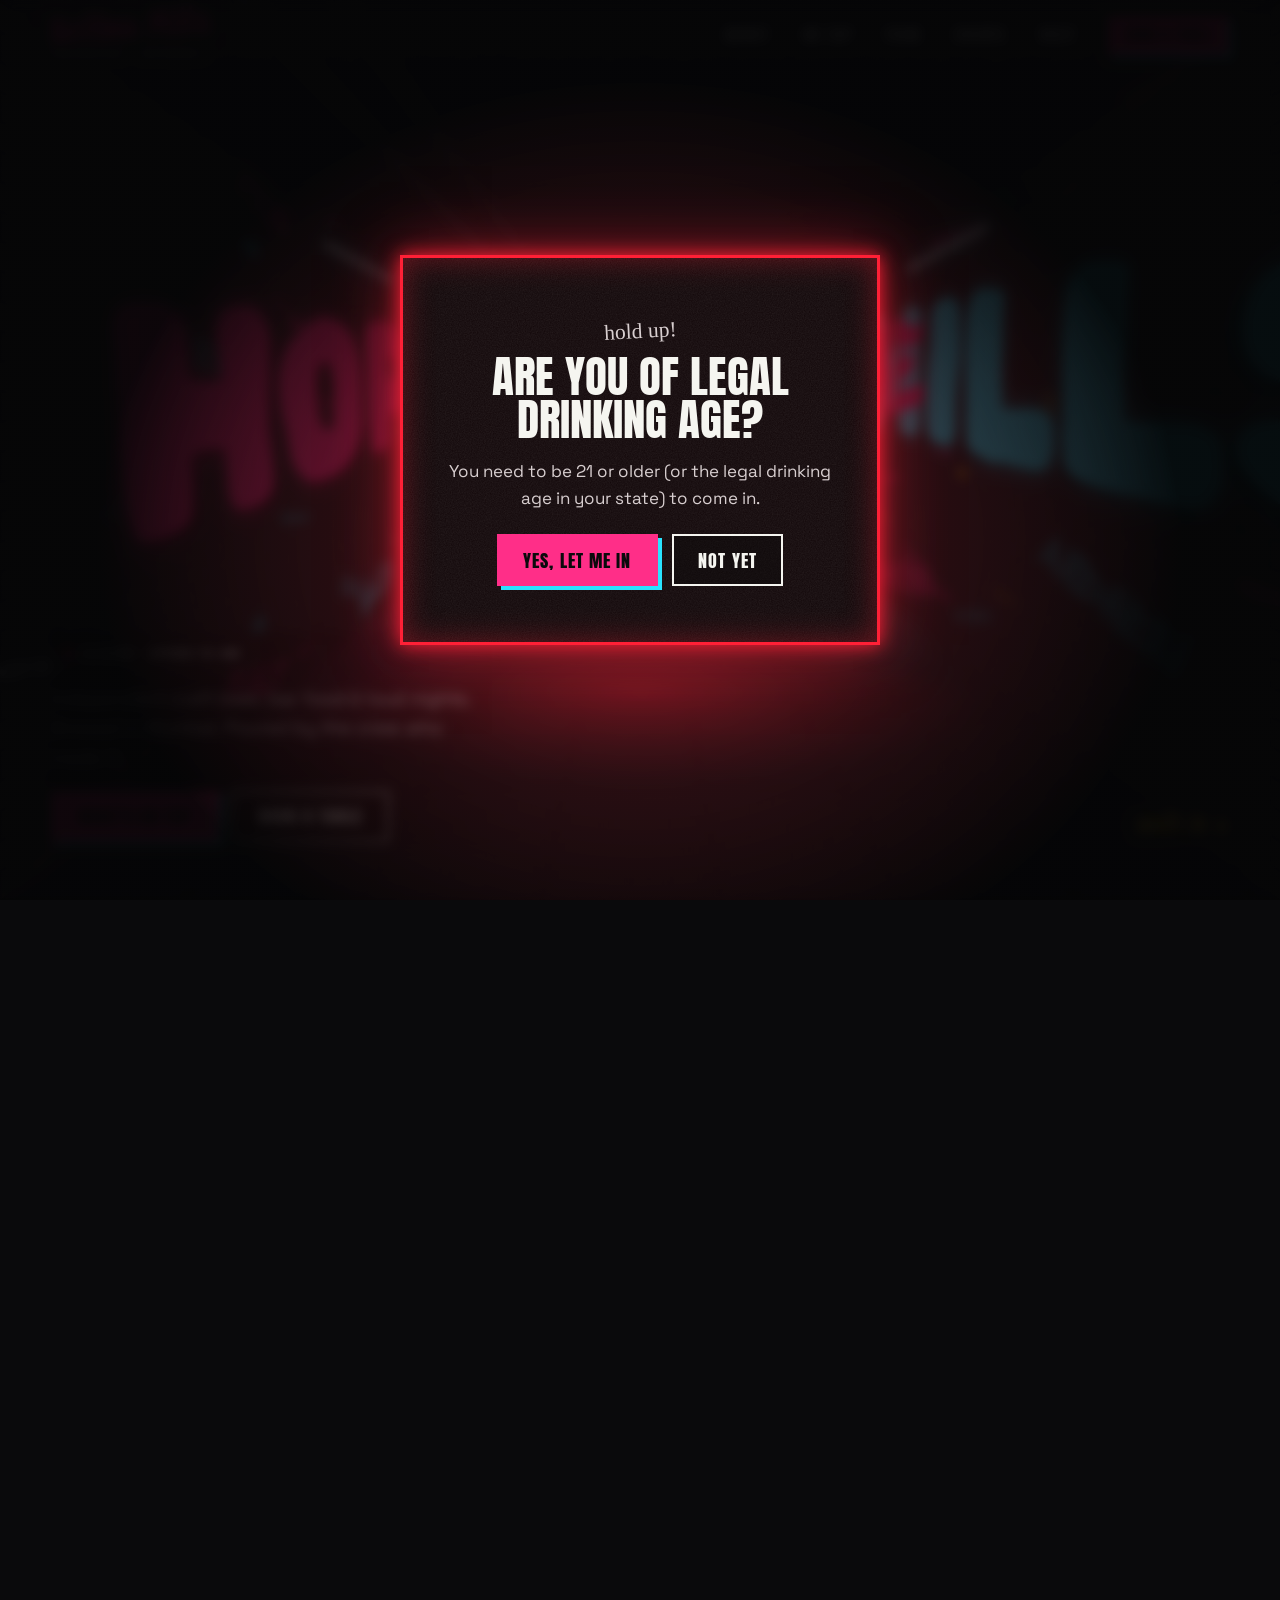
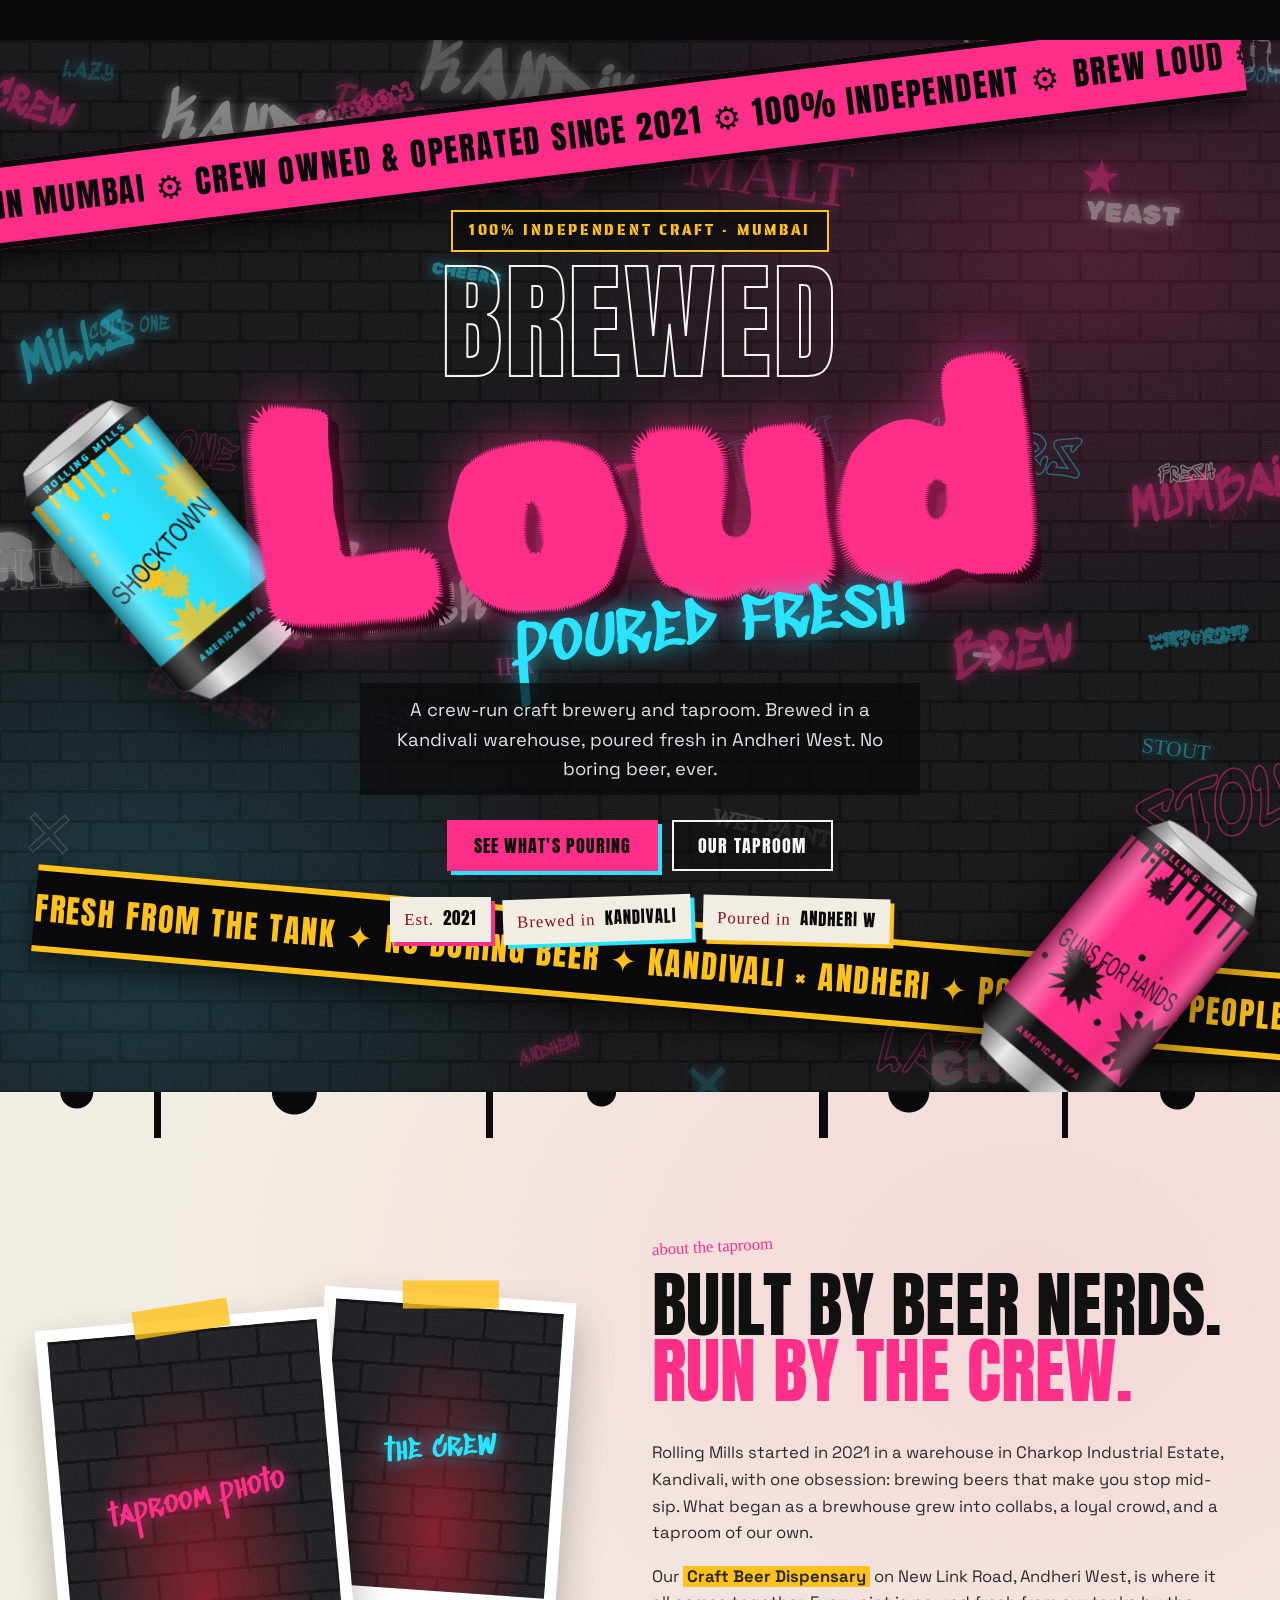
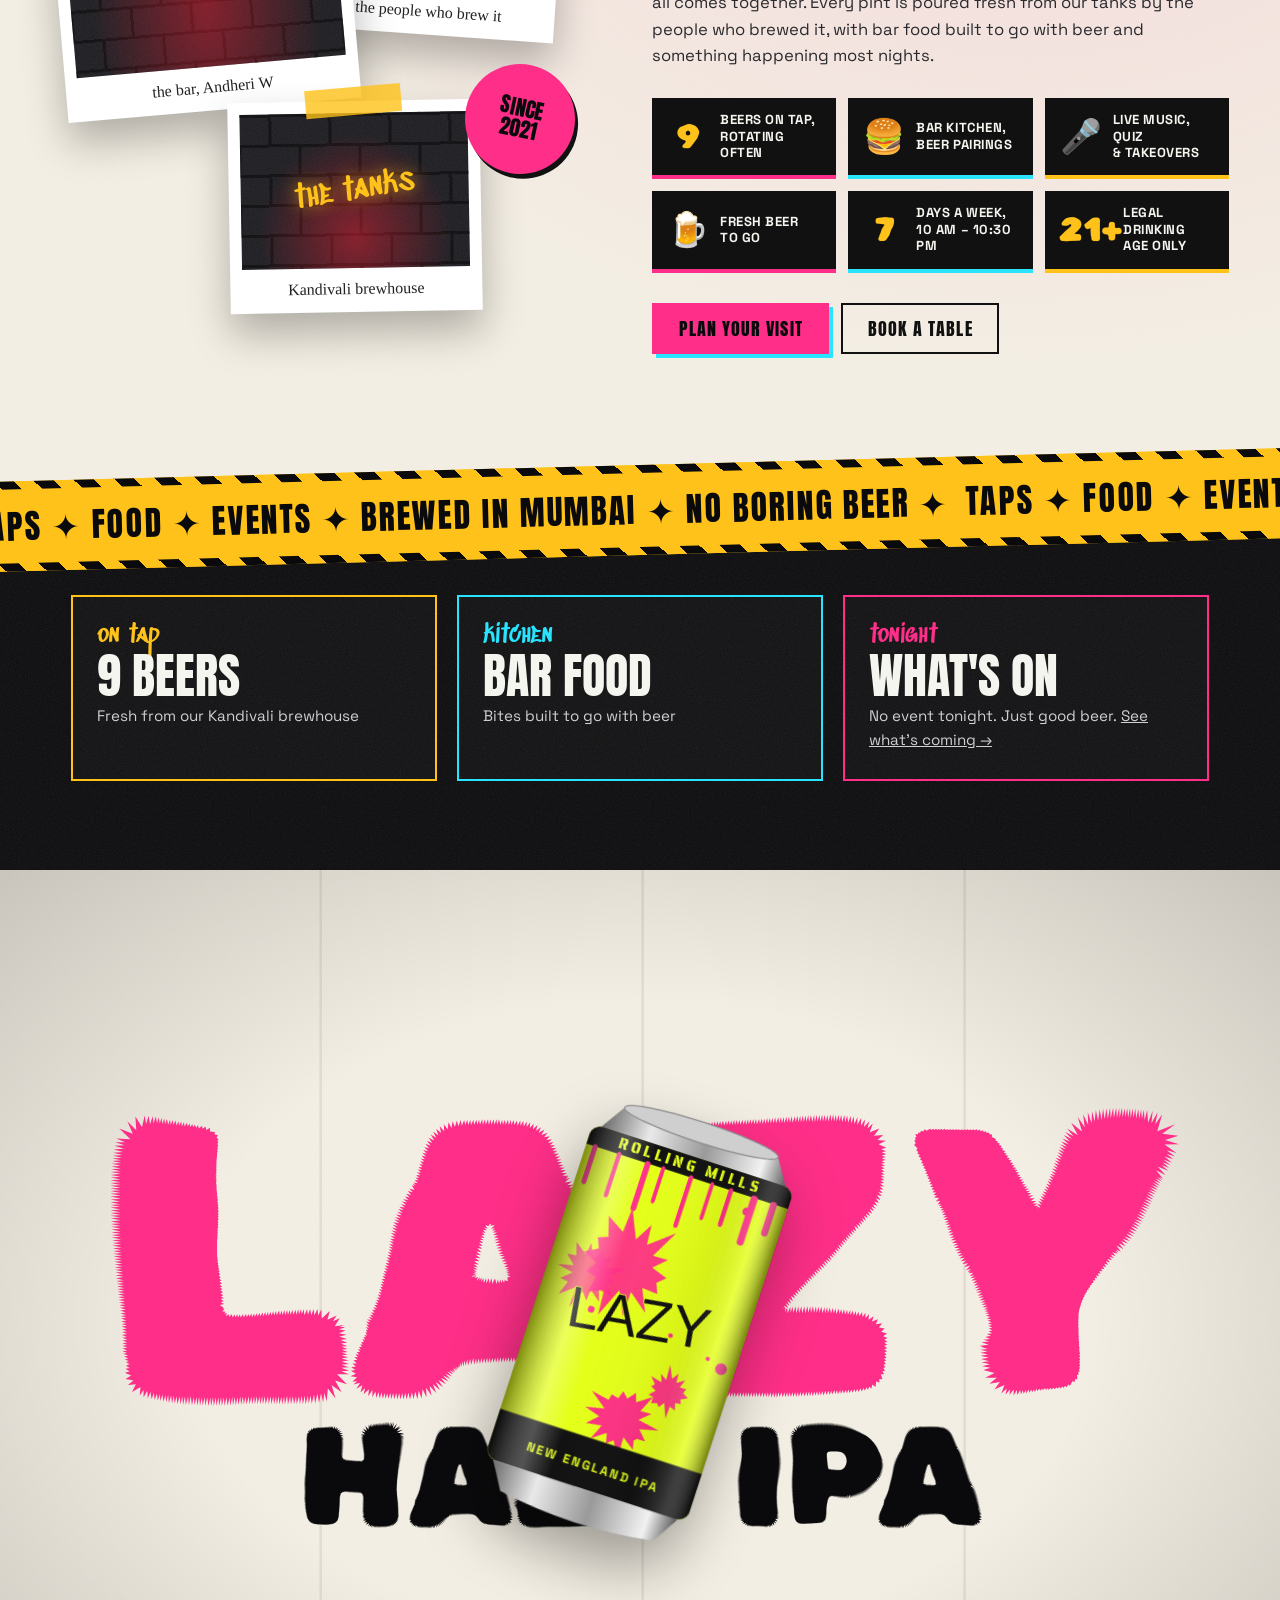
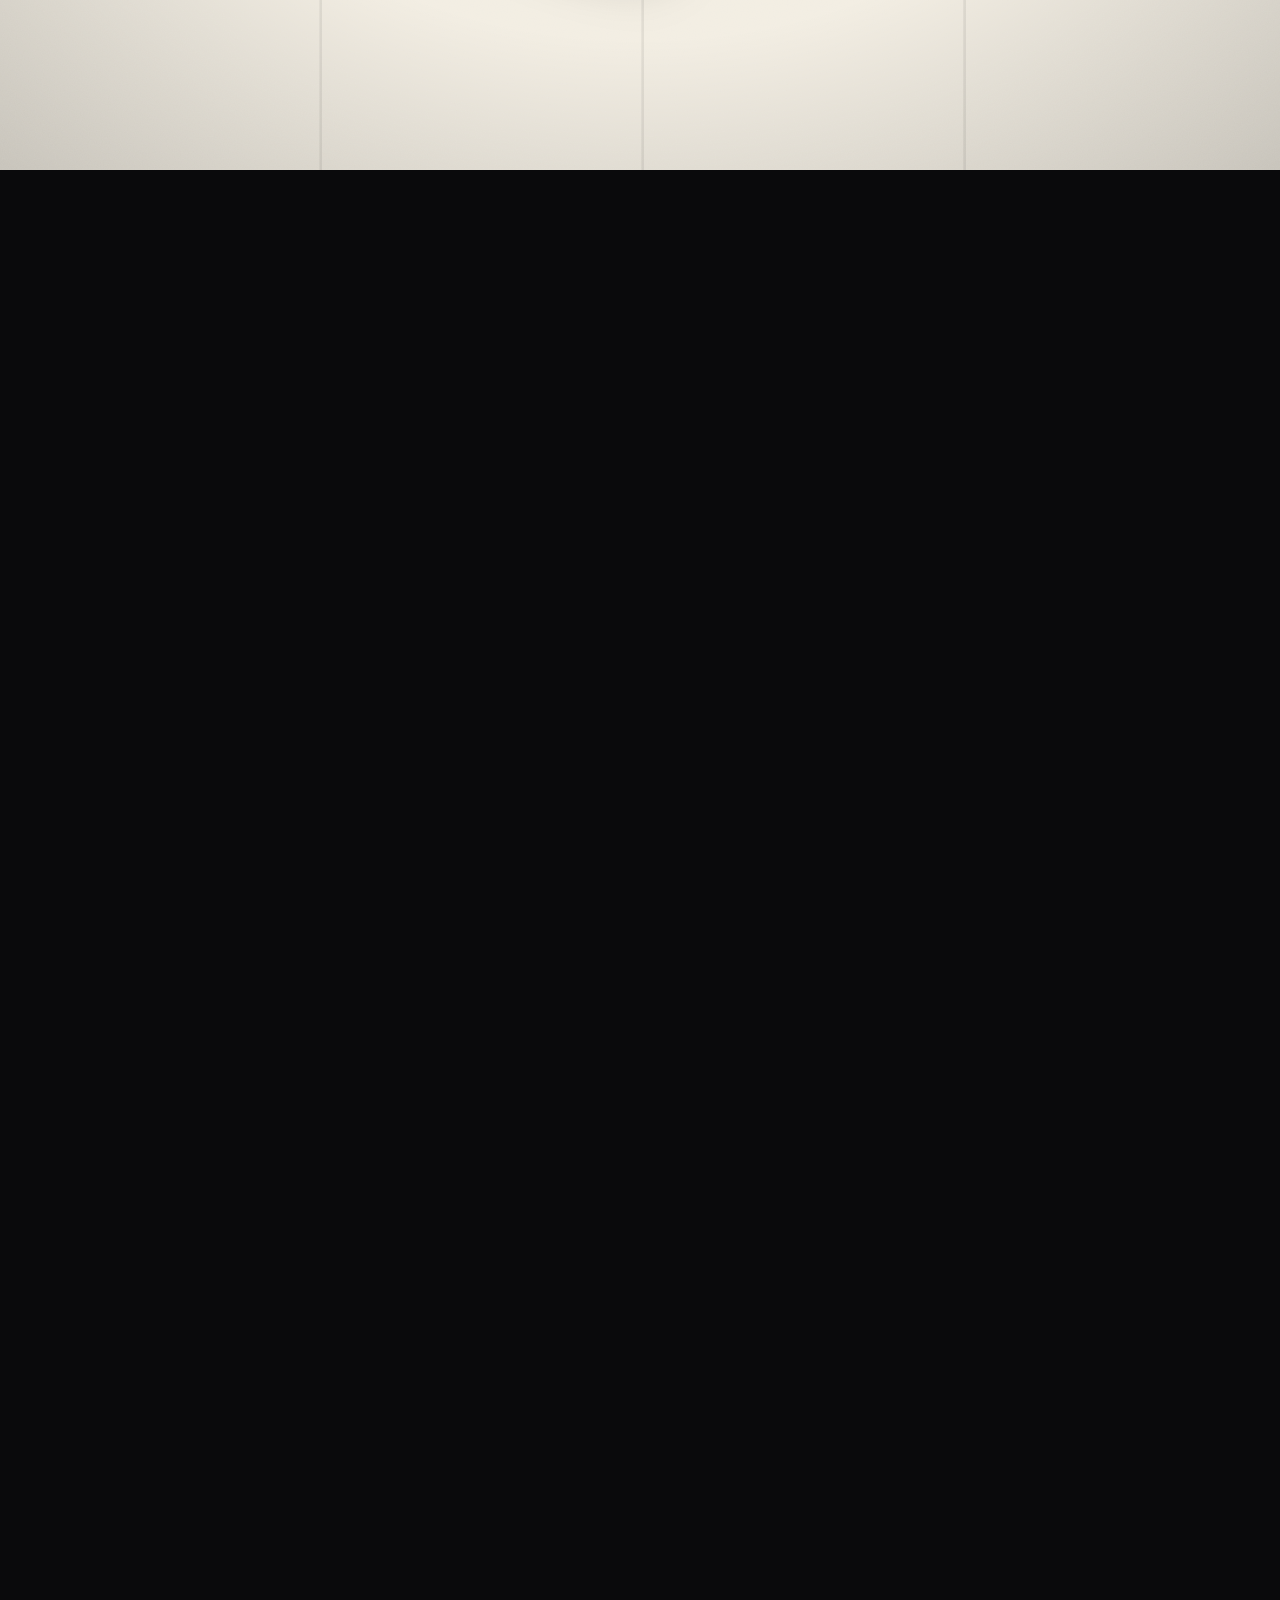
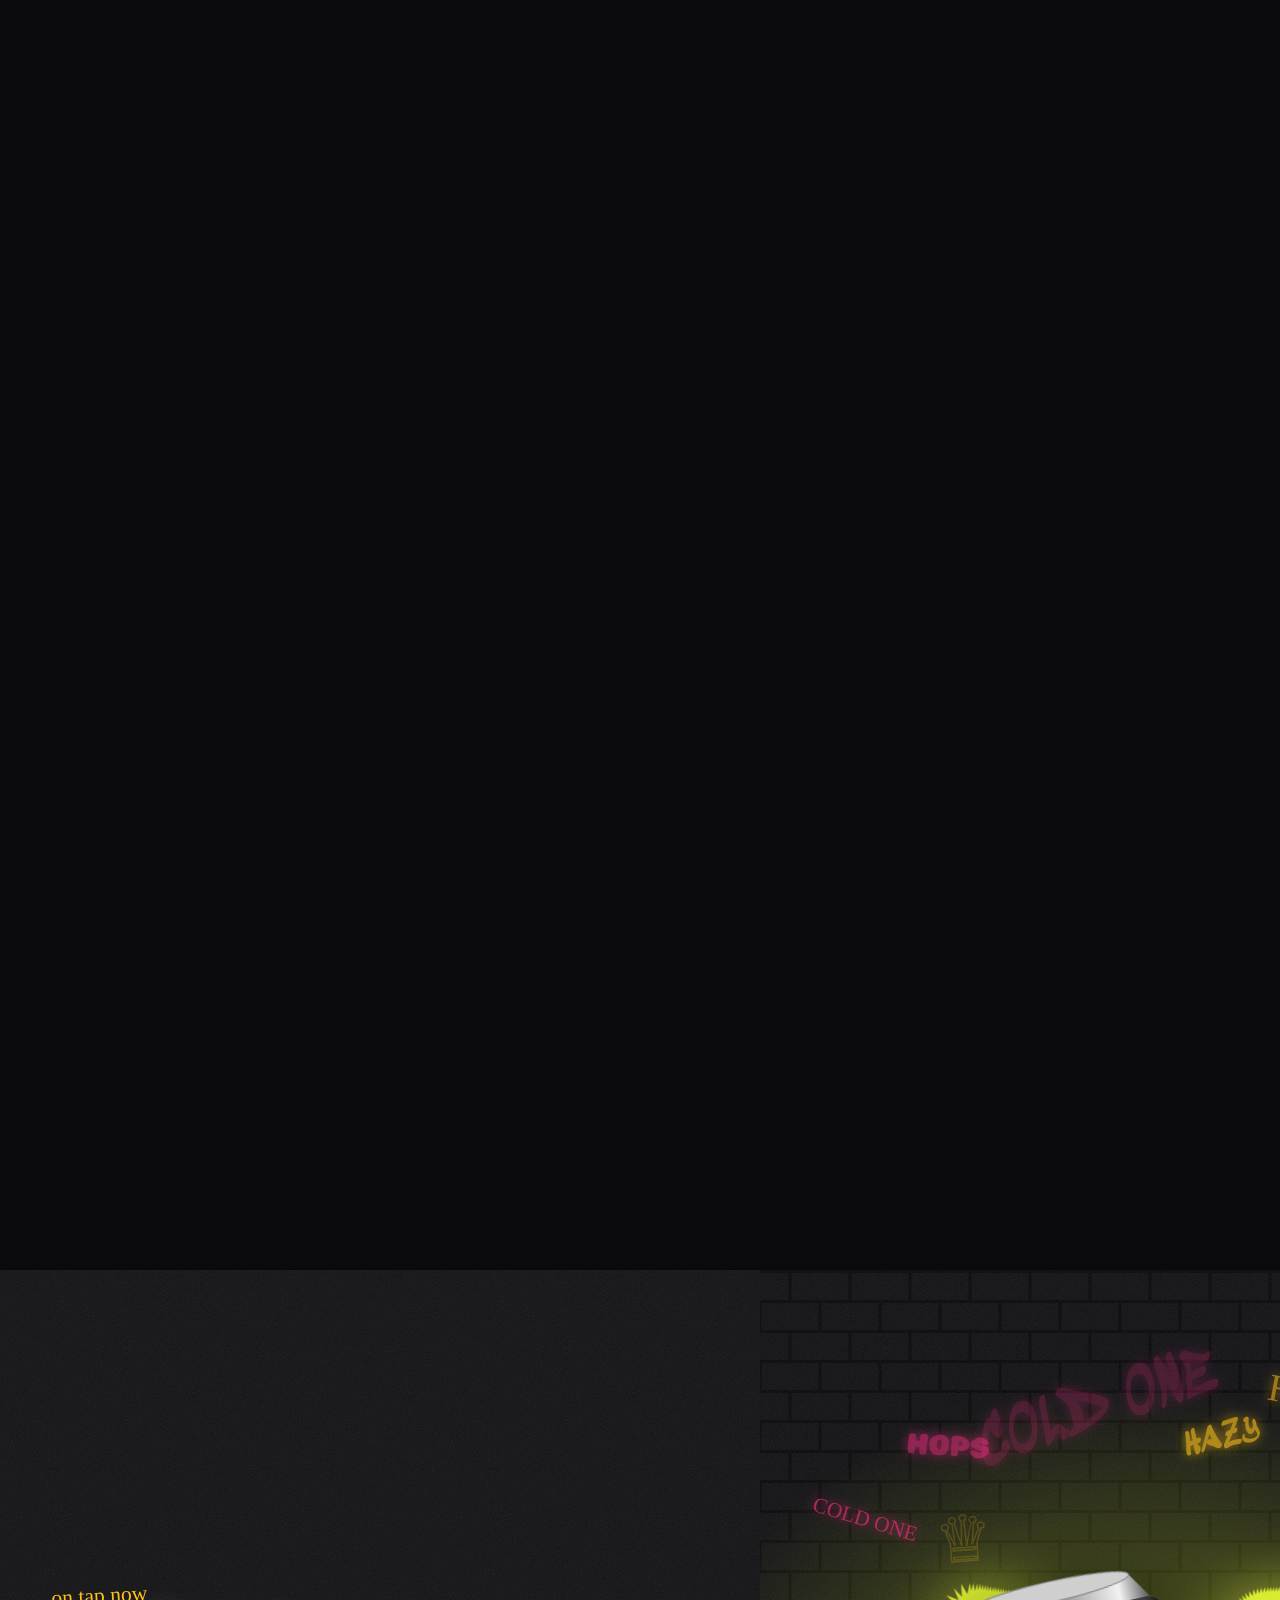
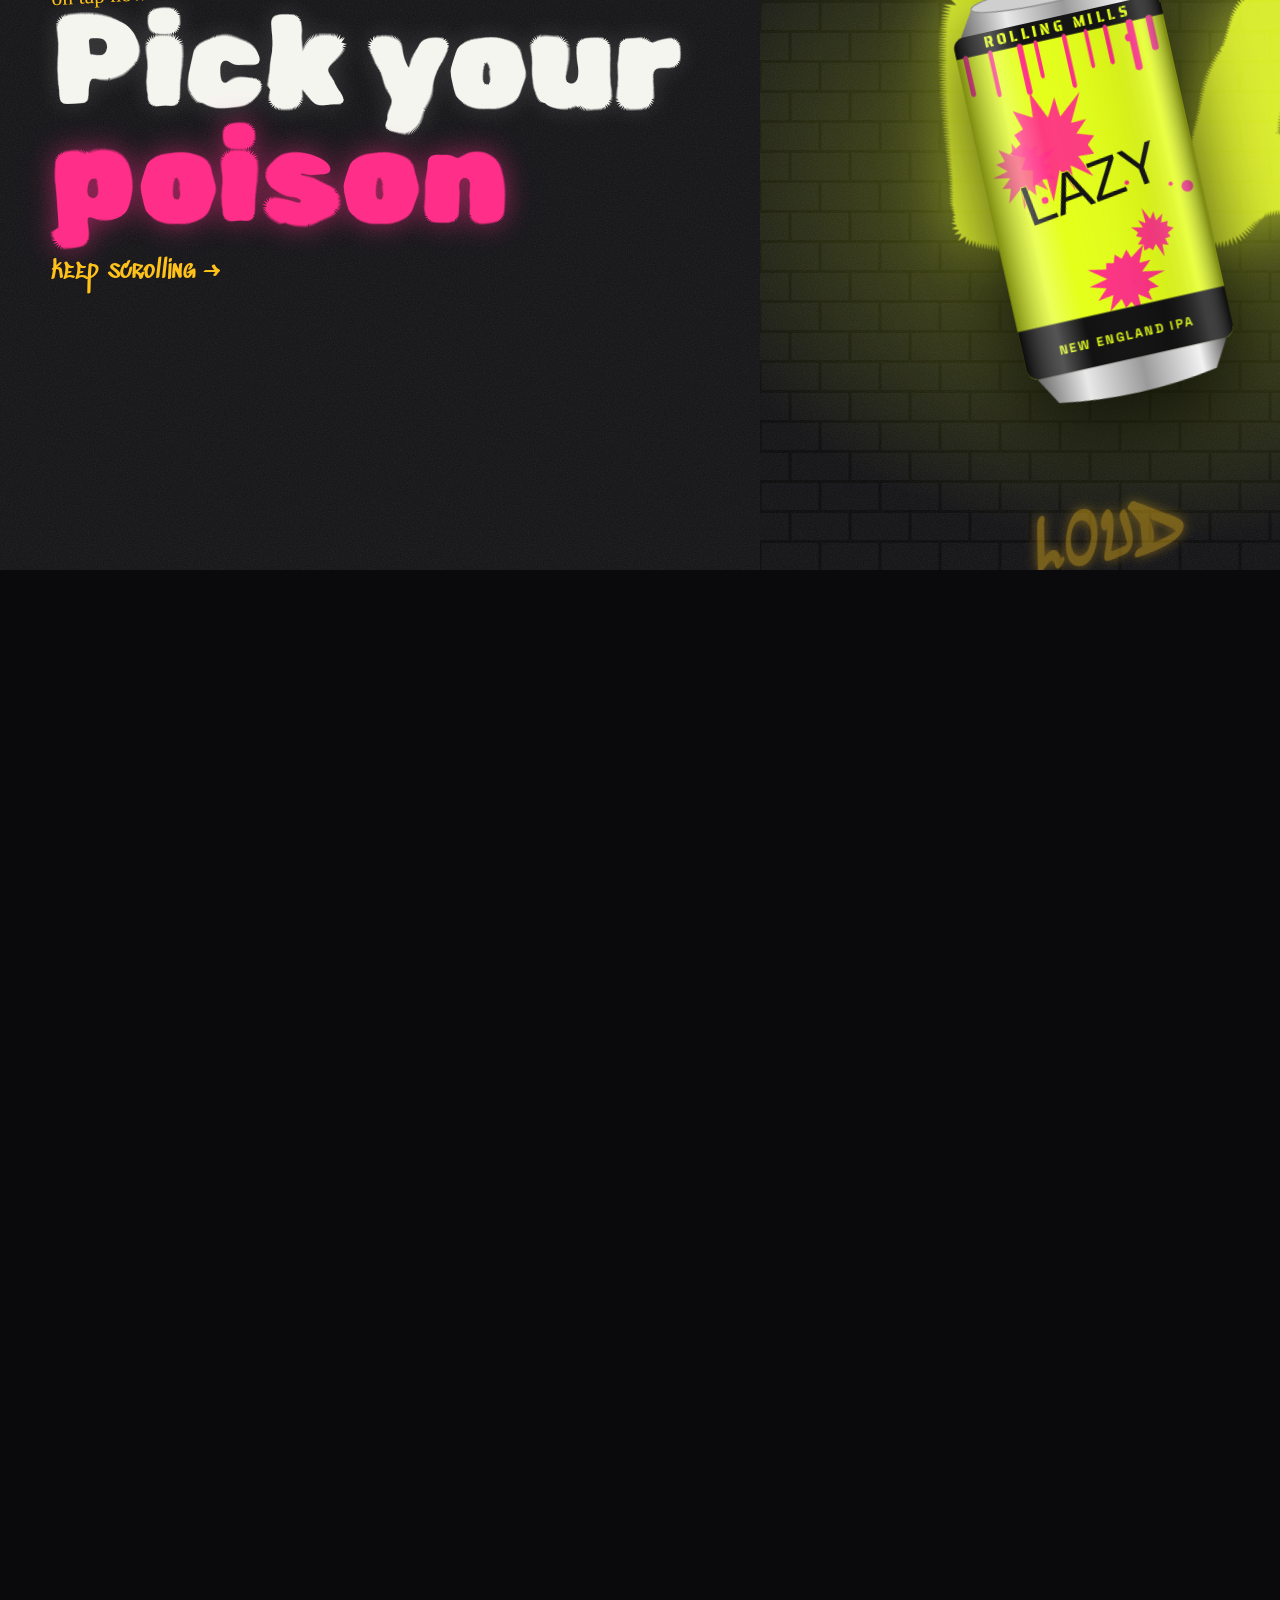
==== index.html @ 671903ab "Add brand hero and About the taproom sections after the alley Brand hero: Brewed LOUD headline spray" ====
<!doctype html>
<html lang="en">
<head>
  <meta charset="utf-8">
  <meta name="viewport" content="width=device-width, initial-scale=1">
  <title>Rolling Mills | Craft Beer Taproom, Food &amp; Events, Mumbai</title>
  <meta name="description" content="Rolling Mills is an independent Mumbai craft brewery and taproom. Fresh beer on tap, bar food, live music, quiz nights and events in Andheri West.">
  <meta name="theme-color" content="#0a0a0c">
  <link rel="preconnect" href="https://fonts.googleapis.com">
  <link rel="preconnect" href="https://fonts.gstatic.com" crossorigin>
  <link href="https://fonts.googleapis.com/css2?family=Anton&family=Permanent+Marker&family=Rubik+Spray+Paint&family=Rubik+Wet+Paint&family=Saira+Stencil+One&family=Sedgwick+Ave+Display&family=Space+Grotesk:wght@400;500;700&display=swap" rel="stylesheet">
  <link rel="stylesheet" href="css/styles.css">
</head>
<body class="is-locked">
  <a href="#taps" class="skip-link">Skip to the beer</a>

  <!-- ================= AGE GATE ================= -->
  <div class="age-gate" id="age-gate" role="dialog" aria-modal="true" aria-labelledby="age-title">
    <div class="age-door">
      <p class="marker">hold up!</p>
      <h2 id="age-title">Are you of legal drinking age?</h2>
      <p>You need to be 21 or older (or the legal drinking age in your state) to come in.</p>
      <div class="age-actions">
        <button class="btn btn-spray" data-age="yes" type="button">Yes, let me in</button>
        <button class="btn btn-ghost" data-age="no" type="button">Not yet</button>
      </div>
      <p class="age-no" hidden>Come back when you're older. We'll keep the tanks cold.</p>
    </div>
  </div>

  <!-- ================= HEADER ================= -->
  <header class="site-header">
    <a href="#top" class="logo" aria-label="Rolling Mills home">
      <span class="logo-tag">Rolling Mills</span>
      <span class="logo-sub">taproom · mumbai</span>
    </a>
    <nav class="site-nav" id="site-nav" aria-label="Main">
      <a href="#about">About</a>
      <a href="#taps">On Tap</a>
      <a href="#food">Food</a>
      <a href="#events">Events</a>
      <a href="#visit">Visit</a>
      <a href="#book" class="btn btn-spray btn-small">Book a table</a>
    </nav>
    <button class="nav-toggle" aria-label="Open menu" aria-expanded="false" aria-controls="site-nav" type="button"><span></span><span></span></button>
  </header>

  <main id="top">

    <!-- ================= HERO: walk down the graffiti alley ================= -->
    <section class="alley" id="hero" aria-label="Welcome">
      <div class="alley-view">
        <div class="alley-room">
          <!-- left wall -->
          <div class="a-plane a-left">
            <div class="wall-tags" data-tags="pink,cyan,white" data-count="60" id="wl"></div>
            <span class="piece piece-l1">HOPS</span>
            <span class="piece piece-l2">RM</span>
            <span class="piece piece-l3">DRINK LOCAL</span>
            <i class="tube tube-1"></i><i class="tube tube-2"></i>
          </div>
          <!-- right wall -->
          <div class="a-plane a-right">
            <div class="wall-tags" data-tags="pink,cyan,gold" data-count="60" id="wr"></div>
            <span class="piece piece-r1">MILLS</span>
            <span class="piece piece-r2">COLD ONE</span>
            <span class="piece piece-r3">★ RM CREW ★</span>
            <i class="tube tube-1"></i><i class="tube tube-2"></i>
          </div>
          <div class="a-plane a-floor"></div>
          <div class="a-plane a-ceiling"><i class="pipe pipe-1"></i><i class="pipe pipe-2"></i></div>
          <!-- hanging red lamps -->
          <div class="a-lamp" style="--z:-450px"></div>
          <div class="a-lamp" style="--z:-1050px"></div>
          <div class="a-lamp" style="--z:-1650px"></div>
          <div class="a-lamp" style="--z:-2250px"></div>
          <!-- back wall with the neon door -->
          <div class="a-plane a-back">
            <span class="back-x back-x1">✕</span><span class="back-x back-x2">✕</span>
            <p class="back-kicker">it's dark in here</p>
            <h1 class="back-title"><span>Rolling</span> <span>Mills</span></h1>
            <div class="door">
              <div class="door-light"></div>
              <div class="door-leaf"><span>RM</span></div>
            </div>
          </div>
        </div>
      </div>
      <div class="alley-flash" aria-hidden="true"></div>

      <div class="alley-ui">
        <p class="status-chip" id="open-status">Taproom · Andheri West</p>
        <p class="alley-lead">Independent craft beer, bar food &amp; loud nights.<br>Brewed in Mumbai. Poured by the crew who made it.</p>
        <div class="alley-actions">
          <a href="#taps" class="btn btn-spray">What's on tap</a>
          <a href="#book" class="btn btn-ghost">Book a table</a>
        </div>
      </div>
      <p class="walk-hint" aria-hidden="true">walk in <span>↓</span></p>
    </section>

    <!-- ================= BRAND HERO ================= -->
    <section class="brand graffiti-wall" id="brand" aria-labelledby="brand-title">
      <div class="wall-tags" data-tags="pink,cyan,white" data-count="44" id="br-tags" aria-hidden="true"></div>

      <div class="brand-tapes" aria-hidden="true">
        <div class="btape btape-a"><div class="btape-track"><span>BREW LOUD ⚙ BORN IN MUMBAI ⚙ CREW OWNED &amp; OPERATED SINCE 2021 ⚙ 100% INDEPENDENT ⚙ </span><span>BREW LOUD ⚙ BORN IN MUMBAI ⚙ CREW OWNED &amp; OPERATED SINCE 2021 ⚙ 100% INDEPENDENT ⚙ </span></div></div>
        <div class="btape btape-b"><div class="btape-track"><span>FRESH FROM THE TANK ✦ NO BORING BEER ✦ KANDIVALI × ANDHERI ✦ POURED BY THE PEOPLE WHO MADE IT ✦ </span><span>FRESH FROM THE TANK ✦ NO BORING BEER ✦ KANDIVALI × ANDHERI ✦ POURED BY THE PEOPLE WHO MADE IT ✦ </span></div></div>
      </div>

      <div class="brand-can brand-can-l" data-can="shocktown" aria-hidden="true"></div>
      <div class="brand-can brand-can-r" data-can="guns" aria-hidden="true"></div>

      <div class="brand-inner">
        <p class="brand-chip">100% independent craft · Mumbai</p>
        <h2 class="brand-title" id="brand-title">
          <span class="bt-1">Brewed</span>
          <span class="bt-2">Loud</span>
          <span class="bt-3">poured fresh</span>
        </h2>
        <p class="brand-lead">A crew-run craft brewery and taproom. Brewed in a Kandivali warehouse, poured fresh in Andheri West. No boring beer, ever.</p>
        <div class="brand-actions">
          <a href="#taps" class="btn btn-spray">See what's pouring</a>
          <a href="#about" class="btn btn-ghost">Our taproom</a>
        </div>
        <ul class="brand-badges">
          <li><b>Est.</b> 2021</li>
          <li><b>Brewed in</b> Kandivali</li>
          <li><b>Poured in</b> Andheri W</li>
        </ul>
      </div>
    </section>

    <!-- ================= ABOUT THE TAPROOM ================= -->
    <section class="about" id="about" aria-labelledby="about-title">
      <div class="about-grid">
        <div class="about-photos" aria-label="Taproom photos">
          <!-- Swap each placeholder for a real photo: put <img src="assets/photos/....jpg" alt="..."> inside the figure -->
          <figure class="snap snap-1"><div class="snap-ph"><span>taproom photo</span></div><figcaption>the bar, Andheri W</figcaption></figure>
          <figure class="snap snap-2"><div class="snap-ph"><span>the crew</span></div><figcaption>the people who brew it</figcaption></figure>
          <figure class="snap snap-3"><div class="snap-ph"><span>the tanks</span></div><figcaption>Kandivali brewhouse</figcaption></figure>
          <span class="about-sticker" aria-hidden="true">since<br>2021</span>
        </div>

        <div class="about-copy">
          <p class="marker">about the taproom</p>
          <h2 class="about-title" id="about-title">Built by beer nerds.<br><span>Run by the crew.</span></h2>
          <p>Rolling Mills started in 2021 in a warehouse in Charkop Industrial Estate, Kandivali, with one obsession: brewing beers that make you stop mid-sip. What began as a brewhouse grew into collabs, a loyal crowd, and a taproom of our own.</p>
          <p>Our <strong>Craft Beer Dispensary</strong> on New Link Road, Andheri West, is where it all comes together. Every pint is poured fresh from our tanks by the people who brewed it, with bar food built to go with beer and something happening most nights.</p>

          <ul class="perks">
            <li><span class="perk-big" id="perk-taps">9</span><span class="perk-txt">beers on tap,<br>rotating often</span></li>
            <li><span class="perk-big">🍔</span><span class="perk-txt">bar kitchen,<br>beer pairings</span></li>
            <li><span class="perk-big">🎤</span><span class="perk-txt">live music, quiz<br>&amp; takeovers</span></li>
            <li><span class="perk-big">🍺</span><span class="perk-txt">fresh beer<br>to go</span></li>
            <li><span class="perk-big">7</span><span class="perk-txt">days a week,<br>10 AM – 10:30 PM</span></li>
            <li><span class="perk-big">21+</span><span class="perk-txt">legal drinking<br>age only</span></li>
          </ul>

          <div class="about-actions">
            <a href="#visit" class="btn btn-spray">Plan your visit</a>
            <a href="#book" class="btn btn-ghost">Book a table</a>
          </div>
        </div>
      </div>
    </section>

    <!-- ================= TONIGHT STRIP ================= -->
    <section class="tonight" aria-label="Tonight at the Mill">
      <div class="tape" aria-hidden="true">
        <div class="tape-track"><span>TAPS ✦ FOOD ✦ EVENTS ✦ BREWED IN MUMBAI ✦ NO BORING BEER ✦ </span><span>TAPS ✦ FOOD ✦ EVENTS ✦ BREWED IN MUMBAI ✦ NO BORING BEER ✦ </span></div>
      </div>
      <div class="tonight-grid">
        <a href="#taps" class="tonight-card t-taps">
          <span class="t-label">on tap</span>
          <span class="t-big"><span id="tap-count">9</span> beers</span>
          <span class="t-small">Fresh from our Kandivali brewhouse</span>
        </a>
        <a href="#food" class="tonight-card t-food">
          <span class="t-label">kitchen</span>
          <span class="t-big">Bar food</span>
          <span class="t-small">Bites built to go with beer</span>
        </a>
        <a href="#events" class="tonight-card t-events">
          <span class="t-label">tonight</span>
          <span class="t-big">What's on</span>
          <span class="t-small" id="tonight-event">Loading…</span>
        </a>
      </div>
    </section>

    <!-- ================= FEATURED BEER (pinned poster) ================= -->
    <section class="feature" id="feature" aria-label="Featured beer: Lazy, a New England IPA">
      <div class="feature-stage">
        <div class="f-title" aria-hidden="true"><span>LAZY</span><span>HAZY IPA</span></div>
        <div class="f-mouth" aria-hidden="true">MOUTHFEEL</div>
        <div class="f-can" data-can="lazy"></div>
        <div class="f-stats">
          <p class="marker">this week's pour</p>
          <h2>Lazy</h2>
          <p class="f-style">New England IPA</p>
          <dl>
            <div><dt>ABV</dt><dd>6.0%</dd></div>
            <div><dt>Hops</dt><dd>Citra · Simcoe · Azacca · El Dorado</dd></div>
          </dl>
          <p>Juicy, hazy and dangerously easy. Dry-hopped hard so you don't have to try hard.</p>
        </div>
        <div class="f-notes" aria-hidden="true">
          <div class="splat splat-a"><span>Juicy<br>mango</span></div>
          <div class="splat splat-b"><span>Pillow<br>soft</span></div>
          <div class="splat splat-c"><span>Tropical<br>haze</span></div>
          <div class="splat splat-d"><span>Low<br>bitter</span></div>
        </div>
      </div>
    </section>

    <!-- ================= ON TAP ================= -->
    <section class="taps" id="taps">
      <!-- sideways beer wall -->
      <div class="beers" id="beers">
        <div class="beers-track" id="beers-track">
          <div class="beers-intro">
            <p class="marker">on tap now</p>
            <h2 class="spray-title">Pick your <em>poison</em></h2>
            <p class="beers-hint">keep scrolling →</p>
          </div>
        </div>
      </div>

      <!-- quick-scan tap list -->
      <div class="tapboard graffiti-wall">
        <div class="wall-tags" data-tags="pink,cyan" data-count="30" id="tb-tags" aria-hidden="true"></div>
        <div class="section-head">
          <p class="marker">the full board</p>
          <h2 class="spray-title">Tap list</h2>
          <p class="section-sub">Everything pouring right now. Ask the bar for tasters, they're free.</p>
        </div>
        <div class="chips" role="group" aria-label="Filter beers by type" data-filter="tap-list">
          <button class="chip is-on" data-value="all" type="button" aria-pressed="true">All</button>
          <button class="chip" data-value="IPA" type="button" aria-pressed="false">IPA</button>
          <button class="chip" data-value="Lager" type="button" aria-pressed="false">Lager</button>
          <button class="chip" data-value="Wheat" type="button" aria-pressed="false">Wheat</button>
          <button class="chip" data-value="Dark" type="button" aria-pressed="false">Dark</button>
        </div>
        <ul class="tap-list" id="tap-list"></ul>
      </div>
    </section>

    <!-- ================= FOOD ================= -->
    <section class="food collage" id="food">
      <div class="collage-bg" aria-hidden="true">
        <span>EAT</span><span>DRINK</span><span>REPEAT</span><span>HOT</span><span>FRESH</span><span>SPICY</span><span>CRUNCH</span><span>DIP IT</span><span>MORE</span><span>FRIES</span><span>BITE</span><span>NOW</span>
      </div>
      <div class="section-head">
        <p class="marker">from the kitchen</p>
        <h2 class="spray-title">Bar <em>food</em></h2>
        <p class="section-sub">Built to go with beer. Every dish comes with a pint we think it goes with.</p>
      </div>
      <div class="food-controls">
        <div class="chips" role="group" aria-label="Filter menu by category" data-filter="food-grid" data-attr="cat">
          <button class="chip is-on" data-value="all" type="button" aria-pressed="true">Everything</button>
          <button class="chip" data-value="Bar Bites" type="button" aria-pressed="false">Bar Bites</button>
          <button class="chip" data-value="Big Plates" type="button" aria-pressed="false">Big Plates</button>
          <button class="chip" data-value="Sweet" type="button" aria-pressed="false">Sweet</button>
        </div>
        <label class="veg-toggle"><input type="checkbox" id="veg-only"><span class="switch"></span>Veg only</label>
      </div>
      <div class="food-grid" id="food-grid"></div>
      <div class="food-cta">
        <a class="btn btn-spray" href="https://airmenus.in/rollingmills/order" target="_blank" rel="noopener">Order online</a>
        <p>Full menu and prices at the bar.</p>
      </div>
    </section>

    <!-- ================= EVENTS ================= -->
    <section class="events neon-door" id="events">
      <div class="wall-tags" data-tags="gold,white" data-count="40" id="ev-tags" aria-hidden="true"></div>
      <div class="section-head">
        <p class="marker">what's on</p>
        <h2 class="spray-title">Events</h2>
        <p class="section-sub">Live music, quiz nights, tap takeovers and the occasional bad idea. RSVP on WhatsApp so we save you a spot.</p>
      </div>
      <div class="chips" role="group" aria-label="Filter events by type" data-filter="event-wall">
        <button class="chip is-on" data-value="all" type="button" aria-pressed="true">All</button>
        <button class="chip" data-value="Music" type="button" aria-pressed="false">Music</button>
        <button class="chip" data-value="Quiz" type="button" aria-pressed="false">Quiz</button>
        <button class="chip" data-value="Comedy" type="button" aria-pressed="false">Comedy</button>
        <button class="chip" data-value="Tap Takeover" type="button" aria-pressed="false">Tap Takeover</button>
        <button class="chip" data-value="Art" type="button" aria-pressed="false">Art</button>
        <button class="chip" data-value="Party" type="button" aria-pressed="false">Party</button>
      </div>
      <div class="event-wall" id="event-wall"></div>

      <aside class="private">
        <div>
          <p class="marker">your party, our warehouse</p>
          <h3>Host your event at the Mill</h3>
          <p>Birthdays, team nights, launches. Kegs, food and the whole room if you want it.</p>
        </div>
        <a class="btn btn-spray" id="private-cta" href="#book">Plan a party</a>
      </aside>
    </section>

    <!-- ================= THE MILL (warehouse) ================= -->
    <section class="mill concrete" id="mill">
      <div class="mill-lamps" aria-hidden="true"><i></i><i></i><i></i></div>
      <div class="mill-inner">
        <p class="marker">why "rolling mills"?</p>
        <h2 class="mill-title stencil">
          <span class="line">A rolling mill</span>
          <span class="line">reshapes steel.</span>
          <span class="line accent">We're here to</span>
          <span class="line accent">reshape beer.</span>
        </h2>
        <div class="mill-cols">
          <p>Rolling Mills is an independent craft brewery in Mumbai, chasing <strong>expressive and provocative</strong> beers. A rolling mill changes the shape of metal. We want to change what India thinks craft beer can be.</p>
          <p>Every drop is brewed in our warehouse in Charkop Industrial Estate, Kandivali, then poured fresh at our taproom in Andheri West. We've even brewed a Mexican lager, <strong>Los Pablos</strong>, with our friends at Simba.</p>
        </div>
        <ul class="mill-facts">
          <li><span class="fact-num">2021</span><span>Fired up the brewhouse</span></li>
          <li><span class="fact-num">100%</span><span>Independent</span></li>
          <li><span class="fact-num">10+</span><span>Styles on rotation</span></li>
        </ul>
      </div>
      <div class="stickers" aria-hidden="true">
        <span class="sticker s1">NO BORING BEER</span>
        <span class="sticker s2">MADE IN MUMBAI</span>
        <span class="sticker s3">HOPS &gt; HYPE</span>
      </div>
    </section>

    <!-- ================= VISIT + BOOK ================= -->
    <section class="visit graffiti-wall" id="visit">
      <div class="wall-tags" data-tags="pink,cyan,white" data-count="30" id="vi-tags" aria-hidden="true"></div>
      <div class="section-head">
        <p class="marker">come thirsty</p>
        <h2 class="spray-title">Find <em>us</em></h2>
      </div>
      <div class="visit-grid">
        <div class="visit-cards">
          <article class="location">
            <span class="loc-num">01 · taproom</span>
            <h3>Craft Beer Dispensary</h3>
            <p>Shop No. 20, Meera Co-Op, New Link Road, Oshiwara, Andheri West, Mumbai 400053</p>
            <p class="hours">Open 7 days · <span class="hours-text">10 AM – 10:30 PM</span></p>
            <div class="loc-actions">
              <a class="btn btn-small btn-spray" href="https://maps.google.com/?q=Rolling+Mills+Craft+Beer+Dispensary+Andheri+West" target="_blank" rel="noopener">Directions</a>
              <a class="btn btn-small btn-ghost" href="tel:+917400407711">Call</a>
            </div>
          </article>
          <article class="location">
            <span class="loc-num">02 · brewery</span>
            <h3>The Brewhouse</h3>
            <p>146-BCD, Govt. Industrial Estate, Charkop Road, Kandivali West, Mumbai 400067</p>
            <p class="hours">Tours on event days only</p>
            <div class="loc-actions">
              <a class="btn btn-small btn-ghost" href="https://maps.google.com/?q=Rolling+Mills+Brewery+Kandivali" target="_blank" rel="noopener">Directions</a>
            </div>
          </article>
        </div>

        <form class="book-form" id="book" aria-labelledby="book-title">
          <p class="marker">save me a stool</p>
          <h3 id="book-title">Book a table</h3>
          <p class="form-note">We'll confirm on WhatsApp. No app, no deposit.</p>
          <div class="field">
            <label for="b-name">Name</label>
            <input id="b-name" name="name" required autocomplete="name">
          </div>
          <div class="field-row">
            <div class="field">
              <label for="b-date">Date</label>
              <input id="b-date" name="date" type="date" required>
            </div>
            <div class="field">
              <label for="b-time">Time</label>
              <select id="b-time" name="time" required></select>
            </div>
          </div>
          <div class="field-row">
            <div class="field">
              <label for="b-guests">Guests</label>
              <div class="stepper">
                <button type="button" data-step="-1" aria-label="Fewer guests">−</button>
                <input id="b-guests" name="guests" type="number" min="1" max="40" value="2" inputmode="numeric">
                <button type="button" data-step="1" aria-label="More guests">+</button>
              </div>
            </div>
            <div class="field">
              <label for="b-occasion">Occasion</label>
              <select id="b-occasion" name="occasion">
                <option value="">Just drinks</option>
                <option>Birthday</option>
                <option>Date night</option>
                <option>Team outing</option>
                <option>Private party</option>
                <option>Event night</option>
              </select>
            </div>
          </div>
          <button class="btn btn-spray btn-full" type="submit">Book on WhatsApp</button>
          <p class="form-status" id="book-status" role="status"></p>
        </form>
      </div>
    </section>

    <!-- ================= SPRAY WALL + INSTAGRAM ================= -->
    <section class="tagwall" id="tag" aria-label="Leave your tag">
      <div class="tagwall-head">
        <p class="marker">your turn</p>
        <h2 class="spray-title">Leave your <em>tag</em></h2>
        <p class="section-sub">Grab a can and spray the wall. Drag with your mouse or finger.</p>
      </div>
      <div class="tagwall-board">
        <canvas id="spray-canvas" aria-label="Spray paint canvas"></canvas>
        <div class="spray-tools" role="group" aria-label="Spray colours">
          <button class="can-btn is-on" style="--c:#ff2e88" data-color="#ff2e88" aria-label="Pink" type="button"></button>
          <button class="can-btn" style="--c:#29e3ff" data-color="#29e3ff" aria-label="Cyan" type="button"></button>
          <button class="can-btn" style="--c:#ffc21a" data-color="#ffc21a" aria-label="Gold" type="button"></button>
          <button class="can-btn" style="--c:#f5f5f0" data-color="#f5f5f0" aria-label="White" type="button"></button>
          <button class="tool-btn" id="spray-clear" type="button">Buff it</button>
          <button class="tool-btn" id="spray-save" type="button">Save ↓</button>
        </div>
      </div>
      <a href="https://www.instagram.com/rollingmillsbrewery" target="_blank" rel="noopener" class="ig-link">
        <span class="marker">post it & tag us</span>
        <span class="ig-handle">@rollingmillsbrewery</span>
      </a>
    </section>
  </main>

  <footer class="site-footer">
    <div class="footer-inner">
      <p class="footer-logo">Rolling Mills</p>
      <div class="footer-cols">
        <div>
          <h4>Taproom</h4>
          <p>Shop No. 20, Meera Co-Op, New Link Rd, Oshiwara, Andheri West, Mumbai 400053</p>
          <p>Open daily · 10 AM – 10:30 PM</p>
        </div>
        <div>
          <h4>Explore</h4>
          <a href="#taps">On tap</a><a href="#food">Food</a><a href="#events">Events</a><a href="#book">Book a table</a>
        </div>
        <div>
          <h4>Say hi</h4>
          <a href="tel:+917400407711">+91 74004 07711</a>
          <a href="https://www.instagram.com/rollingmillsbrewery" target="_blank" rel="noopener">Instagram</a>
          <a href="https://airmenus.in/rollingmills/order" target="_blank" rel="noopener">Order online</a>
        </div>
      </div>
      <p class="small">Please drink responsibly. Sale and consumption of alcohol is only for persons of legal drinking age. Don't drink and drive.</p>
      <p class="small">© <span id="year"></span> Rolling Mills Brewery LLP</p>
    </div>
  </footer>

  <!-- mobile quick-action bar -->
  <nav class="action-bar" aria-label="Quick actions">
    <a href="#taps"><span>🍺</span>Taps</a>
    <a href="#food"><span>🍔</span>Food</a>
    <a href="#events"><span>🎤</span>Events</a>
    <a href="#book" class="ab-book"><span>📅</span>Book</a>
  </nav>

  <script src="js/vendor/gsap.min.js"></script>
  <script src="js/vendor/ScrollTrigger.min.js"></script>
  <script src="js/data.js"></script>
  <script src="js/render.js"></script>
  <script src="js/main.js"></script>
  <script src="js/scroll.js"></script>
</body>
</html>
---- css/styles.css ----
/* =========================================================
   ROLLING MILLS TAPROOM: 80% graffiti / 20% warehouse
   ========================================================= */
:root {
  --black: #0a0a0c;
  --wall: #121215;
  --wall-2: #1b1b20;
  --concrete: #3a3a3f;
  --paper: #f2ede2;
  --white: #f5f5f0;
  --grey: #9a9aa2;

  --pink: #ff2e88;
  --cyan: #29e3ff;
  --gold: #ffc21a;
  --red: #ff2036;
  --lime: #e4ff1a;

  --f-spray: "Rubik Spray Paint", "Anton", Impact, sans-serif;
  --f-tag: "Sedgwick Ave Display", "Permanent Marker", cursive;
  --f-marker: "Permanent Marker", "Comic Sans MS", cursive;
  --f-drip: "Rubik Wet Paint", "Anton", Impact, sans-serif;
  --f-huge: "Anton", Impact, "Arial Narrow", sans-serif;
  --f-stencil: "Saira Stencil One", Impact, sans-serif;
  --f-body: "Space Grotesk", system-ui, sans-serif;

  --gutter: clamp(16px, 4vw, 56px);
  --max: 1240px;

  --noise: url("data:image/svg+xml,%3Csvg xmlns='http://www.w3.org/2000/svg' width='220' height='220'%3E%3Cfilter id='n'%3E%3CfeTurbulence type='fractalNoise' baseFrequency='.85' numOctaves='3' stitchTiles='stitch'/%3E%3CfeColorMatrix values='0 0 0 0 1 0 0 0 0 1 0 0 0 0 1 0 0 0 .08 0'/%3E%3C/filter%3E%3Crect width='100%25' height='100%25' filter='url(%23n)'/%3E%3C/svg%3E");
  --bricks: url("data:image/svg+xml,%3Csvg xmlns='http://www.w3.org/2000/svg' width='120' height='60'%3E%3Cg fill='none' stroke='%23000' stroke-opacity='.55' stroke-width='3'%3E%3Cpath d='M0 1.5h120M0 31.5h120M30 0v30M90 0v30M0 30v30M60 30v30M120 30v30'/%3E%3C/g%3E%3C/svg%3E");
  --halftone: radial-gradient(circle, rgba(0,0,0,.28) 1.2px, transparent 1.6px) 0 0 / 7px 7px;
}

*, *::before, *::after { box-sizing: border-box; }
html { -webkit-text-size-adjust: 100%; scroll-padding-top: 70px; }
body {
  margin: 0;
  font-family: var(--f-body);
  font-size: 17px;
  line-height: 1.6;
  color: var(--white);
  background: var(--black);
}
body.is-locked { overflow: hidden; }
main { overflow-x: clip; }
a { color: inherit; }
h1, h2, h3, h4 { margin: 0; font-weight: 400; line-height: .95; }
p { margin: 0 0 1em; }
img, svg { display: block; max-width: 100%; }
button { font: inherit; }
.is-hidden { display: none !important; }

.skip-link { position: absolute; left: -999px; top: 8px; z-index: 300; background: var(--gold); color: var(--black); padding: 8px 14px; }
.skip-link:focus { left: 8px; }
:focus-visible { outline: 3px dashed var(--cyan); outline-offset: 4px; }

/* ---------- surfaces ---------- */
.graffiti-wall {
  position: relative;
  background-color: var(--wall);
  background-image:
    radial-gradient(ellipse 60% 50% at 85% 20%, rgba(255,46,136,.22), transparent 70%),
    radial-gradient(ellipse 50% 50% at 10% 85%, rgba(41,227,255,.16), transparent 70%),
    var(--noise), var(--bricks);
}
.wall-tags, .panel-tags { position: absolute; inset: 0; overflow: hidden; pointer-events: none; z-index: 0; }
.wall-tags span, .panel-tags span { position: absolute; white-space: nowrap; line-height: 1; text-shadow: 0 0 12px currentColor; }
.wall-tags span[style*="transparent"], .panel-tags span[style*="transparent"] { text-shadow: none; }

/* ---------- type ---------- */
.marker {
  display: inline-block;
  font-family: var(--f-marker);
  font-size: clamp(1.05rem, 1.8vw, 1.35rem);
  color: var(--gold);
  transform: rotate(-3deg);
  margin-bottom: .3em;
}
.spray-title {
  font-family: var(--f-spray);
  font-size: clamp(3rem, 10vw, 8.5rem);
  line-height: .9;
  color: var(--white);
  text-shadow: 0 0 24px rgba(255,255,255,.15);
}
.spray-title em { font-style: normal; color: var(--pink); text-shadow: 0 0 28px rgba(255,46,136,.55); }
.stencil { font-family: var(--f-stencil); text-transform: uppercase; }
.section-head { position: relative; z-index: 2; max-width: var(--max); margin: 0 auto 32px; }
.section-sub { max-width: 560px; color: #cfcfd4; margin-top: .8em; }

/* ---------- buttons ---------- */
.btn {
  display: inline-block;
  font-family: var(--f-huge);
  font-size: 1.1rem;
  letter-spacing: .06em;
  text-transform: uppercase;
  text-decoration: none;
  line-height: 1.1;
  padding: .8em 1.4em;
  border: 2px solid transparent;
  cursor: pointer;
  transition: transform .15s, box-shadow .15s, background .15s, color .15s;
}
.btn-spray { background: var(--pink); color: var(--black); box-shadow: 4px 4px 0 var(--cyan); }
.btn-spray:hover { transform: translate(-2px,-2px); box-shadow: 7px 7px 0 var(--cyan); }
.btn-ghost { background: rgba(10,10,12,.4); color: var(--white); border-color: var(--white); }
.btn-ghost:hover { background: var(--white); color: var(--black); }
.btn-small { font-size: .95rem; padding: .6em 1em; }
.btn-full { width: 100%; }

/* ---------- filter chips ---------- */
.chips { position: relative; z-index: 2; display: flex; flex-wrap: wrap; gap: 10px; max-width: var(--max); margin: 0 auto 28px; }
.chip {
  font-family: var(--f-huge); letter-spacing: .06em; text-transform: uppercase; font-size: .95rem;
  padding: .5em 1.1em; border-radius: 999px; cursor: pointer;
  background: rgba(10,10,12,.55); color: var(--white); border: 2px solid rgba(245,245,240,.5);
  transition: background .15s, color .15s, border-color .15s;
}
.chip:hover { border-color: var(--white); }
.chip.is-on { background: var(--gold); color: var(--black); border-color: var(--gold); }

/* =========================================================
   AGE GATE (a red neon door)
   ========================================================= */
.age-gate {
  position: fixed; inset: 0; z-index: 200;
  display: grid; place-items: center; padding: 16px;
  background: radial-gradient(ellipse at 50% 60%, rgba(255,32,54,.25), rgba(5,5,6,.96) 60%);
  backdrop-filter: blur(6px);
}
.age-gate.hidden { display: none; }
.age-door {
  max-width: 480px; width: 100%; text-align: center;
  padding: clamp(32px, 6vw, 56px) clamp(22px, 5vw, 44px);
  background: #120709 var(--noise);
  border: 3px solid var(--red);
  box-shadow: 0 0 18px var(--red), 0 0 60px rgba(255,32,54,.5), inset 0 0 30px rgba(255,32,54,.35);
}
.age-door h2 { font-family: var(--f-huge); font-size: clamp(2rem, 6vw, 2.8rem); text-transform: uppercase; margin-bottom: .4em; }
.age-door p { color: #d8cfd0; }
.age-actions { display: flex; gap: 14px; justify-content: center; flex-wrap: wrap; margin-top: 22px; }
.age-no { margin-top: 18px; font-family: var(--f-marker); color: var(--gold) !important; }

/* =========================================================
   HEADER
   ========================================================= */
.site-header {
  position: fixed; inset: 0 0 auto; z-index: 100;
  display: flex; align-items: center; justify-content: space-between;
  padding: 12px var(--gutter);
  transition: background .3s, padding .3s;
}
.site-header.scrolled { background: rgba(10,10,12,.85); backdrop-filter: blur(10px); padding-top: 6px; padding-bottom: 6px; }
.logo { text-decoration: none; display: flex; flex-direction: column; line-height: 1; }
.logo-tag { font-family: var(--f-tag); font-size: clamp(1.6rem, 3vw, 2.1rem); color: var(--pink); text-shadow: 0 0 14px rgba(255,46,136,.6); transform: rotate(-4deg); }
.logo-sub { font-family: var(--f-stencil); font-size: .7rem; letter-spacing: .25em; color: var(--grey); text-transform: uppercase; margin-top: 2px; }
.site-nav { display: flex; gap: clamp(14px, 2.6vw, 32px); align-items: center; }
.site-nav a:not(.btn) { font-family: var(--f-huge); letter-spacing: .08em; text-transform: uppercase; text-decoration: none; position: relative; }
.site-nav a:not(.btn)::after {
  content: ""; position: absolute; left: -4px; right: -4px; bottom: 1px; height: 8px;
  background: var(--pink); z-index: -1; transform: scaleX(0); transform-origin: left; transition: transform .25s;
}
.site-nav a:not(.btn):hover::after { transform: scaleX(1); }
.nav-toggle { display: none; background: none; border: 0; padding: 10px; cursor: pointer; }
.nav-toggle span { display: block; width: 28px; height: 3px; background: var(--white); margin: 6px 0; transition: transform .25s; }
.nav-toggle[aria-expanded="true"] span:first-child { transform: translateY(4.5px) rotate(45deg); }
.nav-toggle[aria-expanded="true"] span:last-child { transform: translateY(-4.5px) rotate(-45deg); }

/* =========================================================
   HERO: 3D graffiti alley
   ========================================================= */
.alley { position: relative; height: 100vh; height: 100svh; overflow: hidden; background: #050506; }
.alley-view { position: absolute; inset: 0; perspective: 600px; perspective-origin: 50% 46%; overflow: hidden; }
.alley-room {
  --w: 100vw; --h: 100vh; --d: 2800px;
  position: absolute; left: 50%; top: 50%; width: 0; height: 0;
  transform-style: preserve-3d;
}
.a-plane { position: absolute; left: 0; top: 0; overflow: hidden; }

.a-left, .a-right {
  width: var(--d); height: var(--h);
  margin: calc(var(--h) / -2) 0 0 calc(var(--d) / -2);
  background-color: #17171b;
  background-image: var(--noise), var(--bricks);
}
.a-left  { transform: translateX(calc(var(--w) / -2)) translateZ(calc(var(--d) / -2)) rotateY(90deg); }
.a-right { transform: translateX(calc(var(--w) /  2)) translateZ(calc(var(--d) / -2)) rotateY(-90deg); }
/* fade into darkness toward the far end */
.a-left::after, .a-right::after { content: ""; position: absolute; inset: 0; pointer-events: none; z-index: 3; }
.a-left::after  { background: linear-gradient(90deg, rgba(0,0,0,.15), rgba(0,0,0,.35) 40%, rgba(0,0,0,.85)); }
.a-right::after { background: linear-gradient(270deg, rgba(0,0,0,.15), rgba(0,0,0,.35) 40%, rgba(0,0,0,.85)); }

.a-floor, .a-ceiling { width: var(--w); height: var(--d); margin: calc(var(--d) / -2) 0 0 calc(var(--w) / -2); }
.a-floor {
  transform: translateY(calc(var(--h) / 2)) translateZ(calc(var(--d) / -2)) rotateX(90deg);
  background-color: #0d0d10;
  background-image:
    radial-gradient(ellipse 45% 260px at 50% 2350px, rgba(255,32,54,.45), transparent),
    radial-gradient(ellipse 45% 260px at 50% 1750px, rgba(255,32,54,.4), transparent),
    radial-gradient(ellipse 45% 260px at 50% 1150px, rgba(255,32,54,.35), transparent),
    radial-gradient(ellipse 45% 260px at 50% 550px, rgba(255,32,54,.3), transparent),
    radial-gradient(ellipse 18% 700px at 12% 70%, rgba(255,46,136,.22), transparent),
    radial-gradient(ellipse 18% 700px at 88% 60%, rgba(41,227,255,.18), transparent),
    linear-gradient(180deg, #000 0%, transparent 35%),
    var(--noise),
    repeating-linear-gradient(0deg, rgba(0,0,0,.6) 0 3px, transparent 3px 180px),
    repeating-linear-gradient(90deg, rgba(0,0,0,.6) 0 3px, transparent 3px 180px);
}
.a-ceiling {
  transform: translateY(calc(var(--h) / -2)) translateZ(calc(var(--d) / -2)) rotateX(-90deg);
  background: linear-gradient(0deg, #000 0%, #121216 60%, #18181c 100%);
}
.pipe { position: absolute; top: 0; bottom: 0; width: 26px; background: linear-gradient(90deg, #0a0a0a, #3a3a40 40%, #111); }
.pipe-1 { left: 18%; } .pipe-2 { left: 26%; width: 14px; }

.a-back {
  width: var(--w); height: var(--h);
  margin: calc(var(--h) / -2) 0 0 calc(var(--w) / -2);
  transform: translateZ(calc(var(--d) * -1));
  background-color: #141012;
  background-image:
    radial-gradient(ellipse 30% 45% at 50% 78%, rgba(255,32,54,.55), transparent 70%),
    var(--noise), var(--bricks);
  display: flex; flex-direction: column; align-items: center; justify-content: flex-end;
}
.back-kicker { position: relative; z-index: 2; font-family: var(--f-huge); text-transform: uppercase; letter-spacing: .1em; font-size: calc(var(--w) * .06); line-height: 1; color: transparent; -webkit-text-stroke: 3px var(--gold); margin: 0 0 calc(var(--w) * .03); }
.back-title {
  position: relative; z-index: 2;
  font-family: var(--f-tag); font-size: calc(var(--w) * .17); line-height: .85;
  color: var(--white); text-shadow: 0 0 30px rgba(255,255,255,.45), 8px 8px 0 var(--pink);
  transform: rotate(-5deg); margin: 0 0 .05em; white-space: nowrap;
}
.back-title span:last-child { color: var(--pink); text-shadow: 0 0 40px rgba(255,46,136,.9), 8px 8px 0 #000; }
.back-x { position: absolute; z-index: 2; bottom: 18%; font-size: calc(var(--w) * .12); color: var(--gold); opacity: .55; font-family: var(--f-marker); line-height: 1; }
.back-x1 { left: 12%; transform: rotate(-12deg); } .back-x2 { right: 12%; color: var(--white); transform: rotate(8deg); }
.door {
  position: relative; z-index: 1;
  width: 24%; height: 46%;
  border: calc(var(--w) * .008) solid #2a0508;
  box-shadow: 0 0 0 3px var(--red), 0 0 30px var(--red), 0 0 90px rgba(255,32,54,.8), inset 0 0 40px rgba(255,32,54,.6);
  perspective: 900px;
  margin-bottom: 0;
}
.door-light { position: absolute; inset: 0; background: radial-gradient(ellipse at 50% 60%, #fff 0%, #ff8a95 25%, var(--red) 55%, #3a0006 100%); }
.door-leaf {
  position: absolute; inset: 0; transform-origin: left center;
  background: linear-gradient(90deg, #0c0c0e, #19191d 50%, #0c0c0e), var(--noise);
  display: grid; place-items: center;
  box-shadow: inset 0 0 0 3px #000;
}
.door-leaf span { font-family: var(--f-tag); font-size: calc(var(--w) * .07); color: var(--gold); text-shadow: 0 0 20px rgba(255,194,26,.7); transform: rotate(-10deg); }

/* graffiti pieces on the side walls (wall coordinates: 0% = near you on the left wall, far on the right wall) */
.piece { position: absolute; z-index: 2; white-space: nowrap; line-height: .85; }
.piece-l1 { left: 4%;  top: 20%; font-family: var(--f-spray); font-size: calc(var(--h) * .5); color: var(--pink); text-shadow: 0 0 40px rgba(255,46,136,.7), 10px 10px 0 #000; transform: rotate(-6deg); }
.piece-l2 { left: 36%; top: 12%; font-family: var(--f-tag); font-size: calc(var(--h) * .6); color: transparent; -webkit-text-stroke: 6px var(--cyan); filter: drop-shadow(0 0 16px var(--cyan)); }
.piece-l3 { left: 58%; top: 34%; font-family: var(--f-tag); font-size: calc(var(--h) * .28); color: var(--white); text-shadow: 0 0 20px rgba(255,255,255,.4); transform: rotate(-4deg); }
.piece-r1 { left: 60%; top: 18%; font-family: var(--f-spray); font-size: calc(var(--h) * .48); color: var(--cyan); text-shadow: 0 0 40px rgba(41,227,255,.7), -10px 10px 0 #000; transform: rotate(4deg); }
.piece-r2 { left: 28%; top: 26%; font-family: var(--f-tag); font-size: calc(var(--h) * .34); color: var(--pink); text-shadow: 0 0 24px rgba(255,46,136,.7); transform: rotate(-5deg); }
.piece-r3 { left: 4%;  top: 40%; font-family: var(--f-marker); font-size: calc(var(--h) * .16); color: var(--gold); transform: rotate(3deg); }
.tube { position: absolute; z-index: 2; top: 7%; height: 10px; width: 340px; background: #eaffff; border-radius: 6px; box-shadow: 0 0 12px #bff8ff, 0 0 40px rgba(41,227,255,.8), 0 0 120px rgba(41,227,255,.5); }
.tube-1 { left: 22%; } .tube-2 { left: 70%; }

/* red pendant lamps hanging along the alley */
.a-lamp {
  position: absolute; left: 0; top: 0;
  width: 240px; height: 54px; margin-left: -120px;
  transform: translateY(calc(var(--h) / -2 + var(--h) * .16)) translateZ(var(--z));
  background: linear-gradient(180deg, #050505, #1a1a1d 70%, #050505);
  clip-path: polygon(16% 0, 84% 0, 100% 78%, 100% 100%, 0 100%, 0 78%);
}
.a-lamp::before {
  content: ""; position: absolute; left: 0; right: 0; bottom: 0; height: 14px;
  background: var(--red); box-shadow: 0 0 20px var(--red);
  border-radius: 50%;
}
.a-lamp::after {
  content: ""; position: absolute; left: 50%; top: -400px; width: 3px; height: 400px; margin-left: -1px; background: #000;
}

.alley::after { content: ""; position: absolute; inset: 0; z-index: 7; pointer-events: none; background: var(--black); opacity: var(--fade, 0); }
.alley-flash { position: absolute; inset: 0; z-index: 5; pointer-events: none; opacity: 0; background: radial-gradient(ellipse at center, #ffd0d4 0%, var(--red) 35%, #300006 80%); }

.alley-ui {
  position: absolute; z-index: 6; left: var(--gutter); bottom: clamp(24px, 6vh, 64px);
  max-width: 460px;
  background: linear-gradient(90deg, rgba(5,5,6,.75), rgba(5,5,6,0));
  padding: 4px 24px 4px 0;
}
.status-chip {
  display: inline-flex; align-items: center; gap: 8px;
  font-weight: 700; font-size: .82rem; letter-spacing: .08em; text-transform: uppercase;
  padding: 6px 12px; border: 1px solid rgba(245,245,240,.35); border-radius: 999px; background: rgba(10,10,12,.6);
}
.status-chip::before { content: ""; width: 9px; height: 9px; border-radius: 50%; background: var(--grey); }
.status-chip.open::before { background: #34ff8a; box-shadow: 0 0 10px #34ff8a; }
.status-chip.closed::before { background: var(--red); }
.alley-lead { font-size: clamp(1rem, 1.6vw, 1.15rem); color: #e2e2e6; }
.alley-actions { display: flex; gap: 12px; flex-wrap: wrap; }
.walk-hint {
  position: absolute; z-index: 6; right: var(--gutter); bottom: clamp(24px, 6vh, 64px); margin: 0;
  font-family: var(--f-tag); font-size: 1.6rem; color: var(--gold); text-shadow: 0 0 14px rgba(255,194,26,.6);
}
.walk-hint span { display: inline-block; animation: bob 1.4s ease-in-out infinite; }
@keyframes bob { 50% { transform: translateY(8px); } }

/* =========================================================
   BRAND HERO (after the alley)
   ========================================================= */
.brand {
  position: relative; min-height: 100vh; min-height: 100svh; overflow: hidden;
  display: grid; place-items: center;
  padding: 170px var(--gutter) 150px;
}
.brand .wall-tags { opacity: .75; }
.brand-tapes { position: absolute; inset: 0; z-index: 1; pointer-events: none; }
.btape {
  position: absolute; left: -10%; width: 120%; padding: 12px 0; overflow: hidden;
  border-top: 6px solid; border-bottom: 6px solid;
  box-shadow: 0 14px 30px rgba(0,0,0,.55);
}
.btape-a { top: 6%; background: var(--pink); color: var(--black); border-color: var(--black); transform: rotate(-7deg); }
.btape-b { top: auto; bottom: 7%; background: var(--black); color: var(--gold); border-color: var(--gold); transform: rotate(5deg); }
.btape-track { display: flex; width: max-content; animation: marquee 30s linear infinite; }
.btape-b .btape-track { animation-direction: reverse; animation-duration: 34s; }
.btape span { font-family: var(--f-huge); font-size: clamp(1.2rem, 2.6vw, 2rem); letter-spacing: .06em; white-space: nowrap; padding-right: .4em; }

.brand-can { position: absolute; z-index: 2; width: clamp(110px, 13vw, 190px); filter: drop-shadow(0 30px 40px rgba(0,0,0,.7)); }
.brand-can-l { left: 6%; top: 20%; transform: rotate(-18deg); }
.brand-can-r { right: 6%; bottom: 12%; transform: rotate(16deg); }

.brand-inner {
  position: relative; z-index: 3; text-align: center; max-width: 900px;
  display: flex; flex-direction: column; align-items: center;
}
.brand-chip {
  font-family: var(--f-stencil); text-transform: uppercase; letter-spacing: .2em; font-size: .85rem;
  padding: 8px 16px; border: 2px solid var(--gold); color: var(--gold); background: rgba(10,10,12,.7);
  margin-bottom: 18px;
}
.brand-title { display: flex; flex-direction: column; align-items: center; line-height: .82; margin-bottom: 22px; }
.bt-1 { font-family: var(--f-huge); text-transform: uppercase; font-size: clamp(3rem, 10vw, 8rem); color: transparent; -webkit-text-stroke: 2px var(--white); letter-spacing: .02em; }
.bt-2 {
  font-family: var(--f-spray); font-size: clamp(6rem, 24vw, 19rem); color: var(--pink); line-height: .78;
  text-shadow: 0 0 50px rgba(255,46,136,.6), 10px 10px 0 #000;
  transform: rotate(-4deg);
}
.bt-3 { font-family: var(--f-tag); font-size: clamp(2.2rem, 6vw, 4.6rem); color: var(--cyan); text-shadow: 0 0 22px rgba(41,227,255,.7); transform: rotate(-6deg) translateX(18%); margin-top: -.15em; }
.brand-lead {
  max-width: 560px; font-size: clamp(1rem, 1.6vw, 1.15rem); color: #e2e2e6;
  background: rgba(10,10,12,.72); padding: 12px 18px;
}
.brand-actions { display: flex; gap: 14px; flex-wrap: wrap; justify-content: center; margin: 6px 0 26px; }
.brand-badges { list-style: none; margin: 0; padding: 0; display: flex; gap: 12px; flex-wrap: wrap; justify-content: center; }
.brand-badges li {
  font-family: var(--f-huge); text-transform: uppercase; letter-spacing: .06em; font-size: 1.05rem;
  padding: 8px 14px; background: var(--paper); color: var(--black); box-shadow: 4px 4px 0 var(--pink);
}
.brand-badges li:nth-child(2) { transform: rotate(-2deg); box-shadow: 4px 4px 0 var(--cyan); }
.brand-badges li:nth-child(3) { transform: rotate(1.5deg); box-shadow: 4px 4px 0 var(--gold); }
.brand-badges b { font-family: var(--f-marker); font-weight: 400; text-transform: none; color: #8a1020; margin-right: 4px; }

/* =========================================================
   ABOUT THE TAPROOM
   ========================================================= */
.about {
  position: relative; overflow: hidden;
  padding: clamp(90px, 11vw, 150px) var(--gutter);
  background-color: var(--paper);
  background-image: var(--noise), radial-gradient(ellipse at 80% 20%, rgba(255,46,136,.12), transparent 60%);
  color: #111;
}
/* torn top edge + spray drips coming off the dark section above */
.about::before {
  content: ""; position: absolute; left: 0; right: 0; top: 0; height: 60px;
  background:
    radial-gradient(circle at 6% 0, var(--black) 16px, transparent 17px),
    radial-gradient(circle at 23% 0, var(--black) 22px, transparent 23px),
    radial-gradient(circle at 47% 0, var(--black) 14px, transparent 15px),
    radial-gradient(circle at 71% 0, var(--black) 20px, transparent 21px),
    radial-gradient(circle at 92% 0, var(--black) 17px, transparent 18px),
    linear-gradient(90deg, transparent 12%, var(--black) 12% 12.6%, transparent 12.6% 38%, var(--black) 38% 38.5%, transparent 38.5% 64%, var(--black) 64% 64.7%, transparent 64.7% 83%, var(--black) 83% 83.4%, transparent 83.4%) 0 0 / 100% 46px no-repeat;
}
.about-grid { max-width: var(--max); margin: 0 auto; display: grid; grid-template-columns: 1fr 1.1fr; gap: clamp(36px, 6vw, 80px); align-items: center; }

.about-photos { position: relative; height: clamp(420px, 48vw, 600px); }
.snap {
  position: absolute; margin: 0; background: #fff; padding: 12px 12px 44px;
  box-shadow: 0 20px 40px rgba(0,0,0,.28);
}
.snap::before { content: ""; position: absolute; top: -14px; left: 50%; width: 96px; height: 28px; margin-left: -48px; background: rgba(255,194,26,.8); transform: rotate(-4deg); z-index: 2; }
.snap img, .snap-ph { display: block; width: 100%; aspect-ratio: 4 / 5; object-fit: cover; }
.snap-ph {
  display: grid; place-items: center;
  background: #1b1b20 var(--bricks);
  background-image: radial-gradient(ellipse at 50% 80%, rgba(255,32,54,.45), transparent 60%), var(--noise), var(--bricks);
}
.snap-ph span { font-family: var(--f-tag); font-size: clamp(1.4rem, 2.6vw, 2rem); color: var(--pink); text-shadow: 0 0 16px rgba(255,46,136,.7); transform: rotate(-8deg); text-align: center; padding: 0 10px; }
.snap figcaption { position: absolute; left: 0; right: 0; bottom: 10px; text-align: center; font-family: var(--f-marker); font-size: 1rem; color: #222; }
.snap-1 { width: 56%; left: 0; top: 4%; transform: rotate(-5deg); z-index: 2; }
.snap-2 { width: 48%; right: 2%; top: 0; transform: rotate(4deg); z-index: 1; }
.snap-2 .snap-ph span { color: var(--cyan); text-shadow: 0 0 16px rgba(41,227,255,.7); }
.snap-3 { width: 48%; left: 34%; bottom: -3%; transform: rotate(-1deg); z-index: 3; }
.snap-3 .snap-ph { aspect-ratio: 5 / 3.4; }
.snap-3 .snap-ph span { color: var(--gold); text-shadow: 0 0 16px rgba(255,194,26,.7); }
.about-sticker {
  position: absolute; z-index: 4; right: 0; bottom: 20%;
  width: 110px; height: 110px; border-radius: 50%; display: grid; place-items: center; text-align: center;
  background: var(--pink); color: var(--black); font-family: var(--f-huge); text-transform: uppercase; font-size: 1.3rem; line-height: 1;
  transform: rotate(12deg); box-shadow: 4px 4px 0 #111;
}

.about-copy .marker { color: var(--pink); }
.about-title { font-family: var(--f-huge); text-transform: uppercase; font-size: clamp(2.6rem, 5.6vw, 4.8rem); line-height: .92; margin: .1em 0 .5em; }
.about-title span { color: var(--pink); }
.about-copy > p { color: #2b2b2f; font-size: 1.04rem; }
.about-copy strong { background: var(--gold); padding: 0 4px; }
.perks { list-style: none; padding: 0; margin: 28px 0 30px; display: grid; grid-template-columns: repeat(3, 1fr); gap: 12px; }
.perks li {
  display: flex; align-items: center; gap: 10px;
  background: #111; color: var(--white); padding: 14px 14px;
  border-bottom: 4px solid var(--pink);
}
.perks li:nth-child(3n+2) { border-color: var(--cyan); }
.perks li:nth-child(3n) { border-color: var(--gold); }
.perk-big { font-family: var(--f-spray); font-size: 2.1rem; line-height: 1; min-width: 44px; text-align: center; color: var(--gold); }
.perk-txt { font-size: .82rem; line-height: 1.25; text-transform: uppercase; letter-spacing: .04em; font-weight: 700; }
.about-actions { display: flex; gap: 12px; flex-wrap: wrap; }
.about .btn-ghost { color: #111; border-color: #111; background: transparent; }
.about .btn-ghost:hover { background: #111; color: var(--paper); }

/* =========================================================
   TONIGHT STRIP
   ========================================================= */
.tonight { position: relative; background: var(--black) var(--noise); padding: 0 0 clamp(50px, 7vw, 90px); }
.tape {
  position: relative; z-index: 5;
  margin: 0 -2vw; padding: 10px 0;
  background: var(--gold); color: var(--black);
  border-top: 8px solid; border-bottom: 8px solid;
  border-image: repeating-linear-gradient(45deg, var(--black) 0 14px, var(--gold) 14px 28px) 8;
  transform: rotate(-1.5deg) translateY(-30px);
  overflow: hidden;
}
.tape-track { display: flex; width: max-content; animation: marquee 24s linear infinite; }
.tape span { font-family: var(--f-huge); font-size: clamp(1.3rem, 3vw, 2.1rem); letter-spacing: .05em; white-space: nowrap; padding-right: .5em; }
@keyframes marquee { to { transform: translateX(-50%); } }
.tonight-grid { max-width: var(--max); margin: 10px auto 0; padding: 0 var(--gutter); display: grid; grid-template-columns: repeat(3, 1fr); gap: 20px; }
.tonight-card {
  position: relative; display: flex; flex-direction: column; gap: 4px;
  padding: 26px 24px; text-decoration: none; overflow: hidden;
  border: 2px solid currentColor; background: rgba(255,255,255,.02);
  transition: transform .2s, box-shadow .2s;
}
.tonight-card:hover { transform: translateY(-4px) rotate(-.6deg); box-shadow: 0 0 0 2px currentColor, 0 0 40px -6px currentColor; }
.t-taps { color: var(--gold); } .t-food { color: var(--cyan); } .t-events { color: var(--pink); }
.t-label { font-family: var(--f-tag); font-size: 1.6rem; line-height: 1; }
.t-big { font-family: var(--f-huge); font-size: clamp(2rem, 4vw, 3rem); text-transform: uppercase; color: var(--white); line-height: 1; }
.t-small { color: #cfcfd4; font-size: .95rem; }
.t-small a { color: currentColor; }

/* =========================================================
   FEATURE: pink drippy wheat-paste poster
   ========================================================= */
.feature {
  position: relative; height: 100vh; height: 100svh; overflow: hidden;
  background-color: var(--paper);
  background-image: var(--noise), radial-gradient(ellipse at center, transparent 50%, rgba(0,0,0,.18));
  color: var(--black);
}
.feature::before {
  content: ""; position: absolute; inset: 0;
  background: repeating-linear-gradient(90deg, transparent 0 24.9%, rgba(0,0,0,.07) 25% 25.15%);
}
.feature-stage { position: relative; height: 100%; display: grid; place-items: center; }
.f-title {
  position: absolute; top: 50%; left: 50%; transform: translate(-50%, -50%);
  display: flex; flex-direction: column; align-items: center; text-align: center; white-space: nowrap;
  font-family: var(--f-spray); color: var(--pink); line-height: .82;
}
.f-title span:first-child { font-size: clamp(7rem, 30vw, 26rem); }
.f-title span:last-child { font-size: clamp(3rem, 11vw, 9rem); color: var(--black); }
.f-mouth {
  position: absolute; top: 50%; left: 0; transform: translate(100vw, -50%);
  font-family: var(--f-huge); font-size: clamp(7rem, 26vw, 24rem); color: var(--black); white-space: nowrap; line-height: .8;
}
.f-can { position: relative; z-index: 3; width: clamp(140px, 18vw, 250px); transform: rotate(18deg); filter: drop-shadow(0 30px 30px rgba(0,0,0,.35)); }
.f-stats {
  position: absolute; z-index: 4; right: var(--gutter); top: 50%; transform: translateY(-50%);
  width: min(330px, 86vw);
  background: var(--paper); border: 3px solid var(--black);
  padding: 22px 24px; box-shadow: 8px 8px 0 var(--pink);
  opacity: 0;
}
.f-stats .marker { color: var(--pink); }
.f-stats h2 { font-family: var(--f-huge); font-size: 3.4rem; text-transform: uppercase; }
.f-style { font-weight: 700; text-transform: uppercase; letter-spacing: .12em; font-size: .85rem; margin: .4em 0 1em; }
.f-stats dl { margin: 0 0 1em; display: grid; gap: 8px; }
.f-stats dl div { display: grid; grid-template-columns: 60px 1fr; border-top: 2px solid var(--black); padding-top: 6px; }
.f-stats dt { font-family: var(--f-huge); letter-spacing: .06em; }
.f-stats dd { margin: 0; font-size: .9rem; }
.f-stats p:last-child { margin: 0; font-size: .92rem; }
.f-notes { position: absolute; inset: 0; z-index: 4; pointer-events: none; }
.splat {
  position: absolute; width: clamp(110px, 13vw, 170px); aspect-ratio: 1;
  display: grid; place-items: center; text-align: center;
  font-family: var(--f-marker); font-size: clamp(.9rem, 1.4vw, 1.2rem); line-height: 1.1;
  clip-path: polygon(50% 0%, 58% 18%, 74% 4%, 72% 24%, 94% 16%, 82% 36%, 100% 44%, 82% 54%, 96% 72%, 74% 70%, 78% 94%, 60% 80%, 50% 100%, 40% 80%, 22% 96%, 26% 72%, 4% 76%, 18% 56%, 0% 46%, 18% 36%, 6% 16%, 28% 24%, 26% 2%, 42% 18%);
  transform: scale(0) rotate(-30deg);
}
.splat span { transform: rotate(-6deg); }
.splat-a { background: var(--black); color: var(--gold); left: 14%; top: 18%; }
.splat-b { background: var(--pink); color: var(--black); left: 22%; bottom: 14%; }
.splat-c { background: var(--cyan); color: var(--black); right: 18%; top: 14%; }
.splat-d { background: var(--black); color: var(--white); right: 12%; bottom: 18%; }

/* =========================================================
   ON TAP: sideways beer wall
   ========================================================= */
.beers { position: relative; overflow: hidden; background: var(--black); }
.beers-track { display: flex; width: max-content; }
.beers-intro {
  position: relative;
  flex: 0 0 min(70vw, 760px); height: 100vh; height: 100svh;
  display: flex; flex-direction: column; justify-content: center;
  padding: 100px var(--gutter) 60px;
  background: var(--wall) var(--noise);
}
.beers-hint { font-family: var(--f-tag); color: var(--gold); font-size: 1.6rem; margin-top: .6em; }
.beer-panel {
  position: relative; flex: 0 0 100vw; height: 100vh; height: 100svh; overflow: hidden;
  display: grid; grid-template-columns: 1fr 1fr; align-items: center; gap: 4vw;
  padding: 110px var(--gutter) 60px;
  background-color: #111114;
  background-image:
    radial-gradient(ellipse 55% 60% at 30% 55%, color-mix(in srgb, var(--hl) 38%, transparent), transparent 70%),
    var(--noise), var(--bricks);
}
.beer-bigword {
  position: absolute; left: 50%; top: 50%; transform: translate(-50%, -50%); z-index: 1;
  font-family: var(--f-spray); font-size: clamp(8rem, 28vw, 26rem); line-height: .8;
  color: var(--hl); opacity: .9; white-space: nowrap;
  text-shadow: 0 0 60px color-mix(in srgb, var(--hl) 60%, transparent);
  mix-blend-mode: screen;
}
.beer-can { position: relative; z-index: 2; justify-self: center; width: clamp(130px, 18vw, 250px); transform: rotate(-10deg); filter: drop-shadow(0 30px 40px rgba(0,0,0,.7)); }
.beer-info {
  position: relative; z-index: 2; max-width: 440px;
  background: rgba(8,8,10,.88); color: var(--white);
  padding: 28px; border-left: 8px solid var(--hl);
  transform: rotate(1.5deg);
}
.beer-num { font-family: var(--f-tag); color: var(--hl); font-size: 1.5rem; }
.beer-info h3 { font-family: var(--f-huge); font-size: clamp(2.6rem, 6vw, 4.6rem); text-transform: uppercase; margin: .1em 0; }
.beer-style { font-weight: 700; text-transform: uppercase; letter-spacing: .12em; font-size: .85rem; color: var(--hl); }
.beer-info p:last-child { margin: 0; }

/* ---------- full tap list ---------- */
.tapboard { padding: clamp(80px, 10vw, 130px) var(--gutter); }
.tap-list { position: relative; z-index: 2; list-style: none; margin: 0 auto; padding: 0; max-width: var(--max); display: grid; grid-template-columns: 1fr 1fr; gap: 14px; }
.tap-row {
  display: grid; grid-template-columns: 34px 46px 1fr auto; gap: 16px; align-items: center;
  padding: 16px 18px; background: rgba(8,8,10,.82); border: 1px solid rgba(255,255,255,.08); border-left: 6px solid var(--hl);
  transition: transform .2s, box-shadow .2s;
}
.tap-row:hover { transform: translateX(4px); box-shadow: 0 0 30px -8px var(--hl); }
.tap-no { font-family: var(--f-tag); color: var(--hl); font-size: 1.5rem; }
.tap-can { width: 46px; }
.tap-main h3 { font-family: var(--f-huge); text-transform: uppercase; font-size: 1.6rem; letter-spacing: .02em; }
.tap-style { font-size: .82rem; text-transform: uppercase; letter-spacing: .1em; color: var(--hl); font-weight: 700; margin: .3em 0 .3em; }
.abv { color: var(--white); background: rgba(255,255,255,.12); padding: 1px 6px; margin-left: 4px; }
.tap-notes { font-size: .9rem; color: #c9c9cf; margin: 0; }
.tap-pair { font-size: .8rem; text-align: right; max-width: 120px; margin: 0; color: var(--white); }
.tap-pair span { display: block; font-family: var(--f-marker); color: var(--gold); }

/* =========================================================
   FOOD: poster collage
   ========================================================= */
.food { position: relative; padding: clamp(80px, 10vw, 130px) var(--gutter); background: #0d0d0f; overflow: hidden; }
.collage-bg {
  position: absolute; inset: -40px; z-index: 0; pointer-events: none;
  display: grid; grid-template-columns: repeat(6, 1fr); grid-auto-rows: 240px; gap: 8px;
  opacity: .22; filter: grayscale(.2);
}
.collage-bg span {
  display: grid; place-items: center; overflow: hidden;
  font-family: var(--f-huge); font-size: 4rem; letter-spacing: -.02em; line-height: .9; text-align: center;
  background: #1e1e22 var(--noise); color: var(--white);
}
.collage-bg span:nth-child(3n+1) { background-color: #7a0c16; color: var(--gold); transform: rotate(-2deg); }
.collage-bg span:nth-child(4n+2) { background-color: var(--gold); color: #111; font-family: var(--f-stencil); }
.collage-bg span:nth-child(5n) { background-color: #1f3a6b; color: var(--white); font-family: var(--f-spray); }
.collage-bg span:nth-child(7n+3) { background-color: var(--paper); color: #111; transform: rotate(2deg); }
.collage-bg span:nth-child(2n) { grid-row: span 2; font-size: 6rem; writing-mode: vertical-rl; }
.food .section-head, .food-controls, .food-grid, .food-cta { position: relative; z-index: 2; }
.food-controls { max-width: var(--max); margin: 0 auto 28px; display: flex; justify-content: space-between; align-items: center; flex-wrap: wrap; gap: 14px; }
.food-controls .chips { margin: 0; }
.veg-toggle { display: inline-flex; align-items: center; gap: 10px; font-family: var(--f-huge); text-transform: uppercase; letter-spacing: .06em; cursor: pointer; }
.veg-toggle input { position: absolute; opacity: 0; }
.switch { width: 48px; height: 26px; border-radius: 99px; background: #333; position: relative; transition: background .2s; border: 2px solid #555; }
.switch::after { content: ""; position: absolute; left: 3px; top: 3px; width: 16px; height: 16px; border-radius: 50%; background: var(--white); transition: transform .2s; }
.veg-toggle input:checked + .switch { background: #1aa34a; border-color: #1aa34a; }
.veg-toggle input:checked + .switch::after { transform: translateX(22px); }
.veg-toggle input:focus-visible + .switch { outline: 3px dashed var(--cyan); outline-offset: 3px; }

.food-grid { max-width: var(--max); margin: 0 auto; display: grid; grid-template-columns: repeat(3, 1fr); gap: 26px; }
.poster {
  position: relative; padding: 26px 24px 22px; min-height: 260px;
  display: flex; flex-direction: column;
  box-shadow: 0 18px 40px rgba(0,0,0,.5);
  transition: transform .25s;
}
.poster::before { /* tape */
  content: ""; position: absolute; top: -12px; left: 50%; width: 90px; height: 26px; margin-left: -45px;
  background: rgba(245,245,240,.65); transform: rotate(-3deg);
}
.poster::after { content: ""; position: absolute; inset: 0; background: var(--noise); pointer-events: none; }
.food-card:nth-child(3n+1) { transform: rotate(-1.2deg); }
.food-card:nth-child(3n+2) { transform: rotate(.8deg); }
.food-card:nth-child(3n) { transform: rotate(-.4deg); }
.food-card:hover { transform: rotate(0) scale(1.03); z-index: 3; }
.poster-kicker { font-family: var(--f-stencil); font-size: .78rem; letter-spacing: .2em; text-transform: uppercase; opacity: .8; }
.poster h3 { font-family: var(--f-huge); font-size: clamp(1.9rem, 2.6vw, 2.4rem); text-transform: uppercase; margin: .25em 0 .35em; }
.poster p { font-size: .95rem; }
.food-foot { margin-top: auto; display: flex; justify-content: space-between; align-items: center; gap: 10px; font-size: .85rem; font-weight: 700; }
.diet { display: inline-flex; align-items: center; gap: 6px; text-transform: uppercase; letter-spacing: .08em; }
.diet i { width: 16px; height: 16px; border: 2px solid currentColor; display: grid; place-items: center; background: #fff; }
.diet i::after { content: ""; width: 8px; height: 8px; border-radius: 50%; }
.diet.veg i { border-color: #138a36; } .diet.veg i::after { background: #138a36; }
.diet.nonveg i { border-color: #b3261e; } .diet.nonveg i::after { background: #b3261e; }
.pairs { font-family: var(--f-marker); font-weight: 400; font-size: 1rem; }
.p-red   { background: #c8102e; color: var(--paper); }
.p-gold  { background: var(--gold); color: #111; }
.p-cyan  { background: var(--cyan); color: #111; }
.p-paper { background: var(--paper); color: #111; }
.p-pink  { background: var(--pink); color: #111; }
.p-black { background: #111 var(--noise); color: var(--white); border: 2px solid #333; }
.p-gold, .p-cyan, .p-paper { background-image: var(--halftone); }
.food-cta { max-width: var(--max); margin: 40px auto 0; display: flex; align-items: center; gap: 20px; flex-wrap: wrap; }
.food-cta p { margin: 0; color: #cfcfd4; }

/* =========================================================
   EVENTS: red neon door wall
   ========================================================= */
.neon-door {
  position: relative; padding: clamp(80px, 10vw, 130px) var(--gutter);
  background-color: #0b0708;
  background-image:
    radial-gradient(ellipse 40% 60% at 50% 0%, rgba(255,32,54,.35), transparent 70%),
    linear-gradient(0deg, rgba(120,0,10,.45), transparent 30%),
    var(--noise),
    repeating-linear-gradient(90deg, rgba(0,0,0,.35) 0 2px, transparent 2px 70px);
  overflow: hidden;
}
.neon-door .spray-title { text-shadow: 0 0 30px rgba(255,32,54,.8); }
.event-wall { position: relative; z-index: 2; max-width: var(--max); margin: 0 auto; display: grid; grid-template-columns: 1fr 1fr; gap: 24px; }
.gig {
  display: grid; grid-template-columns: 110px 1fr;
  background: var(--paper); color: #111;
  box-shadow: 0 20px 40px rgba(0,0,0,.6);
  position: relative;
}
.gig:nth-child(odd) { transform: rotate(-.8deg); }
.gig:nth-child(even) { transform: rotate(.7deg); }
.gig-date { display: flex; flex-direction: column; align-items: center; justify-content: center; padding: 16px 8px; text-align: center; line-height: 1; }
.gig-dow { font-family: var(--f-marker); font-size: 1.1rem; }
.gig-day { font-family: var(--f-huge); font-size: 3.6rem; }
.gig-mon { font-family: var(--f-stencil); letter-spacing: .2em; text-transform: uppercase; }
.g-red .gig-date { background: var(--red); color: var(--paper); }
.g-gold .gig-date { background: var(--gold); color: #111; }
.g-white .gig-date { background: #111; color: var(--white); }
.g-pink .gig-date { background: var(--pink); color: #111; }
.gig-body { padding: 18px 22px 20px; background-image: var(--noise); }
.gig-type { font-family: var(--f-stencil); font-size: .75rem; letter-spacing: .2em; text-transform: uppercase; color: #8a1020; }
.gig h3 { font-family: var(--f-huge); text-transform: uppercase; font-size: clamp(1.7rem, 2.6vw, 2.2rem); margin: .2em 0 .2em; }
.gig-time { font-weight: 700; margin-bottom: .4em; }
.gig-body p:not(.gig-time) { font-size: .93rem; }
.gig-actions { display: flex; gap: 10px; flex-wrap: wrap; }
.gig .btn-ghost { color: #111; border-color: #111; background: transparent; }
.gig .btn-ghost:hover { background: #111; color: var(--paper); }
.empty { color: #cfcfd4; }
.private {
  position: relative; z-index: 2; max-width: var(--max); margin: 50px auto 0;
  display: flex; justify-content: space-between; align-items: center; gap: 24px; flex-wrap: wrap;
  padding: 28px 32px; border: 3px solid var(--red);
  box-shadow: 0 0 20px rgba(255,32,54,.6), inset 0 0 30px rgba(255,32,54,.25);
  background: rgba(10,4,5,.8);
}
.private h3 { font-family: var(--f-huge); font-size: clamp(1.8rem, 3.5vw, 2.6rem); text-transform: uppercase; margin-bottom: .3em; }
.private p { margin: 0; color: #d8cfd0; }

/* =========================================================
   THE MILL: concrete warehouse corridor with red lamps
   ========================================================= */
.concrete {
  position: relative; overflow: hidden;
  background-color: #2a2a2e;
  background-image:
    radial-gradient(ellipse 25% 45% at 20% 0%, rgba(255,32,54,.35), transparent 70%),
    radial-gradient(ellipse 25% 45% at 50% 0%, rgba(255,32,54,.35), transparent 70%),
    radial-gradient(ellipse 25% 45% at 80% 0%, rgba(255,32,54,.35), transparent 70%),
    linear-gradient(180deg, rgba(0,0,0,.2), rgba(0,0,0,.75)),
    var(--noise),
    linear-gradient(90deg, rgba(0,0,0,.45) 2px, transparent 2px) 0 0 / 260px 130px,
    linear-gradient(0deg, rgba(0,0,0,.45) 2px, transparent 2px) 0 0 / 260px 130px;
}
.mill { padding: clamp(130px, 15vw, 200px) var(--gutter) clamp(90px, 10vw, 140px); }
.mill-lamps { position: absolute; inset: 0 0 auto; height: 120px; pointer-events: none; }
.mill-lamps i {
  position: absolute; top: 40px; width: 150px; height: 36px; margin-left: -75px;
  background: linear-gradient(180deg, #050505, #1a1a1d);
  clip-path: polygon(16% 0, 84% 0, 100% 78%, 100% 100%, 0 100%, 0 78%);
}
.mill-lamps i::after { content: ""; position: absolute; left: 0; right: 0; bottom: 0; height: 9px; background: var(--red); box-shadow: 0 0 20px var(--red); border-radius: 50%; }
.mill-lamps i:nth-child(1) { left: 20%; } .mill-lamps i:nth-child(2) { left: 50%; } .mill-lamps i:nth-child(3) { left: 80%; }
.mill-inner { position: relative; z-index: 2; max-width: 1100px; margin: 0 auto; }
.mill .marker { color: var(--red); text-shadow: 0 0 12px rgba(255,32,54,.5); }
.mill-title { font-size: clamp(2.6rem, 8vw, 7rem); line-height: .95; margin: .2em 0 .6em; color: #e4e4e8; }
.mill-title .line { display: block; }
.mill-title .accent { color: var(--red); text-shadow: 0 0 30px rgba(255,32,54,.6); }
.mill-cols { display: grid; grid-template-columns: 1fr 1fr; gap: 40px; max-width: 900px; color: #d6d6da; }
.mill-cols strong { color: var(--gold); }
.mill-facts { list-style: none; padding: 0; margin: 60px 0 0; display: grid; grid-template-columns: repeat(3, 1fr); gap: 20px; }
.mill-facts li { border-top: 4px solid var(--red); padding-top: 14px; }
.fact-num { display: block; font-family: var(--f-stencil); font-size: clamp(2.6rem, 6vw, 4.6rem); line-height: 1; }
.mill-facts li span:last-child { font-family: var(--f-marker); color: var(--gold); }
.stickers { position: absolute; inset: 0; pointer-events: none; z-index: 1; }
.sticker { position: absolute; font-family: var(--f-huge); font-size: clamp(.9rem, 1.5vw, 1.2rem); padding: 10px 16px; letter-spacing: .08em; box-shadow: 3px 3px 0 rgba(0,0,0,.4); }
.s1 { background: var(--pink); color: var(--black); right: 5%; top: 22%; transform: rotate(8deg); }
.s2 { background: var(--paper); color: var(--black); right: 4%; bottom: 6%; transform: rotate(-6deg); border-radius: 50px; }
.s3 { background: var(--cyan); color: var(--black); left: 4%; bottom: 5%; transform: rotate(-4deg); }

/* =========================================================
   VISIT + BOOKING
   ========================================================= */
.visit { padding: clamp(80px, 10vw, 130px) var(--gutter); overflow: hidden; }
.visit-grid { position: relative; z-index: 2; max-width: var(--max); margin: 0 auto; display: grid; grid-template-columns: 1fr 1fr; gap: 32px; align-items: start; }
.visit-cards { display: grid; gap: 24px; }
.location { position: relative; background: rgba(8,8,10,.88); border: 2px solid rgba(255,255,255,.15); padding: 26px; }
.location:first-child { border-color: var(--pink); box-shadow: 0 0 24px -6px var(--pink); }
.loc-num { font-family: var(--f-tag); color: var(--pink); font-size: 1.4rem; }
.location h3 { font-family: var(--f-huge); font-size: 2rem; text-transform: uppercase; margin: .15em 0 .4em; }
.location p { color: #d2d2d7; }
.hours { font-weight: 700; color: var(--white) !important; }
.loc-actions { display: flex; gap: 12px; flex-wrap: wrap; }

.book-form {
  background: var(--paper) var(--noise); color: #111;
  padding: clamp(24px, 4vw, 36px); position: relative;
  box-shadow: 10px 10px 0 var(--cyan);
  transform: rotate(.6deg);
}
.book-form::before { content: ""; position: absolute; top: -14px; left: 30%; width: 110px; height: 28px; background: rgba(255,194,26,.85); transform: rotate(-4deg); }
.book-form .marker { color: var(--pink); }
.book-form h3 { font-family: var(--f-huge); font-size: clamp(2.2rem, 4vw, 3rem); text-transform: uppercase; }
.form-note { font-size: .9rem; color: #444; margin: .4em 0 1.2em; }
.field { display: flex; flex-direction: column; margin-bottom: 16px; flex: 1; min-width: 0; }
.field-row { display: flex; gap: 14px; }
.field label { font-family: var(--f-huge); letter-spacing: .06em; text-transform: uppercase; font-size: .9rem; margin-bottom: 6px; }
.field input, .field select {
  font: inherit; font-size: 16px; padding: 11px 12px; border: 2px solid #111; background: #fff; color: #111; border-radius: 0; width: 100%;
}
.field input:focus, .field select:focus { outline: none; box-shadow: 4px 4px 0 var(--pink); }
.field.invalid input, .field.invalid select { border-color: #c8102e; }
.stepper { display: flex; }
.stepper button { width: 44px; border: 2px solid #111; background: #111; color: var(--paper); font-size: 1.3rem; cursor: pointer; }
.stepper input { text-align: center; border-left: 0; border-right: 0; -moz-appearance: textfield; }
.stepper input::-webkit-inner-spin-button { -webkit-appearance: none; }
.form-status { margin: 12px 0 0; font-weight: 700; min-height: 1.4em; }
.form-status.error { color: #c8102e; }
.form-status.ok { color: #138a36; }

/* =========================================================
   SPRAY WALL + INSTAGRAM
   ========================================================= */
.tagwall { position: relative; padding: clamp(80px, 10vw, 130px) var(--gutter) clamp(60px, 8vw, 100px); background: var(--black); text-align: center; }
.tagwall-head { max-width: var(--max); margin: 0 auto 28px; }
.tagwall-head .section-sub { margin-left: auto; margin-right: auto; }
.tagwall-board {
  position: relative; max-width: var(--max); margin: 0 auto; height: clamp(320px, 55vh, 520px);
  background-color: #18181c;
  background-image: radial-gradient(ellipse at 50% 0%, rgba(255,255,255,.08), transparent 60%), var(--noise), var(--bricks);
  border: 2px solid #2a2a30; overflow: hidden;
  cursor: crosshair;
}
#spray-canvas { position: absolute; inset: 0; width: 100%; height: 100%; touch-action: none; }
.spray-tools {
  position: absolute; left: 50%; bottom: 14px; transform: translateX(-50%);
  display: flex; gap: 10px; align-items: center;
  background: rgba(8,8,10,.85); padding: 8px 12px; border-radius: 999px; border: 1px solid #333;
}
.can-btn { width: 30px; height: 30px; border-radius: 50%; border: 3px solid #111; background: var(--c); cursor: pointer; box-shadow: 0 0 0 2px transparent; }
.can-btn.is-on { box-shadow: 0 0 0 2px var(--white), 0 0 14px var(--c); }
.tool-btn { white-space: nowrap; background: none; border: 0; color: var(--white); font-family: var(--f-huge); text-transform: uppercase; letter-spacing: .06em; cursor: pointer; padding: 4px 8px; }
.tool-btn:hover { color: var(--gold); }
.ig-link { display: inline-block; margin-top: 50px; text-decoration: none; }
.ig-handle {
  display: block; font-family: var(--f-drip); font-size: clamp(1.7rem, 7vw, 6.5rem); line-height: 1;
  color: var(--pink); text-shadow: 0 0 30px rgba(255,46,136,.5); word-break: break-word; transition: color .2s;
}
.ig-link:hover .ig-handle { color: var(--cyan); }

/* =========================================================
   FOOTER + MOBILE ACTION BAR
   ========================================================= */
.site-footer { background: #050506; padding: 60px var(--gutter) 40px; border-top: 6px solid var(--pink); }
.footer-inner { max-width: var(--max); margin: 0 auto; }
.footer-logo { font-family: var(--f-tag); font-size: clamp(3rem, 9vw, 6rem); color: var(--pink); text-shadow: 0 0 24px rgba(255,46,136,.5); line-height: 1; margin-bottom: .3em; transform: rotate(-2deg); display: inline-block; }
.footer-cols { display: grid; grid-template-columns: 2fr 1fr 1fr; gap: 32px; margin-bottom: 30px; }
.footer-cols h4 { font-family: var(--f-huge); text-transform: uppercase; letter-spacing: .08em; color: var(--gold); margin-bottom: .6em; }
.footer-cols p { color: #bdbdc3; font-size: .95rem; }
.footer-cols a { display: block; text-decoration: none; color: #bdbdc3; margin-bottom: 6px; }
.footer-cols a:hover { color: var(--white); }
.small { font-size: .8rem; color: #85858c; max-width: 640px; }

.action-bar { display: none; }

/* =========================================================
   RESPONSIVE
   ========================================================= */
@media (max-width: 980px) {
  .about-grid { grid-template-columns: 1fr; }
  .about-photos { max-width: 520px; width: 100%; margin: 0 auto; height: clamp(380px, 90vw, 520px); }
  .perks { grid-template-columns: repeat(2, 1fr); }
  .tap-list, .event-wall { grid-template-columns: 1fr; }
  .food-grid { grid-template-columns: 1fr 1fr; }
  .visit-grid { grid-template-columns: 1fr; }
  .mill-cols { grid-template-columns: 1fr; gap: 0; }
  .footer-cols { grid-template-columns: 1fr 1fr; }
  .f-stats { top: auto; bottom: 4%; left: 0; right: 0; margin: 0 auto; transform: none; padding: 16px 18px; }
  .f-stats h2 { font-size: 2.4rem; }
  .f-stats dl, .f-stats p:last-child { display: none; }
  .f-can { margin-top: -22vh; }
}

@media (max-width: 720px) {
  .brand { padding-top: 130px; padding-bottom: 110px; }
  .brand-can { width: 86px; }
  .brand-can-l { left: -10px; top: 12%; }
  .brand-can-r { right: -10px; bottom: 6%; }
  .btape-a { top: 8%; } .btape-b { bottom: 3%; }
  .bt-1 { -webkit-text-stroke-width: 1.5px; }
  .perks li { padding: 12px 10px; }
  .perk-big { font-size: 1.7rem; min-width: 36px; }
  body { font-size: 16px; padding-bottom: 64px; }
  .nav-toggle { display: block; position: relative; z-index: 2; }
  /* sized to the viewport explicitly: the header's backdrop-filter makes it the containing block */
  .site-nav {
    position: fixed; top: 0; left: 0; width: 100vw; height: 100vh; height: 100dvh;
    flex-direction: column; justify-content: center; gap: 26px;
    background: var(--wall); background-image: var(--noise), var(--bricks);
    transform: translateY(-100%); visibility: hidden;
    transition: transform .35s ease, visibility 0s .35s;
  }
  .site-nav.open { transform: none; visibility: visible; transition: transform .35s ease; }
  .site-nav a:not(.btn) { font-size: 2.6rem; }

  .alley-ui { right: var(--gutter); max-width: none; bottom: 88px; background: linear-gradient(0deg, rgba(5,5,6,.85), rgba(5,5,6,0)); padding: 20px 0 0; }
  .walk-hint { display: none; }
  .alley-lead br { display: none; }

  .tonight-grid { grid-template-columns: 1fr; gap: 14px; }
  .tonight-card { padding: 18px 20px; }

  .beers-intro { flex-basis: 100vw; }
  .beer-panel { grid-template-columns: 1fr; align-content: center; gap: 24px; padding-top: 130px; }
  .beer-can { width: 120px; }
  .beer-info { padding: 20px; }

  .tap-row { grid-template-columns: 38px 1fr; grid-template-areas: "can main" "can pair"; gap: 4px 14px; }
  .tap-no { display: none; }
  .tap-can { grid-area: can; width: 38px; }
  .tap-main { grid-area: main; }
  .tap-pair { grid-area: pair; text-align: left; max-width: none; }
  .tap-pair span { display: inline; margin-right: 6px; }

  .food-grid { grid-template-columns: 1fr; }
  .poster { min-height: 0; }
  .gig { grid-template-columns: 84px 1fr; }
  .gig-day { font-size: 2.8rem; }

  .splat-a { left: 4%; top: 14%; }
  .splat-c { right: 4%; top: 12%; }
  .splat-b { left: 4%; bottom: 30%; }
  .splat-d { right: 4%; bottom: 30%; }

  .mill-facts { grid-template-columns: 1fr; }
  .field-row { flex-direction: column; gap: 0; }
  .footer-cols { grid-template-columns: 1fr; }
  .spray-tools { gap: 6px; padding: 6px 10px; }
  .tool-btn { font-size: .85rem; padding: 4px; }

  .action-bar {
    display: grid; grid-template-columns: repeat(4, 1fr);
    position: fixed; left: 0; right: 0; bottom: 0; z-index: 90;
    background: rgba(8,8,10,.94); backdrop-filter: blur(8px);
    border-top: 2px solid var(--pink);
    padding-bottom: env(safe-area-inset-bottom);
  }
  .action-bar a { display: flex; flex-direction: column; align-items: center; padding: 8px 0 9px; font-family: var(--f-huge); text-transform: uppercase; letter-spacing: .06em; font-size: .8rem; text-decoration: none; }
  .action-bar span { font-size: 1.15rem; line-height: 1.2; }
  .action-bar .ab-book { background: var(--pink); color: var(--black); }
  body.is-locked .action-bar { display: none; }
}

@media (prefers-reduced-motion: reduce) {
  *, *::before, *::after { animation: none !important; transition: none !important; }
  .f-stats { opacity: 1; }
  .splat { transform: none; }
}
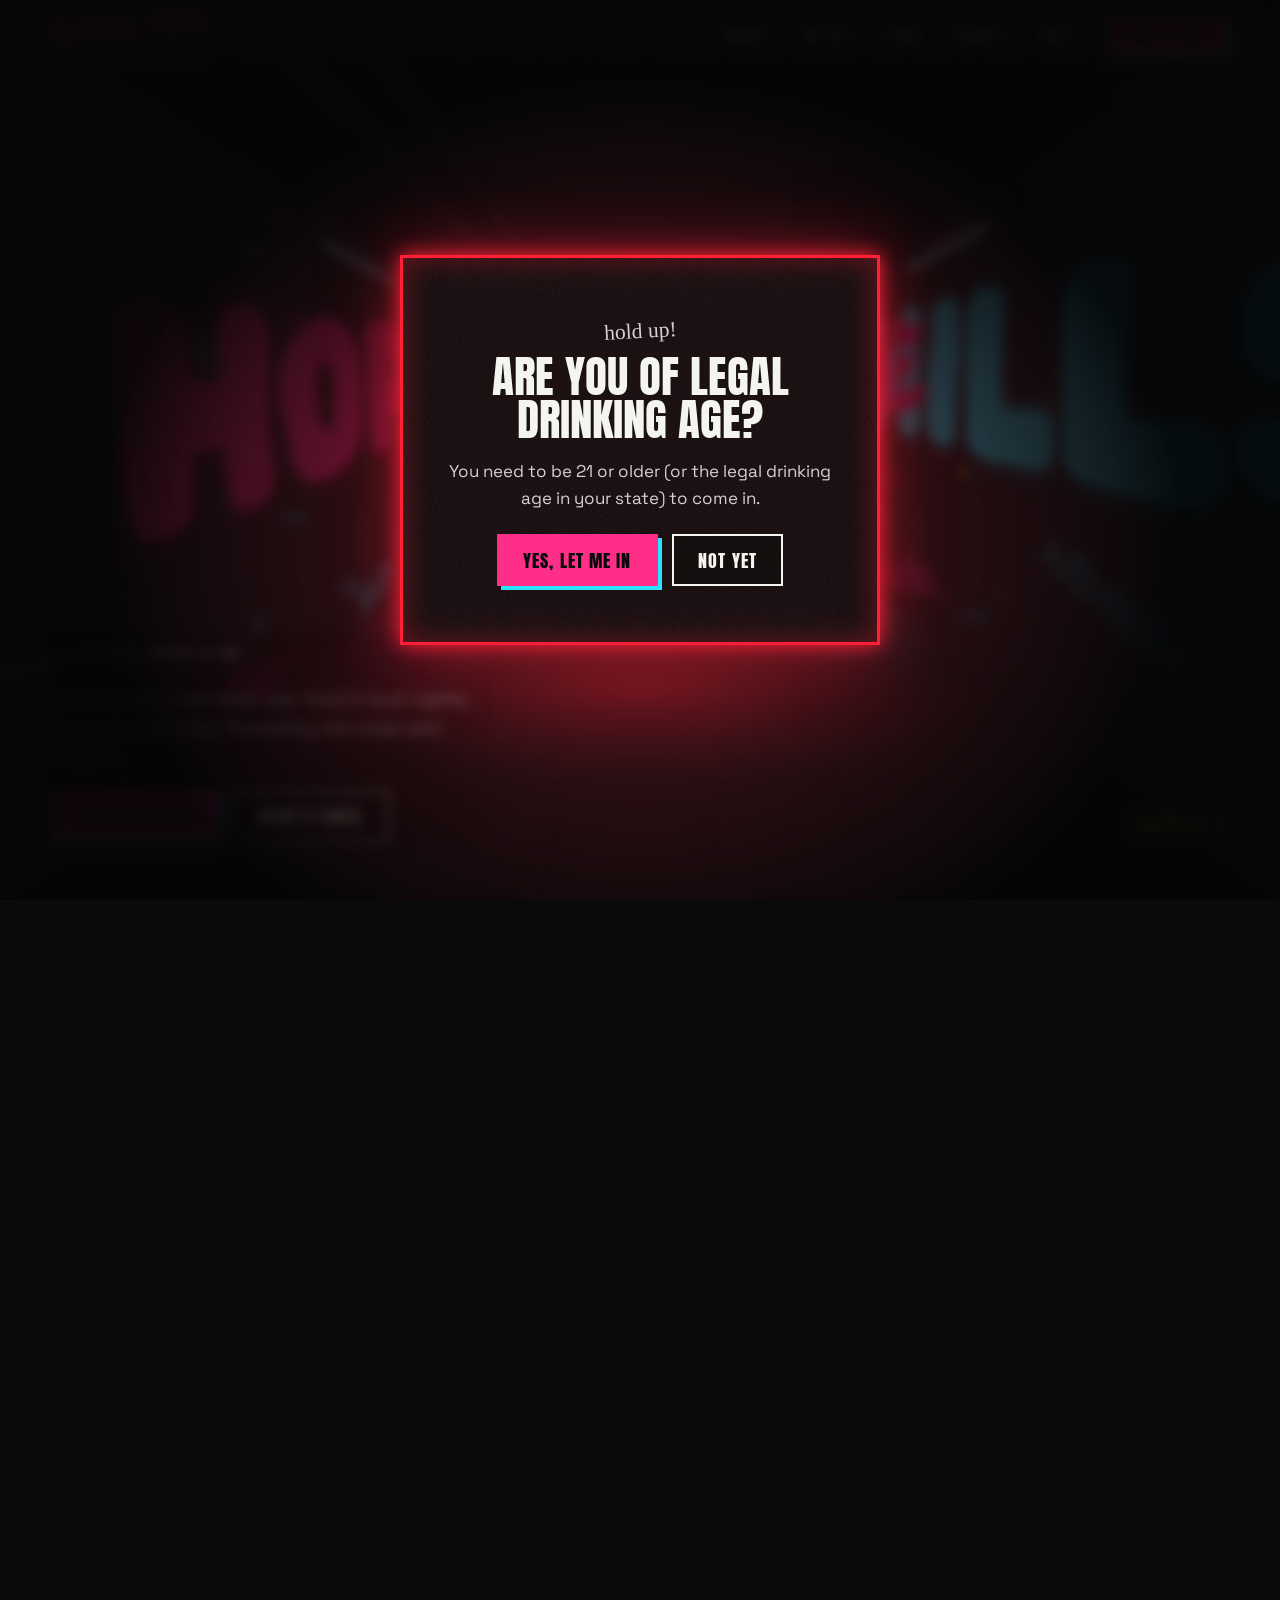
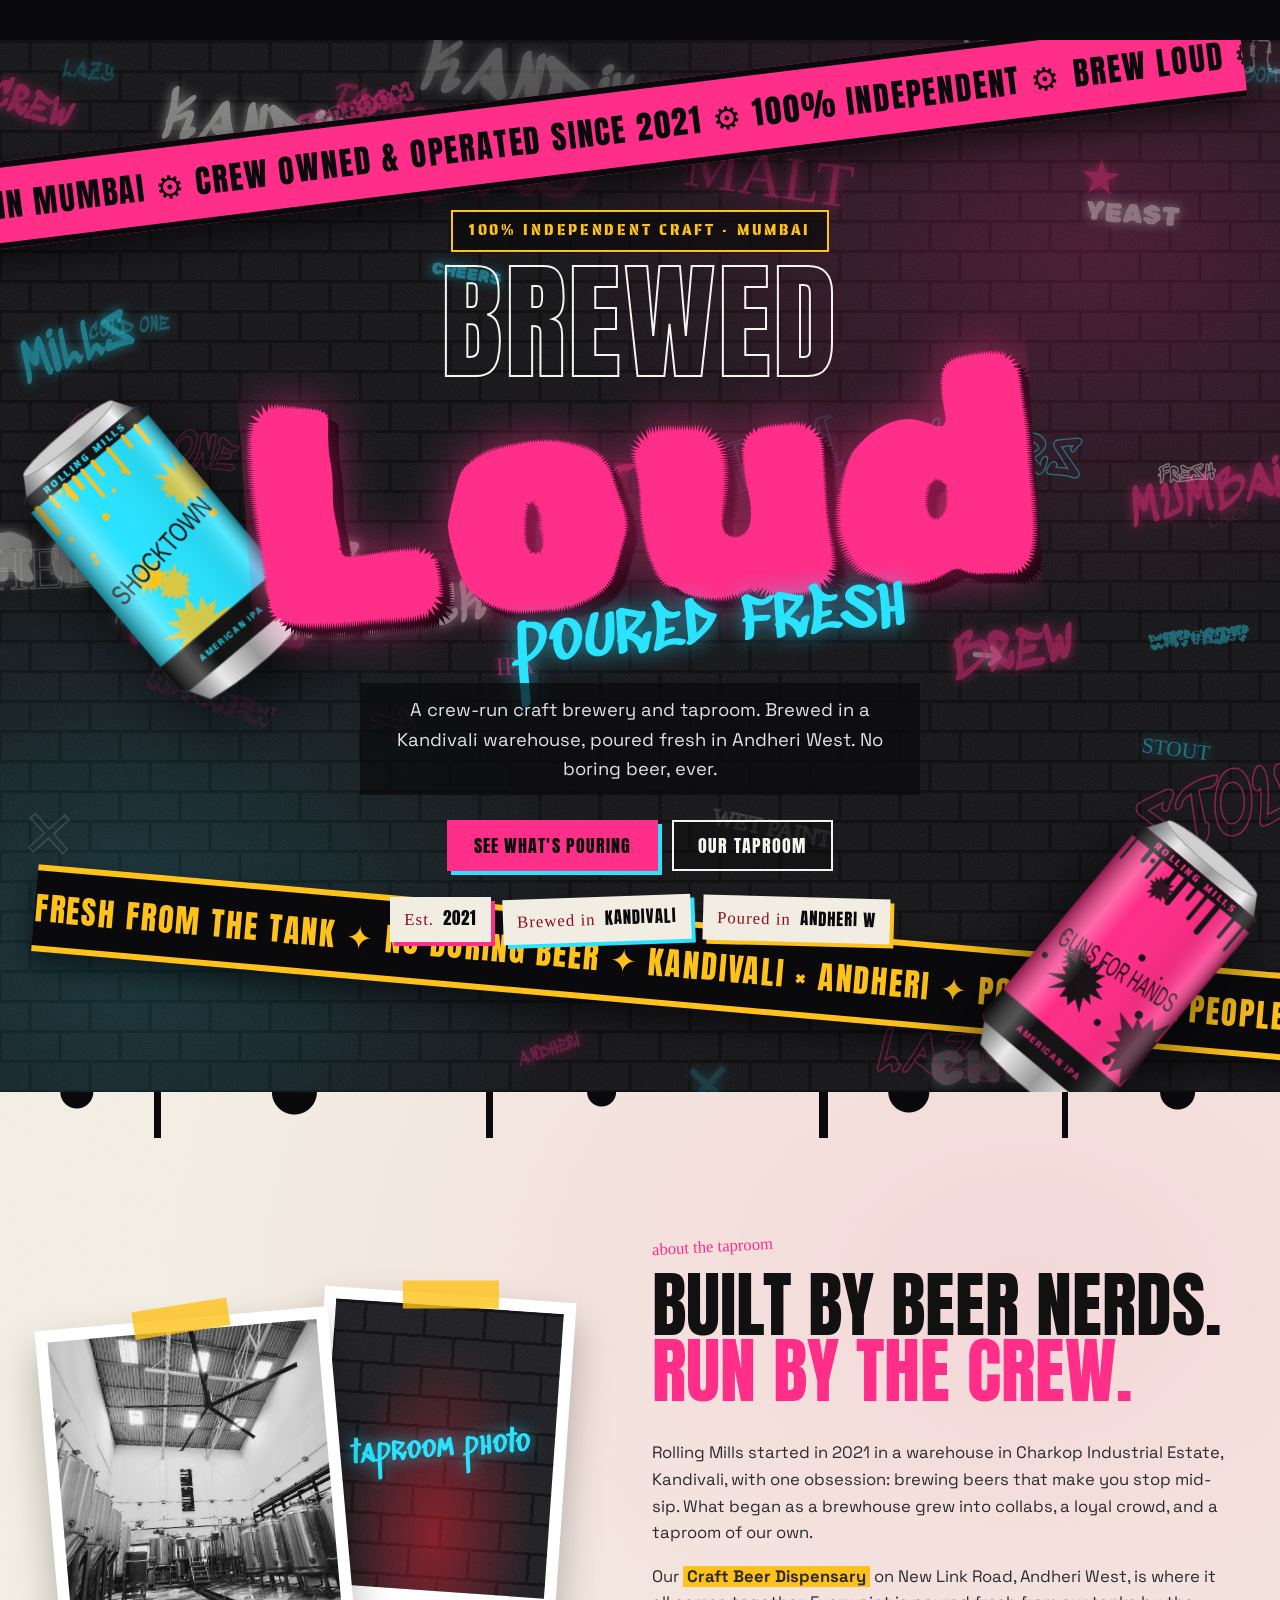
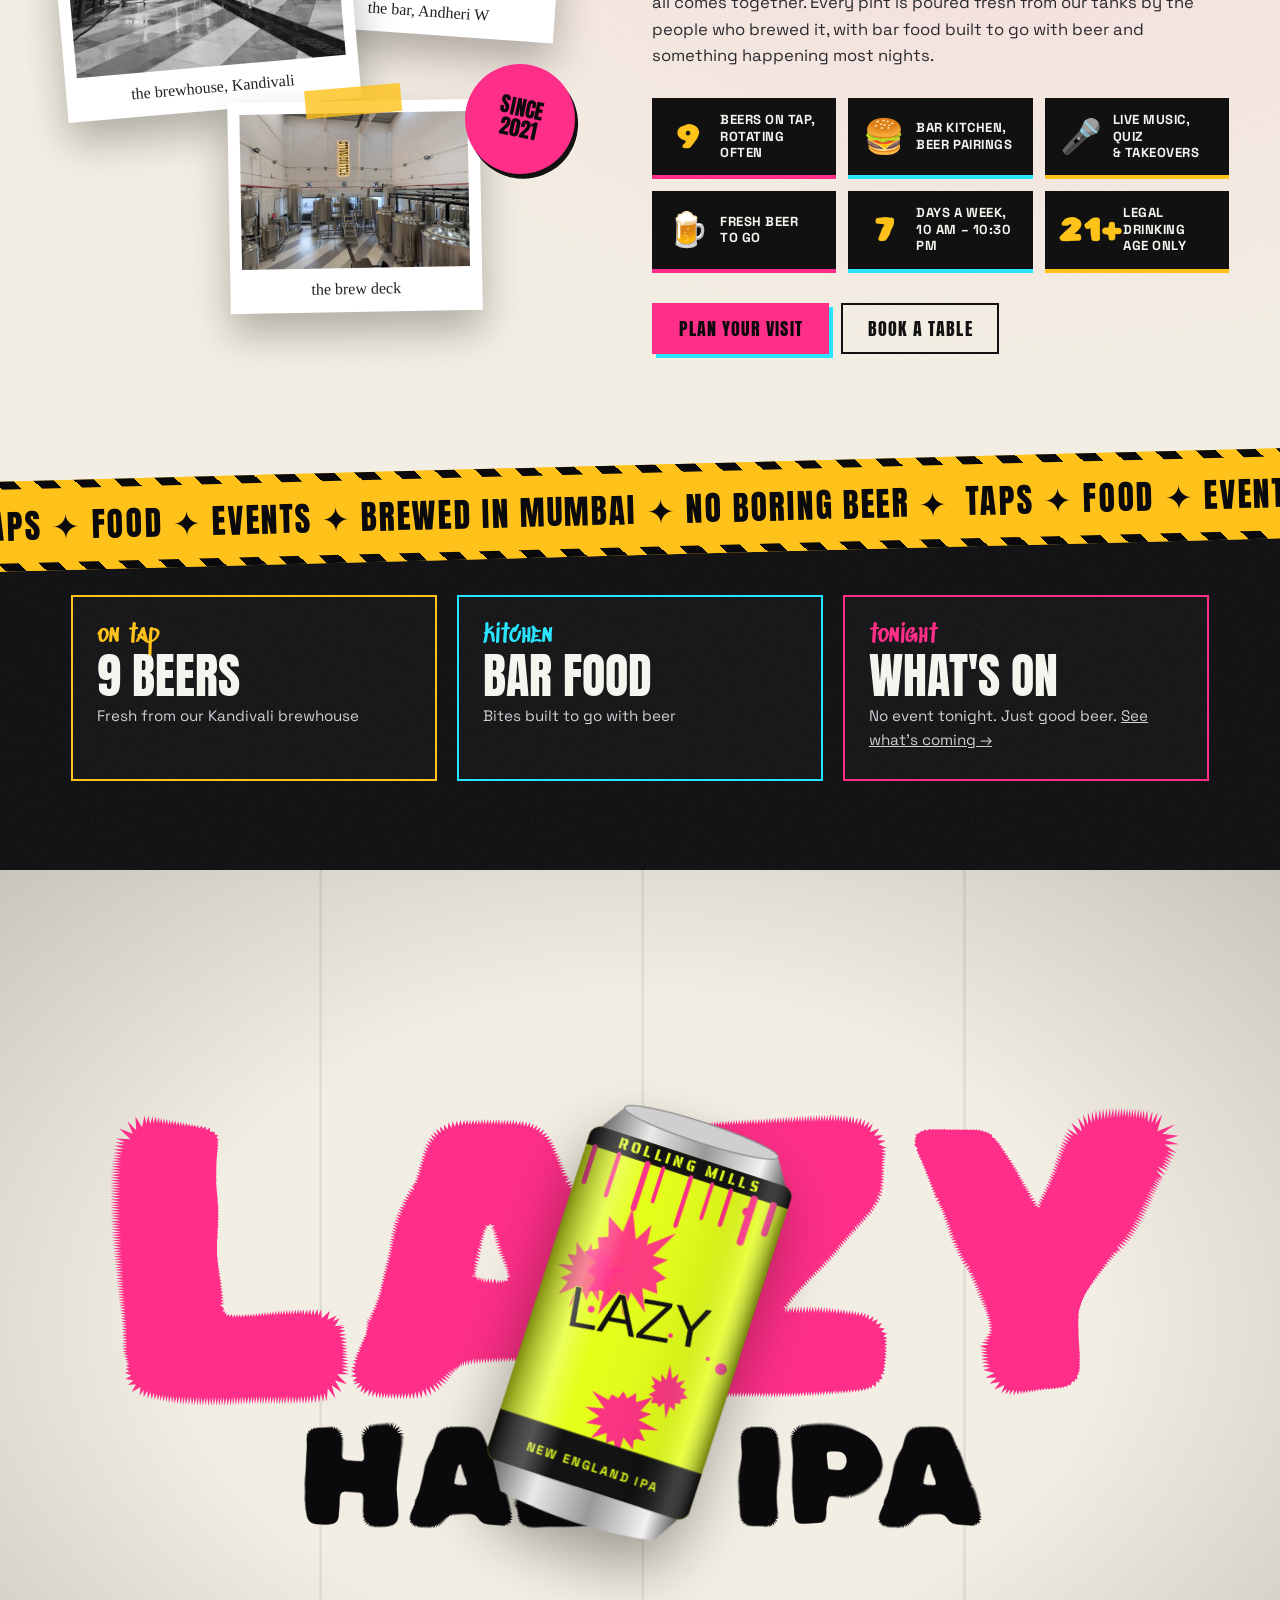
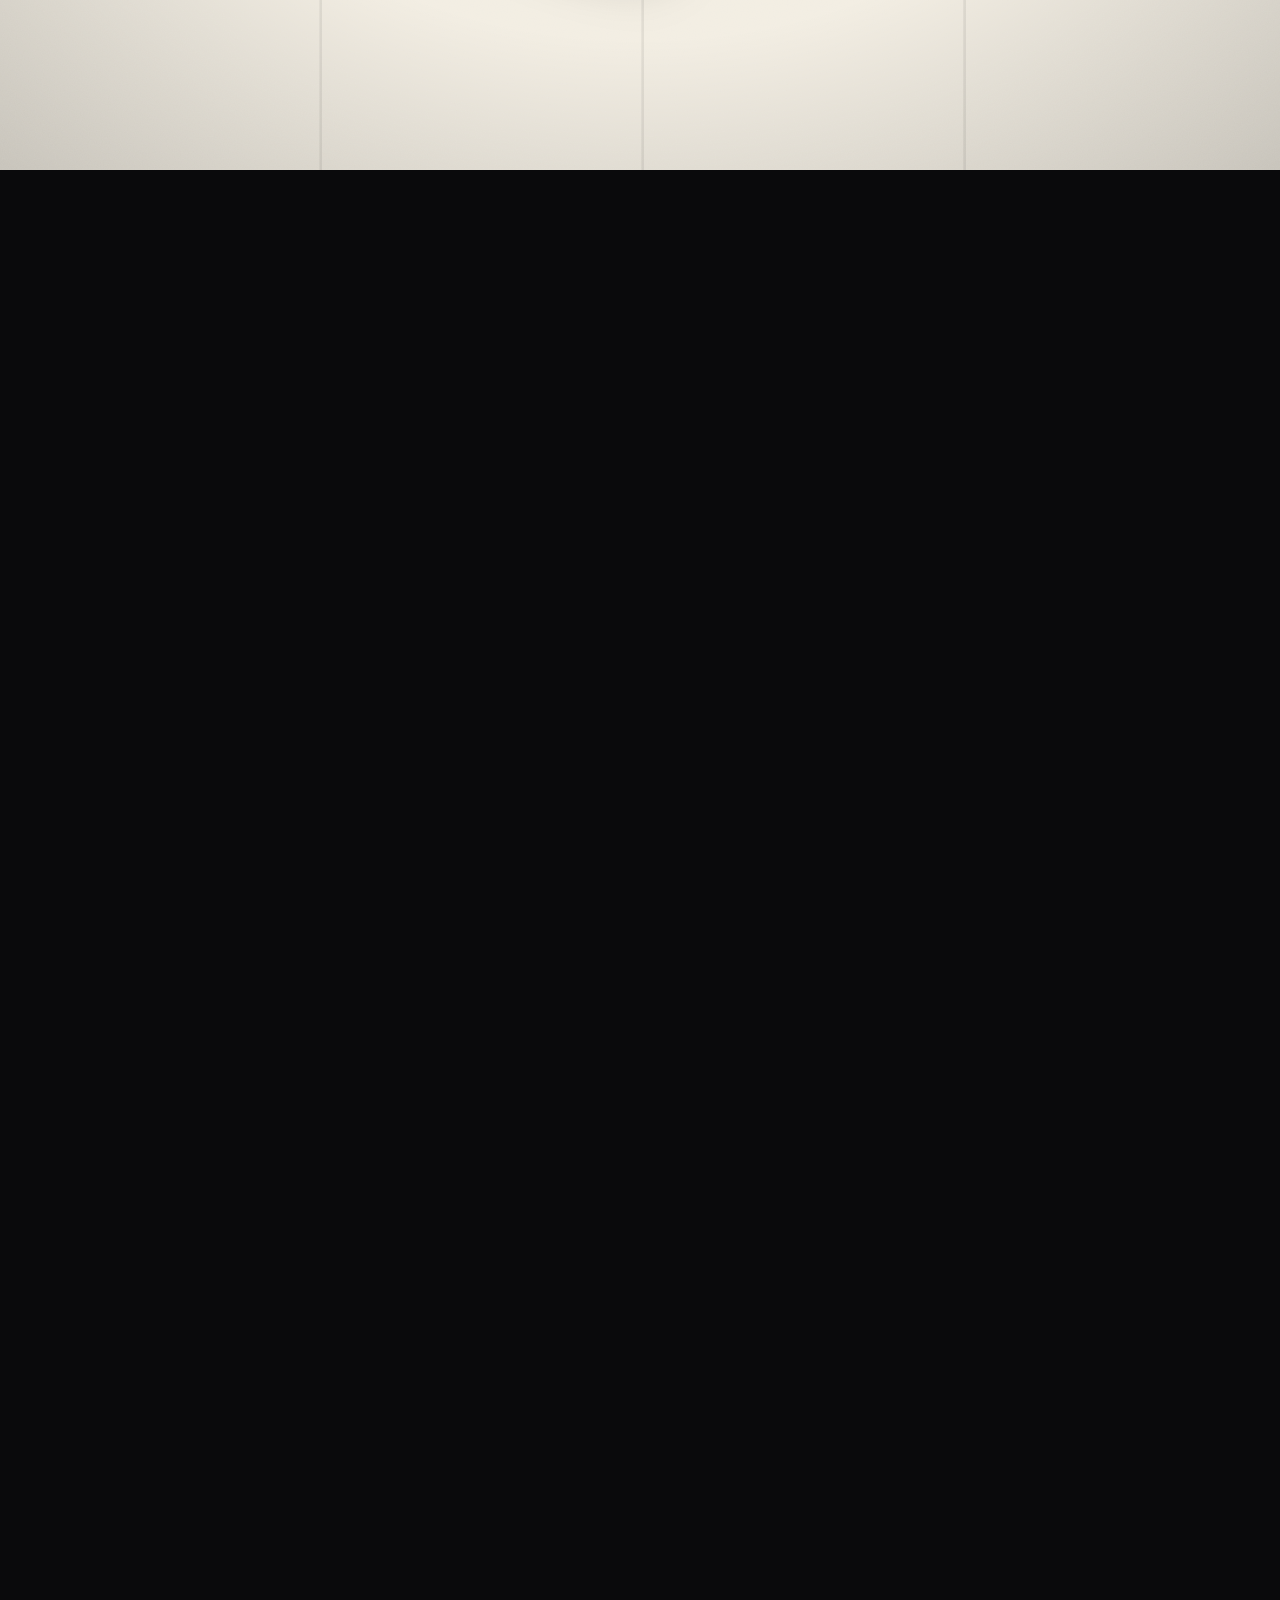
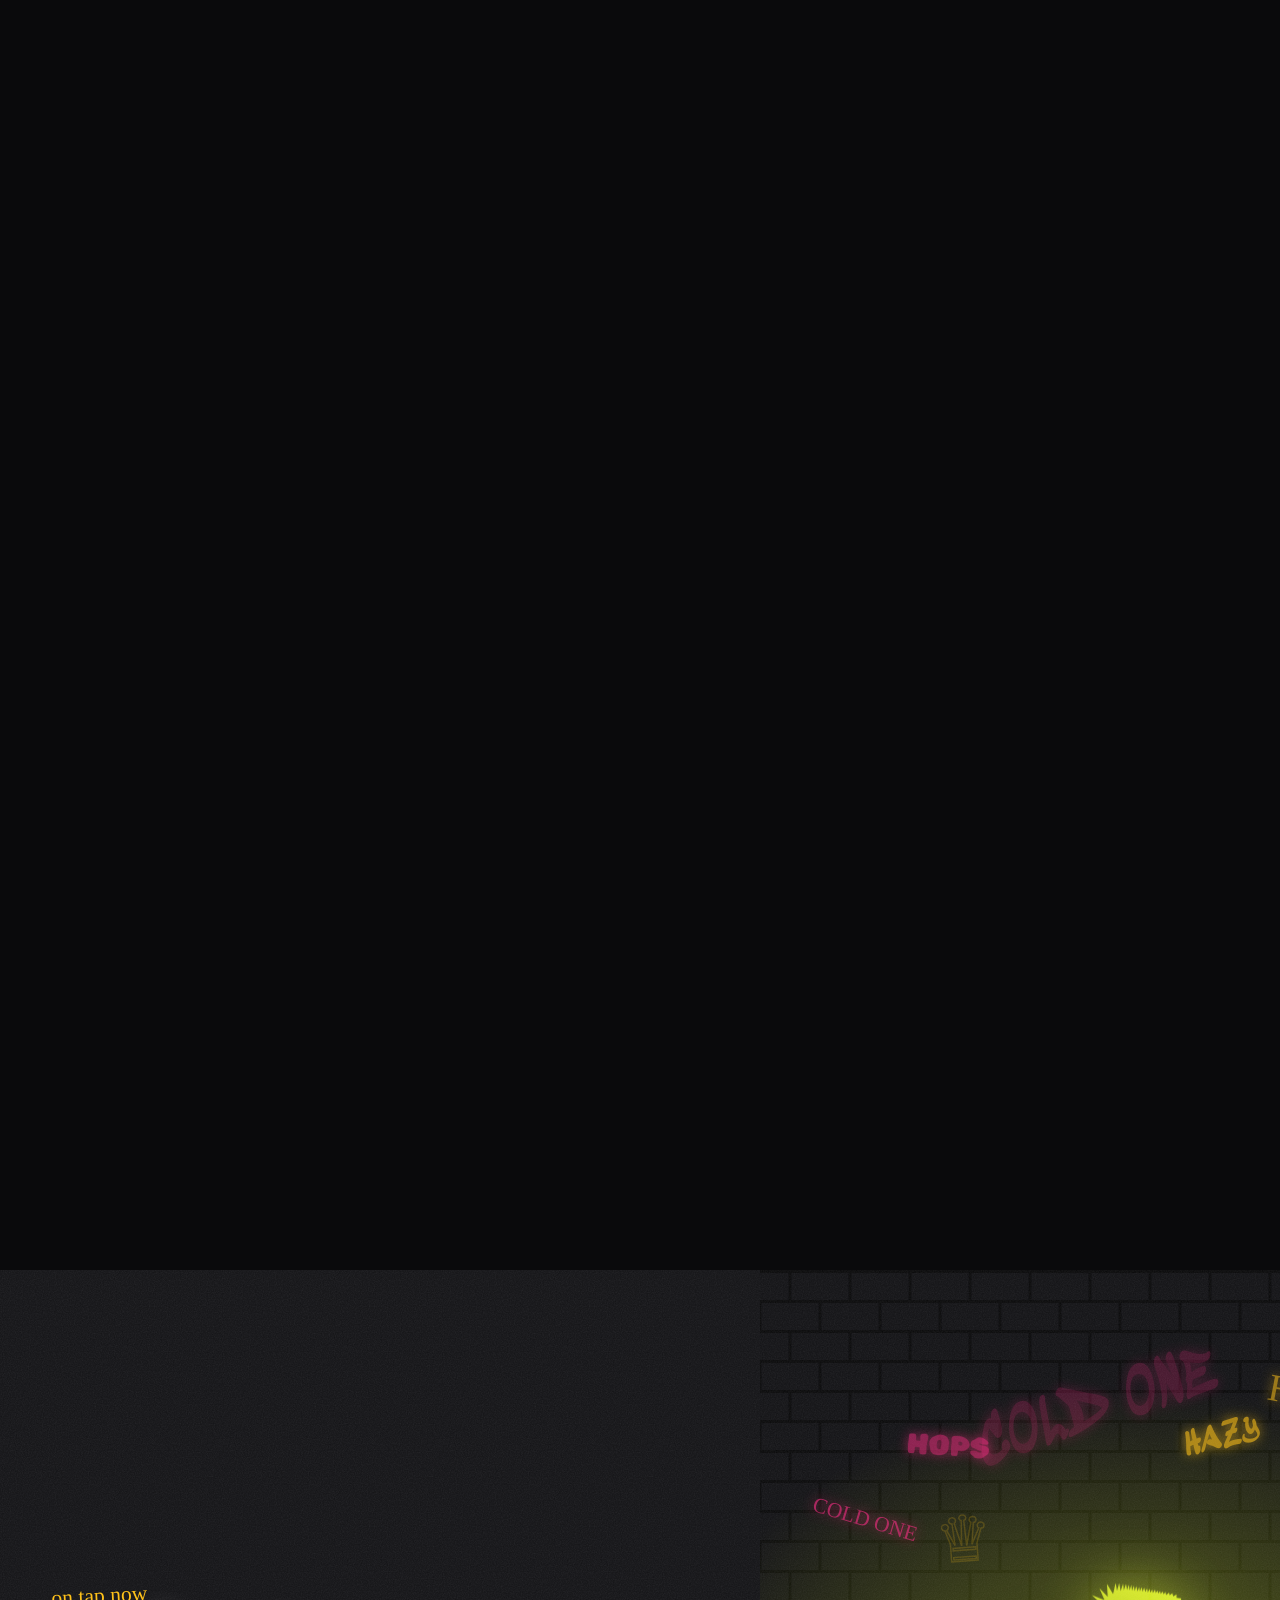
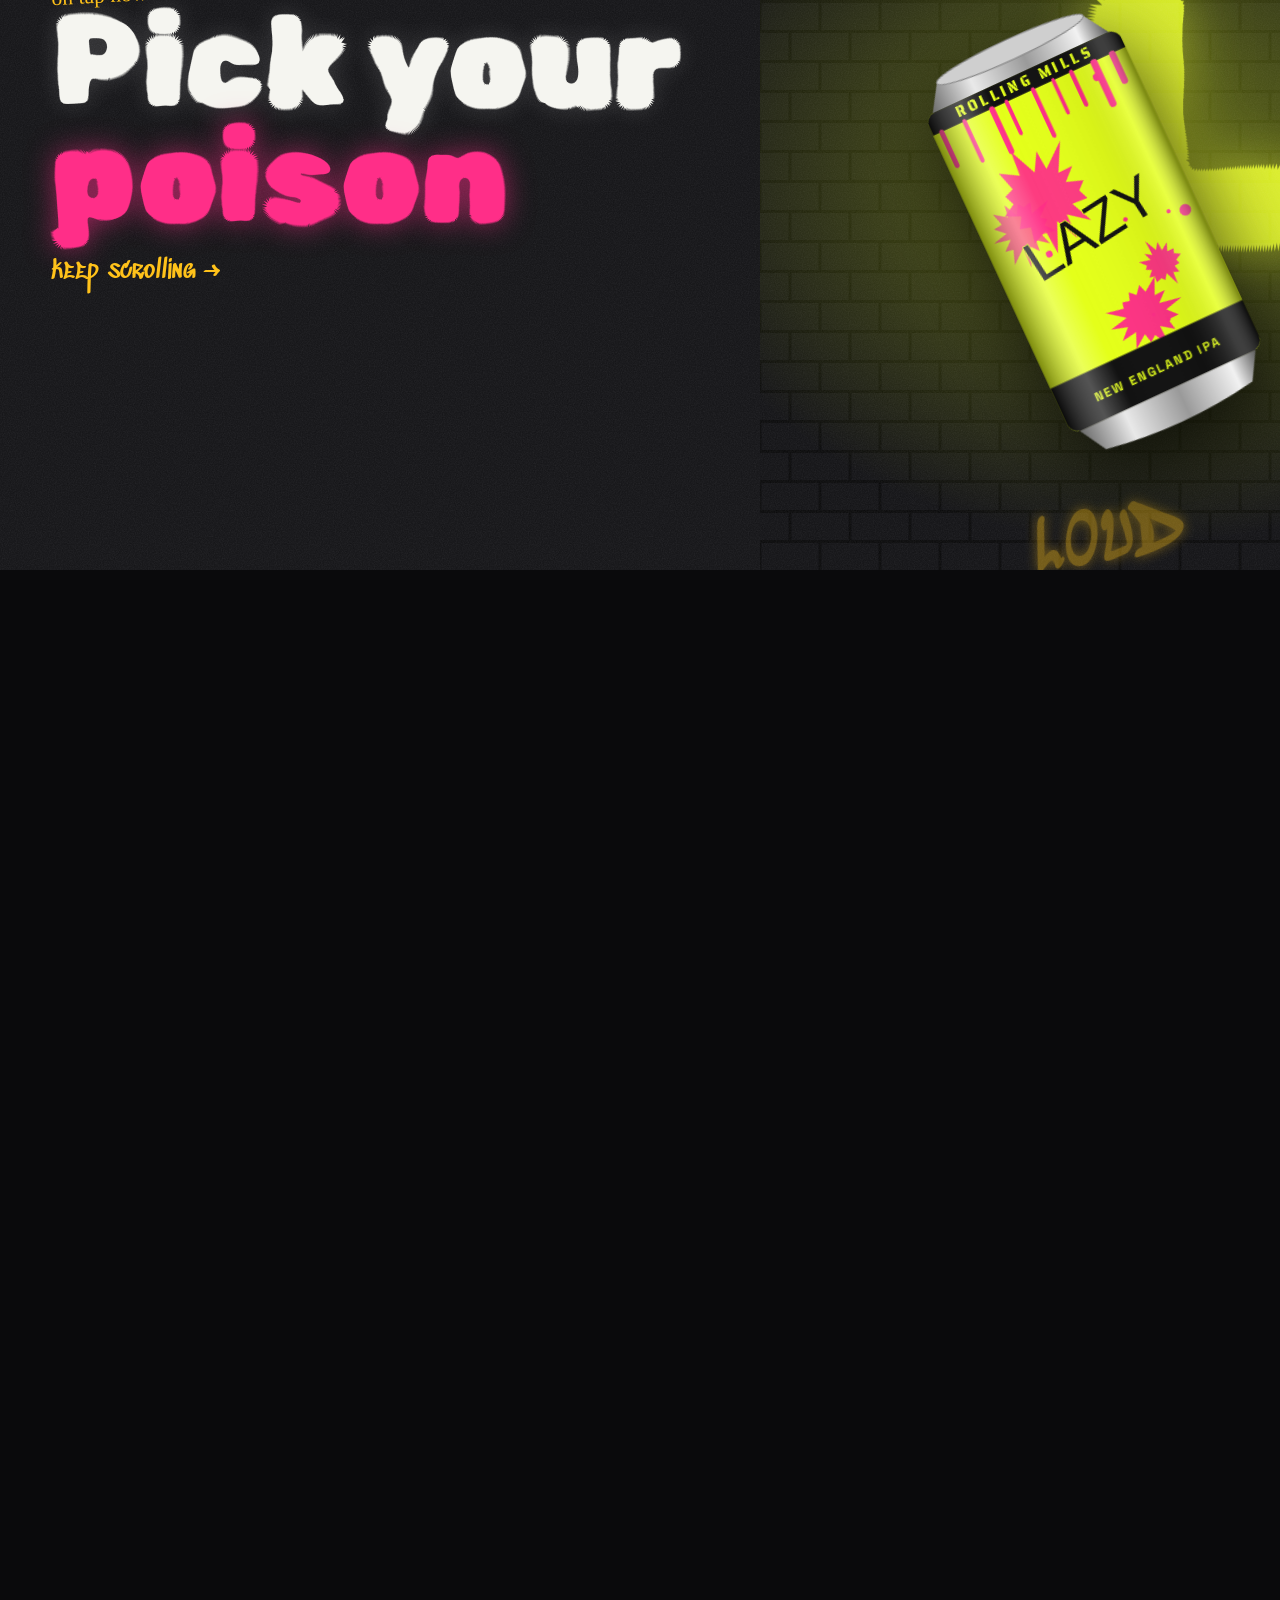
==== commit e43cea85: "Use real brewhouse photos in About collage and The Mill backdrop Adds two brewhouse photos (assets/p" ====
--- a/index.html
+++ b/index.html
@@ -136,9 +136,9 @@
       <div class="about-grid">
         <div class="about-photos" aria-label="Taproom photos">
           <!-- Swap each placeholder for a real photo: put <img src="assets/photos/....jpg" alt="..."> inside the figure -->
-          <figure class="snap snap-1"><div class="snap-ph"><span>taproom photo</span></div><figcaption>the bar, Andheri W</figcaption></figure>
-          <figure class="snap snap-2"><div class="snap-ph"><span>the crew</span></div><figcaption>the people who brew it</figcaption></figure>
-          <figure class="snap snap-3"><div class="snap-ph"><span>the tanks</span></div><figcaption>Kandivali brewhouse</figcaption></figure>
+          <figure class="snap snap-1"><img src="assets/photos/brewhouse-bw.webp" alt="Stainless steel fermentation tanks lining the Rolling Mills brewhouse in Kandivali" width="737" height="697" loading="lazy"><figcaption>the brewhouse, Kandivali</figcaption></figure>
+          <figure class="snap snap-2"><div class="snap-ph"><span>taproom photo</span></div><figcaption>the bar, Andheri W</figcaption></figure>
+          <figure class="snap snap-3"><img src="assets/photos/brewhouse-wide.webp" alt="The Rolling Mills brewhouse with its backlit gold logo above the brewing tanks" width="1632" height="726" loading="lazy"><figcaption>the brew deck</figcaption></figure>
           <span class="about-sticker" aria-hidden="true">since<br>2021</span>
         </div>
 
--- a/css/styles.css
+++ b/css/styles.css
@@ -707,6 +707,19 @@
     linear-gradient(90deg, rgba(0,0,0,.45) 2px, transparent 2px) 0 0 / 260px 130px,
     linear-gradient(0deg, rgba(0,0,0,.45) 2px, transparent 2px) 0 0 / 260px 130px;
 }
+.mill.concrete {
+  background:
+    radial-gradient(ellipse 25% 45% at 20% 0%, rgba(255,32,54,.4), transparent 70%),
+    radial-gradient(ellipse 25% 45% at 50% 0%, rgba(255,32,54,.4), transparent 70%),
+    radial-gradient(ellipse 25% 45% at 80% 0%, rgba(255,32,54,.4), transparent 70%),
+    linear-gradient(90deg, rgba(10,10,12,.93) 0%, rgba(10,10,12,.82) 45%, rgba(10,10,12,.5) 100%),
+    linear-gradient(0deg, rgba(120,0,10,.35), transparent 50%),
+    var(--noise),
+    url("../assets/photos/brewhouse-bw.webp") 70% center / cover no-repeat,
+    #2a2a2e;
+}
+.snap img { height: auto; filter: contrast(1.05); }
+.snap-3 img { aspect-ratio: 5 / 3.4; object-position: 50% 60%; }
 .mill { padding: clamp(130px, 15vw, 200px) var(--gutter) clamp(90px, 10vw, 140px); }
 .mill-lamps { position: absolute; inset: 0 0 auto; height: 120px; pointer-events: none; }
 .mill-lamps i {
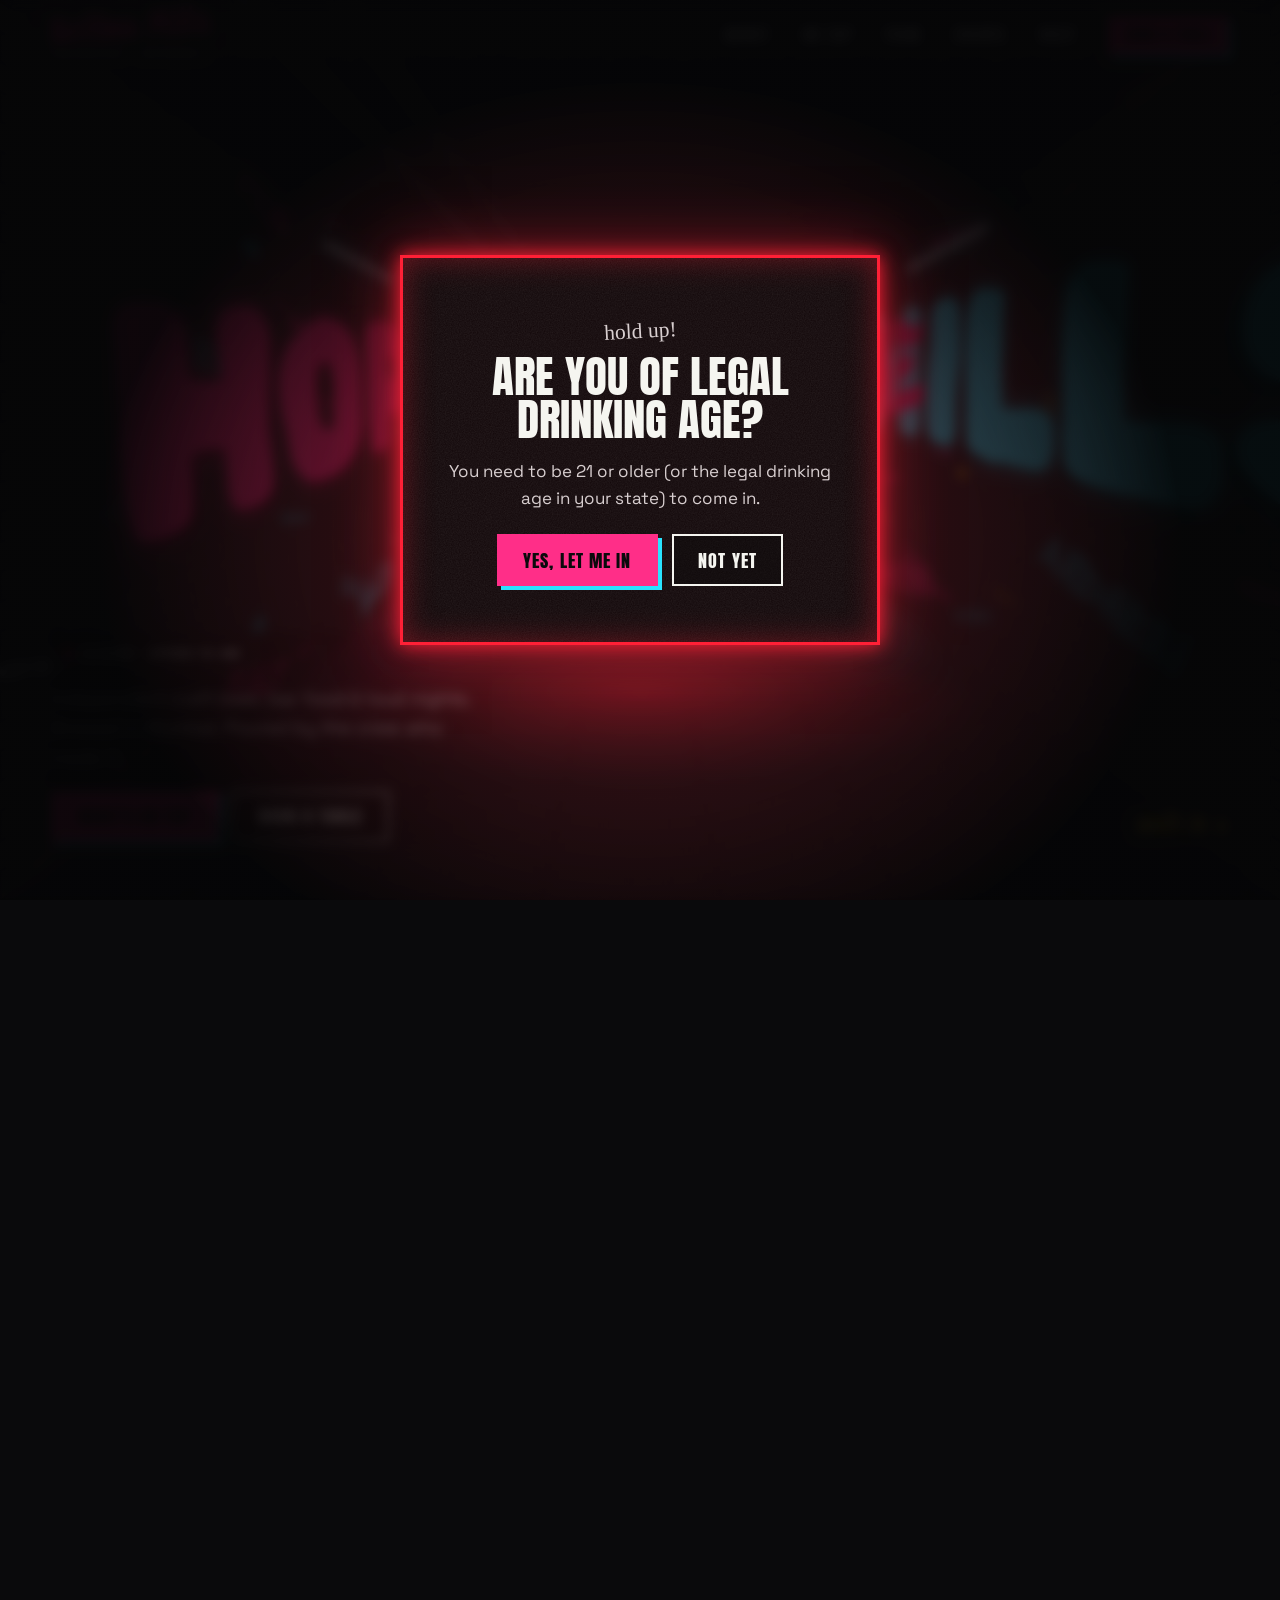
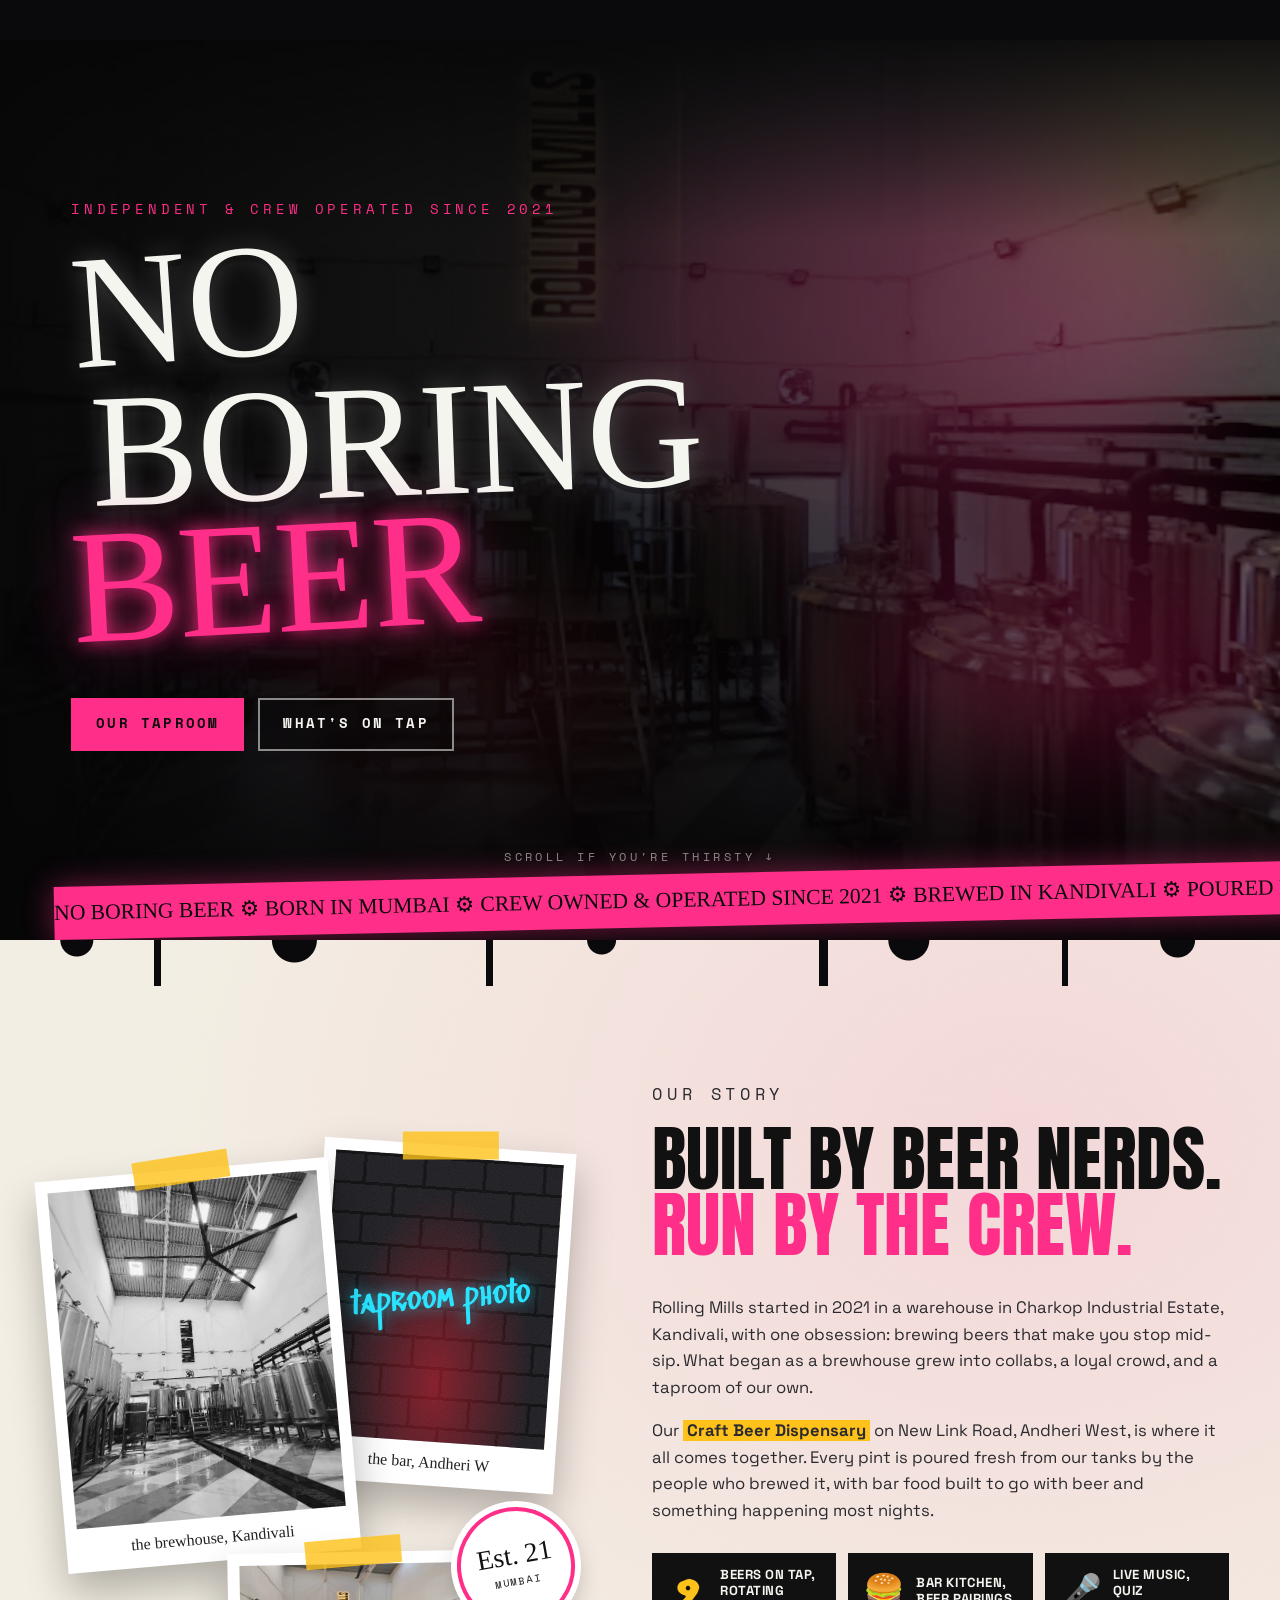
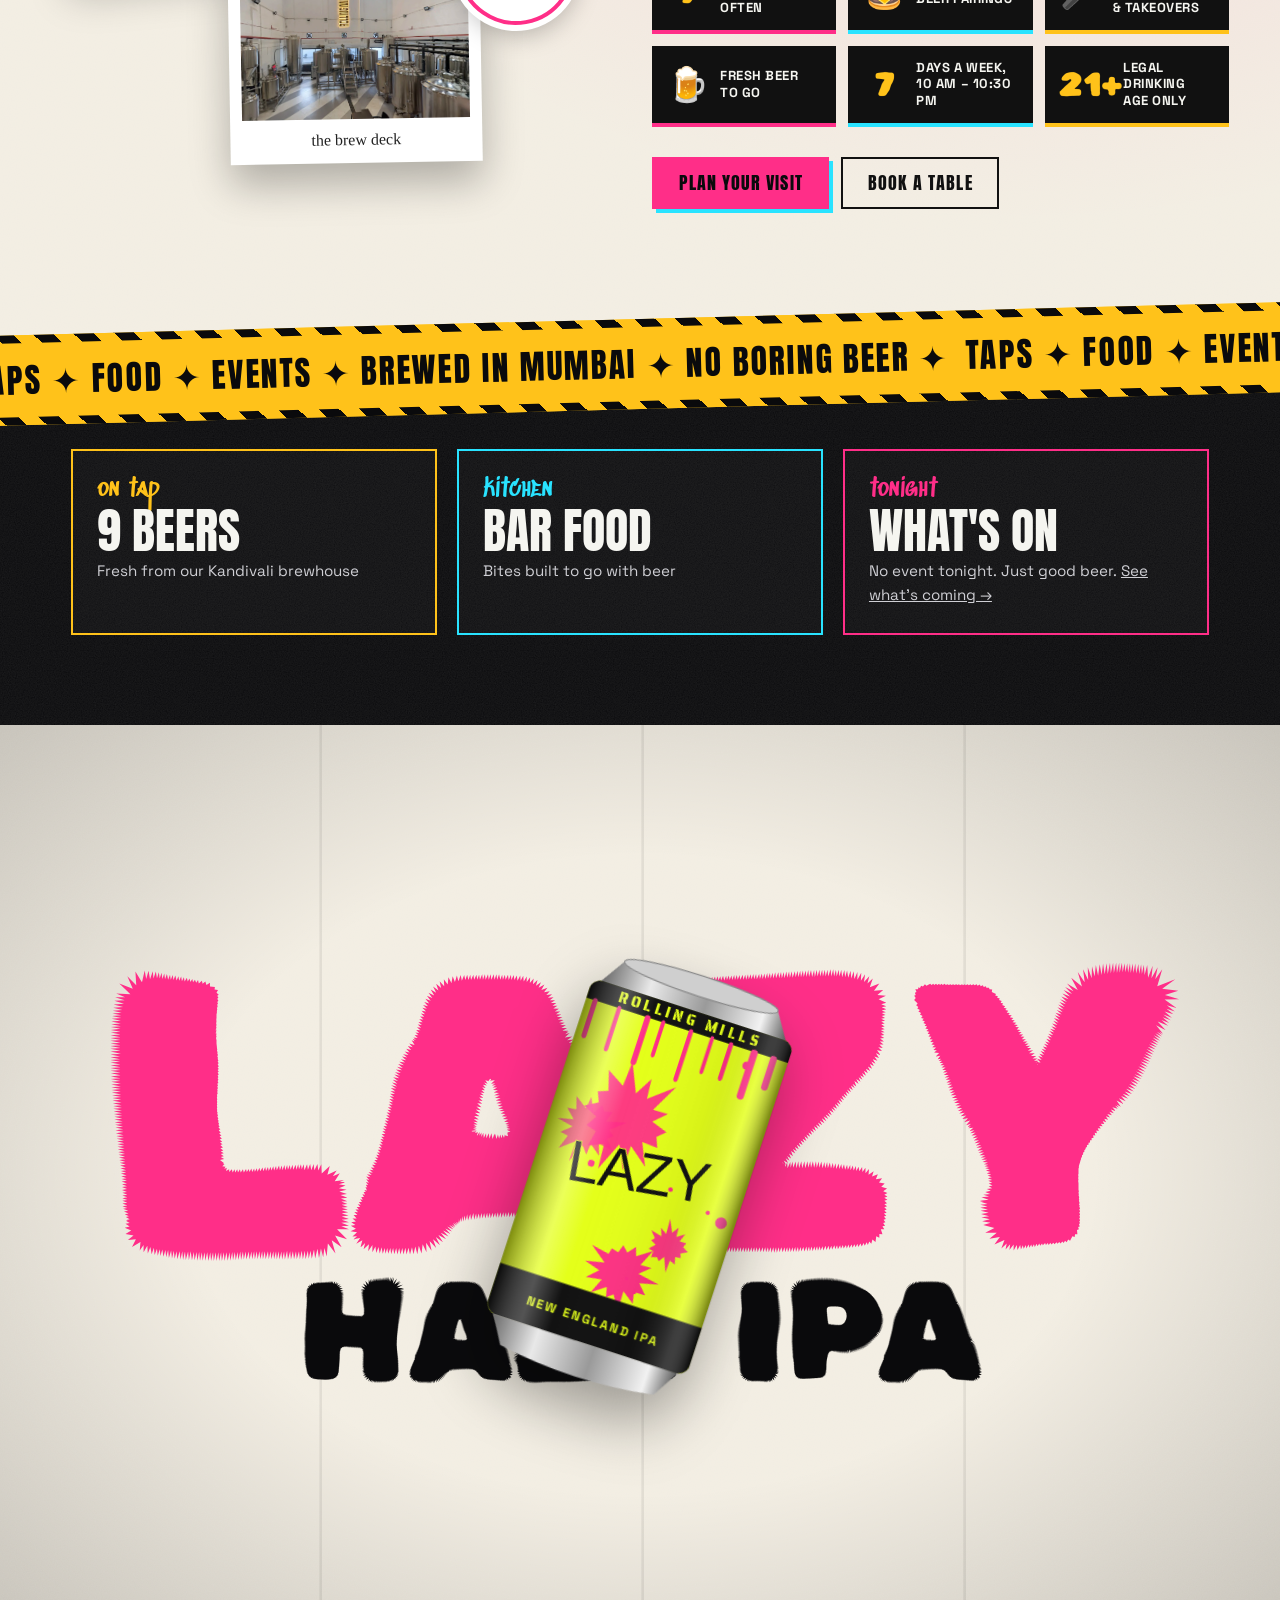
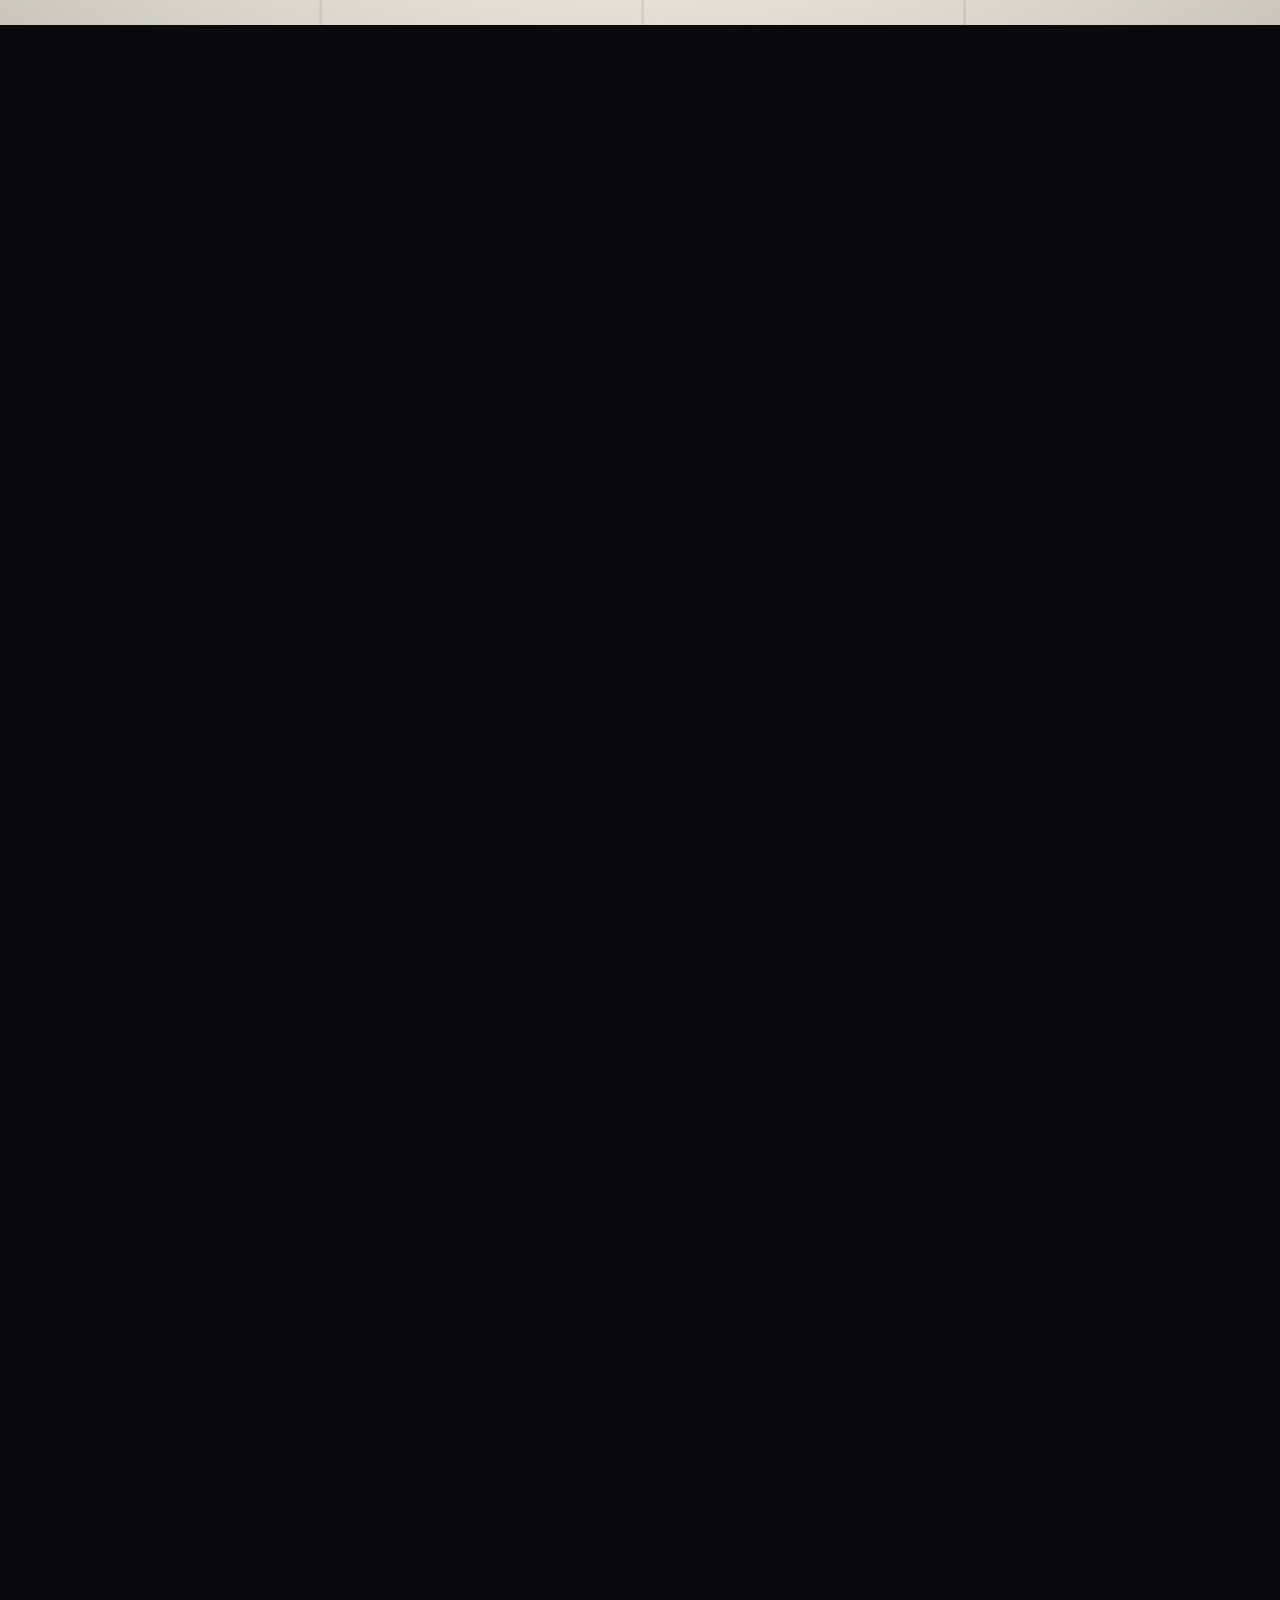
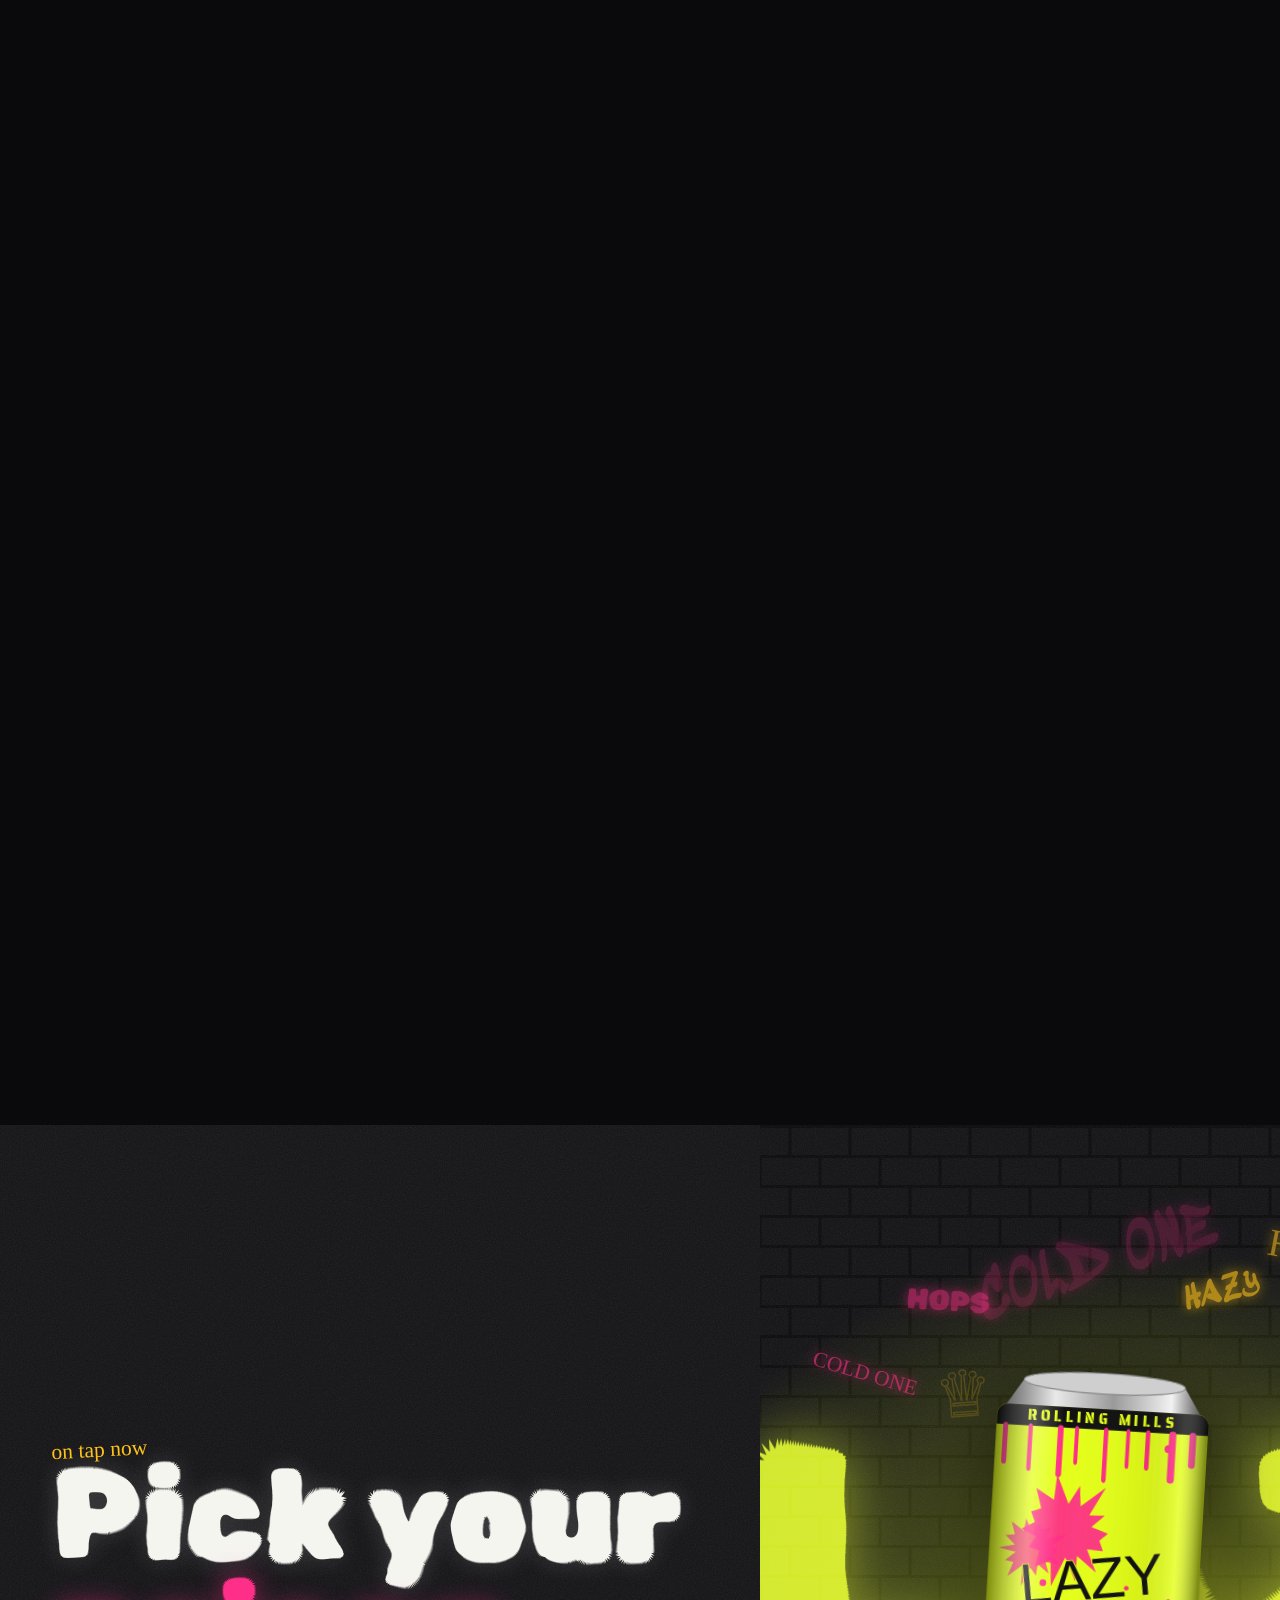
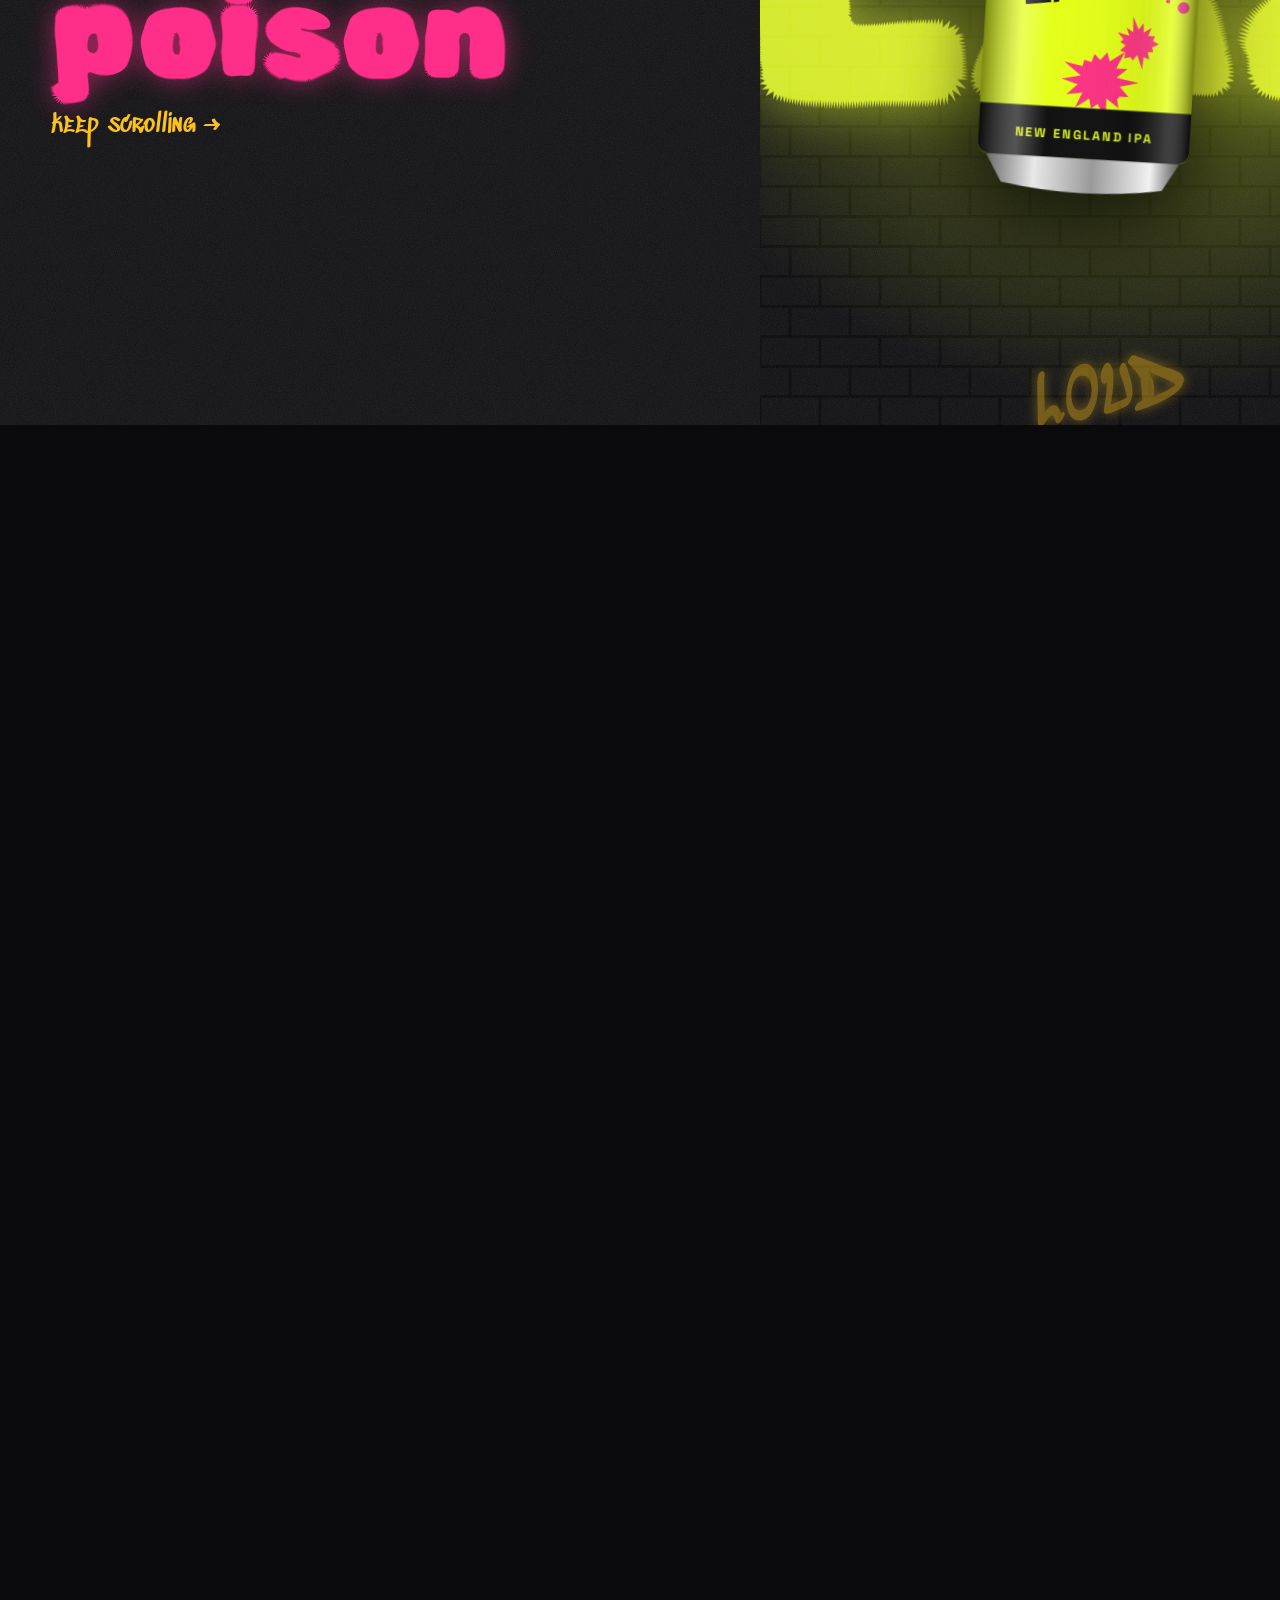
==== commit 824d7eac: "Rebuild brand hero in the style of the reference video Full-screen darkened brewhouse photo with dri" ====
--- a/index.html
+++ b/index.html
@@ -8,7 +8,7 @@
   <meta name="theme-color" content="#0a0a0c">
   <link rel="preconnect" href="https://fonts.googleapis.com">
   <link rel="preconnect" href="https://fonts.gstatic.com" crossorigin>
-  <link href="https://fonts.googleapis.com/css2?family=Anton&family=Permanent+Marker&family=Rubik+Spray+Paint&family=Rubik+Wet+Paint&family=Saira+Stencil+One&family=Sedgwick+Ave+Display&family=Space+Grotesk:wght@400;500;700&display=swap" rel="stylesheet">
+  <link href="https://fonts.googleapis.com/css2?family=Anton&family=Permanent+Marker&family=Rubik+Spray+Paint&family=Rubik+Wet+Paint&family=Saira+Stencil+One&family=Sedgwick+Ave+Display&family=Space+Grotesk:wght@400;500;700&family=Space+Mono:wght@400;700&display=swap" rel="stylesheet">
   <link rel="stylesheet" href="css/styles.css">
 </head>
 <body class="is-locked">
@@ -42,6 +42,7 @@
       <a href="#visit">Visit</a>
       <a href="#book" class="btn btn-spray btn-small">Book a table</a>
     </nav>
+    <span class="scroll-progress" aria-hidden="true"></span>
     <button class="nav-toggle" aria-label="Open menu" aria-expanded="false" aria-controls="site-nav" type="button"><span></span><span></span></button>
   </header>
 
@@ -99,35 +100,28 @@
       <p class="walk-hint" aria-hidden="true">walk in <span>↓</span></p>
     </section>
 
-    <!-- ================= BRAND HERO ================= -->
-    <section class="brand graffiti-wall" id="brand" aria-labelledby="brand-title">
-      <div class="wall-tags" data-tags="pink,cyan,white" data-count="44" id="br-tags" aria-hidden="true"></div>
-
-      <div class="brand-tapes" aria-hidden="true">
-        <div class="btape btape-a"><div class="btape-track"><span>BREW LOUD ⚙ BORN IN MUMBAI ⚙ CREW OWNED &amp; OPERATED SINCE 2021 ⚙ 100% INDEPENDENT ⚙ </span><span>BREW LOUD ⚙ BORN IN MUMBAI ⚙ CREW OWNED &amp; OPERATED SINCE 2021 ⚙ 100% INDEPENDENT ⚙ </span></div></div>
-        <div class="btape btape-b"><div class="btape-track"><span>FRESH FROM THE TANK ✦ NO BORING BEER ✦ KANDIVALI × ANDHERI ✦ POURED BY THE PEOPLE WHO MADE IT ✦ </span><span>FRESH FROM THE TANK ✦ NO BORING BEER ✦ KANDIVALI × ANDHERI ✦ POURED BY THE PEOPLE WHO MADE IT ✦ </span></div></div>
-      </div>
-
-      <div class="brand-can brand-can-l" data-can="shocktown" aria-hidden="true"></div>
-      <div class="brand-can brand-can-r" data-can="guns" aria-hidden="true"></div>
-
-      <div class="brand-inner">
-        <p class="brand-chip">100% independent craft · Mumbai</p>
-        <h2 class="brand-title" id="brand-title">
-          <span class="bt-1">Brewed</span>
-          <span class="bt-2">Loud</span>
-          <span class="bt-3">poured fresh</span>
+    <!-- ================= BRAND HERO (taproom) ================= -->
+    <section class="th" id="brand" aria-labelledby="th-title">
+      <div class="th-bg" aria-hidden="true"><img src="assets/photos/brewhouse-wide.webp" alt=""></div>
+      <div class="th-smoke" aria-hidden="true"><i></i><i></i><i></i><i></i></div>
+      <div class="th-shade" aria-hidden="true"></div>
+
+      <div class="th-inner">
+        <p class="th-kicker" data-scramble>Independent &amp; crew operated since 2021</p>
+        <h2 class="th-title" id="th-title">
+          <span class="th-line th-l1">No</span>
+          <span class="th-line th-l2">Boring</span>
+          <span class="th-line th-l3">Beer</span>
         </h2>
-        <p class="brand-lead">A crew-run craft brewery and taproom. Brewed in a Kandivali warehouse, poured fresh in Andheri West. No boring beer, ever.</p>
-        <div class="brand-actions">
-          <a href="#taps" class="btn btn-spray">See what's pouring</a>
-          <a href="#about" class="btn btn-ghost">Our taproom</a>
-        </div>
-        <ul class="brand-badges">
-          <li><b>Est.</b> 2021</li>
-          <li><b>Brewed in</b> Kandivali</li>
-          <li><b>Poured in</b> Andheri W</li>
-        </ul>
+        <div class="th-actions">
+          <a class="th-btn th-btn-fill" href="#about">Our taproom</a>
+          <a class="th-btn th-btn-line" href="#taps">What's on tap</a>
+        </div>
+      </div>
+
+      <p class="th-scroll" aria-hidden="true">scroll if you're thirsty ↓</p>
+      <div class="th-ticker" aria-hidden="true">
+        <div class="th-track"><span>No boring beer ⚙ Born in Mumbai ⚙ Crew owned &amp; operated since 2021 ⚙ Brewed in Kandivali ⚙ Poured in Andheri ⚙ </span><span>No boring beer ⚙ Born in Mumbai ⚙ Crew owned &amp; operated since 2021 ⚙ Brewed in Kandivali ⚙ Poured in Andheri ⚙ </span></div>
       </div>
     </section>
 
@@ -139,11 +133,11 @@
           <figure class="snap snap-1"><img src="assets/photos/brewhouse-bw.webp" alt="Stainless steel fermentation tanks lining the Rolling Mills brewhouse in Kandivali" width="737" height="697" loading="lazy"><figcaption>the brewhouse, Kandivali</figcaption></figure>
           <figure class="snap snap-2"><div class="snap-ph"><span>taproom photo</span></div><figcaption>the bar, Andheri W</figcaption></figure>
           <figure class="snap snap-3"><img src="assets/photos/brewhouse-wide.webp" alt="The Rolling Mills brewhouse with its backlit gold logo above the brewing tanks" width="1632" height="726" loading="lazy"><figcaption>the brew deck</figcaption></figure>
-          <span class="about-sticker" aria-hidden="true">since<br>2021</span>
+          <span class="about-sticker" aria-hidden="true"><b>Est. 21</b><small>Mumbai</small></span>
         </div>
 
         <div class="about-copy">
-          <p class="marker">about the taproom</p>
+          <p class="about-kicker" data-scramble>Our story</p>
           <h2 class="about-title" id="about-title">Built by beer nerds.<br><span>Run by the crew.</span></h2>
           <p>Rolling Mills started in 2021 in a warehouse in Charkop Industrial Estate, Kandivali, with one obsession: brewing beers that make you stop mid-sip. What began as a brewhouse grew into collabs, a loyal crowd, and a taproom of our own.</p>
           <p>Our <strong>Craft Beer Dispensary</strong> on New Link Road, Andheri West, is where it all comes together. Every pint is poured fresh from our tanks by the people who brewed it, with bar food built to go with beer and something happening most nights.</p>
--- a/css/styles.css
+++ b/css/styles.css
@@ -308,60 +308,72 @@
 @keyframes bob { 50% { transform: translateY(8px); } }
 
 /* =========================================================
-   BRAND HERO (after the alley)
-   ========================================================= */
-.brand {
-  position: relative; min-height: 100vh; min-height: 100svh; overflow: hidden;
-  display: grid; place-items: center;
-  padding: 170px var(--gutter) 150px;
-}
-.brand .wall-tags { opacity: .75; }
-.brand-tapes { position: absolute; inset: 0; z-index: 1; pointer-events: none; }
-.btape {
-  position: absolute; left: -10%; width: 120%; padding: 12px 0; overflow: hidden;
-  border-top: 6px solid; border-bottom: 6px solid;
-  box-shadow: 0 14px 30px rgba(0,0,0,.55);
-}
-.btape-a { top: 6%; background: var(--pink); color: var(--black); border-color: var(--black); transform: rotate(-7deg); }
-.btape-b { top: auto; bottom: 7%; background: var(--black); color: var(--gold); border-color: var(--gold); transform: rotate(5deg); }
-.btape-track { display: flex; width: max-content; animation: marquee 30s linear infinite; }
-.btape-b .btape-track { animation-direction: reverse; animation-duration: 34s; }
-.btape span { font-family: var(--f-huge); font-size: clamp(1.2rem, 2.6vw, 2rem); letter-spacing: .06em; white-space: nowrap; padding-right: .4em; }
-
-.brand-can { position: absolute; z-index: 2; width: clamp(110px, 13vw, 190px); filter: drop-shadow(0 30px 40px rgba(0,0,0,.7)); }
-.brand-can-l { left: 6%; top: 20%; transform: rotate(-18deg); }
-.brand-can-r { right: 6%; bottom: 12%; transform: rotate(16deg); }
-
-.brand-inner {
-  position: relative; z-index: 3; text-align: center; max-width: 900px;
-  display: flex; flex-direction: column; align-items: center;
-}
-.brand-chip {
-  font-family: var(--f-stencil); text-transform: uppercase; letter-spacing: .2em; font-size: .85rem;
-  padding: 8px 16px; border: 2px solid var(--gold); color: var(--gold); background: rgba(10,10,12,.7);
-  margin-bottom: 18px;
-}
-.brand-title { display: flex; flex-direction: column; align-items: center; line-height: .82; margin-bottom: 22px; }
-.bt-1 { font-family: var(--f-huge); text-transform: uppercase; font-size: clamp(3rem, 10vw, 8rem); color: transparent; -webkit-text-stroke: 2px var(--white); letter-spacing: .02em; }
-.bt-2 {
-  font-family: var(--f-spray); font-size: clamp(6rem, 24vw, 19rem); color: var(--pink); line-height: .78;
-  text-shadow: 0 0 50px rgba(255,46,136,.6), 10px 10px 0 #000;
-  transform: rotate(-4deg);
-}
-.bt-3 { font-family: var(--f-tag); font-size: clamp(2.2rem, 6vw, 4.6rem); color: var(--cyan); text-shadow: 0 0 22px rgba(41,227,255,.7); transform: rotate(-6deg) translateX(18%); margin-top: -.15em; }
-.brand-lead {
-  max-width: 560px; font-size: clamp(1rem, 1.6vw, 1.15rem); color: #e2e2e6;
-  background: rgba(10,10,12,.72); padding: 12px 18px;
-}
-.brand-actions { display: flex; gap: 14px; flex-wrap: wrap; justify-content: center; margin: 6px 0 26px; }
-.brand-badges { list-style: none; margin: 0; padding: 0; display: flex; gap: 12px; flex-wrap: wrap; justify-content: center; }
-.brand-badges li {
-  font-family: var(--f-huge); text-transform: uppercase; letter-spacing: .06em; font-size: 1.05rem;
-  padding: 8px 14px; background: var(--paper); color: var(--black); box-shadow: 4px 4px 0 var(--pink);
-}
-.brand-badges li:nth-child(2) { transform: rotate(-2deg); box-shadow: 4px 4px 0 var(--cyan); }
-.brand-badges li:nth-child(3) { transform: rotate(1.5deg); box-shadow: 4px 4px 0 var(--gold); }
-.brand-badges b { font-family: var(--f-marker); font-weight: 400; text-transform: none; color: #8a1020; margin-right: 4px; }
+   BRAND HERO: dark taproom photo, brush headline, ticker
+   ========================================================= */
+.th {
+  position: relative; height: 100vh; height: 100svh; min-height: 620px; overflow: hidden;
+  display: flex; align-items: center; background: #060607;
+}
+.th-bg { position: absolute; inset: -6% 0; }
+.th-bg img { width: 100%; height: 100%; object-fit: cover; object-position: 50% 40%; filter: grayscale(.4) brightness(.42) contrast(1.15); }
+.th-shade {
+  position: absolute; inset: 0; z-index: 1;
+  background:
+    linear-gradient(90deg, rgba(6,6,7,.95) 0%, rgba(6,6,7,.7) 42%, rgba(6,6,7,.15) 100%),
+    linear-gradient(0deg, #060607 0%, transparent 28%),
+    linear-gradient(180deg, rgba(6,6,7,.8) 0%, transparent 22%);
+}
+/* coloured smoke drifting over the photo */
+.th-smoke { position: absolute; inset: 0; z-index: 1; mix-blend-mode: screen; pointer-events: none; }
+.th-smoke i { position: absolute; border-radius: 50%; filter: blur(70px); opacity: .45; animation: smoke 14s ease-in-out infinite alternate; }
+.th-smoke i:nth-child(1) { width: 50vw; height: 40vh; left: 45%; top: 10%; background: var(--pink); }
+.th-smoke i:nth-child(2) { width: 36vw; height: 36vh; left: 65%; top: 50%; background: #b0124f; animation-duration: 18s; }
+.th-smoke i:nth-child(3) { width: 30vw; height: 30vh; left: 20%; top: 60%; background: var(--red); opacity: .25; animation-duration: 22s; }
+.th-smoke i:nth-child(4) { width: 26vw; height: 26vh; left: 80%; top: 0%; background: var(--gold); opacity: .18; animation-duration: 16s; }
+@keyframes smoke { 0% { transform: translate(0, 0) scale(1); } 50% { transform: translate(-6vw, 4vh) scale(1.2); } 100% { transform: translate(4vw, -5vh) scale(.9); } }
+
+.th-inner { position: relative; z-index: 3; width: 100%; max-width: var(--max); margin: 0 auto; padding: 100px var(--gutter) 130px; }
+.th-kicker, .about-kicker {
+  font-family: "Space Mono", ui-monospace, monospace; text-transform: uppercase; letter-spacing: .28em;
+  font-size: clamp(.7rem, 1.1vw, .85rem); color: var(--pink); margin-bottom: 1.2em;
+}
+.th-title {
+  display: flex; flex-direction: column; align-items: flex-start;
+  font-family: var(--f-marker); text-transform: uppercase;
+  font-size: clamp(3.6rem, min(14vw, 18vh), 12rem); line-height: .84; letter-spacing: -.01em;
+  color: var(--white); margin-bottom: .32em;
+}
+.th-line { display: block; text-shadow: 0 0 26px rgba(255,255,255,.25), 0 6px 0 rgba(0,0,0,.4); }
+.th-l1 { transform: rotate(-4deg); }
+.th-l2 { transform: rotate(-2deg) translateX(.12em); }
+.th-l3 { color: var(--pink); transform: rotate(-3deg); text-shadow: 0 0 18px rgba(255,46,136,.95), 0 0 60px rgba(255,46,136,.6), 0 6px 0 rgba(0,0,0,.4); }
+.th-actions { display: flex; gap: 14px; flex-wrap: wrap; }
+.th-btn {
+  font-family: "Space Mono", ui-monospace, monospace; font-weight: 700; text-transform: uppercase; letter-spacing: .16em; font-size: .85rem;
+  text-decoration: none; padding: 1em 1.7em; border: 2px solid transparent; transition: background .2s, color .2s, box-shadow .2s;
+}
+.th-btn-fill { background: var(--pink); color: var(--black); }
+.th-btn-fill:hover { box-shadow: 0 0 24px rgba(255,46,136,.8); }
+.th-btn-line { border-color: rgba(245,245,240,.55); color: var(--white); background: rgba(6,6,7,.4); }
+.th-btn-line:hover { background: var(--white); color: var(--black); }
+.th-scroll {
+  position: absolute; z-index: 3; left: 0; right: 0; bottom: 74px; text-align: center; margin: 0;
+  font-family: "Space Mono", ui-monospace, monospace; font-size: .72rem; letter-spacing: .3em; text-transform: uppercase; color: rgba(245,245,240,.55);
+}
+.th-ticker {
+  position: absolute; z-index: 4; left: -2%; right: -2%; bottom: 14px;
+  background: var(--pink); color: var(--black); padding: 9px 0; overflow: hidden;
+  transform: rotate(-1.2deg); box-shadow: 0 0 30px rgba(255,46,136,.45);
+}
+.th-track { display: flex; width: max-content; animation: marquee 28s linear infinite; }
+.th-track span { font-family: var(--f-marker); text-transform: uppercase; font-size: clamp(1rem, 1.8vw, 1.35rem); white-space: nowrap; padding-right: .5em; }
+
+/* header scroll progress line */
+.scroll-progress {
+  position: absolute; left: 0; bottom: 0; height: 3px; width: 100%;
+  background: var(--pink); box-shadow: 0 0 10px var(--pink);
+  transform: scaleX(var(--p, 0)); transform-origin: left; pointer-events: none;
+}
 
 /* =========================================================
    ABOUT THE TAPROOM
@@ -408,14 +420,19 @@
 .snap-3 .snap-ph span { color: var(--gold); text-shadow: 0 0 16px rgba(255,194,26,.7); }
 .about-sticker {
   position: absolute; z-index: 4; right: 0; bottom: 20%;
-  width: 110px; height: 110px; border-radius: 50%; display: grid; place-items: center; text-align: center;
-  background: var(--pink); color: var(--black); font-family: var(--f-huge); text-transform: uppercase; font-size: 1.3rem; line-height: 1;
-  transform: rotate(12deg); box-shadow: 4px 4px 0 #111;
-}
+  width: 118px; height: 118px; border-radius: 50%;
+  display: flex; flex-direction: column; align-items: center; justify-content: center; text-align: center;
+  background: #fff; color: #111; border: 4px solid var(--pink);
+  box-shadow: 0 0 0 6px #fff, 0 10px 24px rgba(0,0,0,.25);
+  transform: rotate(-10deg);
+}
+.about-sticker b { font-family: var(--f-marker); font-weight: 400; font-size: 1.7rem; line-height: 1; }
+.about-sticker small { font-family: "Space Mono", monospace; font-size: .62rem; letter-spacing: .2em; text-transform: uppercase; margin-top: 4px; }
 
 .about-copy .marker { color: var(--pink); }
 .about-title { font-family: var(--f-huge); text-transform: uppercase; font-size: clamp(2.6rem, 5.6vw, 4.8rem); line-height: .92; margin: .1em 0 .5em; }
 .about-title span { color: var(--pink); }
+.about-title .word { display: inline-block; color: inherit; }
 .about-copy > p { color: #2b2b2f; font-size: 1.04rem; }
 .about-copy strong { background: var(--gold); padding: 0 4px; }
 .perks { list-style: none; padding: 0; margin: 28px 0 30px; display: grid; grid-template-columns: repeat(3, 1fr); gap: 12px; }
@@ -850,12 +867,12 @@
 }
 
 @media (max-width: 720px) {
-  .brand { padding-top: 130px; padding-bottom: 110px; }
-  .brand-can { width: 86px; }
-  .brand-can-l { left: -10px; top: 12%; }
-  .brand-can-r { right: -10px; bottom: 6%; }
-  .btape-a { top: 8%; } .btape-b { bottom: 3%; }
-  .bt-1 { -webkit-text-stroke-width: 1.5px; }
+  .th-inner { padding-top: 80px; padding-bottom: 190px; }
+  .th-shade { background: linear-gradient(0deg, #060607 0%, rgba(6,6,7,.6) 40%, rgba(6,6,7,.35) 100%); }
+  .th-bg img { filter: grayscale(.3) brightness(.55) contrast(1.1); object-position: 45% 40%; }
+  .th-title { font-size: clamp(3.6rem, 19vw, 6rem); }
+  .th-scroll { bottom: 132px; }
+  .th-ticker { bottom: 78px; }
   .perks li { padding: 12px 10px; }
   .perk-big { font-size: 1.7rem; min-width: 36px; }
   body { font-size: 16px; padding-bottom: 64px; }
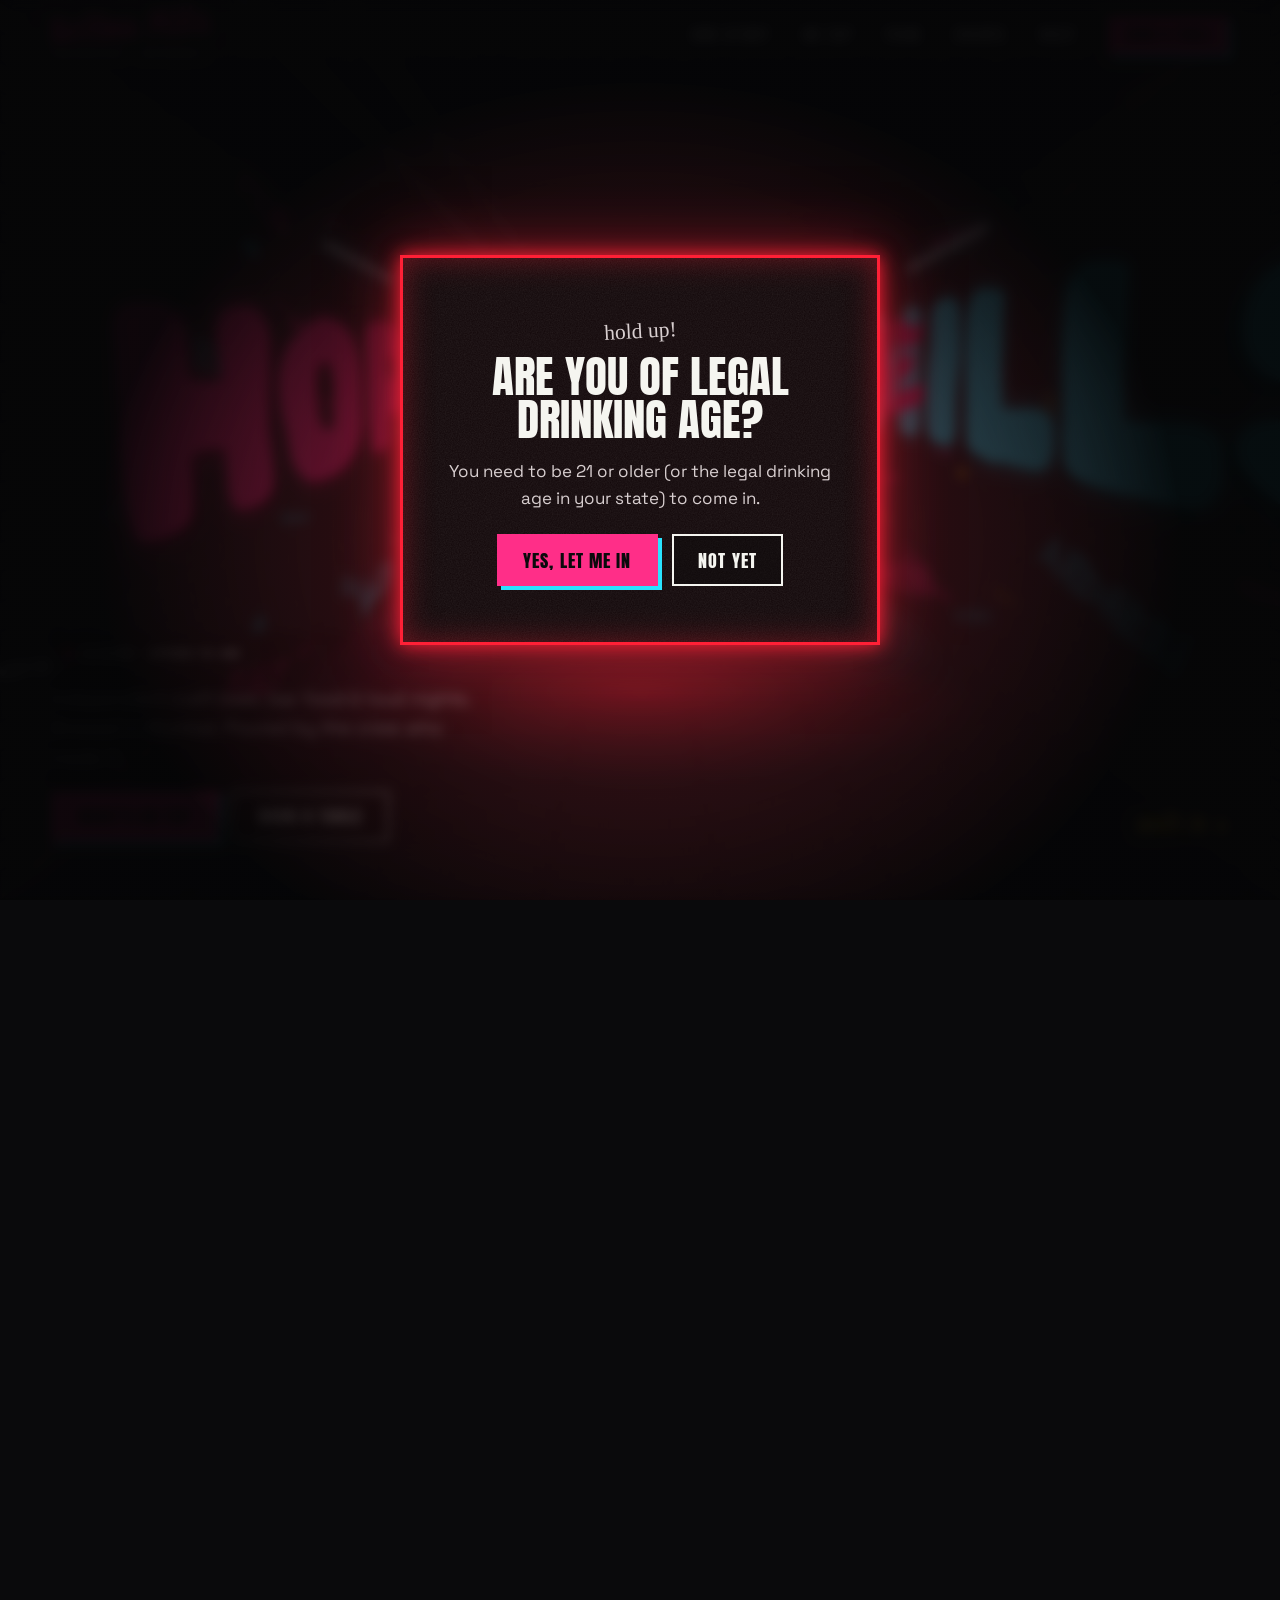
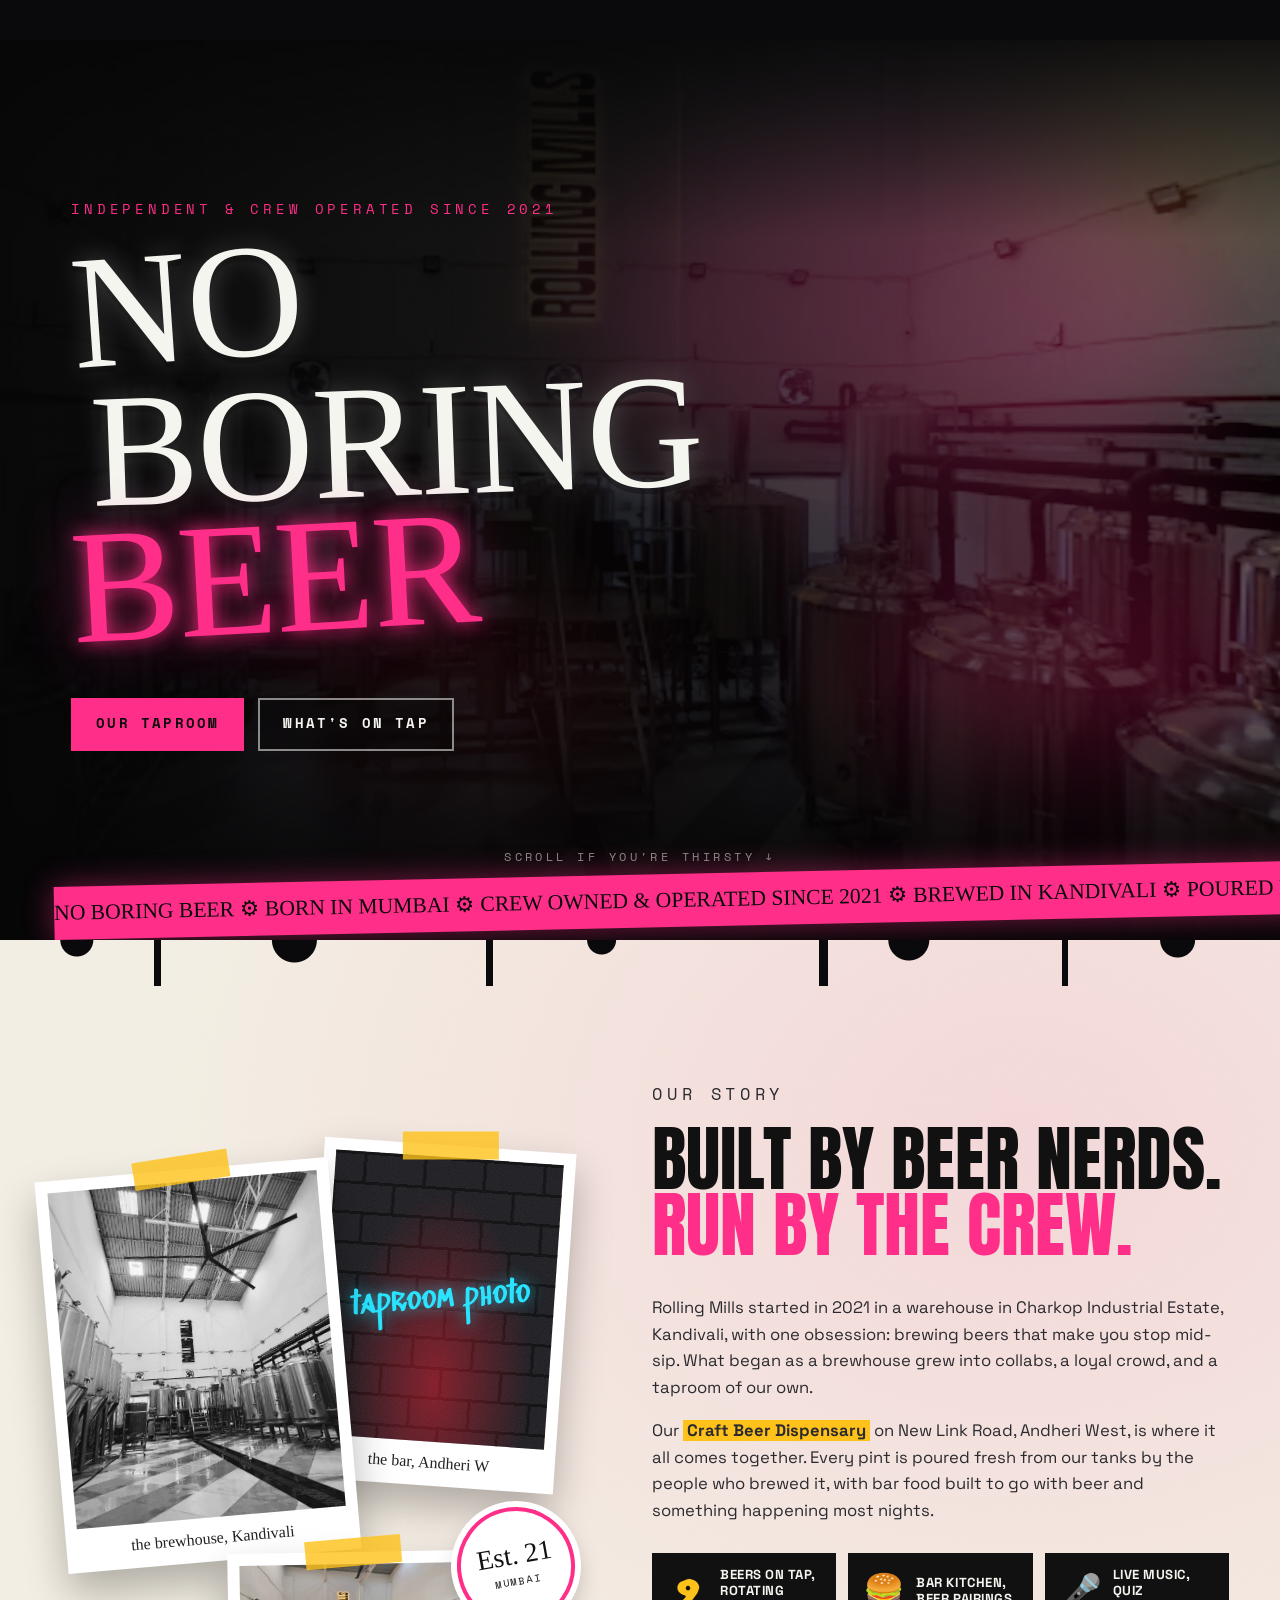
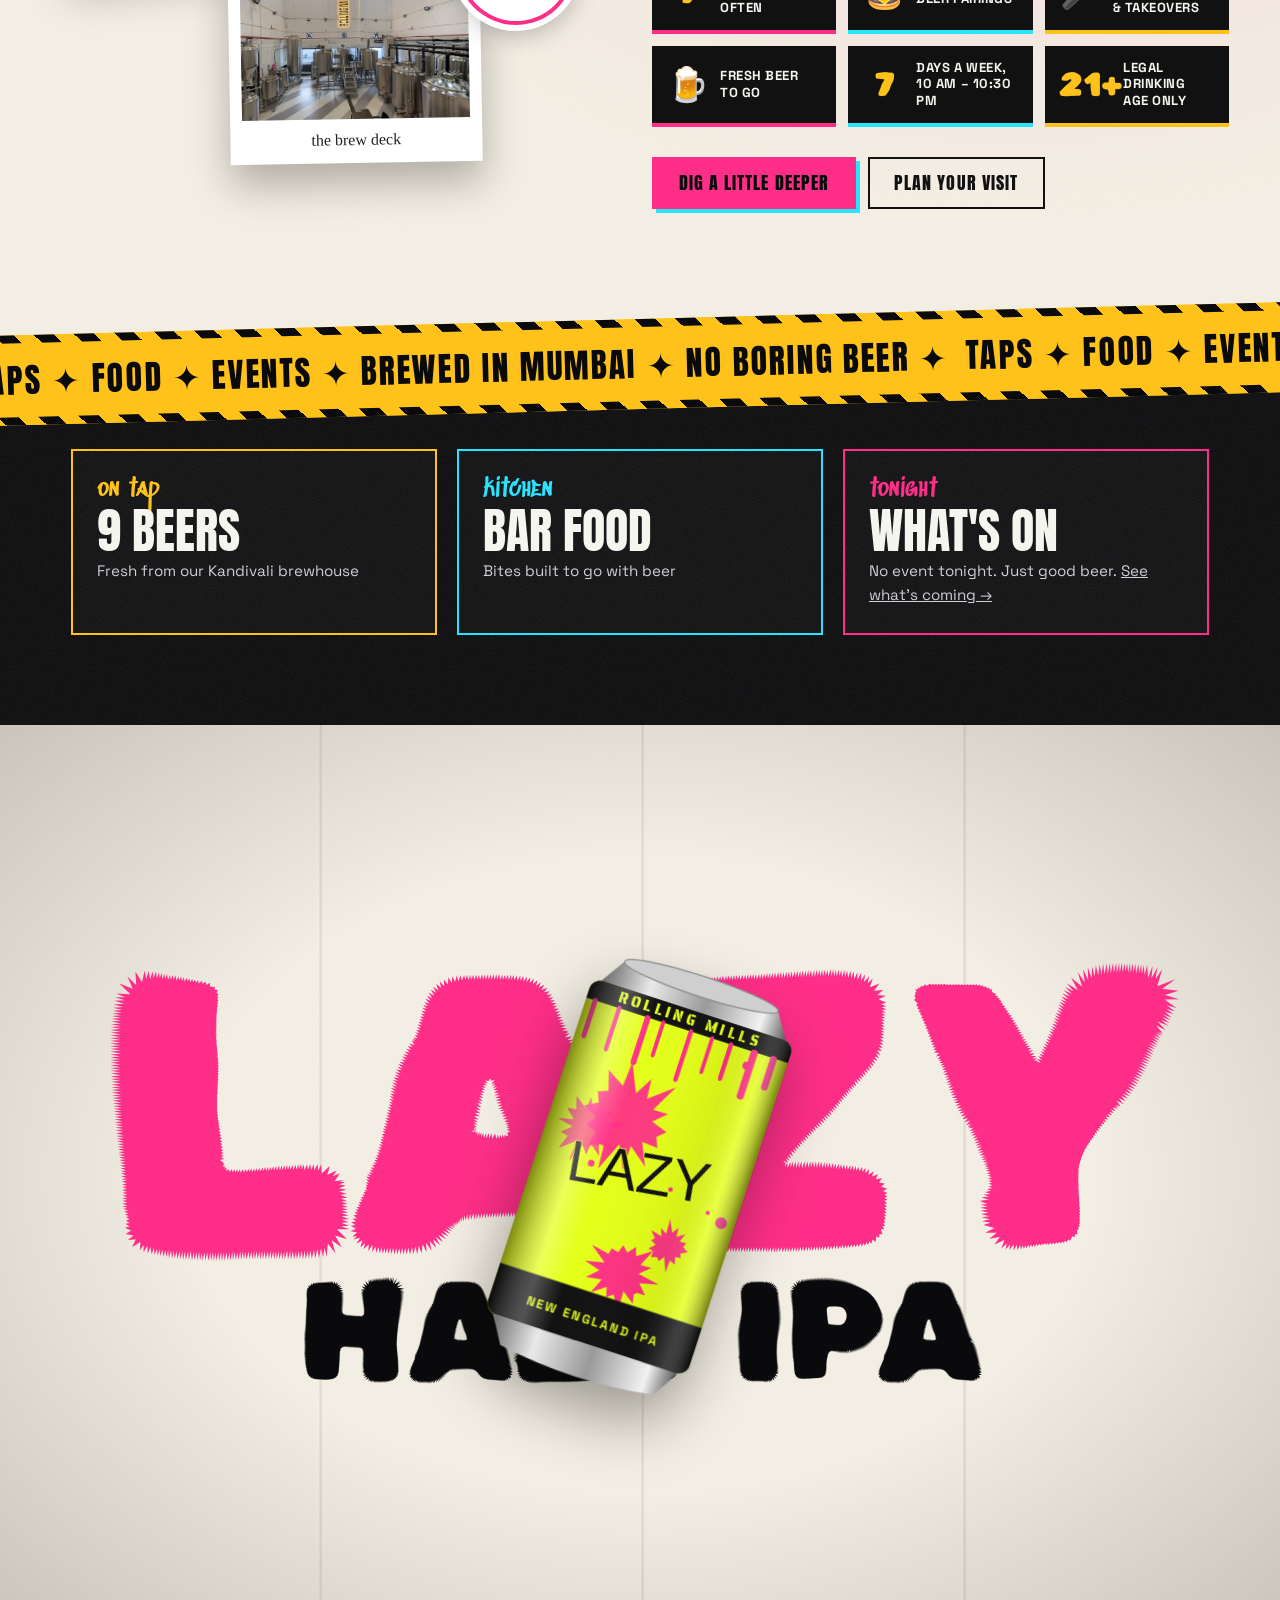
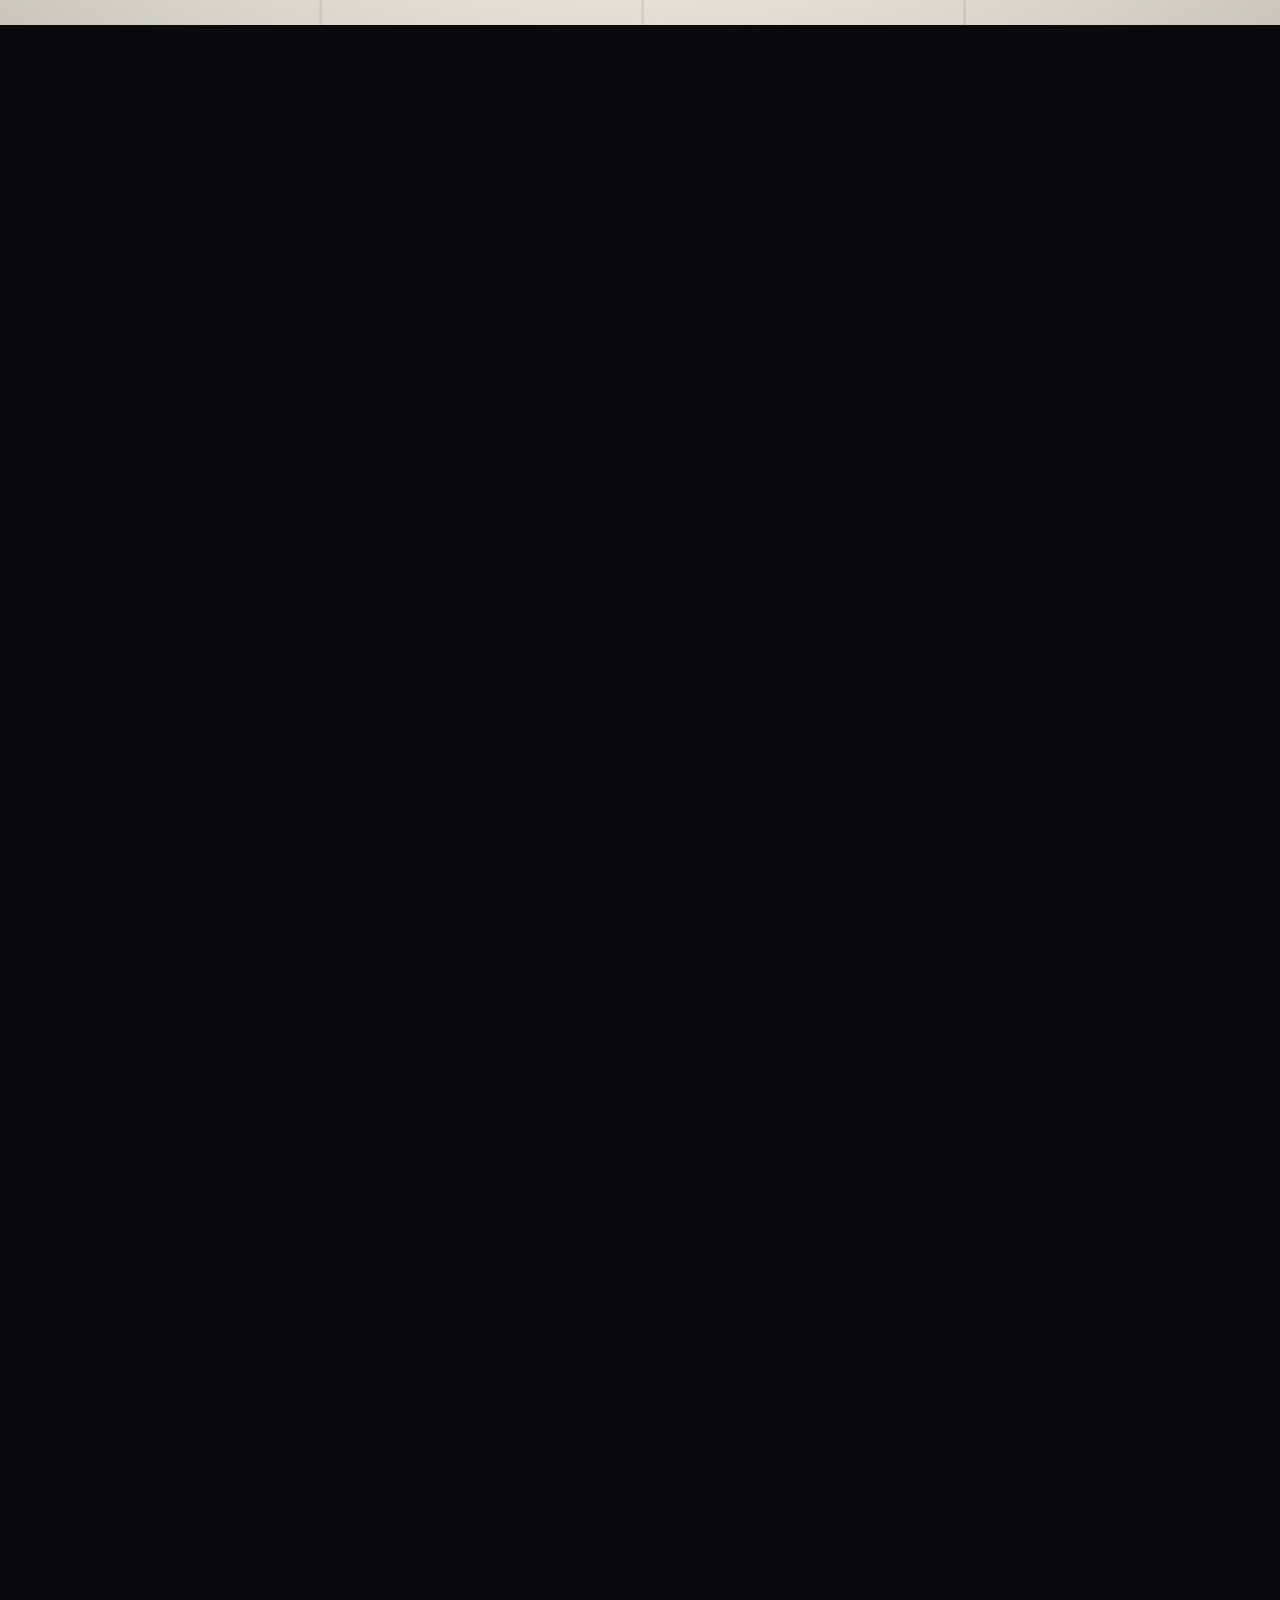
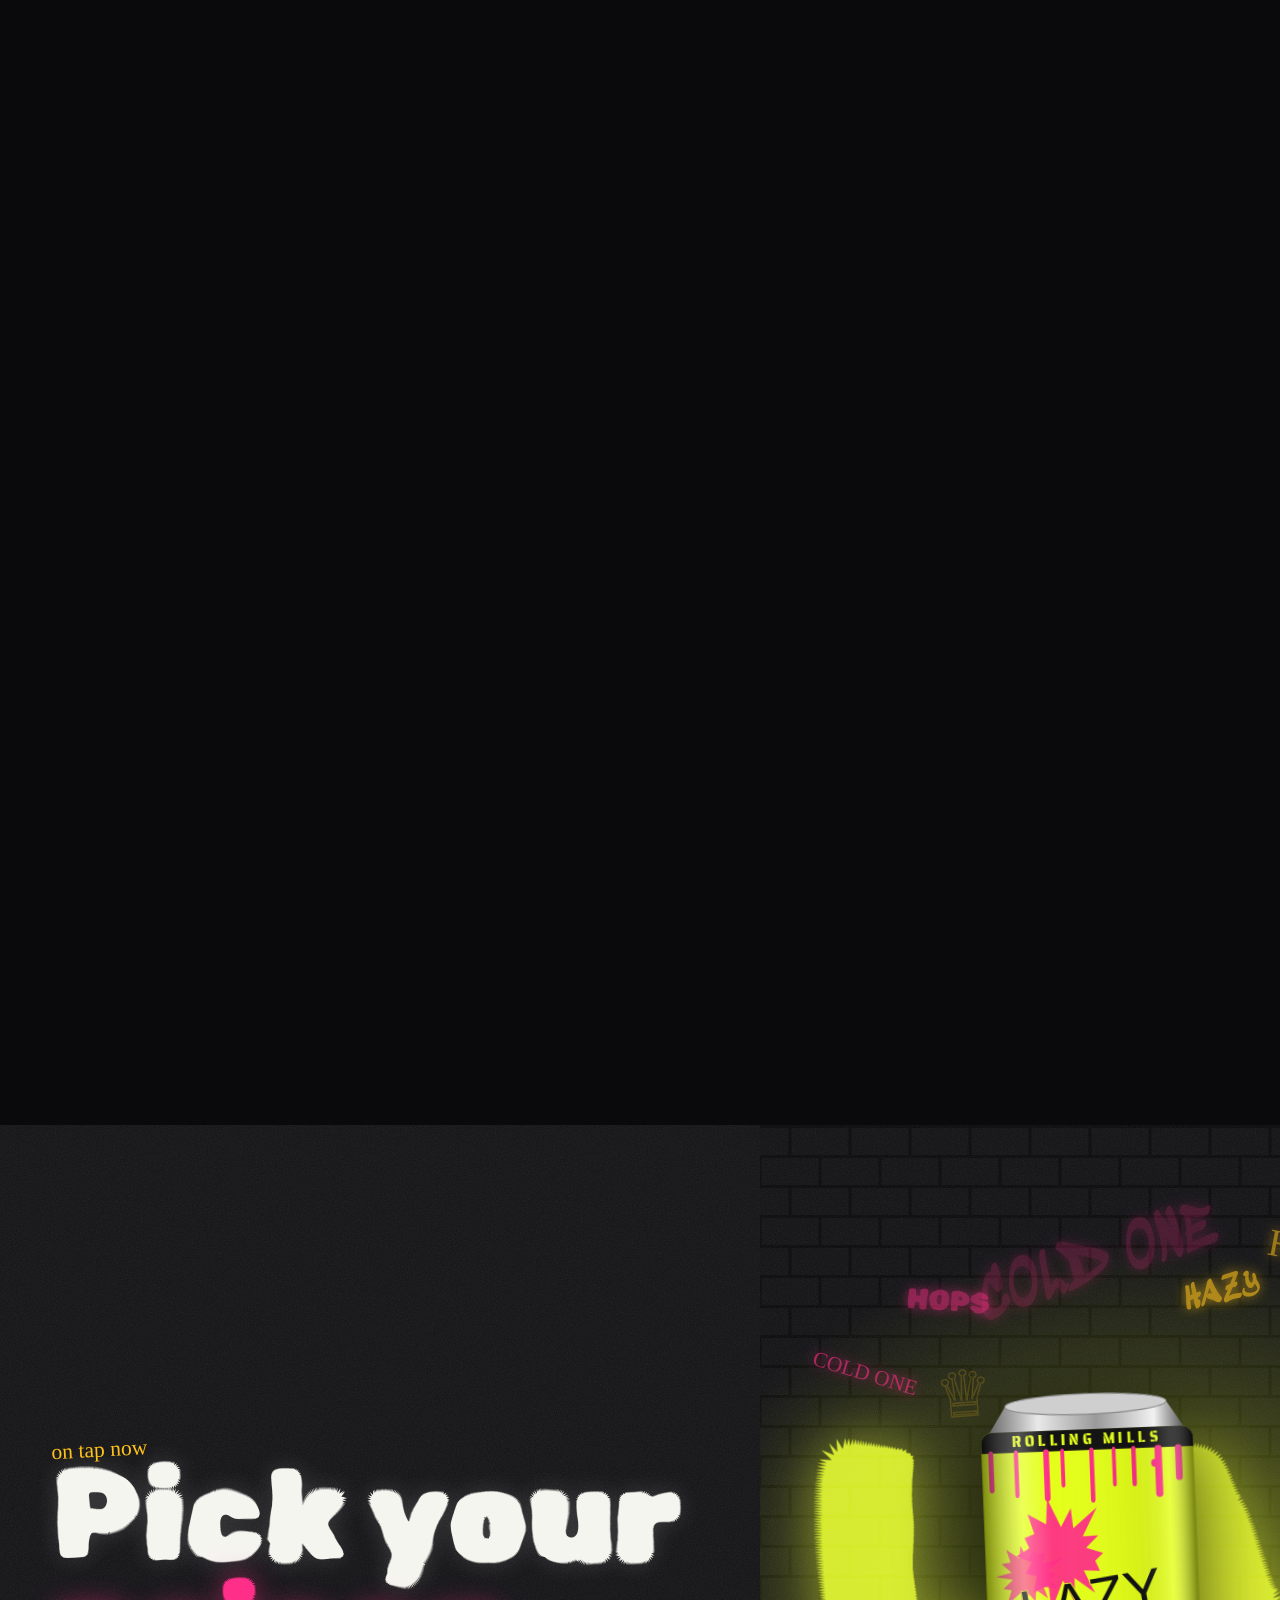
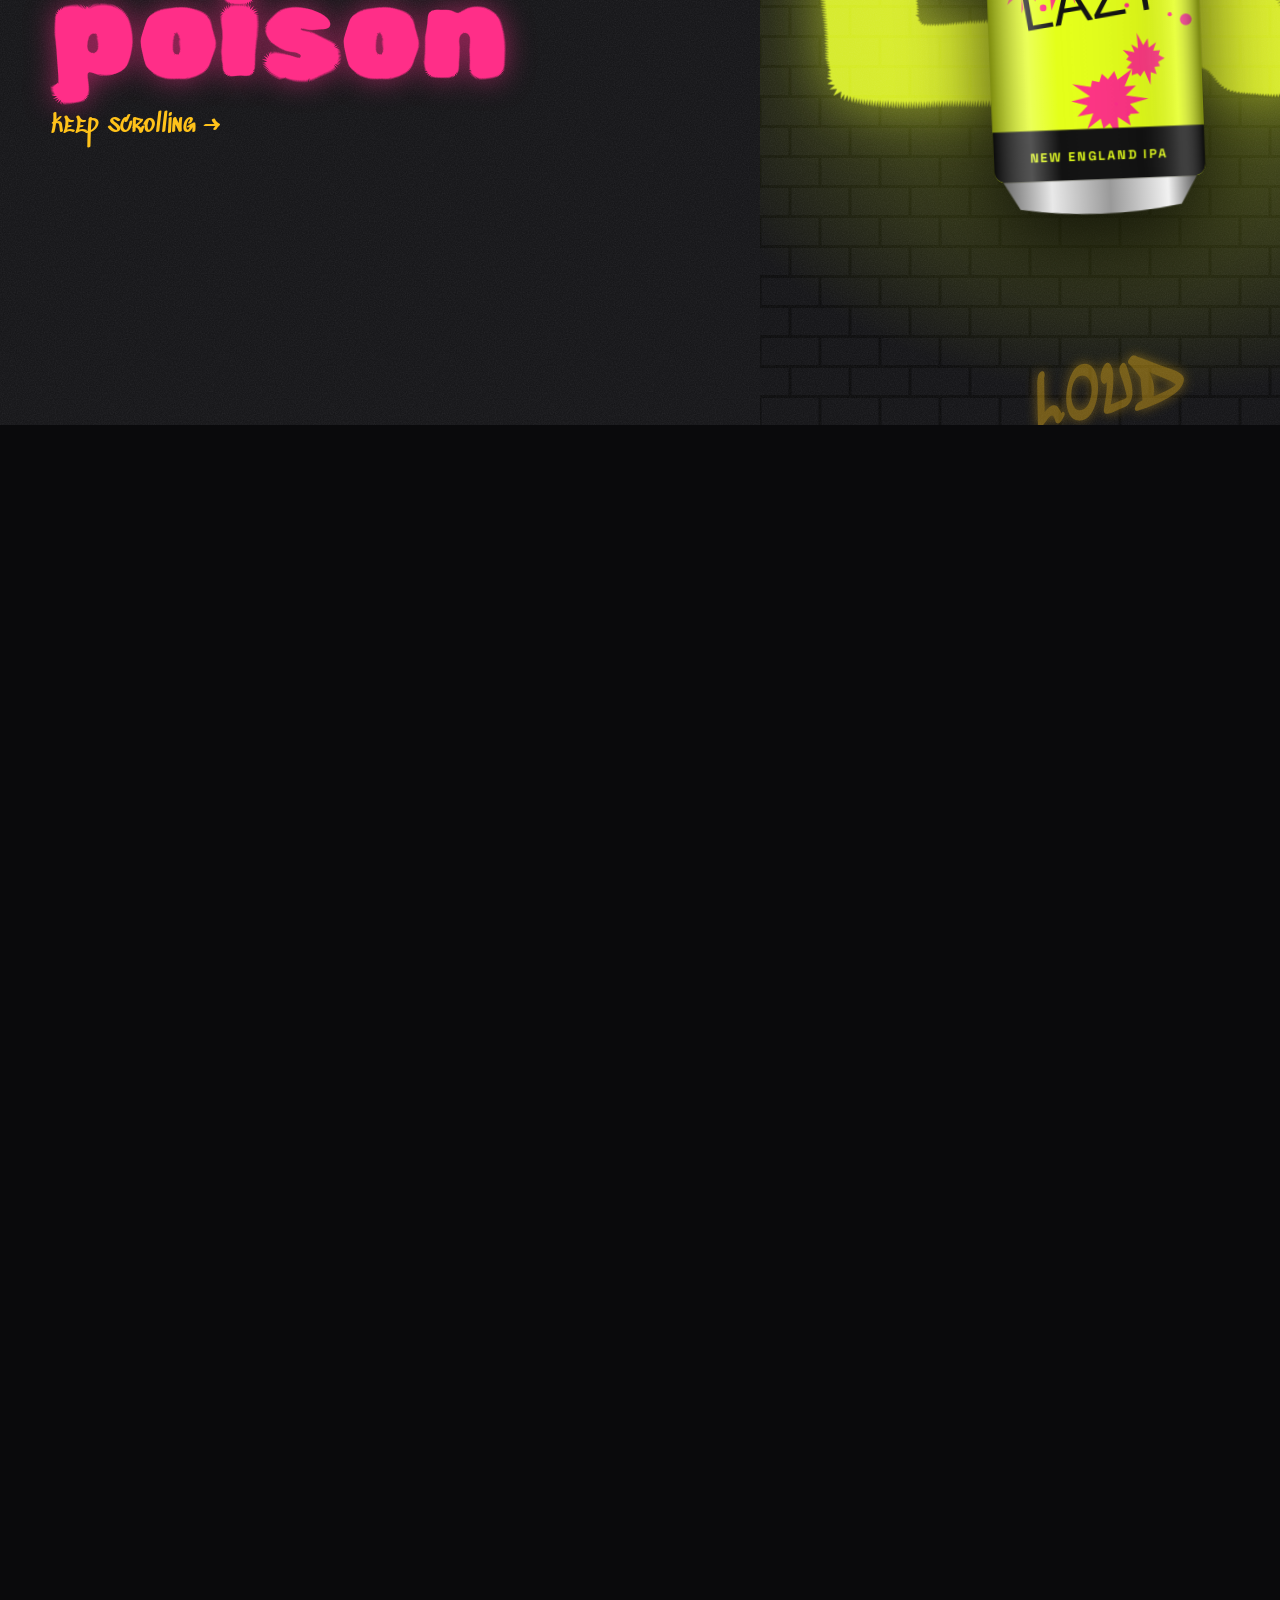
==== commit 7b1456e0: "Add Our Story page modelled on the reference video New story.html: dark hero with brush headline and" ====
--- a/index.html
+++ b/index.html
@@ -35,7 +35,7 @@
       <span class="logo-sub">taproom · mumbai</span>
     </a>
     <nav class="site-nav" id="site-nav" aria-label="Main">
-      <a href="#about">About</a>
+      <a href="story.html">Our Story</a>
       <a href="#taps">On Tap</a>
       <a href="#food">Food</a>
       <a href="#events">Events</a>
@@ -152,8 +152,8 @@
           </ul>
 
           <div class="about-actions">
-            <a href="#visit" class="btn btn-spray">Plan your visit</a>
-            <a href="#book" class="btn btn-ghost">Book a table</a>
+            <a href="story.html" class="btn btn-spray">Dig a little deeper</a>
+            <a href="#visit" class="btn btn-ghost">Plan your visit</a>
           </div>
         </div>
       </div>
--- a/css/styles.css
+++ b/css/styles.css
@@ -941,3 +941,124 @@
   .f-stats { opacity: 1; }
   .splat { transform: none; }
 }
+
+/* =========================================================
+   OUR STORY PAGE (story.html)
+   ========================================================= */
+.site-nav a.is-current { color: var(--pink); }
+.story-page .site-header { background: rgba(10,10,12,.85); backdrop-filter: blur(10px); }
+.mono-copy, .sh-lead, .dz-copy p, .tl-text {
+  font-family: "Space Mono", ui-monospace, monospace; font-size: .9rem; line-height: 1.8;
+}
+
+/* hero */
+.sh {
+  position: relative; min-height: 100vh; min-height: 100svh; overflow: hidden;
+  display: flex; align-items: center;
+  background: #060607 var(--noise);
+  background-image: radial-gradient(ellipse 60% 70% at 15% 70%, rgba(255,46,136,.22), transparent 70%), var(--noise);
+  padding: 110px var(--gutter) 70px;
+}
+.sh .wall-tags { opacity: .35; }
+.sh-grid { position: relative; z-index: 2; width: 100%; max-width: var(--max); margin: 0 auto; display: grid; grid-template-columns: 1.05fr 1fr; gap: clamp(30px, 5vw, 70px); align-items: center; }
+.sh-title {
+  display: flex; flex-direction: column; align-items: flex-start;
+  font-family: var(--f-marker); text-transform: uppercase; color: var(--white);
+  font-size: clamp(3.6rem, min(11vw, 16vh), 10rem); line-height: .86; margin-bottom: .35em;
+}
+.sh-line { display: block; text-shadow: 0 0 26px rgba(255,255,255,.2); }
+.sh-line:nth-child(1) { transform: rotate(-3deg); }
+.sh-line:nth-child(2) { transform: rotate(-1deg) translateX(.1em); }
+.sh-hot { color: var(--pink); transform: rotate(-4deg); text-shadow: 0 0 18px rgba(255,46,136,.95), 0 0 60px rgba(255,46,136,.6); }
+.sh-lead { max-width: 440px; color: #bdbdc3; }
+.sh-photo { margin: 0; transform: rotate(3deg); box-shadow: 0 40px 80px rgba(0,0,0,.7), 0 0 0 1px rgba(255,255,255,.08); }
+.sh-photo img { display: block; width: 100%; height: auto; aspect-ratio: 4 / 3.2; object-fit: cover; }
+
+/* day zero */
+.dz { background: var(--paper) var(--noise); color: #111; text-align: center; padding: clamp(80px, 11vw, 140px) var(--gutter); }
+.dz .th-kicker { color: #c8106a; }
+.dz-title { font-family: var(--f-marker); text-transform: uppercase; font-size: clamp(2.6rem, 6vw, 4.8rem); line-height: .95; margin: 0 0 .6em; }
+.dz-title span { color: var(--pink); }
+.dz-copy { max-width: 660px; margin: 0 auto; color: #2b2b2f; }
+
+/* photo band */
+.band { position: relative; height: clamp(420px, 80vh, 760px); overflow: hidden; background: #000; }
+.band-img { position: absolute; inset: 0; }
+.band-img img { width: 100%; height: 100%; object-fit: cover; filter: grayscale(.5) brightness(.5) contrast(1.15); }
+.band::after { content: ""; position: absolute; inset: 0; background: linear-gradient(0deg, rgba(6,6,7,.9) 0%, transparent 55%), linear-gradient(90deg, rgba(255,46,136,.18), transparent 60%); }
+.band-text {
+  position: absolute; z-index: 2; left: var(--gutter); bottom: clamp(40px, 8vh, 90px); margin: 0;
+  display: flex; flex-direction: column;
+  font-family: var(--f-marker); text-transform: uppercase; color: var(--white);
+  font-size: clamp(2.8rem, 7.5vw, 6.5rem); line-height: .92; text-shadow: 0 6px 30px rgba(0,0,0,.6);
+}
+.band-text span:last-child { color: var(--pink); text-shadow: 0 0 30px rgba(255,46,136,.7); }
+
+/* timeline */
+.tl { position: relative; overflow: hidden; background: #060607; padding: clamp(90px, 11vw, 150px) var(--gutter); }
+.tl .wall-tags { opacity: .25; }
+.tl-head { position: relative; z-index: 2; max-width: 760px; margin: 0 auto 60px; }
+.tl-title { font-family: var(--f-marker); text-transform: uppercase; font-size: clamp(2.6rem, 6vw, 4.8rem); line-height: .95; color: var(--white); }
+.tl-title span { color: var(--pink); text-shadow: 0 0 24px rgba(255,46,136,.8); }
+.tl-wrap { position: relative; z-index: 2; max-width: 760px; margin: 0 auto; padding-left: 56px; }
+.tl-rail { position: absolute; left: 17px; top: 6px; bottom: 6px; width: 3px; background: rgba(245,245,240,.12); }
+.tl-fill { display: block; width: 100%; height: 100%; background: var(--pink); box-shadow: 0 0 12px var(--pink); transform-origin: top; }
+.tl-list { list-style: none; margin: 0; padding: 0; }
+.tl-item { position: relative; padding-bottom: 54px; }
+.tl-item:last-child { padding-bottom: 0; }
+.tl-dot { position: absolute; left: -46px; top: 4px; width: 16px; height: 16px; border-radius: 50%; border: 3px solid var(--pink); background: #060607; transition: background .3s, box-shadow .3s; }
+.tl-item.is-lit .tl-dot { background: var(--pink); box-shadow: 0 0 14px var(--pink); }
+.tl-when { font-family: "Space Mono", monospace; font-size: .8rem; letter-spacing: .2em; text-transform: uppercase; color: var(--pink); margin: 0 0 .3em; }
+.tl-name { font-family: var(--f-marker); text-transform: uppercase; font-size: clamp(1.8rem, 3.4vw, 2.6rem); color: var(--white); margin-bottom: .3em; }
+.tl-text { color: #a9a9b0; margin: 0; max-width: 560px; }
+
+/* reviews */
+.rv { background: var(--paper) var(--noise); color: #111; padding: clamp(80px, 10vw, 130px) var(--gutter); }
+.rv-title { text-align: center; font-family: var(--f-marker); text-transform: uppercase; font-size: clamp(2.4rem, 5.5vw, 4.4rem); margin-bottom: 40px; }
+.rv-title span { color: var(--pink); }
+.rv-grid { max-width: var(--max); margin: 0 auto; columns: 3 280px; column-gap: 20px; }
+.rv-grid.rv-empty { columns: auto; display: flex; justify-content: center; }
+.rv-grid.rv-empty .rv-card { max-width: 420px; }
+.rv-card { break-inside: avoid; margin: 0 0 20px; background: #fff; padding: 22px; box-shadow: 0 10px 30px rgba(0,0,0,.08); border-radius: 6px; }
+.rv-stars { color: #f5b400; letter-spacing: 2px; margin: 0 0 .5em; }
+.rv-text { font-size: .95rem; }
+.rv-who { font-size: .85rem; color: #555; margin: 0; }
+.rv-cta { background: #111; color: var(--white); text-align: center; border: 3px solid var(--pink); box-shadow: 0 0 30px -8px var(--pink); }
+.rv-cta h3 { font-family: var(--f-marker); text-transform: uppercase; font-size: 1.9rem; margin-bottom: .4em; }
+.rv-cta p { color: #c9c9cf; }
+
+/* instagram strip */
+.ig-strip { background: #060607; padding: clamp(70px, 9vw, 120px) var(--gutter); text-align: center; }
+.igs-title { font-family: var(--f-marker); text-transform: uppercase; font-size: clamp(1.8rem, 4.4vw, 3.6rem); color: var(--white); margin-bottom: 36px; }
+.igs-title a { overflow-wrap: anywhere; color: var(--pink); text-decoration: none; text-shadow: 0 0 20px rgba(255,46,136,.6); }
+.igs-row { max-width: var(--max); margin: 0 auto; display: grid; grid-template-columns: repeat(5, 1fr); gap: 12px; }
+.igs-tile { position: relative; display: block; aspect-ratio: 4 / 5; overflow: hidden; border-radius: 6px; background: #17171b var(--bricks); }
+.igs-tile img { width: 100%; height: 100%; object-fit: cover; transition: transform .4s; }
+.igs-tile.is-can { display: grid; place-items: center; background: radial-gradient(ellipse at 50% 60%, rgba(255,46,136,.35), transparent 70%), #17171b var(--bricks); }
+.igs-tile.is-can svg { width: 46%; transform: rotate(-10deg); transition: transform .4s; filter: drop-shadow(0 18px 20px rgba(0,0,0,.6)); }
+.igs-tile:hover img { transform: scale(1.06); }
+.igs-tile:hover svg { transform: rotate(4deg) scale(1.06); }
+.igs-hover { position: absolute; inset: auto 0 0; padding: 10px; font-family: "Space Mono", monospace; font-size: .7rem; letter-spacing: .1em; color: var(--white); background: linear-gradient(0deg, rgba(0,0,0,.75), transparent); opacity: 0; transition: opacity .3s; }
+.igs-tile:hover .igs-hover, .igs-tile:focus-visible .igs-hover { opacity: 1; }
+
+/* join */
+.join { background: #000; text-align: center; padding: clamp(80px, 10vw, 130px) var(--gutter); }
+.join-title { font-family: var(--f-marker); text-transform: uppercase; font-size: clamp(2.4rem, 6vw, 4.8rem); color: var(--white); margin-bottom: 28px; }
+.join-title span { color: var(--pink); text-shadow: 0 0 24px rgba(255,46,136,.8); }
+.join-actions { display: flex; gap: 14px; justify-content: center; flex-wrap: wrap; }
+
+@media (max-width: 900px) {
+  .sh-grid { grid-template-columns: 1fr; }
+  .sh-photo { max-width: 520px; }
+  .igs-row { grid-template-columns: repeat(3, 1fr); }
+  .igs-tile:nth-child(n+4) { display: none; }
+}
+@media (max-width: 720px) {
+  .sh { padding-top: 96px; }
+  .tl-wrap { padding-left: 44px; }
+  .tl-rail { left: 11px; }
+  .tl-dot { left: -40px; }
+  .igs-row { grid-template-columns: repeat(2, 1fr); }
+  .igs-title { font-size: 1.6rem; }
+  .igs-tile:nth-child(n+3) { display: none; }
+}
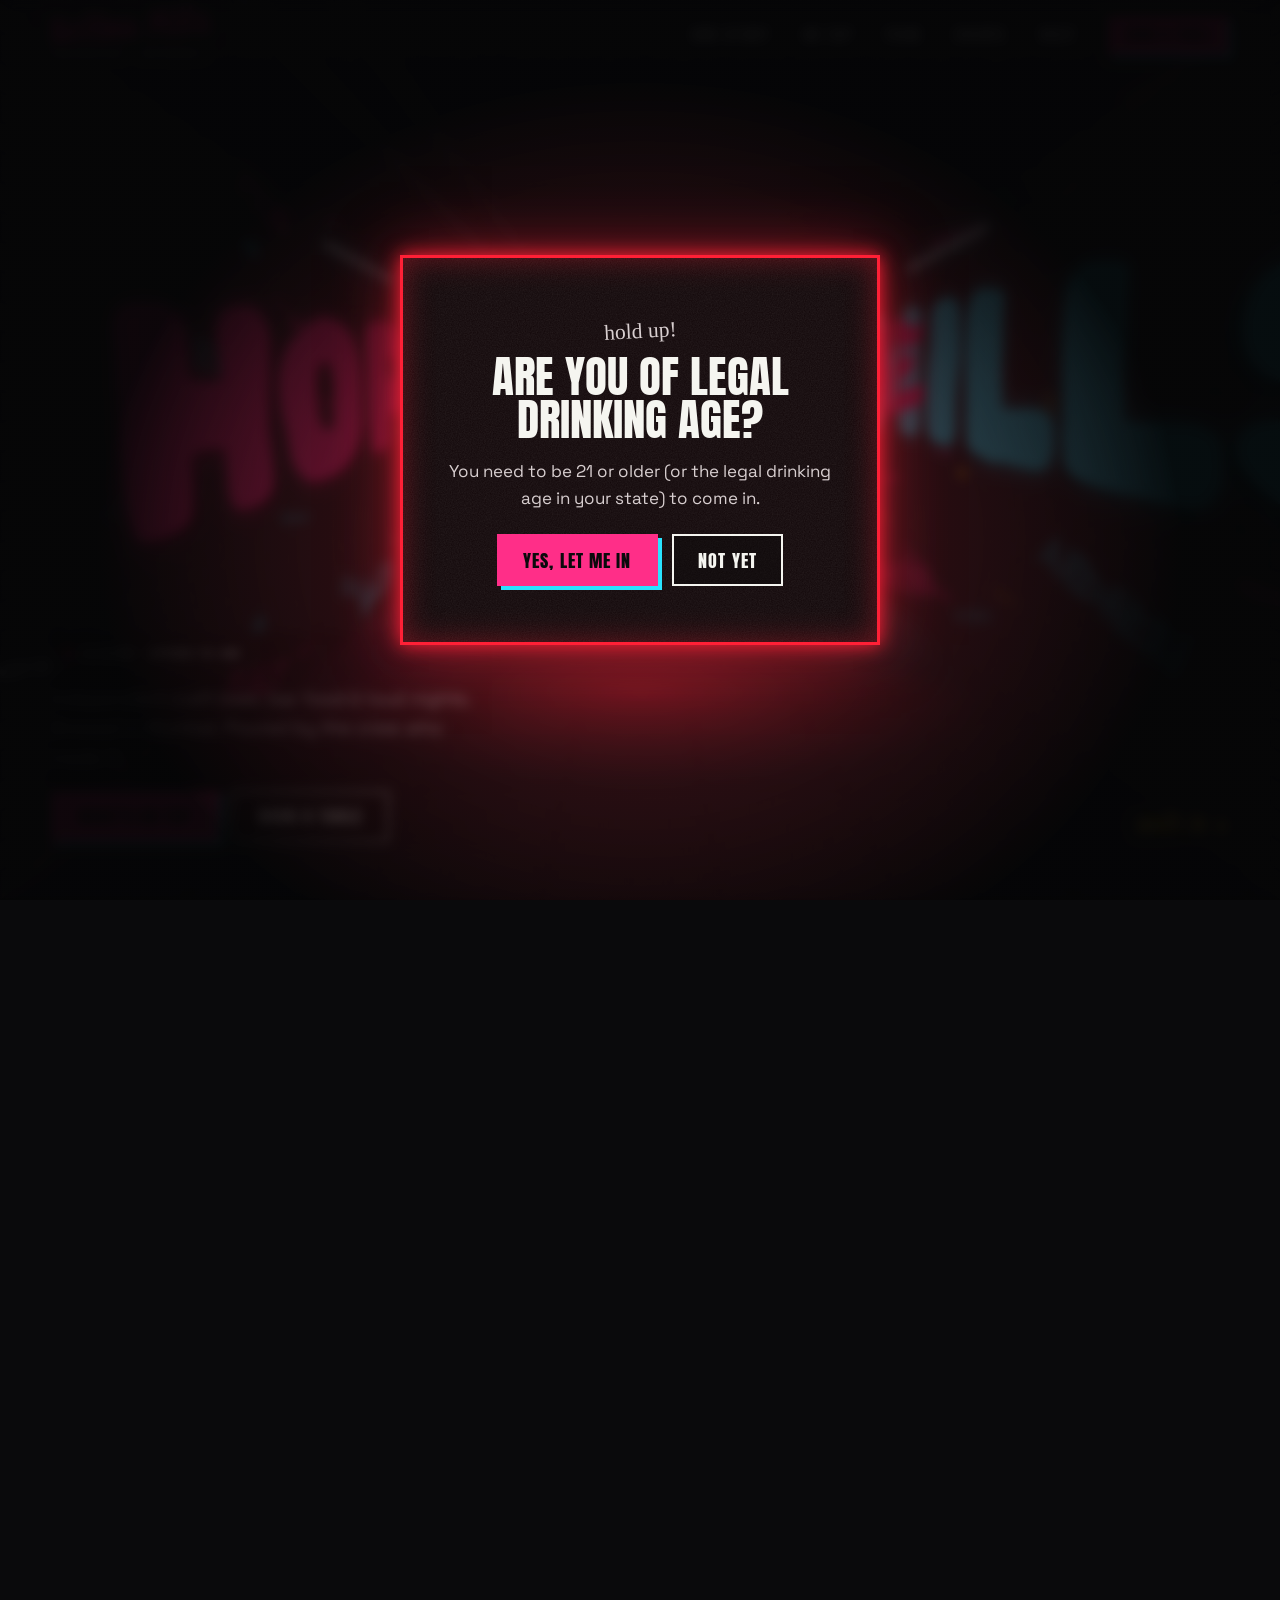
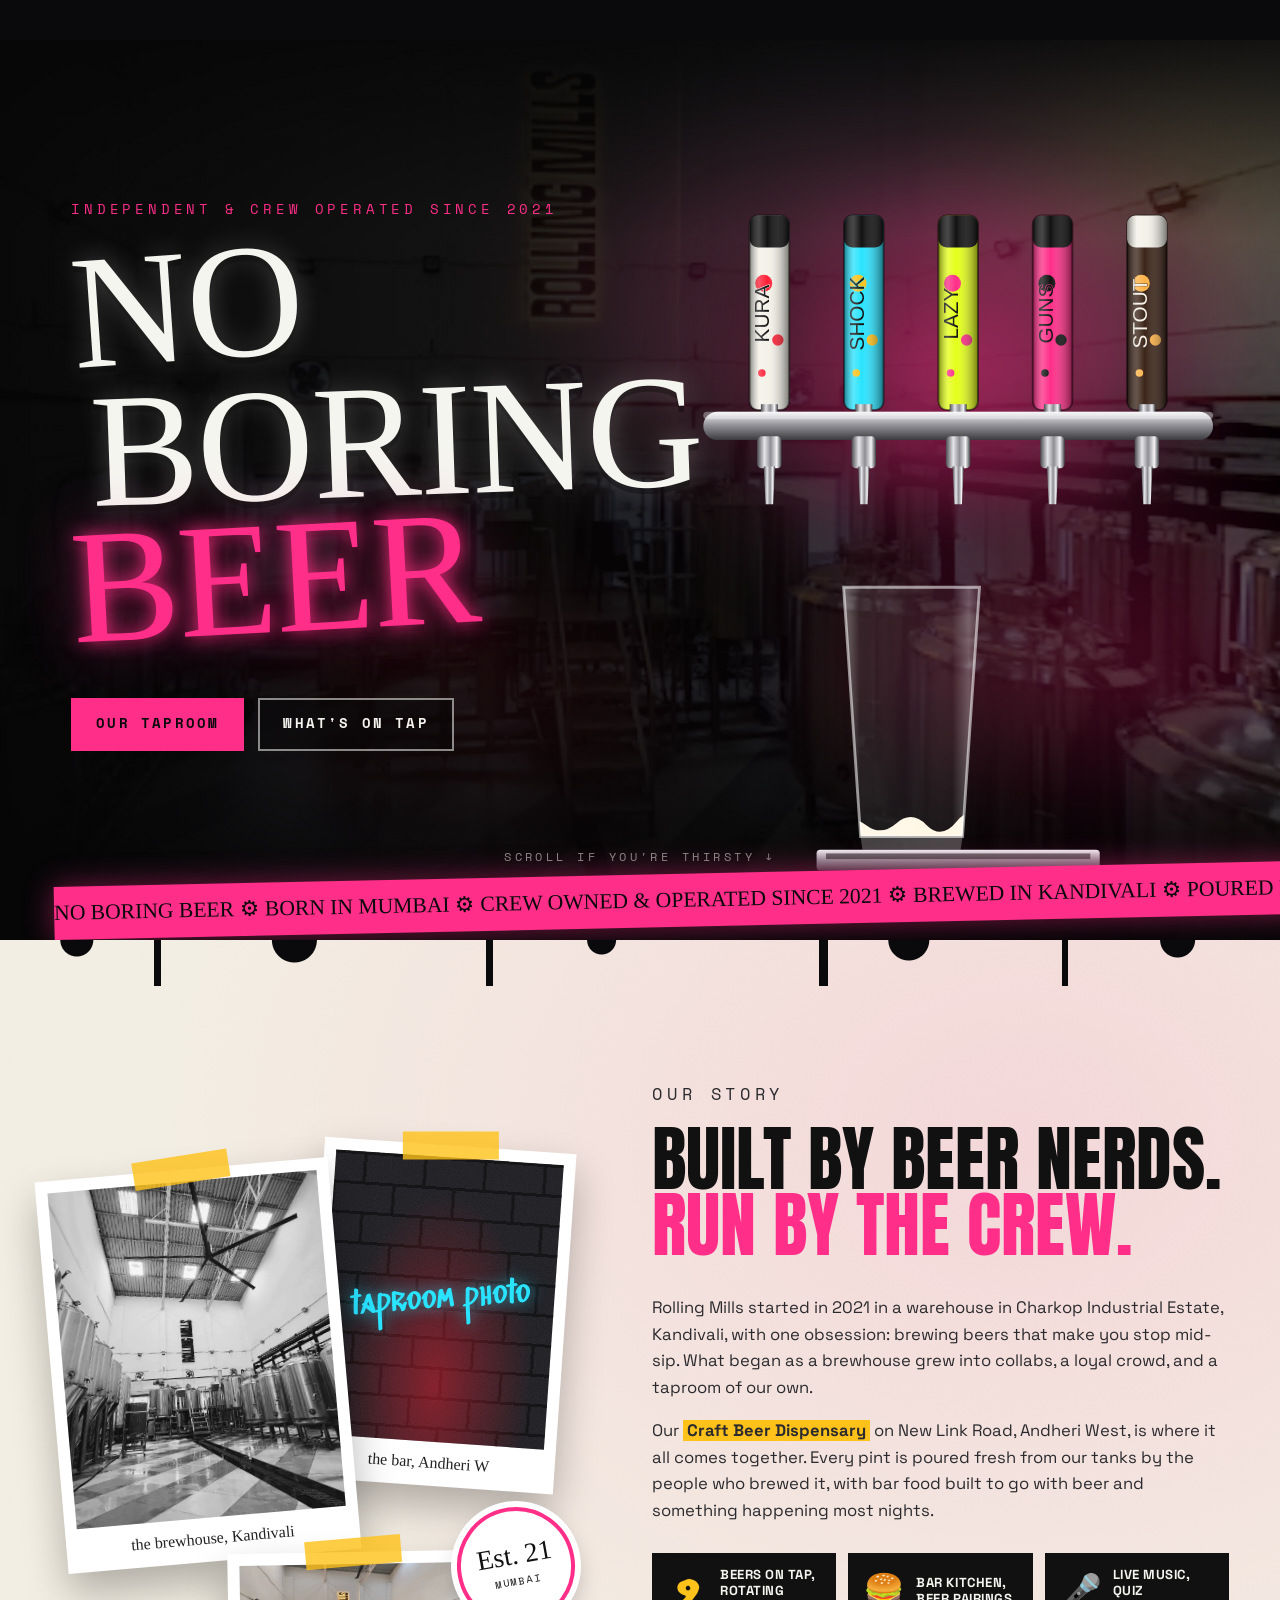
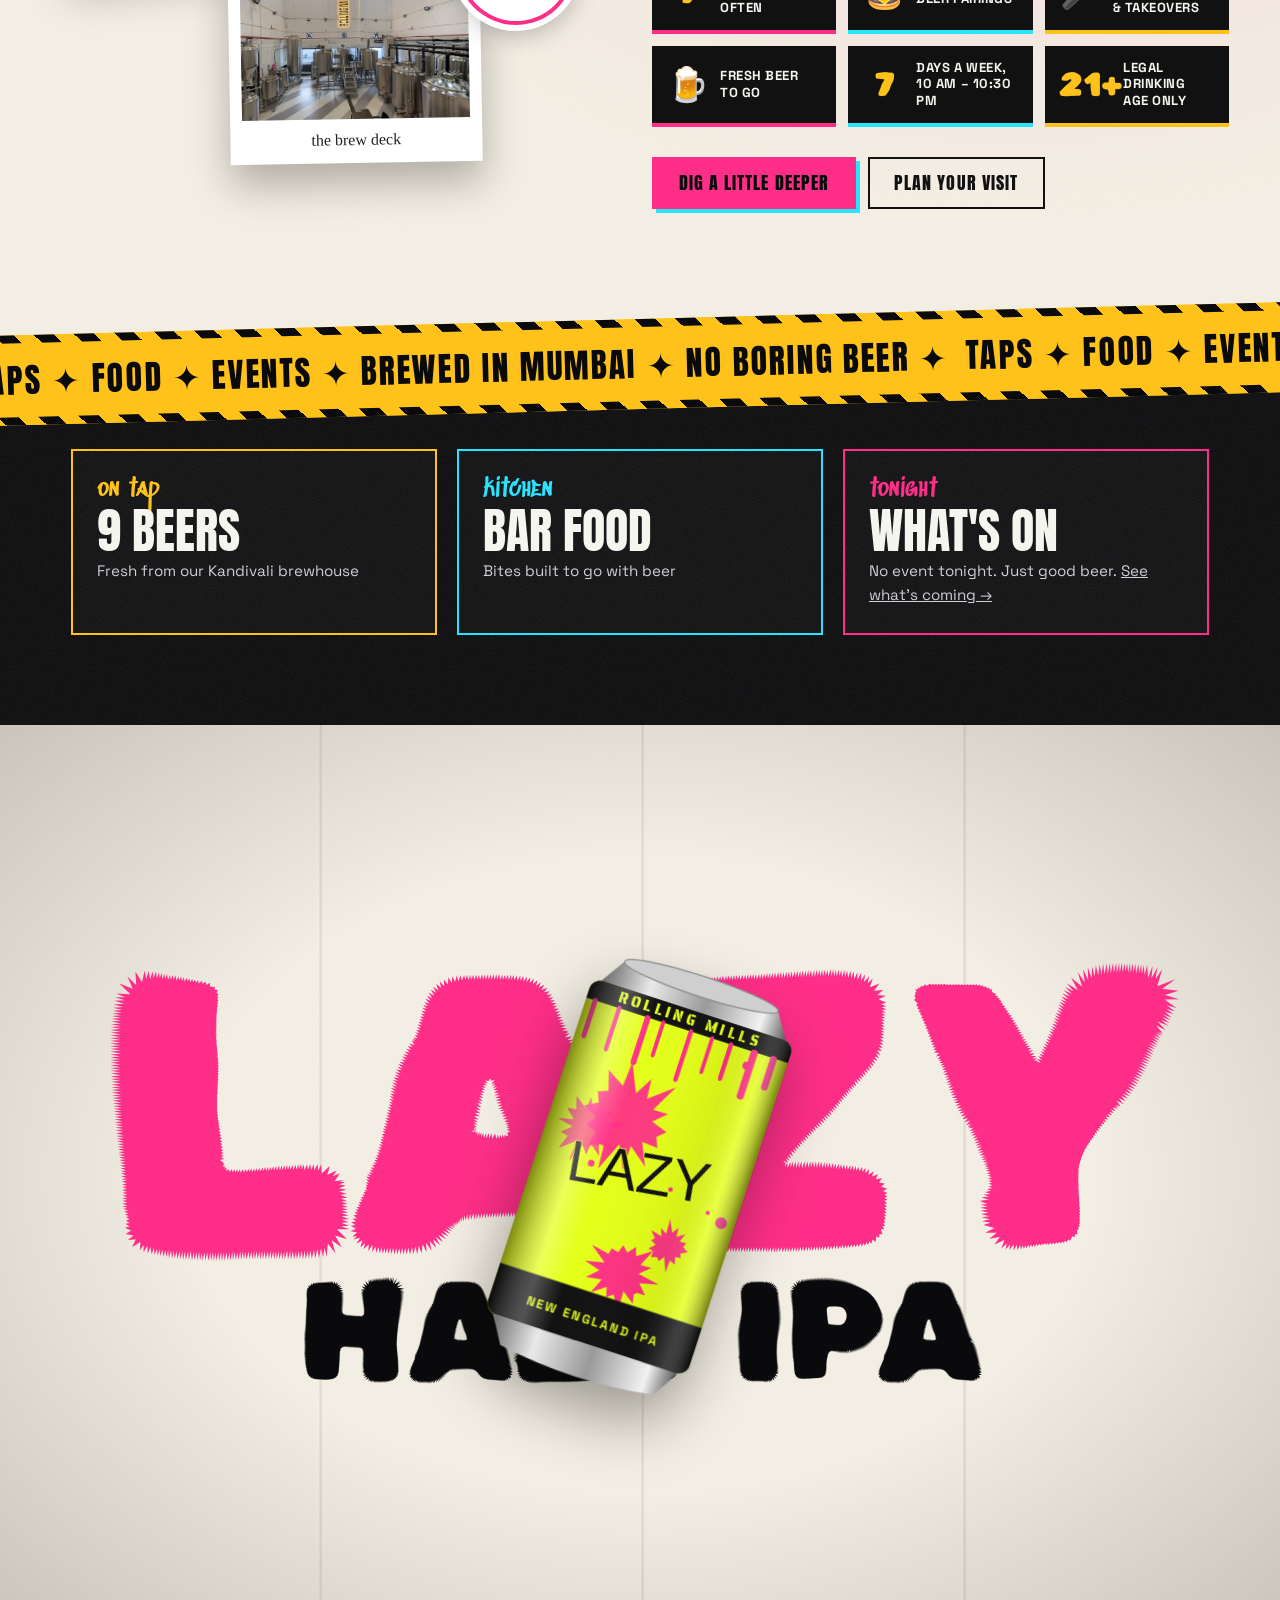
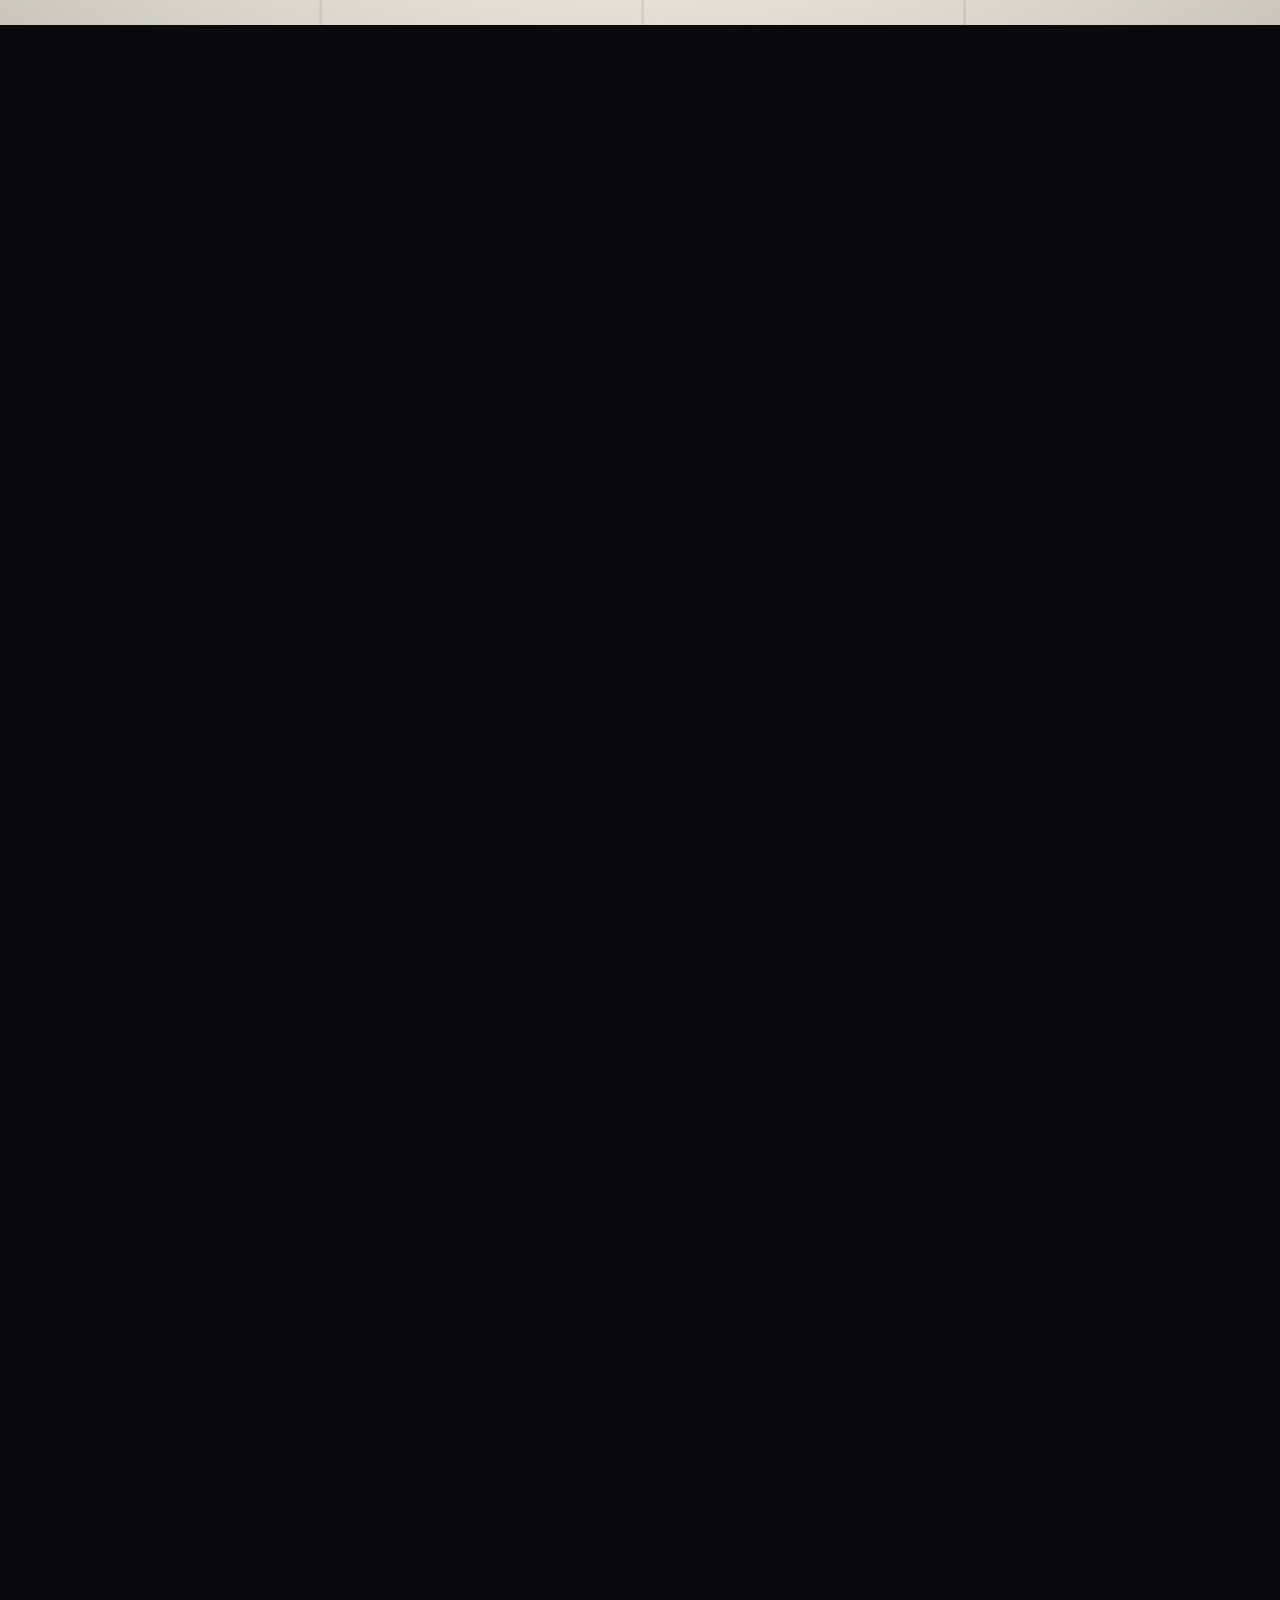
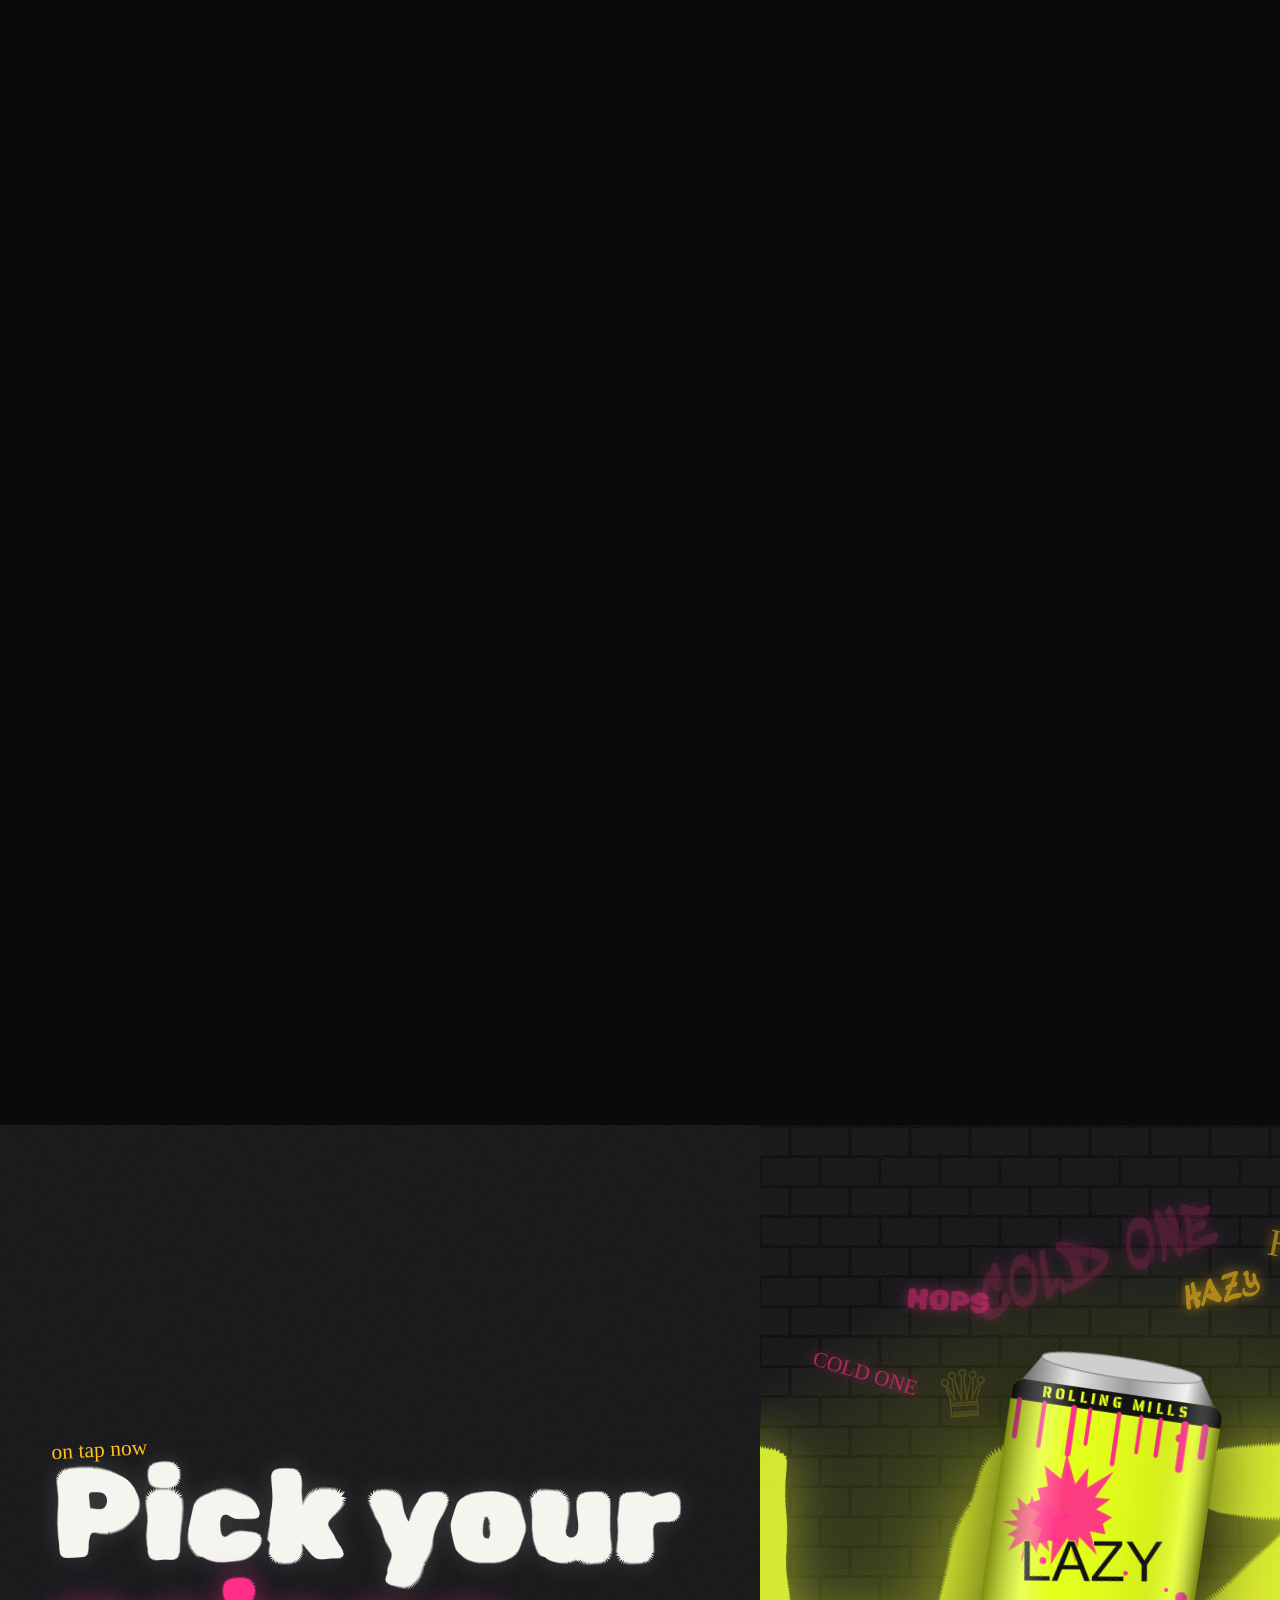
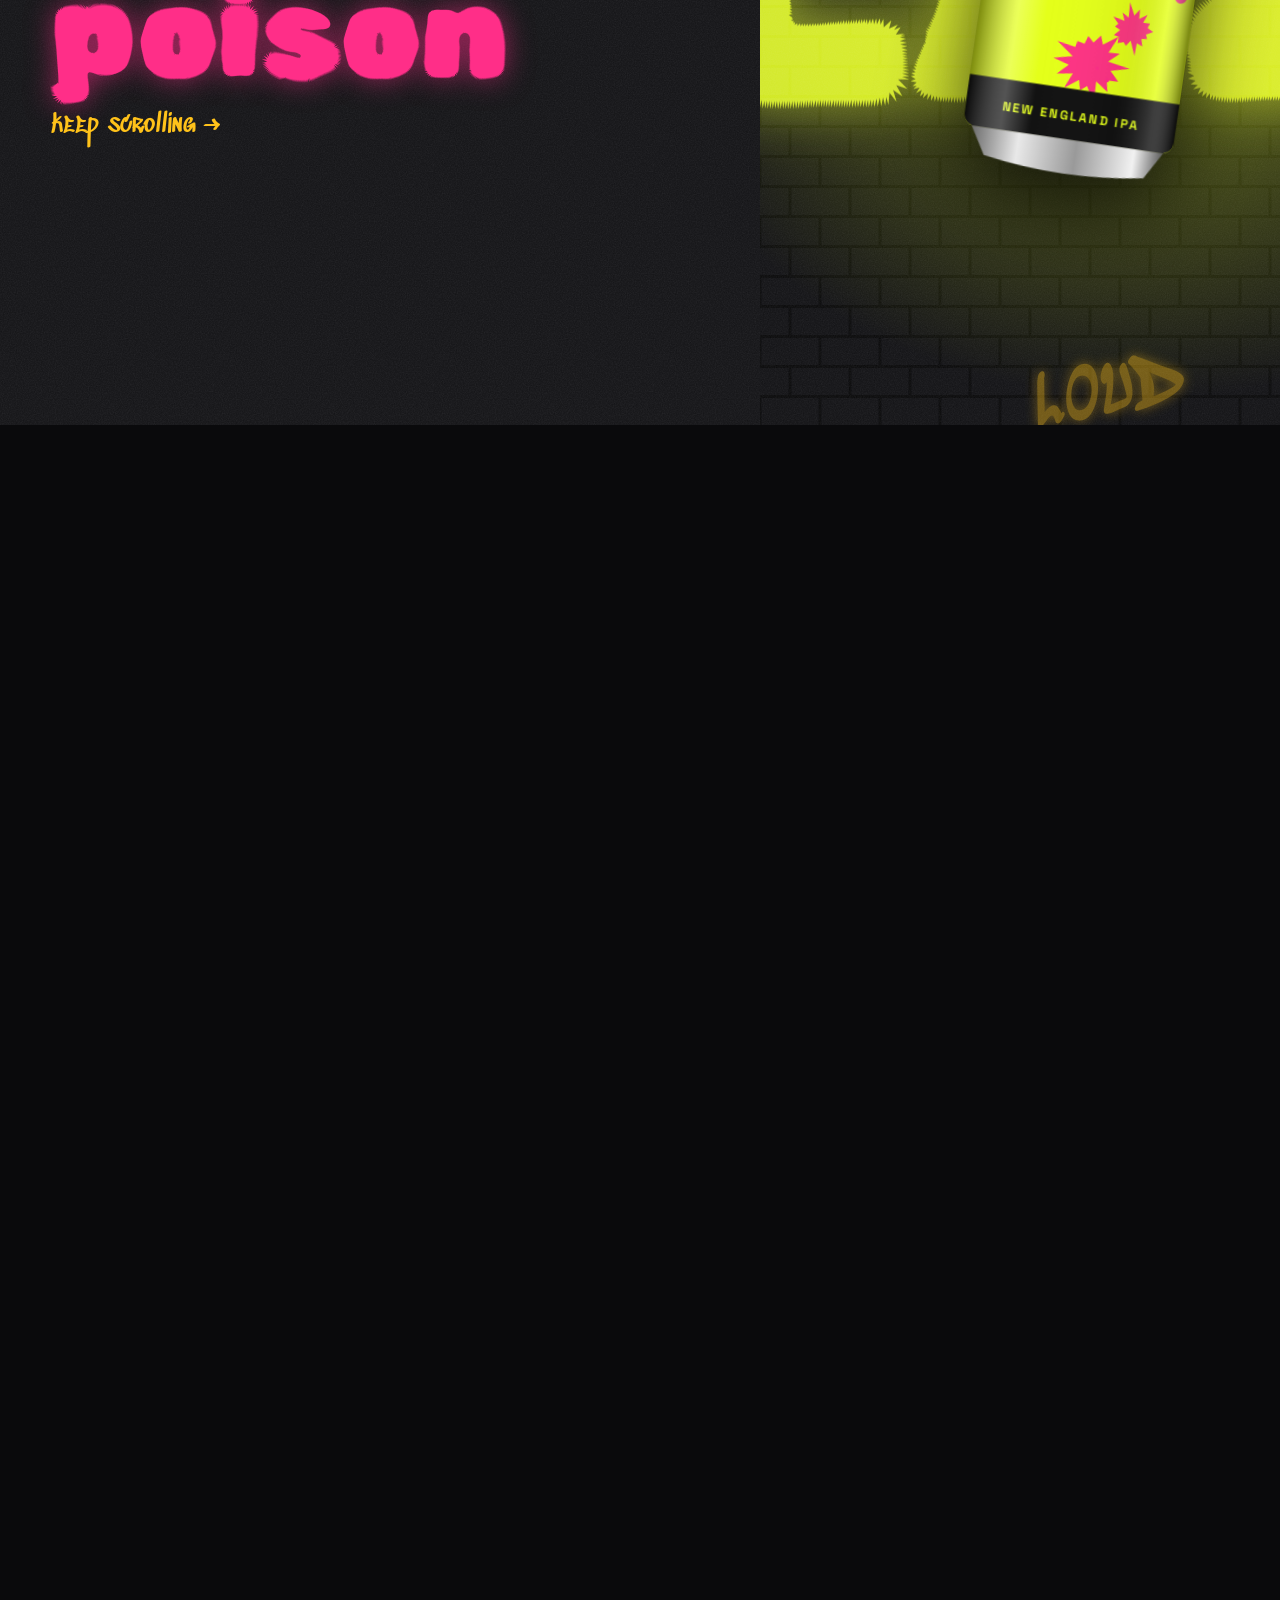
==== commit 1beb0168: "Add looping tap-pour animation to the brand hero Drawn tap tower in our beers' colours: the Lazy han" ====
--- a/index.html
+++ b/index.html
@@ -102,9 +102,120 @@
 
     <!-- ================= BRAND HERO (taproom) ================= -->
     <section class="th" id="brand" aria-labelledby="th-title">
-      <div class="th-bg" aria-hidden="true"><img src="assets/photos/brewhouse-wide.webp" alt=""></div>
+      <div class="th-bg" aria-hidden="true">
+        <img src="assets/photos/brewhouse-wide.webp" alt="">
+        <!-- Drop your own pour video at assets/video/hero-pour.mp4 and it plays here (the drawn tap scene hides itself) -->
+        <video class="th-video" muted loop playsinline preload="auto"><source src="assets/video/hero-pour.mp4" type="video/mp4"></video>
+      </div>
       <div class="th-smoke" aria-hidden="true"><i></i><i></i><i></i><i></i></div>
       <div class="th-shade" aria-hidden="true"></div>
+      <div class="th-pour" aria-hidden="true">
+        <svg class="pour-svg" viewBox="0 0 600 820" preserveAspectRatio="xMidYMax meet">
+          <defs>
+            <linearGradient id="chrome" x1="0" x2="1"><stop offset="0" stop-color="#4a4a4f"/><stop offset=".3" stop-color="#e6e6ea"/><stop offset=".55" stop-color="#8d8d93"/><stop offset=".8" stop-color="#f4f4f6"/><stop offset="1" stop-color="#3a3a3f"/></linearGradient>
+            <linearGradient id="chromeV" x1="0" y1="0" x2="0" y2="1"><stop offset="0" stop-color="#f4f4f6"/><stop offset=".5" stop-color="#8d8d93"/><stop offset="1" stop-color="#3a3a3f"/></linearGradient>
+            <linearGradient id="handleShine" x1="0" x2="1"><stop offset="0" stop-color="#000" stop-opacity=".45"/><stop offset=".25" stop-color="#fff" stop-opacity=".22"/><stop offset=".45" stop-color="#fff" stop-opacity="0"/><stop offset="1" stop-color="#000" stop-opacity=".5"/></linearGradient>
+            <linearGradient id="beer" x1="0" y1="0" x2="0" y2="1"><stop offset="0" stop-color="#ffcf4a"/><stop offset=".5" stop-color="#f2a516"/><stop offset="1" stop-color="#b8660a"/></linearGradient>
+            <linearGradient id="stream" x1="0" x2="1"><stop offset="0" stop-color="#d98a0e"/><stop offset=".45" stop-color="#ffe08a"/><stop offset="1" stop-color="#c97a0a"/></linearGradient>
+            <linearGradient id="glassShine" x1="0" x2="1"><stop offset="0" stop-color="#fff" stop-opacity=".35"/><stop offset=".12" stop-color="#fff" stop-opacity=".05"/><stop offset=".8" stop-color="#fff" stop-opacity="0"/><stop offset=".92" stop-color="#fff" stop-opacity=".25"/><stop offset="1" stop-color="#fff" stop-opacity=".05"/></linearGradient>
+            <clipPath id="glassClip"><path d="M228 512 L372 512 L354 776 L246 776 Z"/></clipPath>
+          </defs>
+
+          <!-- tap tower -->
+          
+          <g class="tap-handle" data-cx="100">
+            <rect x="79" y="118" width="42" height="206" rx="9" fill="#f4f1e8" stroke="#000" stroke-opacity=".5" stroke-width="2"/>
+            <rect x="79" y="118" width="42" height="34" rx="9" fill="#121212"/>
+            <circle cx="94" cy="190" r="9" fill="#ff2036"/><circle cx="109" cy="250" r="6" fill="#ff2036"/><circle cx="92" cy="285" r="4" fill="#ff2036"/>
+            <text x="100" y="222" transform="rotate(-90 100 222)" text-anchor="middle" font-family="Permanent Marker, Impact, sans-serif" font-size="22" fill="#121212" stroke="#f4f1e8" stroke-width="1" paint-order="stroke">KURA</text>
+            <rect x="79" y="118" width="42" height="206" rx="9" fill="url(#handleShine)"/>
+            <rect x="91" y="318" width="18" height="16" fill="url(#chrome)"/>
+          </g>
+          <g class="tap-handle" data-cx="200">
+            <rect x="179" y="118" width="42" height="206" rx="9" fill="#29e3ff" stroke="#000" stroke-opacity=".5" stroke-width="2"/>
+            <rect x="179" y="118" width="42" height="34" rx="9" fill="#121212"/>
+            <circle cx="194" cy="190" r="9" fill="#ffc21a"/><circle cx="209" cy="250" r="6" fill="#ffc21a"/><circle cx="192" cy="285" r="4" fill="#ffc21a"/>
+            <text x="200" y="222" transform="rotate(-90 200 222)" text-anchor="middle" font-family="Permanent Marker, Impact, sans-serif" font-size="22" fill="#121212" stroke="#29e3ff" stroke-width="1" paint-order="stroke">SHOCK</text>
+            <rect x="179" y="118" width="42" height="206" rx="9" fill="url(#handleShine)"/>
+            <rect x="191" y="318" width="18" height="16" fill="url(#chrome)"/>
+          </g>
+          <g class="tap-handle" id="pour-handle" data-cx="300">
+            <rect x="279" y="118" width="42" height="206" rx="9" fill="#e4ff1a" stroke="#000" stroke-opacity=".5" stroke-width="2"/>
+            <rect x="279" y="118" width="42" height="34" rx="9" fill="#121212"/>
+            <circle cx="294" cy="190" r="9" fill="#ff2e88"/><circle cx="309" cy="250" r="6" fill="#ff2e88"/><circle cx="292" cy="285" r="4" fill="#ff2e88"/>
+            <text x="300" y="222" transform="rotate(-90 300 222)" text-anchor="middle" font-family="Permanent Marker, Impact, sans-serif" font-size="22" fill="#121212" stroke="#e4ff1a" stroke-width="1" paint-order="stroke">LAZY</text>
+            <rect x="279" y="118" width="42" height="206" rx="9" fill="url(#handleShine)"/>
+            <rect x="291" y="318" width="18" height="16" fill="url(#chrome)"/>
+          </g>
+          <g class="tap-handle" data-cx="400">
+            <rect x="379" y="118" width="42" height="206" rx="9" fill="#ff2e88" stroke="#000" stroke-opacity=".5" stroke-width="2"/>
+            <rect x="379" y="118" width="42" height="34" rx="9" fill="#121212"/>
+            <circle cx="394" cy="190" r="9" fill="#121212"/><circle cx="409" cy="250" r="6" fill="#121212"/><circle cx="392" cy="285" r="4" fill="#121212"/>
+            <text x="400" y="222" transform="rotate(-90 400 222)" text-anchor="middle" font-family="Permanent Marker, Impact, sans-serif" font-size="22" fill="#121212" stroke="#ff2e88" stroke-width="1" paint-order="stroke">GUNS</text>
+            <rect x="379" y="118" width="42" height="206" rx="9" fill="url(#handleShine)"/>
+            <rect x="391" y="318" width="18" height="16" fill="url(#chrome)"/>
+          </g>
+          <g class="tap-handle" data-cx="500">
+            <rect x="479" y="118" width="42" height="206" rx="9" fill="#3b2418" stroke="#000" stroke-opacity=".5" stroke-width="2"/>
+            <rect x="479" y="118" width="42" height="34" rx="9" fill="#f4f1e8"/>
+            <circle cx="494" cy="190" r="9" fill="#ffb347"/><circle cx="509" cy="250" r="6" fill="#ffb347"/><circle cx="492" cy="285" r="4" fill="#ffb347"/>
+            <text x="500" y="222" transform="rotate(-90 500 222)" text-anchor="middle" font-family="Permanent Marker, Impact, sans-serif" font-size="22" fill="#f4f1e8" stroke="#3b2418" stroke-width="1" paint-order="stroke">STOUT</text>
+            <rect x="479" y="118" width="42" height="206" rx="9" fill="url(#handleShine)"/>
+            <rect x="491" y="318" width="18" height="16" fill="url(#chrome)"/>
+          </g>
+          <rect x="30" y="326" width="540" height="30" rx="15" fill="url(#chromeV)"/>
+          <rect x="30" y="326" width="540" height="8" rx="4" fill="#fff" opacity=".35"/>
+          
+          <g class="faucet">
+            <rect x="87" y="352" width="26" height="34" rx="5" fill="url(#chrome)"/>
+            <path d="M94 384 h12 l-2 40 h-8 z" fill="url(#chrome)"/>
+          </g>
+          <g class="faucet">
+            <rect x="187" y="352" width="26" height="34" rx="5" fill="url(#chrome)"/>
+            <path d="M194 384 h12 l-2 40 h-8 z" fill="url(#chrome)"/>
+          </g>
+          <g class="faucet">
+            <rect x="287" y="352" width="26" height="34" rx="5" fill="url(#chrome)"/>
+            <path d="M294 384 h12 l-2 40 h-8 z" fill="url(#chrome)"/>
+          </g>
+          <g class="faucet">
+            <rect x="387" y="352" width="26" height="34" rx="5" fill="url(#chrome)"/>
+            <path d="M394 384 h12 l-2 40 h-8 z" fill="url(#chrome)"/>
+          </g>
+          <g class="faucet">
+            <rect x="487" y="352" width="26" height="34" rx="5" fill="url(#chrome)"/>
+            <path d="M494 384 h12 l-2 40 h-8 z" fill="url(#chrome)"/>
+          </g>
+
+          <!-- the pour -->
+          <g id="pour-stream">
+            <rect x="293" y="424" width="14" height="352" rx="7" fill="url(#stream)" opacity=".95"/>
+            <rect x="297" y="424" width="3" height="352" fill="#fff" opacity=".6"/>
+          </g>
+
+          <!-- pint glass (slides in and out) -->
+          <g id="pour-glass">
+            <g clip-path="url(#glassClip)">
+              <rect x="220" y="500" width="160" height="290" fill="rgba(255,255,255,.05)"/>
+              <g id="pour-beer">
+                <rect x="220" y="540" width="160" height="260" fill="url(#beer)"/>
+                <g class="bubbles">
+                  <circle cx="262" cy="760" r="2.5"/><circle cx="285" cy="740" r="1.8"/><circle cx="318" cy="770" r="2.2"/>
+                  <circle cx="340" cy="750" r="1.6"/><circle cx="300" cy="765" r="2"/><circle cx="272" cy="775" r="1.5"/><circle cx="330" cy="735" r="2.4"/>
+                </g>
+                <path id="pour-foam" d="M220 540 V512 Q236 500 252 512 T284 510 T316 512 T348 508 T380 512 V540 Z" fill="#fff7e6"/>
+                <rect x="220" y="534" width="160" height="10" fill="#f7e2b0" opacity=".8"/>
+              </g>
+            </g>
+            <path d="M228 512 L372 512 L354 776 L246 776 Z" fill="url(#glassShine)" stroke="#fff" stroke-opacity=".55" stroke-width="3"/>
+            <path d="M246 776 L354 776 L352 790 L248 790 Z" fill="#fff" opacity=".25"/>
+          </g>
+
+          <!-- drip tray -->
+          <rect x="150" y="790" width="300" height="22" rx="4" fill="url(#chromeV)"/>
+          <rect x="160" y="794" width="280" height="6" fill="#111" opacity=".55"/>
+        </svg>
+      </div>
 
       <div class="th-inner">
         <p class="th-kicker" data-scramble>Independent &amp; crew operated since 2021</p>
--- a/css/styles.css
+++ b/css/styles.css
@@ -367,6 +367,30 @@
 }
 .th-track { display: flex; width: max-content; animation: marquee 28s linear infinite; }
 .th-track span { font-family: var(--f-marker); text-transform: uppercase; font-size: clamp(1rem, 1.8vw, 1.35rem); white-space: nowrap; padding-right: .5em; }
+
+/* real pour video (optional): fades in over the photo once assets/video/hero-pour.mp4 loads */
+.th-video { position: absolute; inset: 0; width: 100%; height: 100%; object-fit: cover; opacity: 0; transition: opacity .8s; filter: brightness(.55) contrast(1.1) saturate(1.1); }
+.th.has-video .th-video { opacity: 1; }
+.th.has-video .th-bg img, .th.has-video .th-pour { display: none; }
+
+/* drawn tap-and-pour scene */
+.th-pour {
+  position: absolute; z-index: 2; right: 3%; bottom: 62px; height: 86%; aspect-ratio: 600 / 820;
+  pointer-events: none; filter: drop-shadow(0 30px 40px rgba(0,0,0,.6));
+}
+.th-pour::before {
+  content: ""; position: absolute; left: 5%; right: 5%; top: 8%; height: 45%; z-index: -1;
+  background: radial-gradient(ellipse at 50% 60%, rgba(255,46,136,.55), transparent 70%); filter: blur(30px);
+}
+.pour-svg { display: block; width: 100%; height: 100%; overflow: visible; }
+.bubbles circle { fill: rgba(255,255,255,.8); animation: bubble 2.4s linear infinite; }
+.bubbles circle:nth-child(2) { animation-delay: .4s; animation-duration: 2s; }
+.bubbles circle:nth-child(3) { animation-delay: .9s; }
+.bubbles circle:nth-child(4) { animation-delay: 1.3s; animation-duration: 2.8s; }
+.bubbles circle:nth-child(5) { animation-delay: .2s; animation-duration: 1.8s; }
+.bubbles circle:nth-child(6) { animation-delay: 1.7s; }
+.bubbles circle:nth-child(7) { animation-delay: 1.1s; animation-duration: 2.2s; }
+@keyframes bubble { from { transform: translateY(0); opacity: .9; } to { transform: translateY(-220px); opacity: 0; } }
 
 /* header scroll progress line */
 .scroll-progress {
@@ -868,6 +892,7 @@
 
 @media (max-width: 720px) {
   .th-inner { padding-top: 80px; padding-bottom: 190px; }
+  .th-pour { right: -22%; bottom: 120px; height: 56%; opacity: .45; }
   .th-shade { background: linear-gradient(0deg, #060607 0%, rgba(6,6,7,.6) 40%, rgba(6,6,7,.35) 100%); }
   .th-bg img { filter: grayscale(.3) brightness(.55) contrast(1.1); object-position: 45% 40%; }
   .th-title { font-size: clamp(3.6rem, 19vw, 6rem); }
@@ -937,6 +962,7 @@
 }
 
 @media (prefers-reduced-motion: reduce) {
+  #pour-stream { display: none; }
   *, *::before, *::after { animation: none !important; transition: none !important; }
   .f-stats { opacity: 1; }
   .splat { transform: none; }
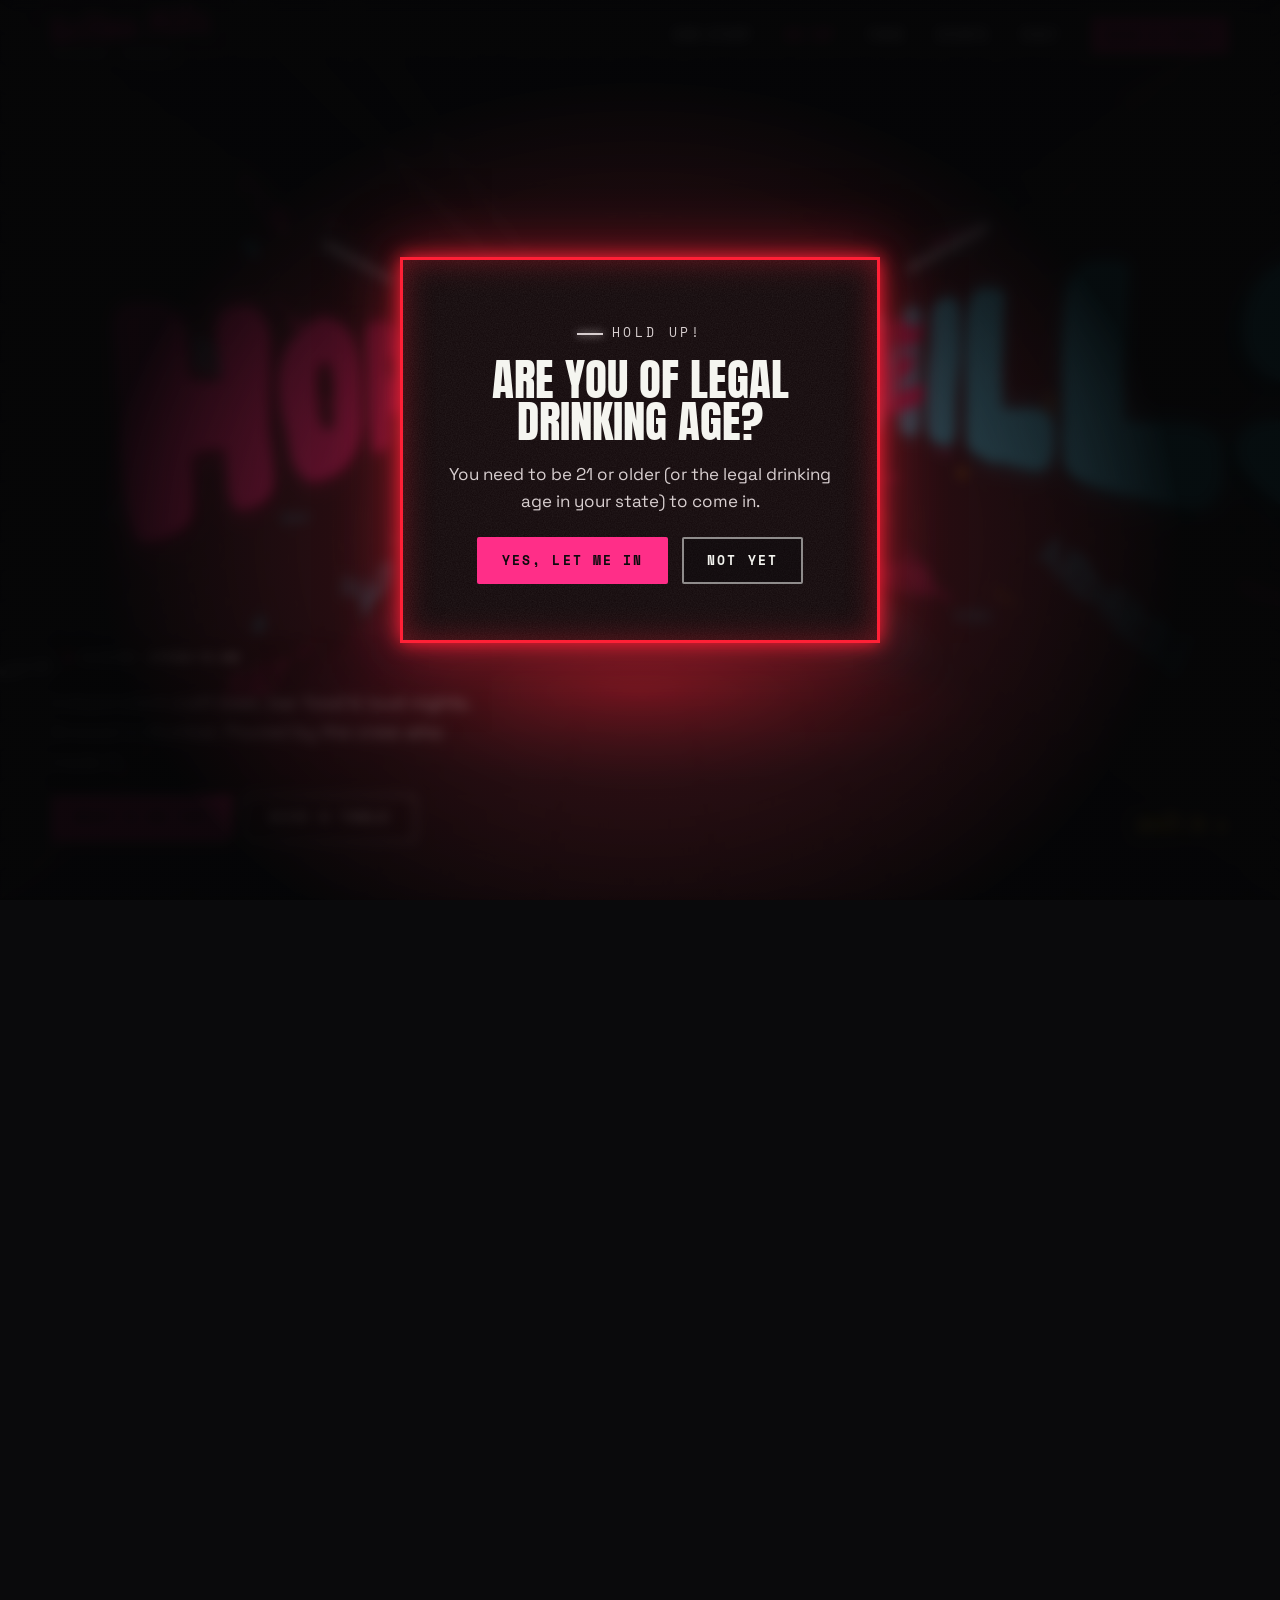
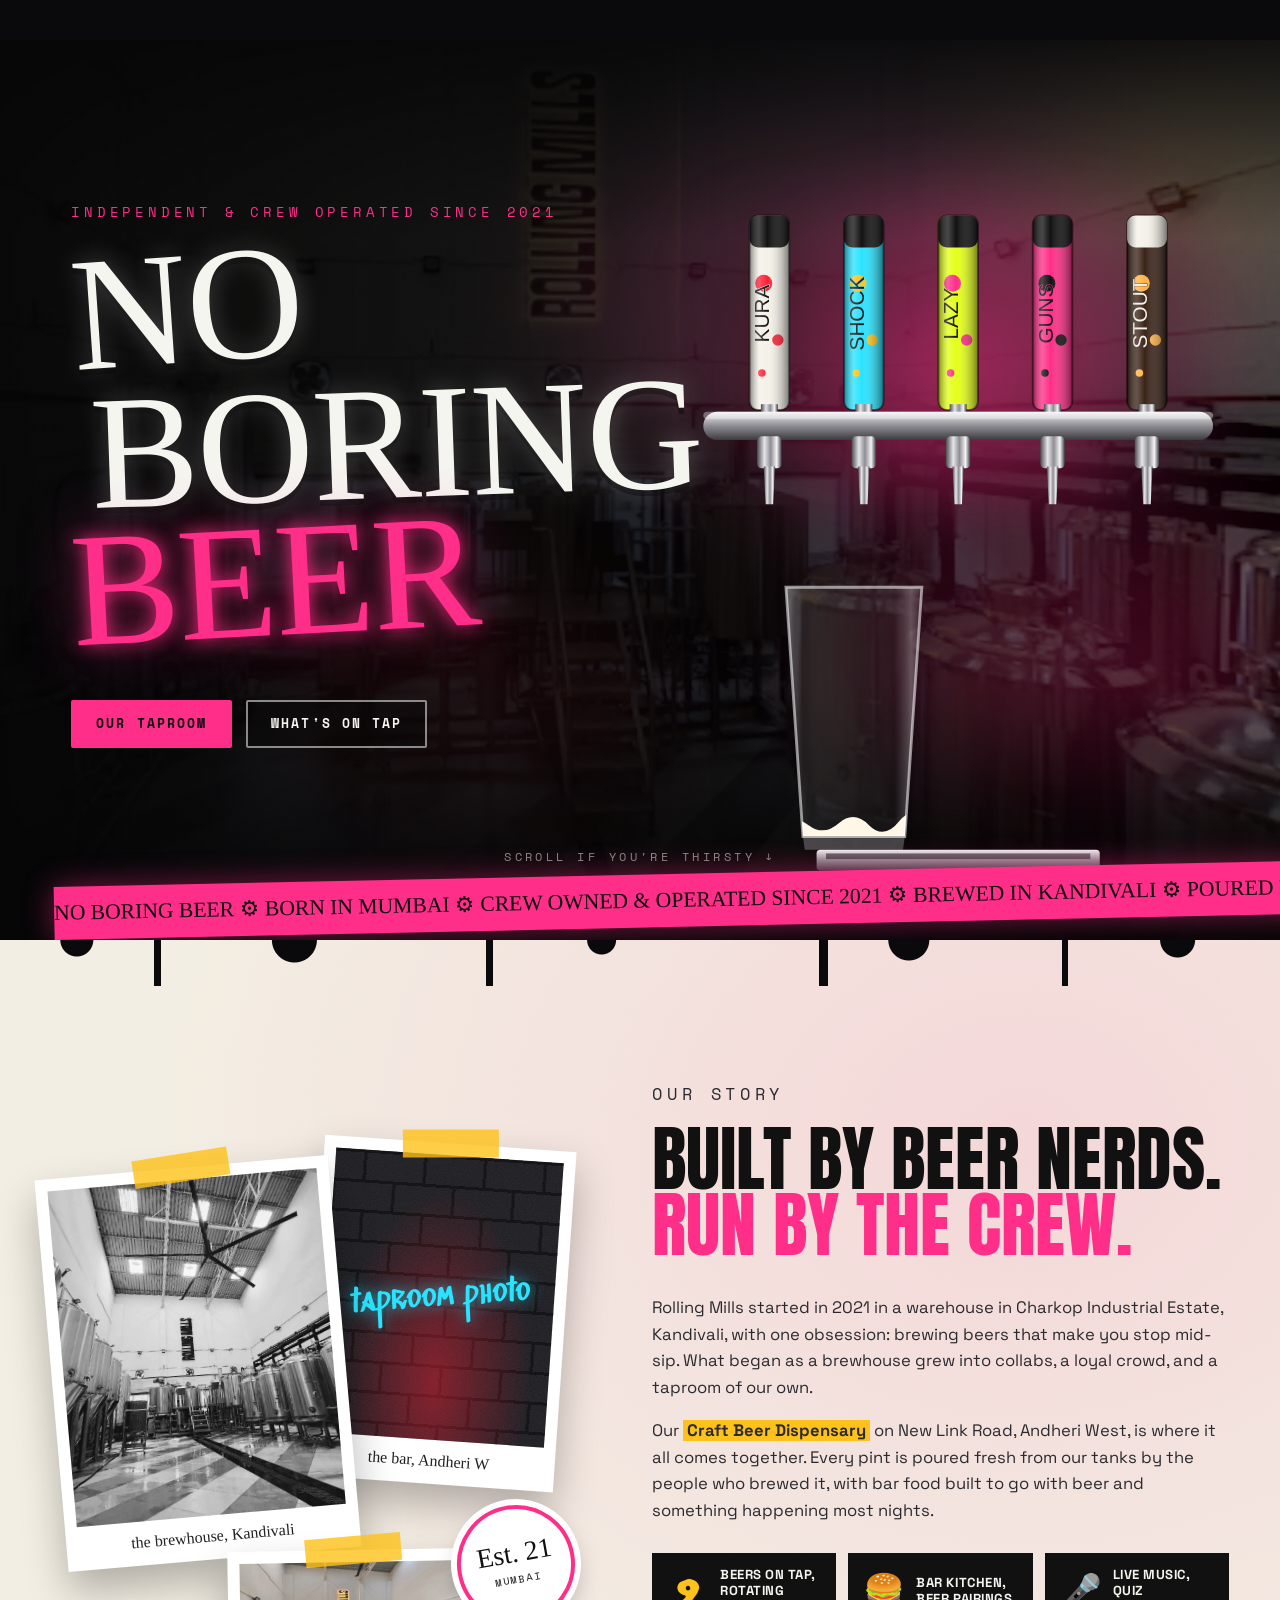
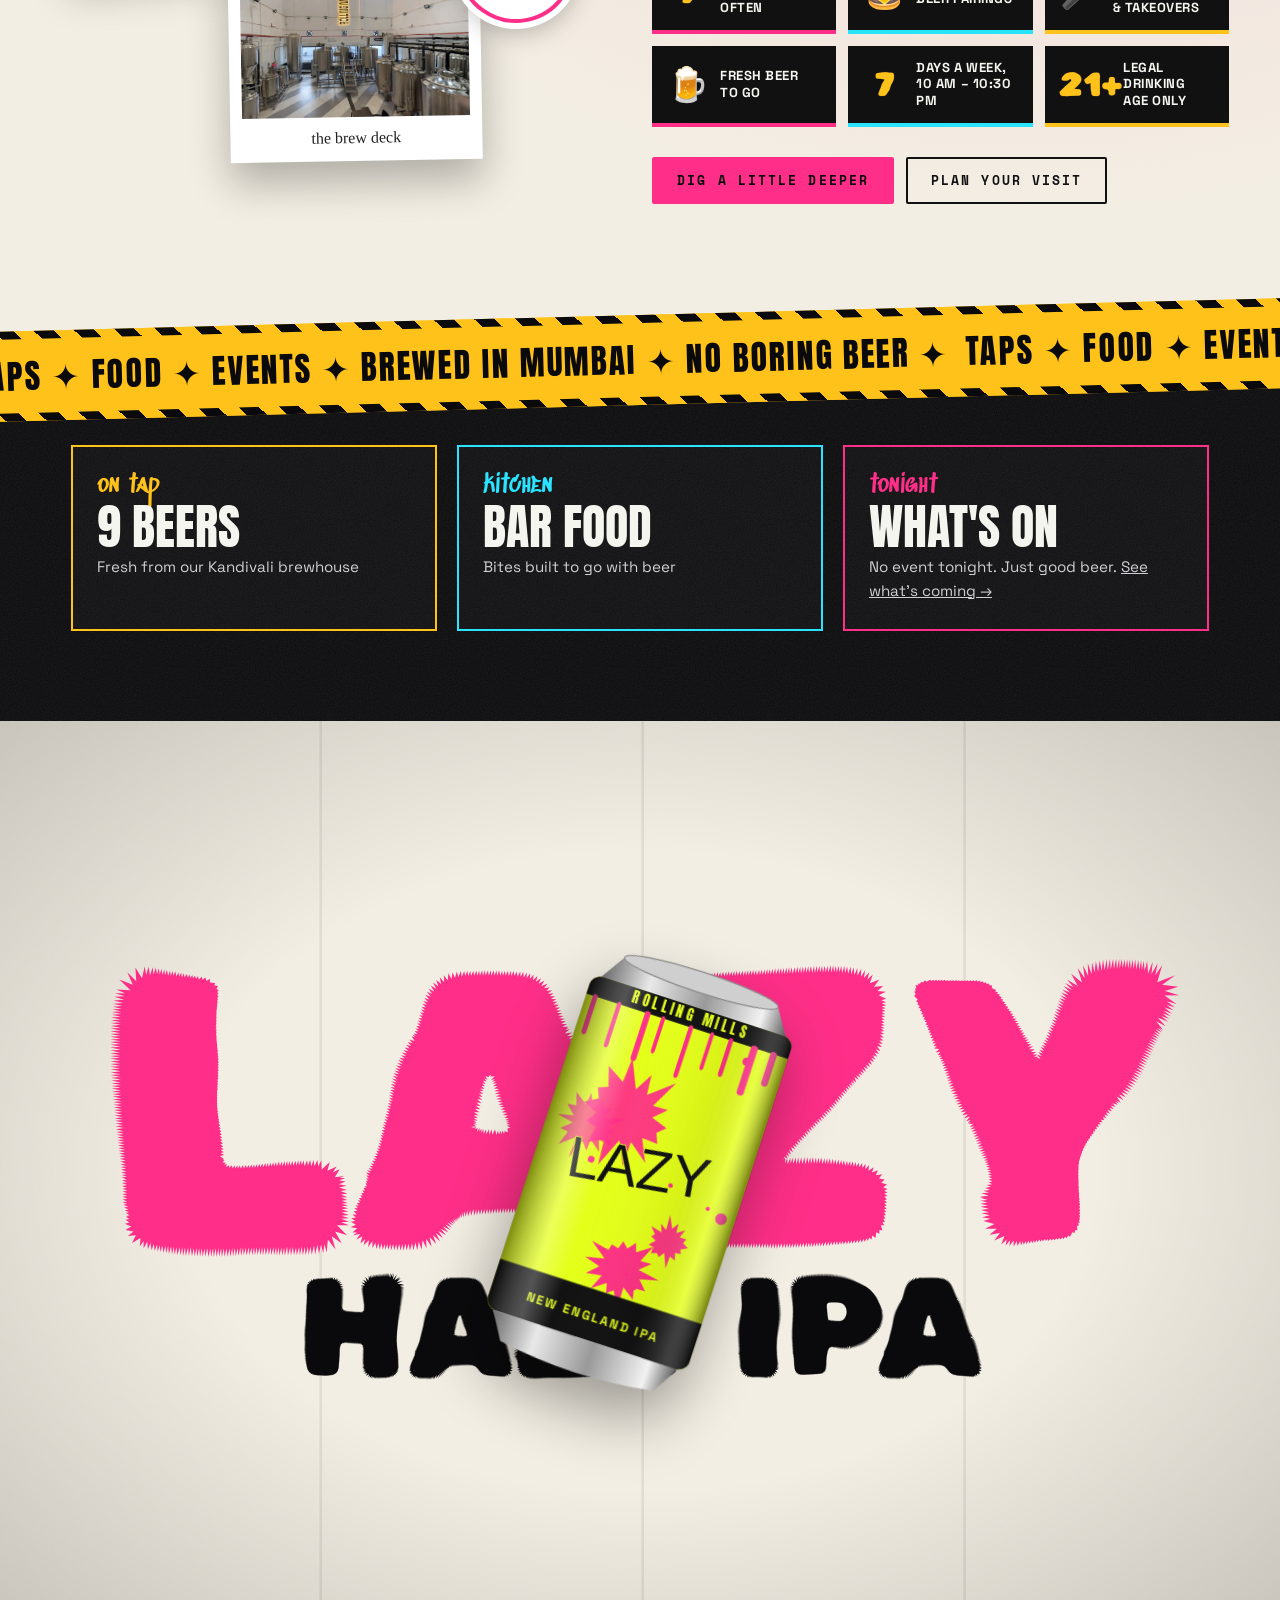
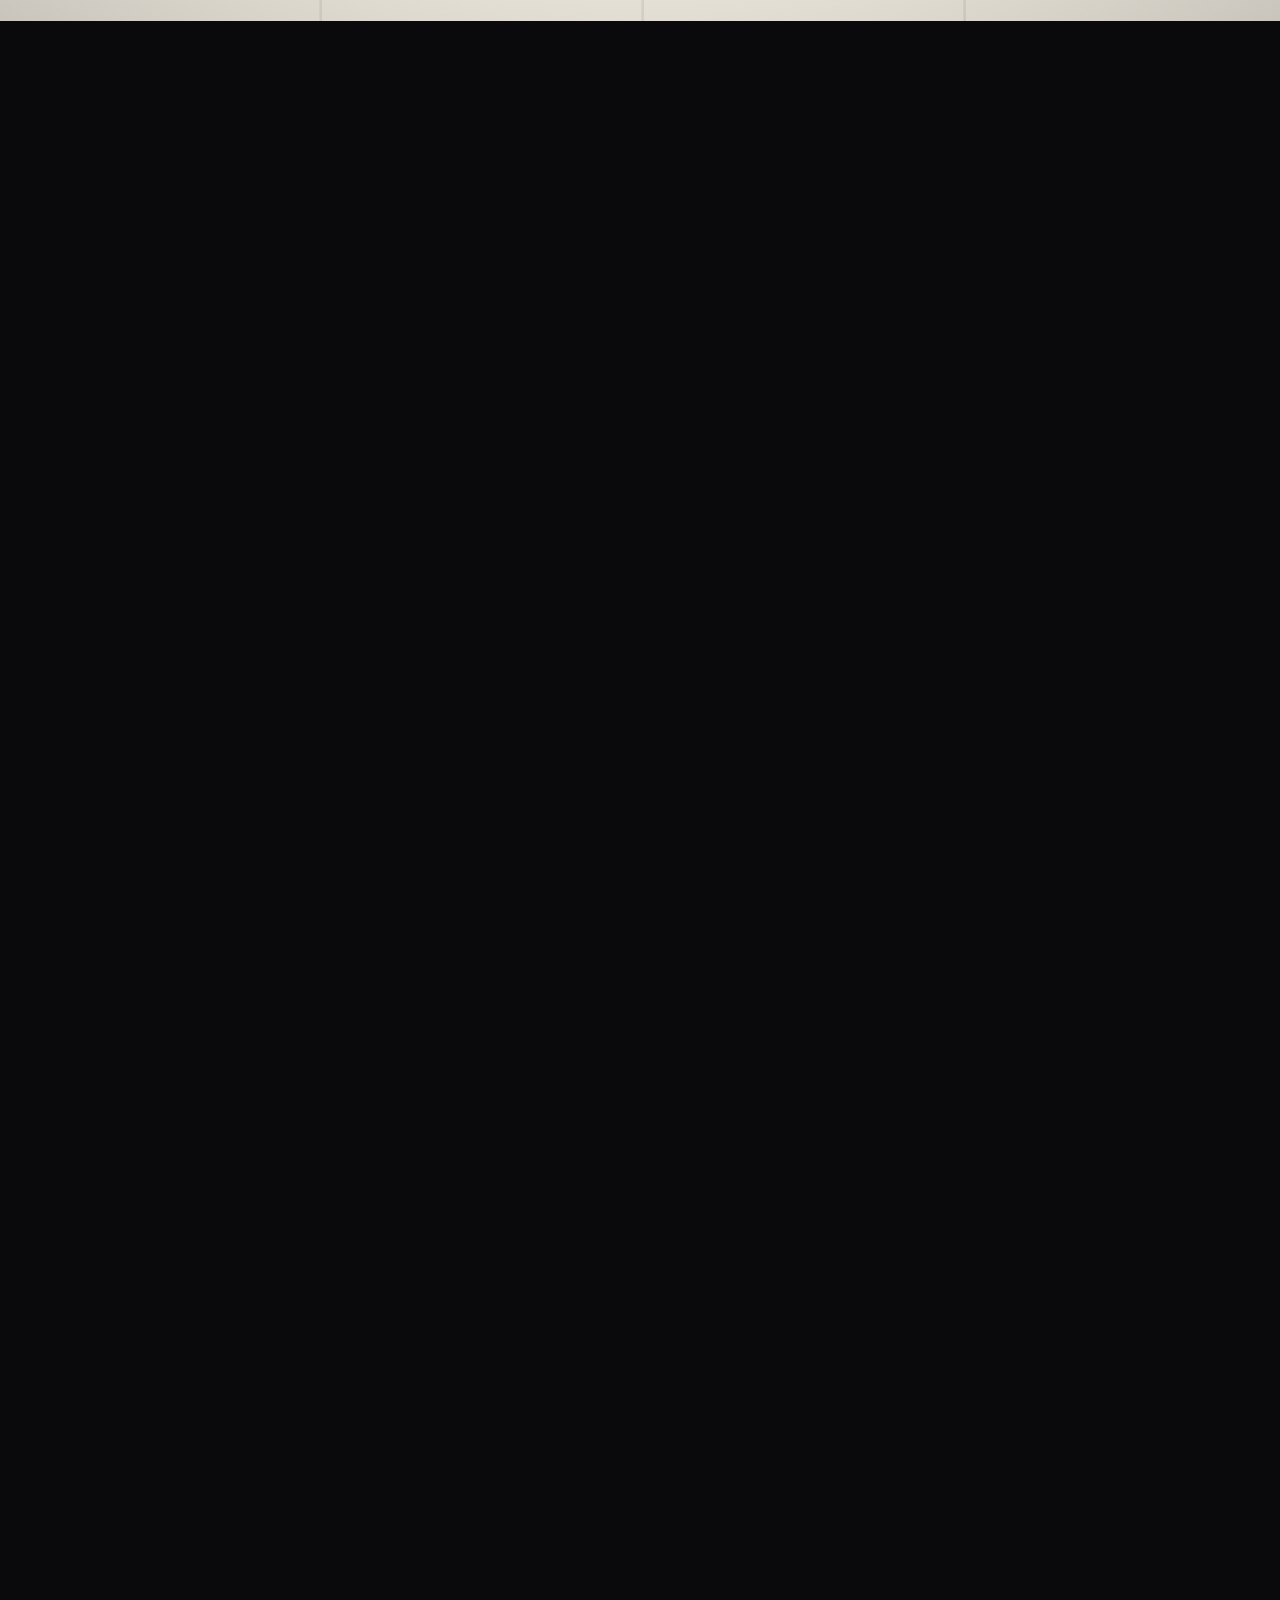
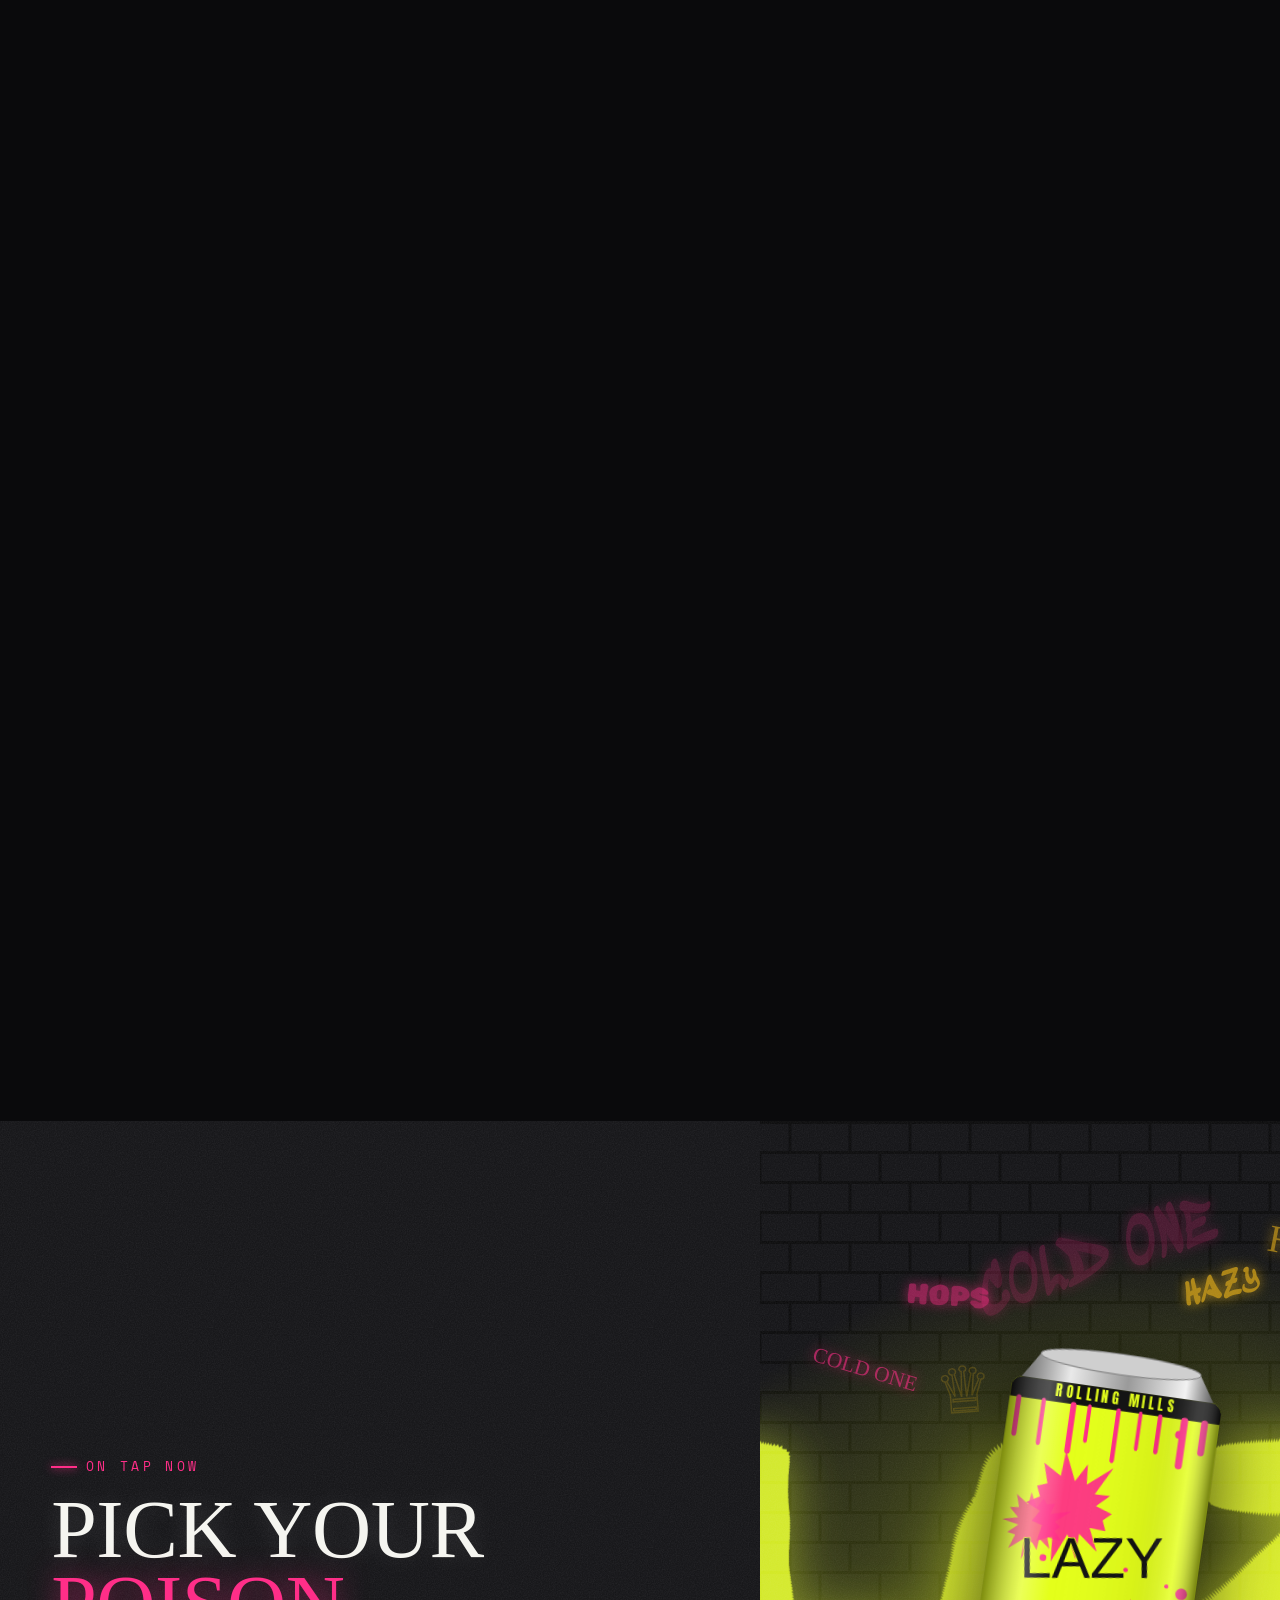
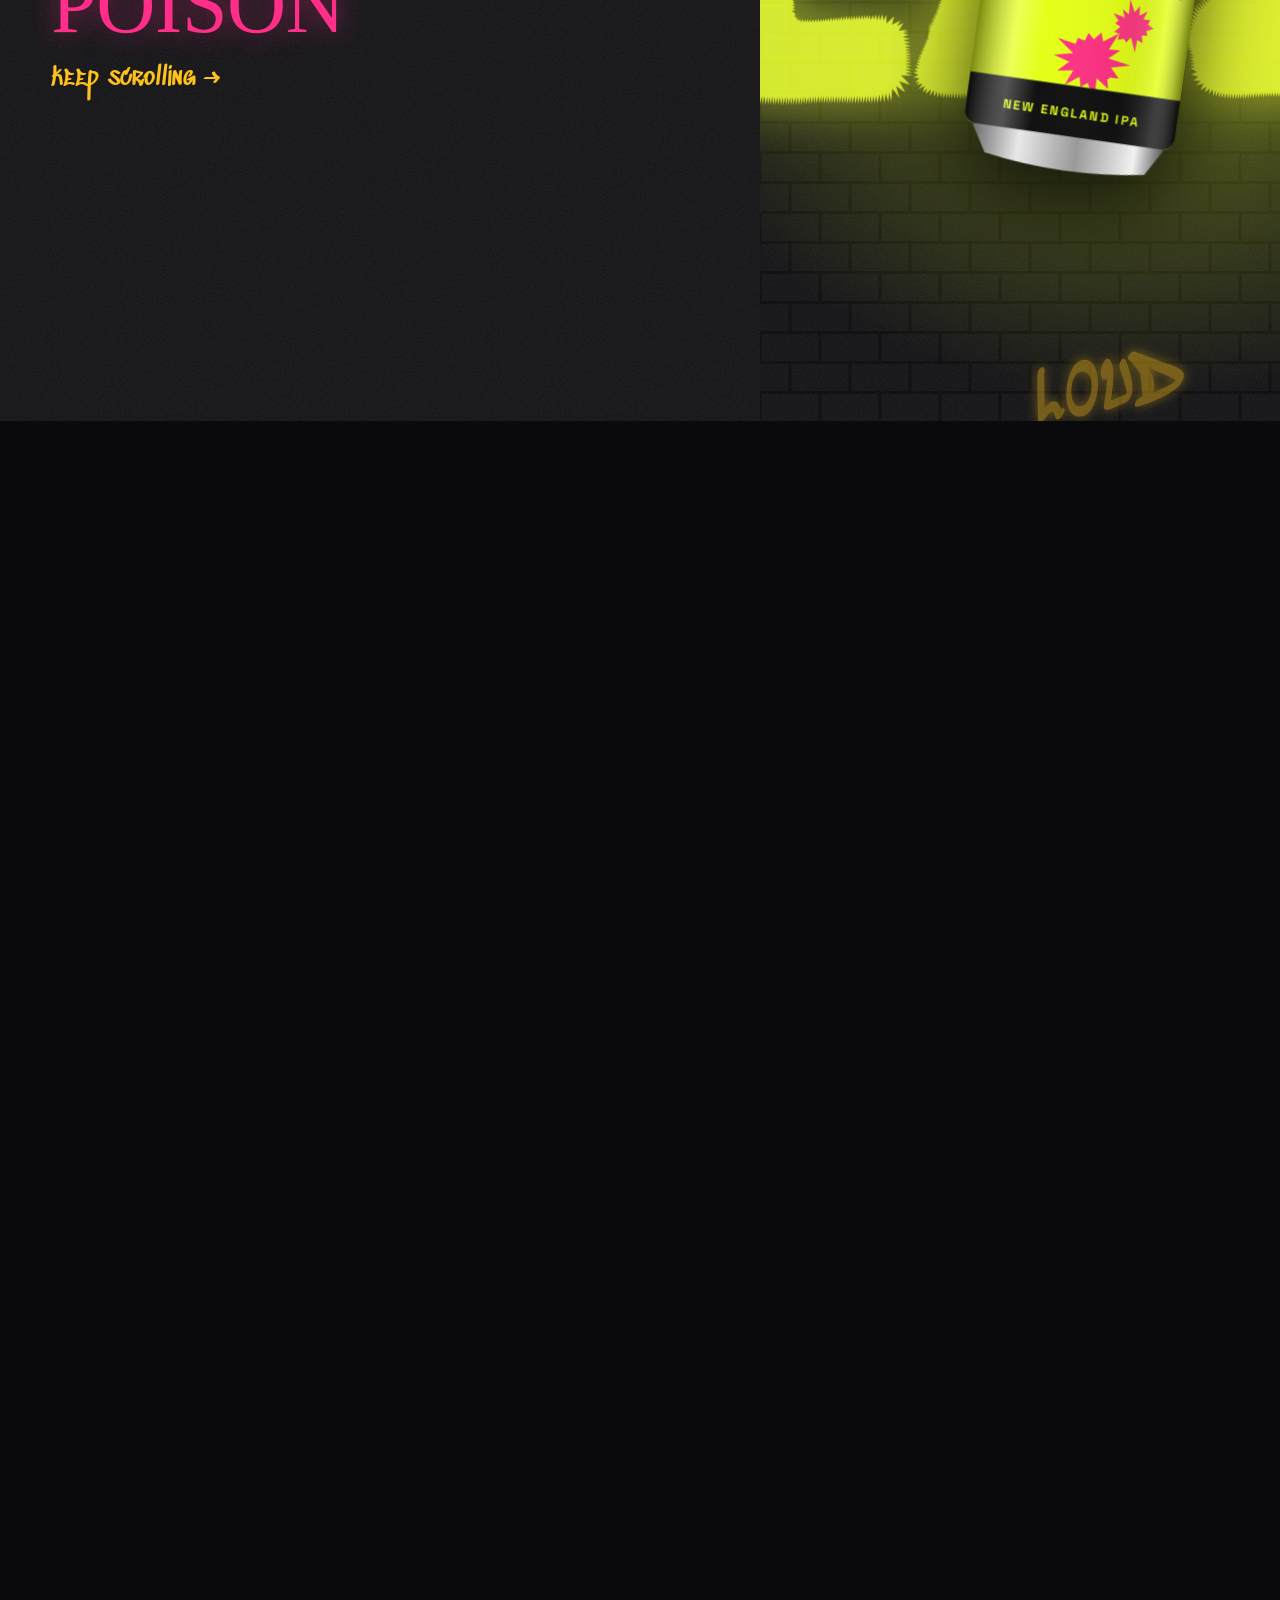
==== commit 0f771e44: "Refine design system for a consistent, professional finish - One type system: Permanent Marker headi" ====
--- a/index.html
+++ b/index.html
@@ -6,9 +6,17 @@
   <title>Rolling Mills | Craft Beer Taproom, Food &amp; Events, Mumbai</title>
   <meta name="description" content="Rolling Mills is an independent Mumbai craft brewery and taproom. Fresh beer on tap, bar food, live music, quiz nights and events in Andheri West.">
   <meta name="theme-color" content="#0a0a0c">
+  <meta property="og:type" content="website">
+  <meta property="og:site_name" content="Rolling Mills Brewery">
+  <meta property="og:title" content="Rolling Mills | Craft Beer Taproom, Food &amp; Events, Mumbai">
+  <meta property="og:description" content="Independent Mumbai craft brewery and taproom. Fresh beer on tap, bar food, live music, quiz nights and events in Andheri West.">
+  <meta property="og:image" content="assets/photos/brewhouse-wide.webp">
+  <meta name="twitter:card" content="summary_large_image">
+  <link rel="icon" href="data:image/svg+xml,%3Csvg xmlns='http://www.w3.org/2000/svg' viewBox='0 0 64 64'%3E%3Crect width='64' height='64' rx='12' fill='%230a0a0c'/%3E%3Ctext x='32' y='43' font-family='Impact,Anton,sans-serif' font-size='30' text-anchor='middle' fill='%23ff2e88'%3ERM%3C/text%3E%3C/svg%3E">
+  <script type="application/ld+json">{"@context": "https://schema.org", "@type": ["Brewery", "BarOrPub"], "name": "Rolling Mills Brewery", "description": "Independent craft brewery and taproom in Mumbai. Fresh beer on tap, bar food and events.", "foundingDate": "2021", "telephone": "+91 74004 07711", "sameAs": ["https://www.instagram.com/rollingmillsbrewery"], "servesCuisine": "Bar food", "openingHours": "Mo-Su 10:00-22:30", "address": {"@type": "PostalAddress", "streetAddress": "Shop No. 20, Meera Co-Op, New Link Road, Oshiwara, Andheri West", "addressLocality": "Mumbai", "addressRegion": "Maharashtra", "postalCode": "400053", "addressCountry": "IN"}}</script>
   <link rel="preconnect" href="https://fonts.googleapis.com">
   <link rel="preconnect" href="https://fonts.gstatic.com" crossorigin>
-  <link href="https://fonts.googleapis.com/css2?family=Anton&family=Permanent+Marker&family=Rubik+Spray+Paint&family=Rubik+Wet+Paint&family=Saira+Stencil+One&family=Sedgwick+Ave+Display&family=Space+Grotesk:wght@400;500;700&family=Space+Mono:wght@400;700&display=swap" rel="stylesheet">
+  <link href="https://fonts.googleapis.com/css2?family=Anton&family=Permanent+Marker&family=Rubik+Spray+Paint&family=Sedgwick+Ave+Display&family=Space+Grotesk:wght@400;500;700&family=Space+Mono:wght@400;700&display=swap" rel="stylesheet">
   <link rel="stylesheet" href="css/styles.css">
 </head>
 <body class="is-locked">
--- a/css/styles.css
+++ b/css/styles.css
@@ -19,10 +19,14 @@
   --f-spray: "Rubik Spray Paint", "Anton", Impact, sans-serif;
   --f-tag: "Sedgwick Ave Display", "Permanent Marker", cursive;
   --f-marker: "Permanent Marker", "Comic Sans MS", cursive;
-  --f-drip: "Rubik Wet Paint", "Anton", Impact, sans-serif;
+  --f-drip: "Permanent Marker", "Anton", Impact, sans-serif;
   --f-huge: "Anton", Impact, "Arial Narrow", sans-serif;
-  --f-stencil: "Saira Stencil One", Impact, sans-serif;
+  --f-stencil: "Anton", Impact, "Arial Narrow", sans-serif;
   --f-body: "Space Grotesk", system-ui, sans-serif;
+  --f-mono: "Space Mono", ui-monospace, "SFMono-Regular", monospace;
+
+  --ease-out: cubic-bezier(.22, 1, .36, 1);
+  --radius: 2px;
 
   --gutter: clamp(16px, 4vw, 56px);
   --max: 1240px;
@@ -53,7 +57,9 @@
 
 .skip-link { position: absolute; left: -999px; top: 8px; z-index: 300; background: var(--gold); color: var(--black); padding: 8px 14px; }
 .skip-link:focus { left: 8px; }
-:focus-visible { outline: 3px dashed var(--cyan); outline-offset: 4px; }
+:focus-visible { outline: 2px solid var(--pink); outline-offset: 3px; }
+::selection { background: var(--pink); color: var(--black); }
+html { scrollbar-color: var(--pink) #0a0a0c; }
 
 /* ---------- surfaces ---------- */
 .graffiti-wall {
@@ -69,20 +75,25 @@
 .wall-tags span[style*="transparent"], .panel-tags span[style*="transparent"] { text-shadow: none; }
 
 /* ---------- type ---------- */
+/* small label above every section heading */
 .marker {
-  display: inline-block;
-  font-family: var(--f-marker);
-  font-size: clamp(1.05rem, 1.8vw, 1.35rem);
-  color: var(--gold);
-  transform: rotate(-3deg);
-  margin-bottom: .3em;
-}
+  display: inline-flex; align-items: center; gap: .7em;
+  font-family: var(--f-mono); font-weight: 400;
+  font-size: clamp(.7rem, 1vw, .8rem); letter-spacing: .26em; text-transform: uppercase;
+  color: var(--pink);
+  margin-bottom: 1.1em;
+}
+/* darker pink on light paper sections, for readable contrast */
+.about .marker, .visit .marker, .book-form .marker, .f-stats .marker, .feature .marker { color: #c8106a; }
+.site-nav a.is-active:not(.btn) { color: var(--pink); }
+.marker::before { content: ""; width: 26px; height: 2px; background: currentColor; box-shadow: 0 0 8px currentColor; }
+/* section headings: same hand-painted voice as the heroes */
 .spray-title {
-  font-family: var(--f-spray);
-  font-size: clamp(3rem, 10vw, 8.5rem);
-  line-height: .9;
+  font-family: var(--f-marker); text-transform: uppercase;
+  font-size: clamp(2.6rem, 6.4vw, 5.6rem);
+  line-height: .92; letter-spacing: -.005em;
   color: var(--white);
-  text-shadow: 0 0 24px rgba(255,255,255,.15);
+  text-shadow: 0 0 24px rgba(255,255,255,.12);
 }
 .spray-title em { font-style: normal; color: var(--pink); text-shadow: 0 0 28px rgba(255,46,136,.55); }
 .stencil { font-family: var(--f-stencil); text-transform: uppercase; }
@@ -90,36 +101,34 @@
 .section-sub { max-width: 560px; color: #cfcfd4; margin-top: .8em; }
 
 /* ---------- buttons ---------- */
-.btn {
-  display: inline-block;
-  font-family: var(--f-huge);
-  font-size: 1.1rem;
-  letter-spacing: .06em;
-  text-transform: uppercase;
-  text-decoration: none;
-  line-height: 1.1;
-  padding: .8em 1.4em;
-  border: 2px solid transparent;
+/* one button system for the whole site (matches the hero buttons) */
+.btn, .th-btn {
+  display: inline-flex; align-items: center; justify-content: center; gap: .6em;
+  font-family: var(--f-mono); font-weight: 700;
+  font-size: .82rem; letter-spacing: .16em; text-transform: uppercase;
+  text-decoration: none; line-height: 1.2;
+  padding: 1.05em 1.75em; border: 2px solid transparent; border-radius: var(--radius);
   cursor: pointer;
-  transition: transform .15s, box-shadow .15s, background .15s, color .15s;
-}
-.btn-spray { background: var(--pink); color: var(--black); box-shadow: 4px 4px 0 var(--cyan); }
-.btn-spray:hover { transform: translate(-2px,-2px); box-shadow: 7px 7px 0 var(--cyan); }
-.btn-ghost { background: rgba(10,10,12,.4); color: var(--white); border-color: var(--white); }
-.btn-ghost:hover { background: var(--white); color: var(--black); }
-.btn-small { font-size: .95rem; padding: .6em 1em; }
+  transition: background .2s var(--ease-out), color .2s var(--ease-out), border-color .2s, box-shadow .25s var(--ease-out), transform .2s var(--ease-out);
+}
+.btn:active, .th-btn:active { transform: translateY(1px); }
+.btn-spray { background: var(--pink); color: var(--black); }
+.btn-spray:hover { box-shadow: 0 0 0 4px rgba(255,46,136,.18), 0 10px 30px -6px rgba(255,46,136,.7); }
+.btn-ghost { background: rgba(10,10,12,.35); color: var(--white); border-color: rgba(245,245,240,.55); }
+.btn-ghost:hover { background: var(--white); color: var(--black); border-color: var(--white); }
+.btn-small { font-size: .72rem; padding: .85em 1.2em; }
 .btn-full { width: 100%; }
 
 /* ---------- filter chips ---------- */
 .chips { position: relative; z-index: 2; display: flex; flex-wrap: wrap; gap: 10px; max-width: var(--max); margin: 0 auto 28px; }
 .chip {
-  font-family: var(--f-huge); letter-spacing: .06em; text-transform: uppercase; font-size: .95rem;
-  padding: .5em 1.1em; border-radius: 999px; cursor: pointer;
+  font-family: var(--f-mono); font-weight: 700; letter-spacing: .14em; text-transform: uppercase; font-size: .72rem;
+  padding: .75em 1.25em; border-radius: 999px; cursor: pointer;
   background: rgba(10,10,12,.55); color: var(--white); border: 2px solid rgba(245,245,240,.5);
   transition: background .15s, color .15s, border-color .15s;
 }
 .chip:hover { border-color: var(--white); }
-.chip.is-on { background: var(--gold); color: var(--black); border-color: var(--gold); }
+.chip.is-on { background: var(--pink); color: var(--black); border-color: var(--pink); }
 
 /* =========================================================
    AGE GATE (a red neon door)
@@ -334,7 +343,7 @@
 
 .th-inner { position: relative; z-index: 3; width: 100%; max-width: var(--max); margin: 0 auto; padding: 100px var(--gutter) 130px; }
 .th-kicker, .about-kicker {
-  font-family: "Space Mono", ui-monospace, monospace; text-transform: uppercase; letter-spacing: .28em;
+  font-family: var(--f-mono); text-transform: uppercase; letter-spacing: .28em;
   font-size: clamp(.7rem, 1.1vw, .85rem); color: var(--pink); margin-bottom: 1.2em;
 }
 .th-title {
@@ -348,17 +357,13 @@
 .th-l2 { transform: rotate(-2deg) translateX(.12em); }
 .th-l3 { color: var(--pink); transform: rotate(-3deg); text-shadow: 0 0 18px rgba(255,46,136,.95), 0 0 60px rgba(255,46,136,.6), 0 6px 0 rgba(0,0,0,.4); }
 .th-actions { display: flex; gap: 14px; flex-wrap: wrap; }
-.th-btn {
-  font-family: "Space Mono", ui-monospace, monospace; font-weight: 700; text-transform: uppercase; letter-spacing: .16em; font-size: .85rem;
-  text-decoration: none; padding: 1em 1.7em; border: 2px solid transparent; transition: background .2s, color .2s, box-shadow .2s;
-}
 .th-btn-fill { background: var(--pink); color: var(--black); }
 .th-btn-fill:hover { box-shadow: 0 0 24px rgba(255,46,136,.8); }
 .th-btn-line { border-color: rgba(245,245,240,.55); color: var(--white); background: rgba(6,6,7,.4); }
 .th-btn-line:hover { background: var(--white); color: var(--black); }
 .th-scroll {
   position: absolute; z-index: 3; left: 0; right: 0; bottom: 74px; text-align: center; margin: 0;
-  font-family: "Space Mono", ui-monospace, monospace; font-size: .72rem; letter-spacing: .3em; text-transform: uppercase; color: rgba(245,245,240,.55);
+  font-family: var(--f-mono); font-size: .72rem; letter-spacing: .3em; text-transform: uppercase; color: rgba(245,245,240,.55);
 }
 .th-ticker {
   position: absolute; z-index: 4; left: -2%; right: -2%; bottom: 14px;
@@ -451,7 +456,7 @@
   transform: rotate(-10deg);
 }
 .about-sticker b { font-family: var(--f-marker); font-weight: 400; font-size: 1.7rem; line-height: 1; }
-.about-sticker small { font-family: "Space Mono", monospace; font-size: .62rem; letter-spacing: .2em; text-transform: uppercase; margin-top: 4px; }
+.about-sticker small { font-family: var(--f-mono); font-size: .62rem; letter-spacing: .2em; text-transform: uppercase; margin-top: 4px; }
 
 .about-copy .marker { color: var(--pink); }
 .about-title { font-family: var(--f-huge); text-transform: uppercase; font-size: clamp(2.6rem, 5.6vw, 4.8rem); line-height: .92; margin: .1em 0 .5em; }
@@ -974,7 +979,7 @@
 .site-nav a.is-current { color: var(--pink); }
 .story-page .site-header { background: rgba(10,10,12,.85); backdrop-filter: blur(10px); }
 .mono-copy, .sh-lead, .dz-copy p, .tl-text {
-  font-family: "Space Mono", ui-monospace, monospace; font-size: .9rem; line-height: 1.8;
+  font-family: var(--f-mono); font-size: .9rem; line-height: 1.8;
 }
 
 /* hero */
@@ -1034,7 +1039,7 @@
 .tl-item:last-child { padding-bottom: 0; }
 .tl-dot { position: absolute; left: -46px; top: 4px; width: 16px; height: 16px; border-radius: 50%; border: 3px solid var(--pink); background: #060607; transition: background .3s, box-shadow .3s; }
 .tl-item.is-lit .tl-dot { background: var(--pink); box-shadow: 0 0 14px var(--pink); }
-.tl-when { font-family: "Space Mono", monospace; font-size: .8rem; letter-spacing: .2em; text-transform: uppercase; color: var(--pink); margin: 0 0 .3em; }
+.tl-when { font-family: var(--f-mono); font-size: .8rem; letter-spacing: .2em; text-transform: uppercase; color: var(--pink); margin: 0 0 .3em; }
 .tl-name { font-family: var(--f-marker); text-transform: uppercase; font-size: clamp(1.8rem, 3.4vw, 2.6rem); color: var(--white); margin-bottom: .3em; }
 .tl-text { color: #a9a9b0; margin: 0; max-width: 560px; }
 
@@ -1064,7 +1069,7 @@
 .igs-tile.is-can svg { width: 46%; transform: rotate(-10deg); transition: transform .4s; filter: drop-shadow(0 18px 20px rgba(0,0,0,.6)); }
 .igs-tile:hover img { transform: scale(1.06); }
 .igs-tile:hover svg { transform: rotate(4deg) scale(1.06); }
-.igs-hover { position: absolute; inset: auto 0 0; padding: 10px; font-family: "Space Mono", monospace; font-size: .7rem; letter-spacing: .1em; color: var(--white); background: linear-gradient(0deg, rgba(0,0,0,.75), transparent); opacity: 0; transition: opacity .3s; }
+.igs-hover { position: absolute; inset: auto 0 0; padding: 10px; font-family: var(--f-mono); font-size: .7rem; letter-spacing: .1em; color: var(--white); background: linear-gradient(0deg, rgba(0,0,0,.75), transparent); opacity: 0; transition: opacity .3s; }
 .igs-tile:hover .igs-hover, .igs-tile:focus-visible .igs-hover { opacity: 1; }
 
 /* join */
@@ -1088,3 +1093,21 @@
   .igs-title { font-size: 1.6rem; }
   .igs-tile:nth-child(n+3) { display: none; }
 }
+
+/* =========================================================
+   REFINEMENT: keep background graffiti away from reading areas
+   ========================================================= */
+.tapboard .wall-tags, .events .wall-tags, .visit .wall-tags, .tl .wall-tags, .sh .wall-tags {
+  opacity: .55;
+  -webkit-mask-image: radial-gradient(ellipse 70% 45% at 20% 18%, transparent 35%, #000 75%);
+          mask-image: radial-gradient(ellipse 70% 45% at 20% 18%, transparent 35%, #000 75%);
+}
+.tl .wall-tags { -webkit-mask-image: linear-gradient(90deg, #000, transparent 25%, transparent 75%, #000); mask-image: linear-gradient(90deg, #000, transparent 25%, transparent 75%, #000); }
+.section-sub { color: #d4d4d9; }
+@media (max-width: 720px) {
+  .tapboard .wall-tags, .events .wall-tags, .visit .wall-tags, .sh .wall-tags {
+    opacity: .4;
+    -webkit-mask-image: linear-gradient(180deg, transparent 0 40%, #000 80%);
+            mask-image: linear-gradient(180deg, transparent 0 40%, #000 80%);
+  }
+}
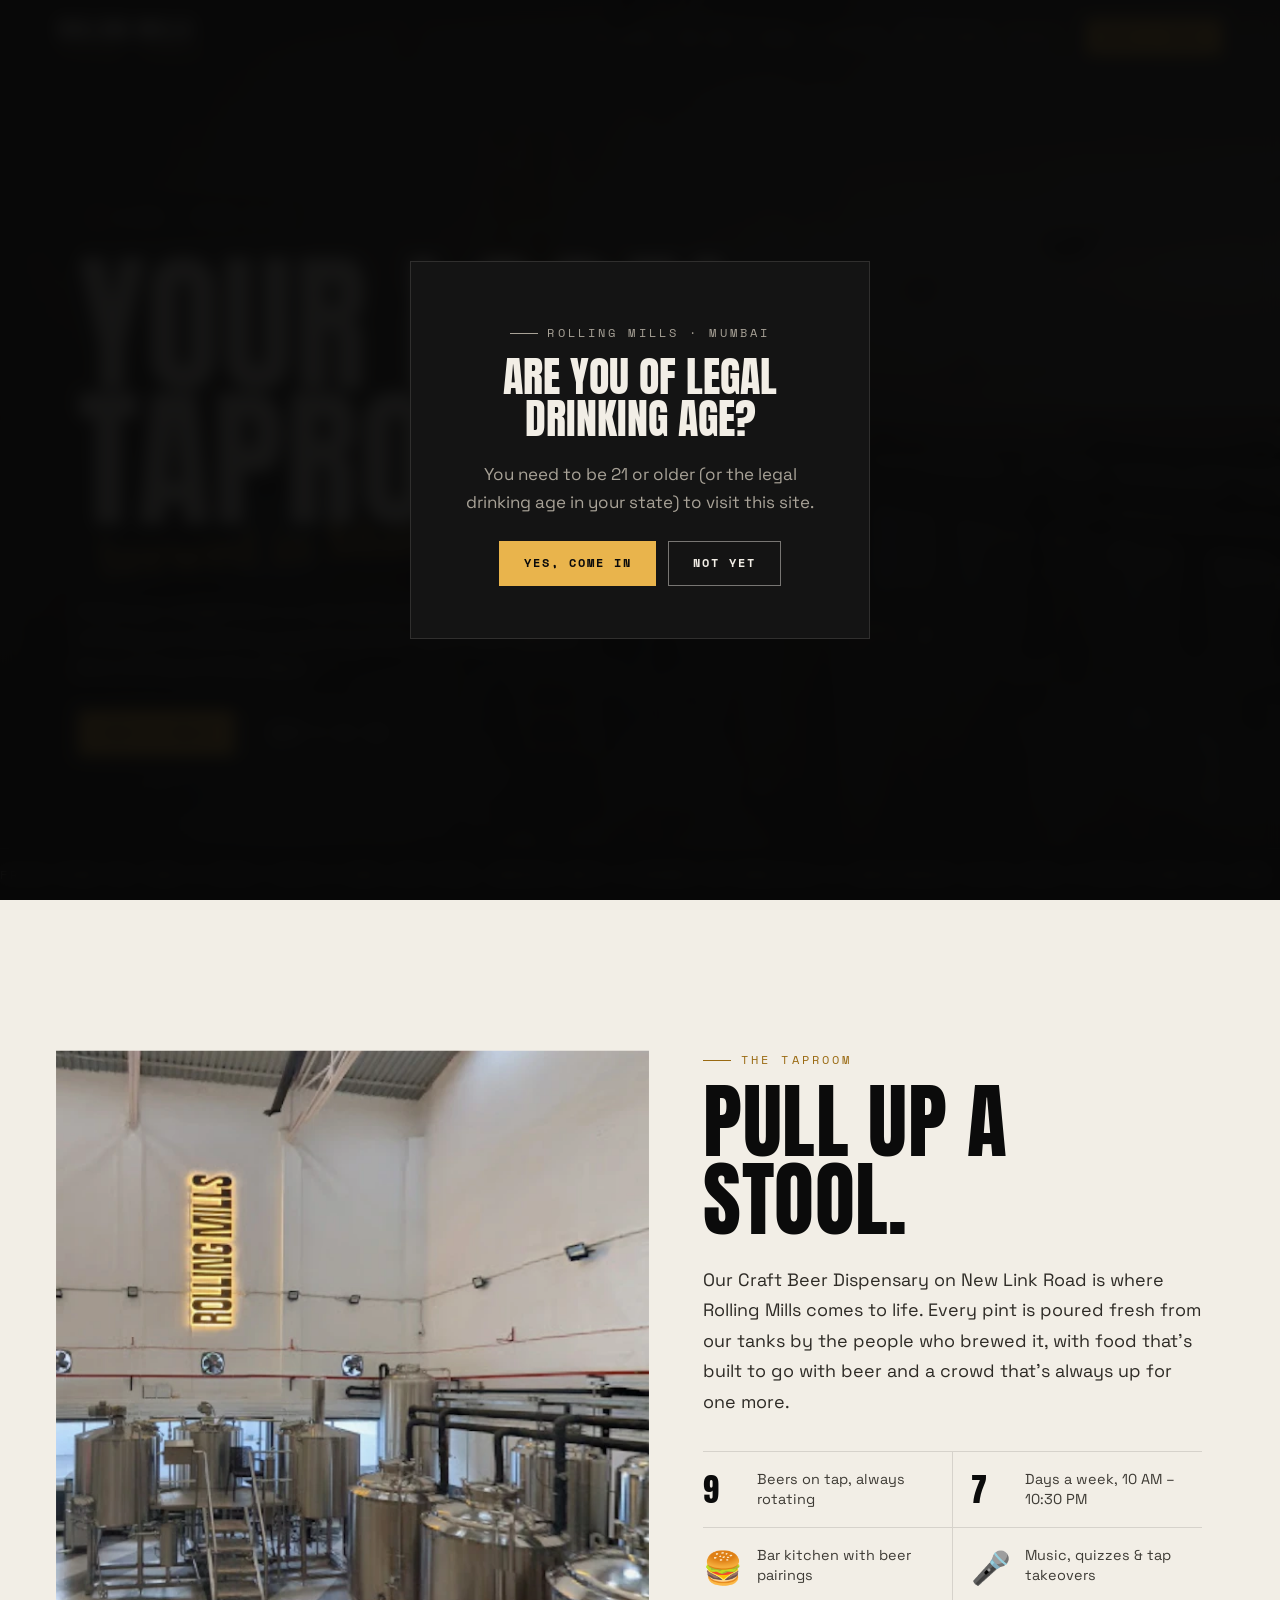
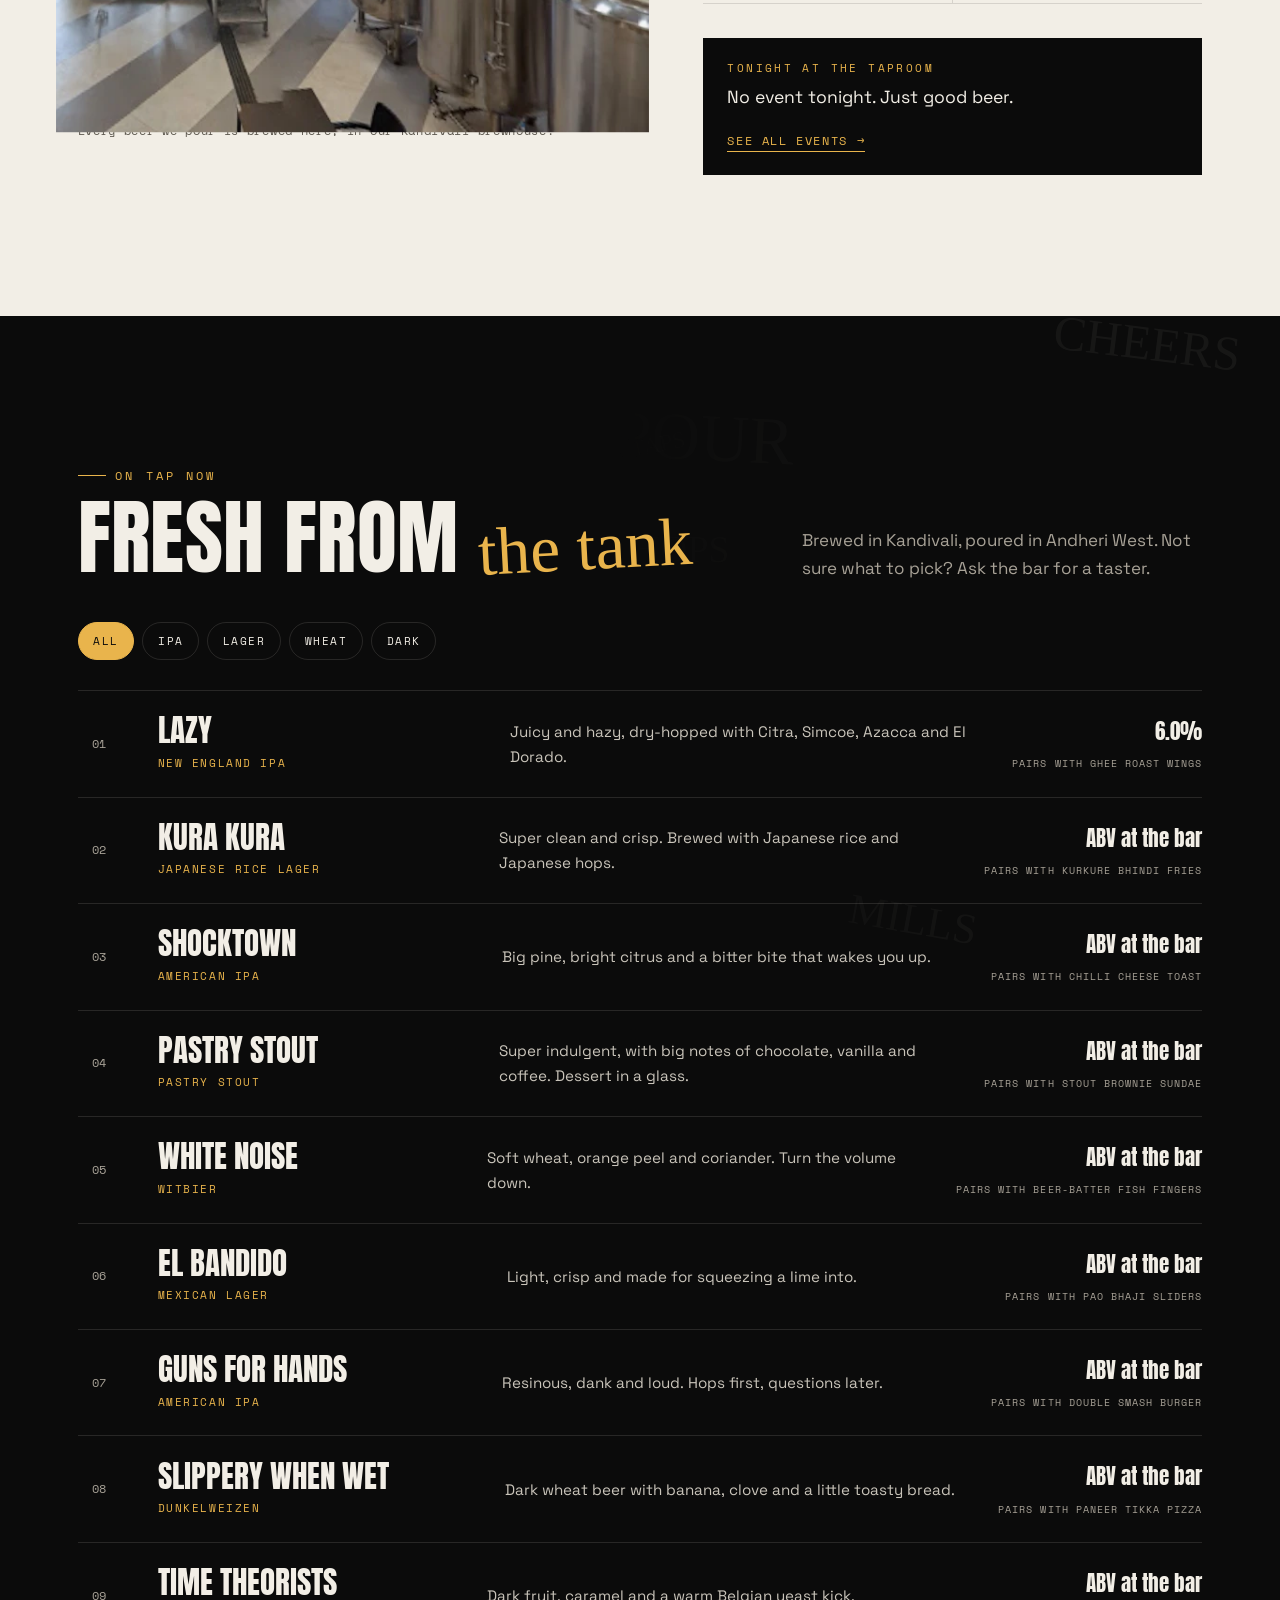
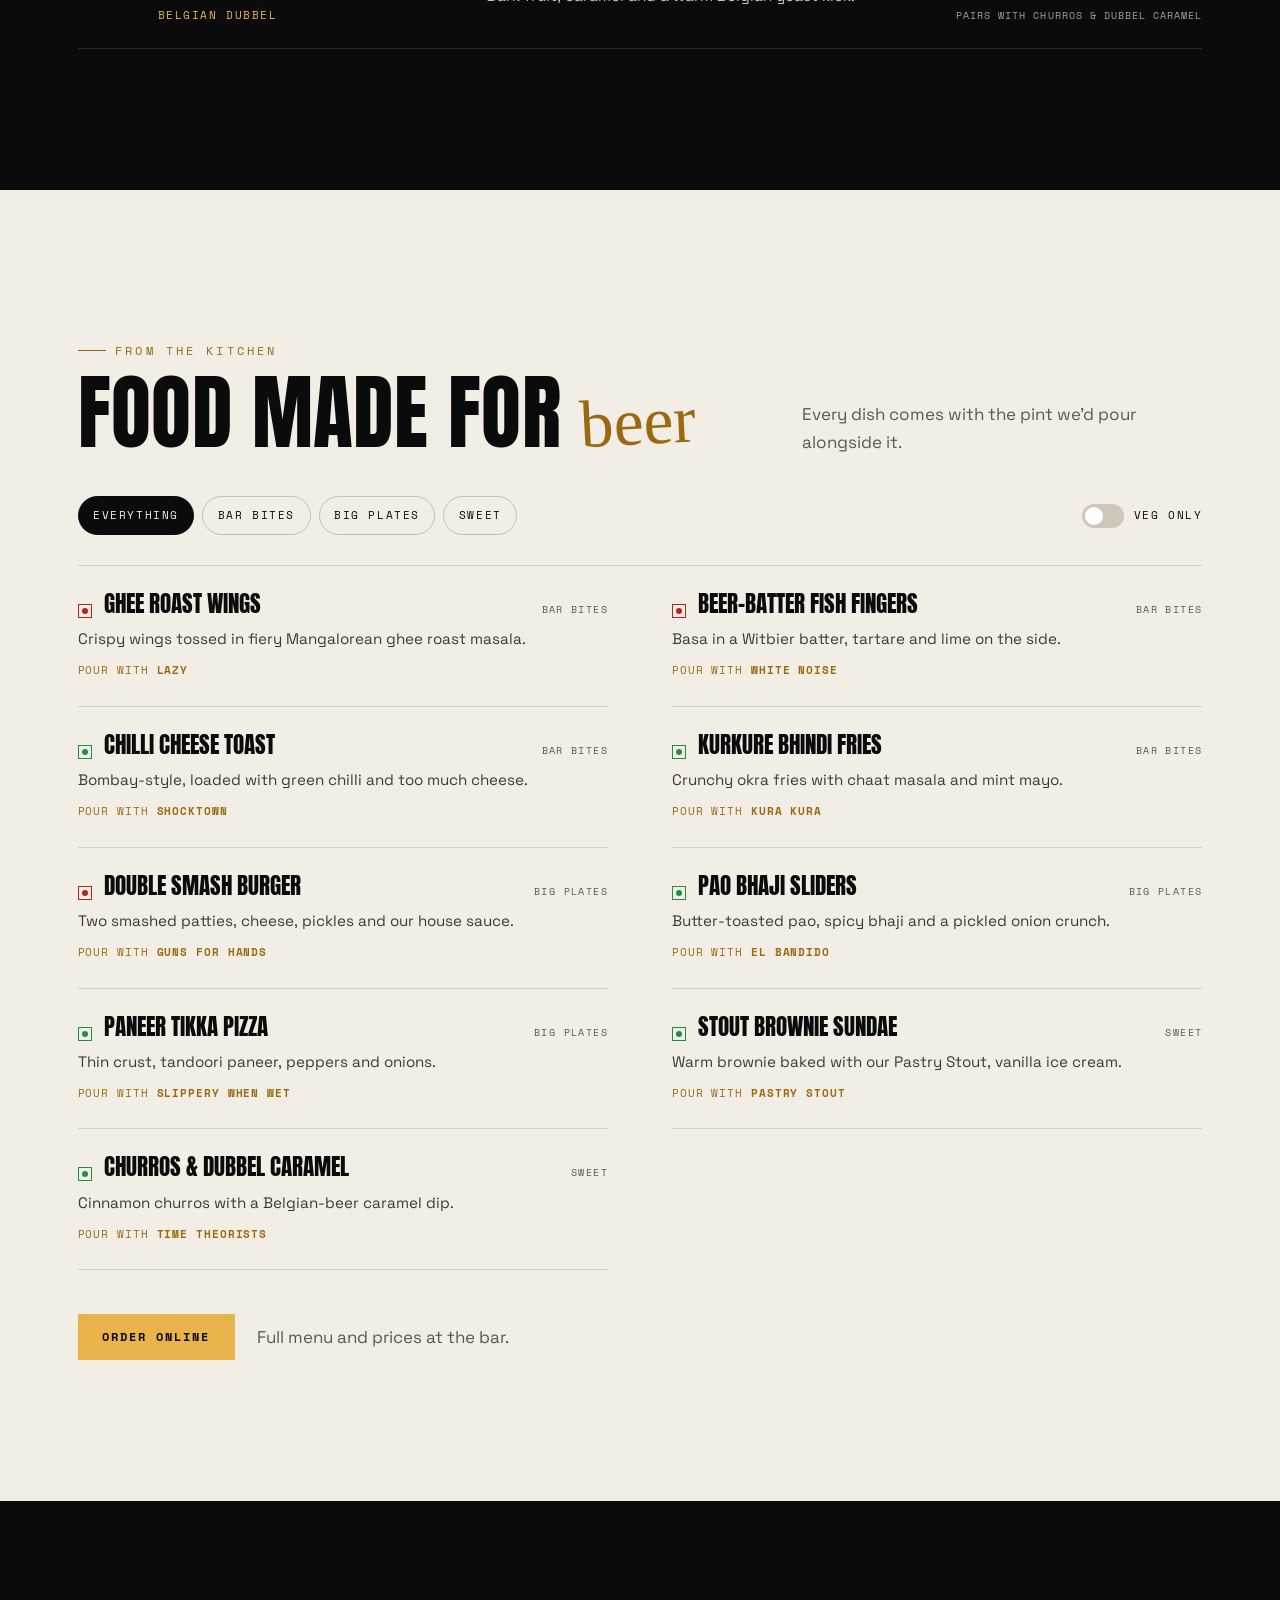
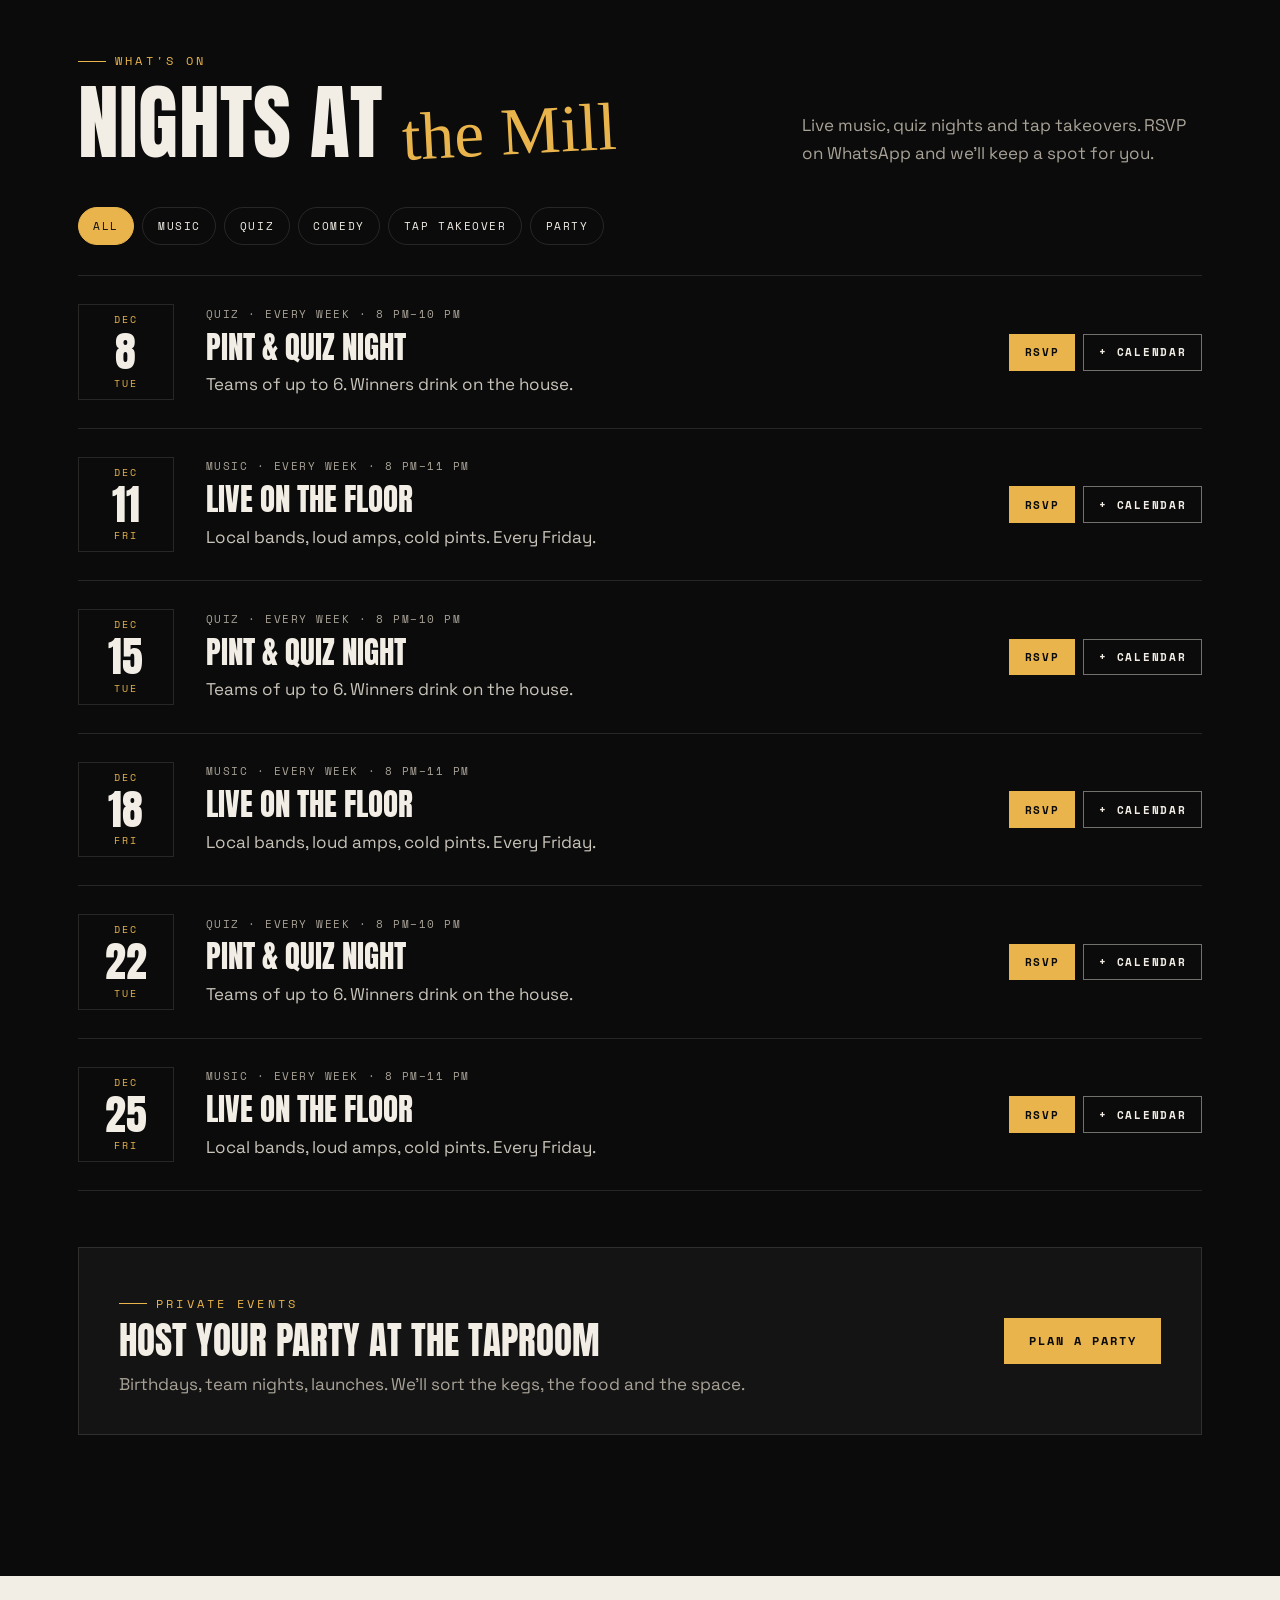
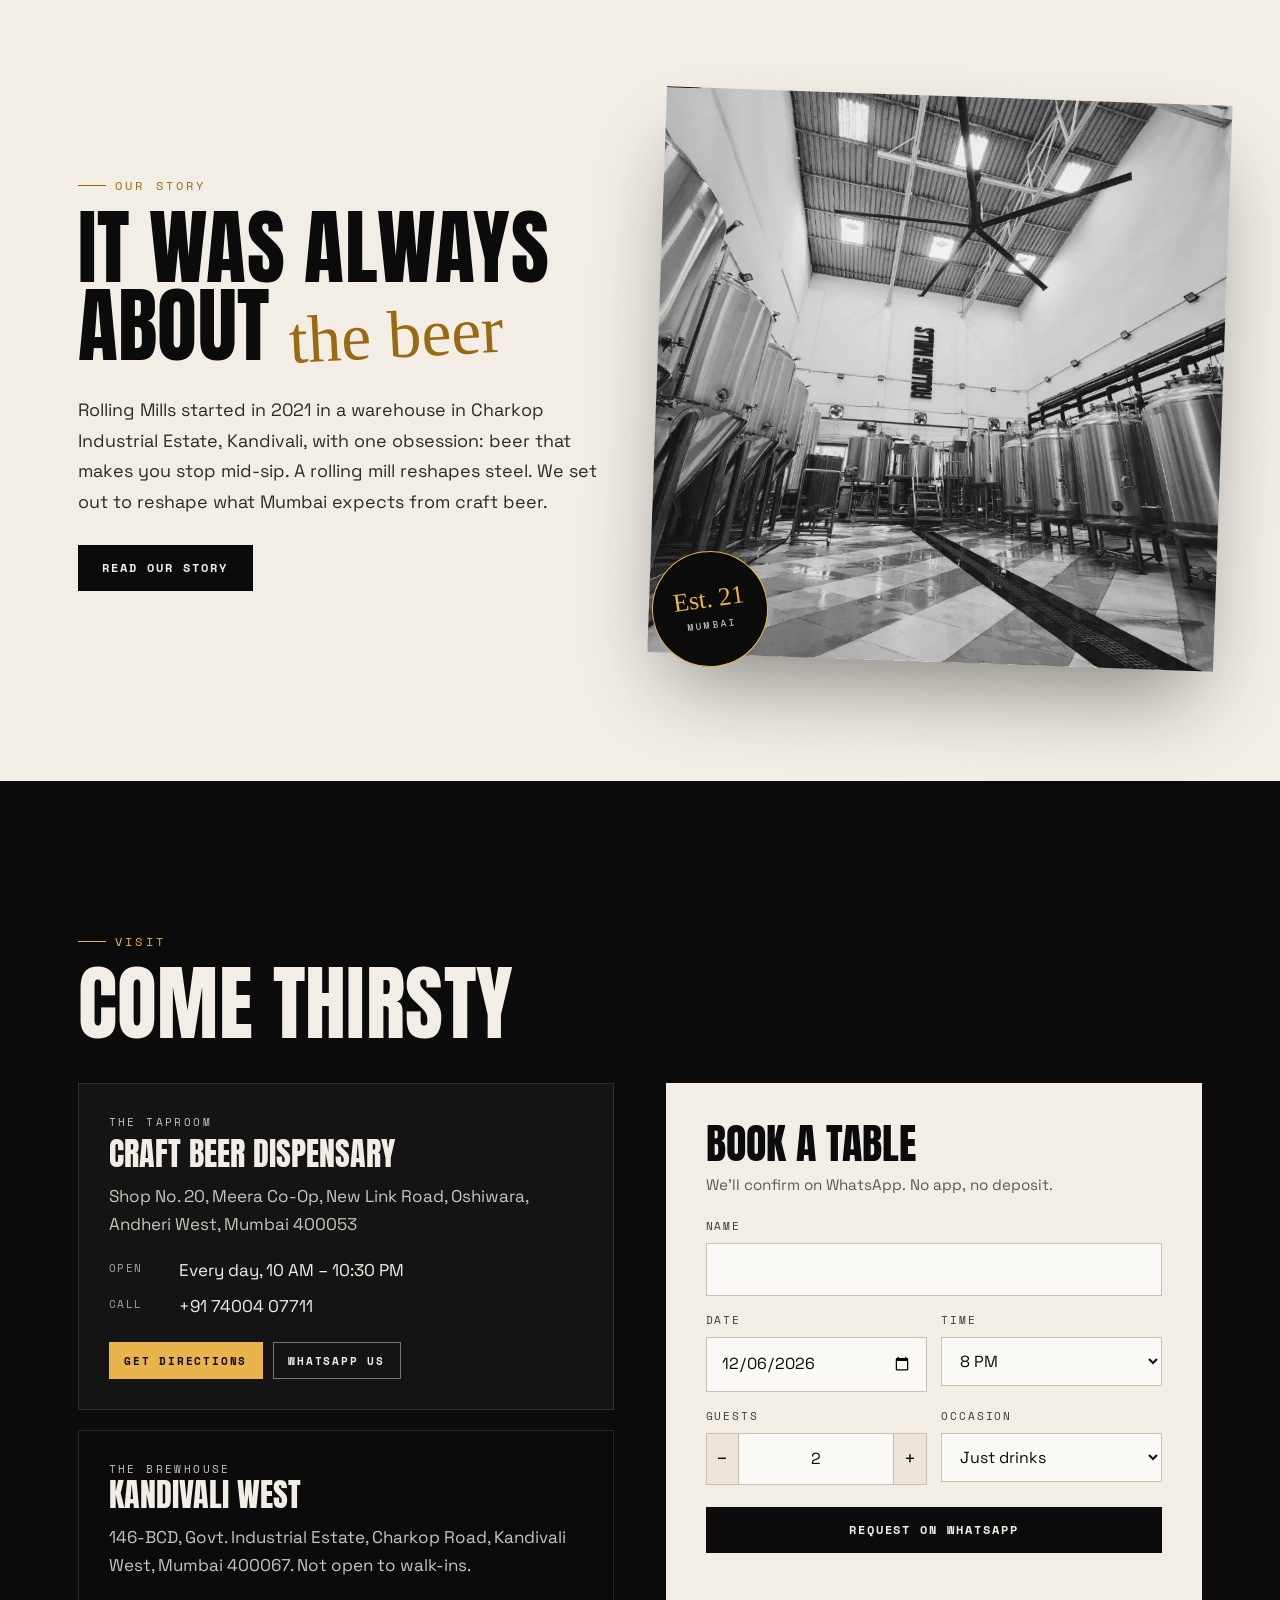
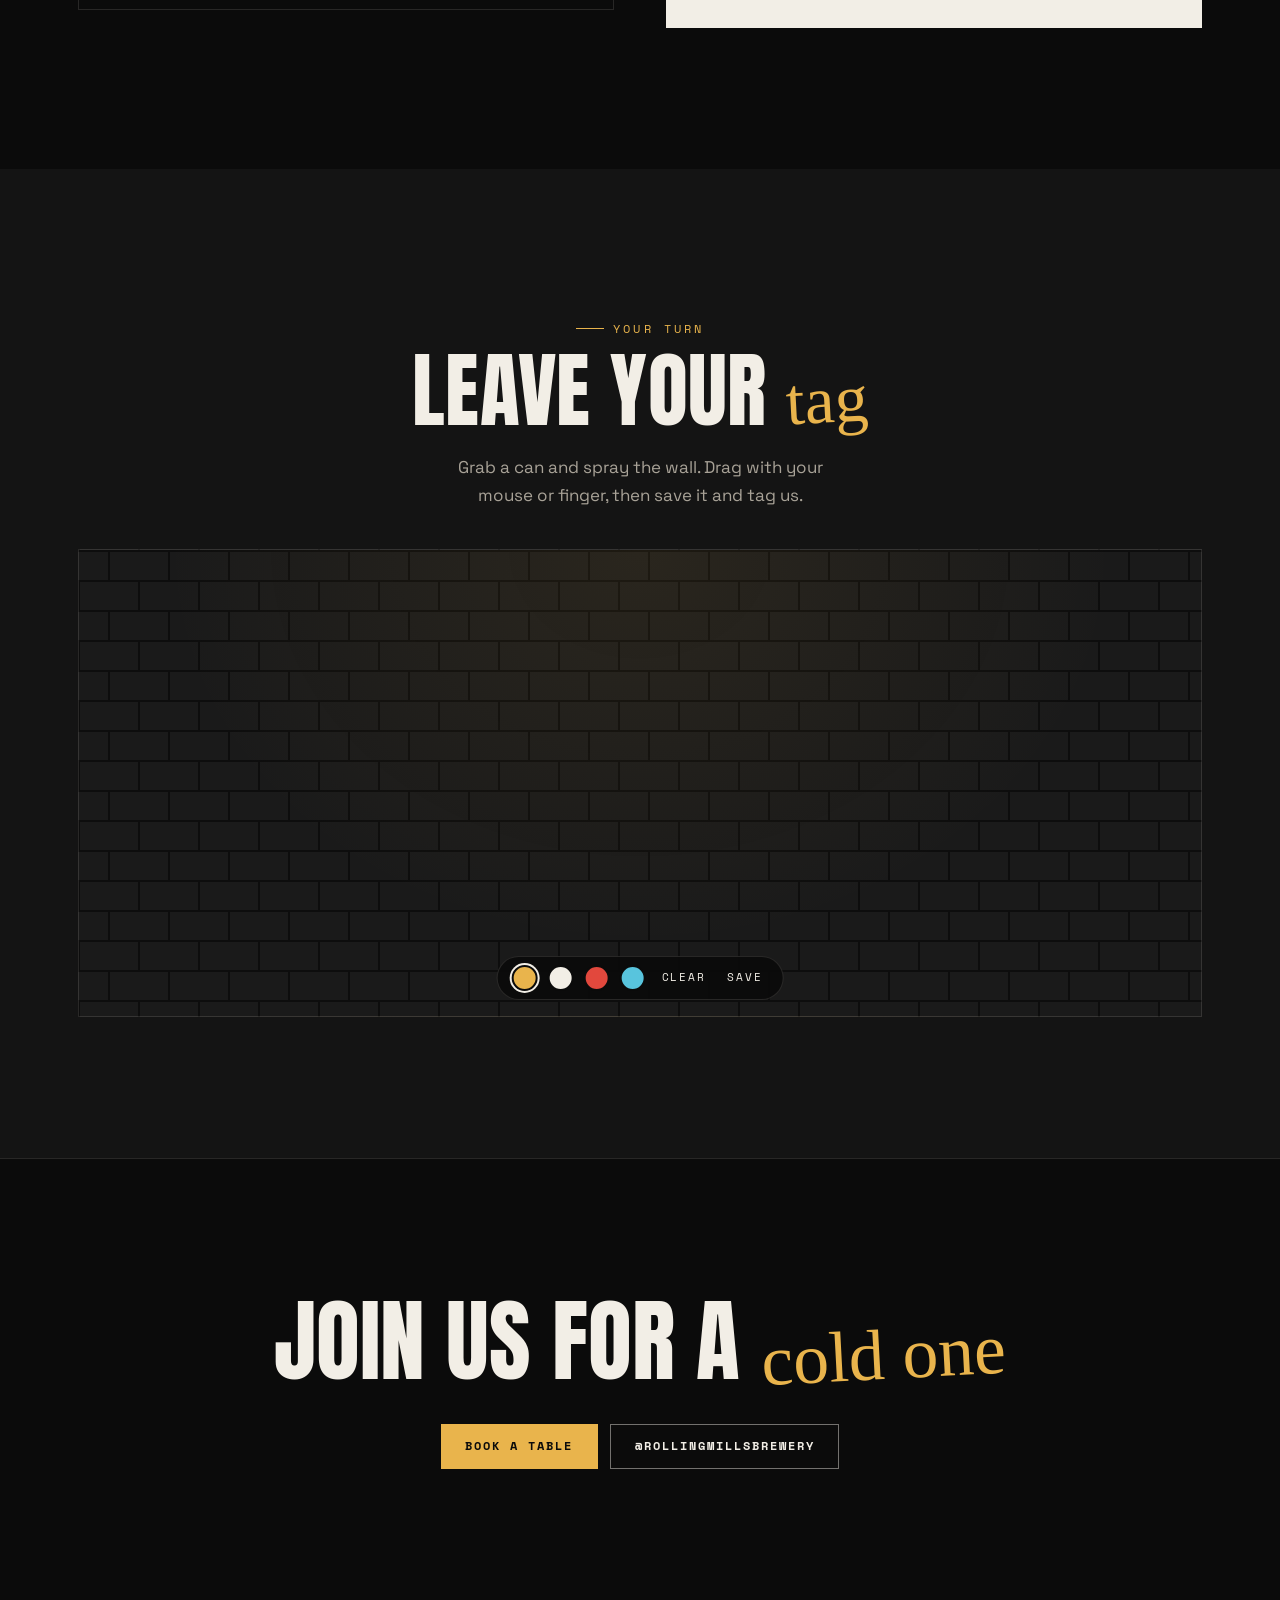
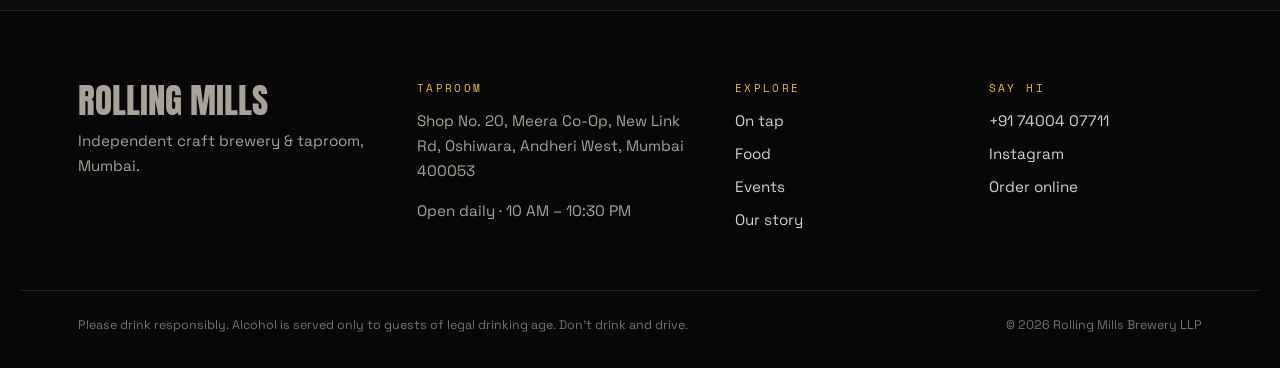
==== commit b62b5050: "Redesign: taproom-first, photo-led, black/bone/gold The neon graffiti version read as cartoonish, bu" ====
--- a/index.html
+++ b/index.html
@@ -3,33 +3,34 @@
 <head>
   <meta charset="utf-8">
   <meta name="viewport" content="width=device-width, initial-scale=1">
-  <title>Rolling Mills | Craft Beer Taproom, Food &amp; Events, Mumbai</title>
-  <meta name="description" content="Rolling Mills is an independent Mumbai craft brewery and taproom. Fresh beer on tap, bar food, live music, quiz nights and events in Andheri West.">
-  <meta name="theme-color" content="#0a0a0c">
+  <title>Rolling Mills Taproom | Craft Beer, Food &amp; Events in Andheri West, Mumbai</title>
+  <meta name="description" content="Rolling Mills is an independent Mumbai craft brewery and taproom. Fresh beer straight from our tanks, bar food and events most nights on New Link Road, Andheri West.">
+  <meta name="theme-color" content="#0b0b0b">
   <meta property="og:type" content="website">
   <meta property="og:site_name" content="Rolling Mills Brewery">
-  <meta property="og:title" content="Rolling Mills | Craft Beer Taproom, Food &amp; Events, Mumbai">
-  <meta property="og:description" content="Independent Mumbai craft brewery and taproom. Fresh beer on tap, bar food, live music, quiz nights and events in Andheri West.">
+  <meta property="og:title" content="Rolling Mills Taproom | Andheri West, Mumbai">
+  <meta property="og:description" content="Fresh craft beer straight from our tanks, bar food and events most nights.">
   <meta property="og:image" content="assets/photos/brewhouse-wide.webp">
   <meta name="twitter:card" content="summary_large_image">
-  <link rel="icon" href="data:image/svg+xml,%3Csvg xmlns='http://www.w3.org/2000/svg' viewBox='0 0 64 64'%3E%3Crect width='64' height='64' rx='12' fill='%230a0a0c'/%3E%3Ctext x='32' y='43' font-family='Impact,Anton,sans-serif' font-size='30' text-anchor='middle' fill='%23ff2e88'%3ERM%3C/text%3E%3C/svg%3E">
+  <link rel="icon" href="data:image/svg+xml,%3Csvg xmlns='http://www.w3.org/2000/svg' viewBox='0 0 64 64'%3E%3Crect width='64' height='64' rx='12' fill='%230b0b0b'/%3E%3Ctext x='32' y='43' font-family='Impact,Anton,sans-serif' font-size='30' text-anchor='middle' fill='%23e9b44c'%3ERM%3C/text%3E%3C/svg%3E">
   <script type="application/ld+json">{"@context": "https://schema.org", "@type": ["Brewery", "BarOrPub"], "name": "Rolling Mills Brewery", "description": "Independent craft brewery and taproom in Mumbai. Fresh beer on tap, bar food and events.", "foundingDate": "2021", "telephone": "+91 74004 07711", "sameAs": ["https://www.instagram.com/rollingmillsbrewery"], "servesCuisine": "Bar food", "openingHours": "Mo-Su 10:00-22:30", "address": {"@type": "PostalAddress", "streetAddress": "Shop No. 20, Meera Co-Op, New Link Road, Oshiwara, Andheri West", "addressLocality": "Mumbai", "addressRegion": "Maharashtra", "postalCode": "400053", "addressCountry": "IN"}}</script>
   <link rel="preconnect" href="https://fonts.googleapis.com">
   <link rel="preconnect" href="https://fonts.gstatic.com" crossorigin>
-  <link href="https://fonts.googleapis.com/css2?family=Anton&family=Permanent+Marker&family=Rubik+Spray+Paint&family=Sedgwick+Ave+Display&family=Space+Grotesk:wght@400;500;700&family=Space+Mono:wght@400;700&display=swap" rel="stylesheet">
+  <link href="https://fonts.googleapis.com/css2?family=Anton&family=Permanent+Marker&family=Space+Grotesk:wght@400;500;700&family=Space+Mono:wght@400;700&display=swap" rel="stylesheet">
+  <link rel="preload" as="image" href="assets/photos/brewhouse-wide.webp">
   <link rel="stylesheet" href="css/styles.css">
 </head>
 <body class="is-locked">
-  <a href="#taps" class="skip-link">Skip to the beer</a>
+  <a href="#taproom" class="skip-link">Skip to content</a>
 
   <!-- ================= AGE GATE ================= -->
   <div class="age-gate" id="age-gate" role="dialog" aria-modal="true" aria-labelledby="age-title">
-    <div class="age-door">
-      <p class="marker">hold up!</p>
+    <div class="age-card">
+      <p class="marker">Rolling Mills · Mumbai</p>
       <h2 id="age-title">Are you of legal drinking age?</h2>
-      <p>You need to be 21 or older (or the legal drinking age in your state) to come in.</p>
+      <p>You need to be 21 or older (or the legal drinking age in your state) to visit this site.</p>
       <div class="age-actions">
-        <button class="btn btn-spray" data-age="yes" type="button">Yes, let me in</button>
+        <button class="btn btn-spray" data-age="yes" type="button">Yes, come in</button>
         <button class="btn btn-ghost" data-age="no" type="button">Not yet</button>
       </div>
       <p class="age-no" hidden>Come back when you're older. We'll keep the tanks cold.</p>
@@ -39,14 +40,15 @@
   <!-- ================= HEADER ================= -->
   <header class="site-header">
     <a href="#top" class="logo" aria-label="Rolling Mills home">
-      <span class="logo-tag">Rolling Mills</span>
-      <span class="logo-sub">taproom · mumbai</span>
+      <span class="logo-word">Rolling Mills</span>
+      <span class="logo-sub">Taproom · Mumbai</span>
     </a>
     <nav class="site-nav" id="site-nav" aria-label="Main">
-      <a href="story.html">Our Story</a>
+      <a href="#taproom">Taproom</a>
       <a href="#taps">On Tap</a>
       <a href="#food">Food</a>
       <a href="#events">Events</a>
+      <a href="story.html">Our Story</a>
       <a href="#visit">Visit</a>
       <a href="#book" class="btn btn-spray btn-small">Book a table</a>
     </nav>
@@ -56,299 +58,75 @@
 
   <main id="top">
 
-    <!-- ================= HERO: walk down the graffiti alley ================= -->
-    <section class="alley" id="hero" aria-label="Welcome">
-      <div class="alley-view">
-        <div class="alley-room">
-          <!-- left wall -->
-          <div class="a-plane a-left">
-            <div class="wall-tags" data-tags="pink,cyan,white" data-count="60" id="wl"></div>
-            <span class="piece piece-l1">HOPS</span>
-            <span class="piece piece-l2">RM</span>
-            <span class="piece piece-l3">DRINK LOCAL</span>
-            <i class="tube tube-1"></i><i class="tube tube-2"></i>
-          </div>
-          <!-- right wall -->
-          <div class="a-plane a-right">
-            <div class="wall-tags" data-tags="pink,cyan,gold" data-count="60" id="wr"></div>
-            <span class="piece piece-r1">MILLS</span>
-            <span class="piece piece-r2">COLD ONE</span>
-            <span class="piece piece-r3">★ RM CREW ★</span>
-            <i class="tube tube-1"></i><i class="tube tube-2"></i>
-          </div>
-          <div class="a-plane a-floor"></div>
-          <div class="a-plane a-ceiling"><i class="pipe pipe-1"></i><i class="pipe pipe-2"></i></div>
-          <!-- hanging red lamps -->
-          <div class="a-lamp" style="--z:-450px"></div>
-          <div class="a-lamp" style="--z:-1050px"></div>
-          <div class="a-lamp" style="--z:-1650px"></div>
-          <div class="a-lamp" style="--z:-2250px"></div>
-          <!-- back wall with the neon door -->
-          <div class="a-plane a-back">
-            <span class="back-x back-x1">✕</span><span class="back-x back-x2">✕</span>
-            <p class="back-kicker">it's dark in here</p>
-            <h1 class="back-title"><span>Rolling</span> <span>Mills</span></h1>
-            <div class="door">
-              <div class="door-light"></div>
-              <div class="door-leaf"><span>RM</span></div>
-            </div>
-          </div>
-        </div>
-      </div>
-      <div class="alley-flash" aria-hidden="true"></div>
-
-      <div class="alley-ui">
-        <p class="status-chip" id="open-status">Taproom · Andheri West</p>
-        <p class="alley-lead">Independent craft beer, bar food &amp; loud nights.<br>Brewed in Mumbai. Poured by the crew who made it.</p>
-        <div class="alley-actions">
-          <a href="#taps" class="btn btn-spray">What's on tap</a>
-          <a href="#book" class="btn btn-ghost">Book a table</a>
-        </div>
-      </div>
-      <p class="walk-hint" aria-hidden="true">walk in <span>↓</span></p>
-    </section>
-
-    <!-- ================= BRAND HERO (taproom) ================= -->
-    <section class="th" id="brand" aria-labelledby="th-title">
+    <!-- ================= HERO ================= -->
+    <section class="th" aria-labelledby="hero-title">
       <div class="th-bg" aria-hidden="true">
         <img src="assets/photos/brewhouse-wide.webp" alt="">
-        <!-- Drop your own pour video at assets/video/hero-pour.mp4 and it plays here (the drawn tap scene hides itself) -->
+        <!-- Drop your own taproom/pour video at assets/video/hero-pour.mp4 and it plays here -->
         <video class="th-video" muted loop playsinline preload="auto"><source src="assets/video/hero-pour.mp4" type="video/mp4"></video>
       </div>
-      <div class="th-smoke" aria-hidden="true"><i></i><i></i><i></i><i></i></div>
       <div class="th-shade" aria-hidden="true"></div>
-      <div class="th-pour" aria-hidden="true">
-        <svg class="pour-svg" viewBox="0 0 600 820" preserveAspectRatio="xMidYMax meet">
-          <defs>
-            <linearGradient id="chrome" x1="0" x2="1"><stop offset="0" stop-color="#4a4a4f"/><stop offset=".3" stop-color="#e6e6ea"/><stop offset=".55" stop-color="#8d8d93"/><stop offset=".8" stop-color="#f4f4f6"/><stop offset="1" stop-color="#3a3a3f"/></linearGradient>
-            <linearGradient id="chromeV" x1="0" y1="0" x2="0" y2="1"><stop offset="0" stop-color="#f4f4f6"/><stop offset=".5" stop-color="#8d8d93"/><stop offset="1" stop-color="#3a3a3f"/></linearGradient>
-            <linearGradient id="handleShine" x1="0" x2="1"><stop offset="0" stop-color="#000" stop-opacity=".45"/><stop offset=".25" stop-color="#fff" stop-opacity=".22"/><stop offset=".45" stop-color="#fff" stop-opacity="0"/><stop offset="1" stop-color="#000" stop-opacity=".5"/></linearGradient>
-            <linearGradient id="beer" x1="0" y1="0" x2="0" y2="1"><stop offset="0" stop-color="#ffcf4a"/><stop offset=".5" stop-color="#f2a516"/><stop offset="1" stop-color="#b8660a"/></linearGradient>
-            <linearGradient id="stream" x1="0" x2="1"><stop offset="0" stop-color="#d98a0e"/><stop offset=".45" stop-color="#ffe08a"/><stop offset="1" stop-color="#c97a0a"/></linearGradient>
-            <linearGradient id="glassShine" x1="0" x2="1"><stop offset="0" stop-color="#fff" stop-opacity=".35"/><stop offset=".12" stop-color="#fff" stop-opacity=".05"/><stop offset=".8" stop-color="#fff" stop-opacity="0"/><stop offset=".92" stop-color="#fff" stop-opacity=".25"/><stop offset="1" stop-color="#fff" stop-opacity=".05"/></linearGradient>
-            <clipPath id="glassClip"><path d="M228 512 L372 512 L354 776 L246 776 Z"/></clipPath>
-          </defs>
-
-          <!-- tap tower -->
-          
-          <g class="tap-handle" data-cx="100">
-            <rect x="79" y="118" width="42" height="206" rx="9" fill="#f4f1e8" stroke="#000" stroke-opacity=".5" stroke-width="2"/>
-            <rect x="79" y="118" width="42" height="34" rx="9" fill="#121212"/>
-            <circle cx="94" cy="190" r="9" fill="#ff2036"/><circle cx="109" cy="250" r="6" fill="#ff2036"/><circle cx="92" cy="285" r="4" fill="#ff2036"/>
-            <text x="100" y="222" transform="rotate(-90 100 222)" text-anchor="middle" font-family="Permanent Marker, Impact, sans-serif" font-size="22" fill="#121212" stroke="#f4f1e8" stroke-width="1" paint-order="stroke">KURA</text>
-            <rect x="79" y="118" width="42" height="206" rx="9" fill="url(#handleShine)"/>
-            <rect x="91" y="318" width="18" height="16" fill="url(#chrome)"/>
-          </g>
-          <g class="tap-handle" data-cx="200">
-            <rect x="179" y="118" width="42" height="206" rx="9" fill="#29e3ff" stroke="#000" stroke-opacity=".5" stroke-width="2"/>
-            <rect x="179" y="118" width="42" height="34" rx="9" fill="#121212"/>
-            <circle cx="194" cy="190" r="9" fill="#ffc21a"/><circle cx="209" cy="250" r="6" fill="#ffc21a"/><circle cx="192" cy="285" r="4" fill="#ffc21a"/>
-            <text x="200" y="222" transform="rotate(-90 200 222)" text-anchor="middle" font-family="Permanent Marker, Impact, sans-serif" font-size="22" fill="#121212" stroke="#29e3ff" stroke-width="1" paint-order="stroke">SHOCK</text>
-            <rect x="179" y="118" width="42" height="206" rx="9" fill="url(#handleShine)"/>
-            <rect x="191" y="318" width="18" height="16" fill="url(#chrome)"/>
-          </g>
-          <g class="tap-handle" id="pour-handle" data-cx="300">
-            <rect x="279" y="118" width="42" height="206" rx="9" fill="#e4ff1a" stroke="#000" stroke-opacity=".5" stroke-width="2"/>
-            <rect x="279" y="118" width="42" height="34" rx="9" fill="#121212"/>
-            <circle cx="294" cy="190" r="9" fill="#ff2e88"/><circle cx="309" cy="250" r="6" fill="#ff2e88"/><circle cx="292" cy="285" r="4" fill="#ff2e88"/>
-            <text x="300" y="222" transform="rotate(-90 300 222)" text-anchor="middle" font-family="Permanent Marker, Impact, sans-serif" font-size="22" fill="#121212" stroke="#e4ff1a" stroke-width="1" paint-order="stroke">LAZY</text>
-            <rect x="279" y="118" width="42" height="206" rx="9" fill="url(#handleShine)"/>
-            <rect x="291" y="318" width="18" height="16" fill="url(#chrome)"/>
-          </g>
-          <g class="tap-handle" data-cx="400">
-            <rect x="379" y="118" width="42" height="206" rx="9" fill="#ff2e88" stroke="#000" stroke-opacity=".5" stroke-width="2"/>
-            <rect x="379" y="118" width="42" height="34" rx="9" fill="#121212"/>
-            <circle cx="394" cy="190" r="9" fill="#121212"/><circle cx="409" cy="250" r="6" fill="#121212"/><circle cx="392" cy="285" r="4" fill="#121212"/>
-            <text x="400" y="222" transform="rotate(-90 400 222)" text-anchor="middle" font-family="Permanent Marker, Impact, sans-serif" font-size="22" fill="#121212" stroke="#ff2e88" stroke-width="1" paint-order="stroke">GUNS</text>
-            <rect x="379" y="118" width="42" height="206" rx="9" fill="url(#handleShine)"/>
-            <rect x="391" y="318" width="18" height="16" fill="url(#chrome)"/>
-          </g>
-          <g class="tap-handle" data-cx="500">
-            <rect x="479" y="118" width="42" height="206" rx="9" fill="#3b2418" stroke="#000" stroke-opacity=".5" stroke-width="2"/>
-            <rect x="479" y="118" width="42" height="34" rx="9" fill="#f4f1e8"/>
-            <circle cx="494" cy="190" r="9" fill="#ffb347"/><circle cx="509" cy="250" r="6" fill="#ffb347"/><circle cx="492" cy="285" r="4" fill="#ffb347"/>
-            <text x="500" y="222" transform="rotate(-90 500 222)" text-anchor="middle" font-family="Permanent Marker, Impact, sans-serif" font-size="22" fill="#f4f1e8" stroke="#3b2418" stroke-width="1" paint-order="stroke">STOUT</text>
-            <rect x="479" y="118" width="42" height="206" rx="9" fill="url(#handleShine)"/>
-            <rect x="491" y="318" width="18" height="16" fill="url(#chrome)"/>
-          </g>
-          <rect x="30" y="326" width="540" height="30" rx="15" fill="url(#chromeV)"/>
-          <rect x="30" y="326" width="540" height="8" rx="4" fill="#fff" opacity=".35"/>
-          
-          <g class="faucet">
-            <rect x="87" y="352" width="26" height="34" rx="5" fill="url(#chrome)"/>
-            <path d="M94 384 h12 l-2 40 h-8 z" fill="url(#chrome)"/>
-          </g>
-          <g class="faucet">
-            <rect x="187" y="352" width="26" height="34" rx="5" fill="url(#chrome)"/>
-            <path d="M194 384 h12 l-2 40 h-8 z" fill="url(#chrome)"/>
-          </g>
-          <g class="faucet">
-            <rect x="287" y="352" width="26" height="34" rx="5" fill="url(#chrome)"/>
-            <path d="M294 384 h12 l-2 40 h-8 z" fill="url(#chrome)"/>
-          </g>
-          <g class="faucet">
-            <rect x="387" y="352" width="26" height="34" rx="5" fill="url(#chrome)"/>
-            <path d="M394 384 h12 l-2 40 h-8 z" fill="url(#chrome)"/>
-          </g>
-          <g class="faucet">
-            <rect x="487" y="352" width="26" height="34" rx="5" fill="url(#chrome)"/>
-            <path d="M494 384 h12 l-2 40 h-8 z" fill="url(#chrome)"/>
-          </g>
-
-          <!-- the pour -->
-          <g id="pour-stream">
-            <rect x="293" y="424" width="14" height="352" rx="7" fill="url(#stream)" opacity=".95"/>
-            <rect x="297" y="424" width="3" height="352" fill="#fff" opacity=".6"/>
-          </g>
-
-          <!-- pint glass (slides in and out) -->
-          <g id="pour-glass">
-            <g clip-path="url(#glassClip)">
-              <rect x="220" y="500" width="160" height="290" fill="rgba(255,255,255,.05)"/>
-              <g id="pour-beer">
-                <rect x="220" y="540" width="160" height="260" fill="url(#beer)"/>
-                <g class="bubbles">
-                  <circle cx="262" cy="760" r="2.5"/><circle cx="285" cy="740" r="1.8"/><circle cx="318" cy="770" r="2.2"/>
-                  <circle cx="340" cy="750" r="1.6"/><circle cx="300" cy="765" r="2"/><circle cx="272" cy="775" r="1.5"/><circle cx="330" cy="735" r="2.4"/>
-                </g>
-                <path id="pour-foam" d="M220 540 V512 Q236 500 252 512 T284 510 T316 512 T348 508 T380 512 V540 Z" fill="#fff7e6"/>
-                <rect x="220" y="534" width="160" height="10" fill="#f7e2b0" opacity=".8"/>
-              </g>
-            </g>
-            <path d="M228 512 L372 512 L354 776 L246 776 Z" fill="url(#glassShine)" stroke="#fff" stroke-opacity=".55" stroke-width="3"/>
-            <path d="M246 776 L354 776 L352 790 L248 790 Z" fill="#fff" opacity=".25"/>
-          </g>
-
-          <!-- drip tray -->
-          <rect x="150" y="790" width="300" height="22" rx="4" fill="url(#chromeV)"/>
-          <rect x="160" y="794" width="280" height="6" fill="#111" opacity=".55"/>
-        </svg>
-      </div>
 
       <div class="th-inner">
-        <p class="th-kicker" data-scramble>Independent &amp; crew operated since 2021</p>
-        <h2 class="th-title" id="th-title">
-          <span class="th-line th-l1">No</span>
-          <span class="th-line th-l2">Boring</span>
-          <span class="th-line th-l3">Beer</span>
-        </h2>
+        <p class="th-kicker"><span class="status-chip" id="open-status">Taproom · Andheri West</span></p>
+        <h1 class="th-title" id="hero-title">
+          <span class="th-line">Your local</span>
+          <span class="th-line">taproom</span>
+          <span class="th-brush">brewed in Mumbai</span>
+        </h1>
+        <p class="th-lead">Fresh beer straight from our own tanks, bar food made for drinking, and something happening most nights. Open daily on New Link Road, Andheri West.</p>
         <div class="th-actions">
-          <a class="th-btn th-btn-fill" href="#about">Our taproom</a>
-          <a class="th-btn th-btn-line" href="#taps">What's on tap</a>
-        </div>
-      </div>
-
-      <p class="th-scroll" aria-hidden="true">scroll if you're thirsty ↓</p>
-      <div class="th-ticker" aria-hidden="true">
-        <div class="th-track"><span>No boring beer ⚙ Born in Mumbai ⚙ Crew owned &amp; operated since 2021 ⚙ Brewed in Kandivali ⚙ Poured in Andheri ⚙ </span><span>No boring beer ⚙ Born in Mumbai ⚙ Crew owned &amp; operated since 2021 ⚙ Brewed in Kandivali ⚙ Poured in Andheri ⚙ </span></div>
-      </div>
-    </section>
-
-    <!-- ================= ABOUT THE TAPROOM ================= -->
-    <section class="about" id="about" aria-labelledby="about-title">
-      <div class="about-grid">
-        <div class="about-photos" aria-label="Taproom photos">
-          <!-- Swap each placeholder for a real photo: put <img src="assets/photos/....jpg" alt="..."> inside the figure -->
-          <figure class="snap snap-1"><img src="assets/photos/brewhouse-bw.webp" alt="Stainless steel fermentation tanks lining the Rolling Mills brewhouse in Kandivali" width="737" height="697" loading="lazy"><figcaption>the brewhouse, Kandivali</figcaption></figure>
-          <figure class="snap snap-2"><div class="snap-ph"><span>taproom photo</span></div><figcaption>the bar, Andheri W</figcaption></figure>
-          <figure class="snap snap-3"><img src="assets/photos/brewhouse-wide.webp" alt="The Rolling Mills brewhouse with its backlit gold logo above the brewing tanks" width="1632" height="726" loading="lazy"><figcaption>the brew deck</figcaption></figure>
-          <span class="about-sticker" aria-hidden="true"><b>Est. 21</b><small>Mumbai</small></span>
-        </div>
-
-        <div class="about-copy">
-          <p class="about-kicker" data-scramble>Our story</p>
-          <h2 class="about-title" id="about-title">Built by beer nerds.<br><span>Run by the crew.</span></h2>
-          <p>Rolling Mills started in 2021 in a warehouse in Charkop Industrial Estate, Kandivali, with one obsession: brewing beers that make you stop mid-sip. What began as a brewhouse grew into collabs, a loyal crowd, and a taproom of our own.</p>
-          <p>Our <strong>Craft Beer Dispensary</strong> on New Link Road, Andheri West, is where it all comes together. Every pint is poured fresh from our tanks by the people who brewed it, with bar food built to go with beer and something happening most nights.</p>
-
-          <ul class="perks">
-            <li><span class="perk-big" id="perk-taps">9</span><span class="perk-txt">beers on tap,<br>rotating often</span></li>
-            <li><span class="perk-big">🍔</span><span class="perk-txt">bar kitchen,<br>beer pairings</span></li>
-            <li><span class="perk-big">🎤</span><span class="perk-txt">live music, quiz<br>&amp; takeovers</span></li>
-            <li><span class="perk-big">🍺</span><span class="perk-txt">fresh beer<br>to go</span></li>
-            <li><span class="perk-big">7</span><span class="perk-txt">days a week,<br>10 AM – 10:30 PM</span></li>
-            <li><span class="perk-big">21+</span><span class="perk-txt">legal drinking<br>age only</span></li>
+          <a class="btn btn-spray" href="#book">Book a table</a>
+          <a class="btn btn-ghost" href="#taps">What's on tap</a>
+        </div>
+      </div>
+
+      <p class="th-scroll" aria-hidden="true">Scroll</p>
+      <div class="ticker" aria-hidden="true">
+        <div class="ticker-track"><span>Fresh from the tank ✦ Open 7 days ✦ New Link Road, Andheri West ✦ Brewed in Kandivali ✦ Independent since 2021 ✦ </span><span>Fresh from the tank ✦ Open 7 days ✦ New Link Road, Andheri West ✦ Brewed in Kandivali ✦ Independent since 2021 ✦ </span></div>
+      </div>
+    </section>
+
+    <!-- ================= THE TAPROOM ================= -->
+    <section class="section light" id="taproom" aria-labelledby="taproom-title">
+      <div class="container split">
+        <figure class="photo-frame reveal">
+          <img src="assets/photos/brewhouse-wide.webp" alt="The Rolling Mills brewhouse, with the gold Rolling Mills sign above the brewing tanks" width="1632" height="726" loading="lazy">
+          <figcaption>Every beer we pour is brewed here, in our Kandivali brewhouse.</figcaption>
+        </figure>
+        <div class="split-copy">
+          <p class="marker">The taproom</p>
+          <h2 class="h2" id="taproom-title">Pull up a stool.</h2>
+          <p class="lead">Our Craft Beer Dispensary on New Link Road is where Rolling Mills comes to life. Every pint is poured fresh from our tanks by the people who brewed it, with food that's built to go with beer and a crowd that's always up for one more.</p>
+
+          <ul class="facts">
+            <li><span class="fact-n" data-tap-count>9</span><span class="fact-l">Beers on tap, always rotating</span></li>
+            <li><span class="fact-n">7</span><span class="fact-l">Days a week, 10 AM – 10:30 PM</span></li>
+            <li><span class="fact-n">🍔</span><span class="fact-l">Bar kitchen with beer pairings</span></li>
+            <li><span class="fact-n">🎤</span><span class="fact-l">Music, quizzes &amp; tap takeovers</span></li>
           </ul>
 
-          <div class="about-actions">
-            <a href="story.html" class="btn btn-spray">Dig a little deeper</a>
-            <a href="#visit" class="btn btn-ghost">Plan your visit</a>
-          </div>
-        </div>
-      </div>
-    </section>
-
-    <!-- ================= TONIGHT STRIP ================= -->
-    <section class="tonight" aria-label="Tonight at the Mill">
-      <div class="tape" aria-hidden="true">
-        <div class="tape-track"><span>TAPS ✦ FOOD ✦ EVENTS ✦ BREWED IN MUMBAI ✦ NO BORING BEER ✦ </span><span>TAPS ✦ FOOD ✦ EVENTS ✦ BREWED IN MUMBAI ✦ NO BORING BEER ✦ </span></div>
-      </div>
-      <div class="tonight-grid">
-        <a href="#taps" class="tonight-card t-taps">
-          <span class="t-label">on tap</span>
-          <span class="t-big"><span id="tap-count">9</span> beers</span>
-          <span class="t-small">Fresh from our Kandivali brewhouse</span>
-        </a>
-        <a href="#food" class="tonight-card t-food">
-          <span class="t-label">kitchen</span>
-          <span class="t-big">Bar food</span>
-          <span class="t-small">Bites built to go with beer</span>
-        </a>
-        <a href="#events" class="tonight-card t-events">
-          <span class="t-label">tonight</span>
-          <span class="t-big">What's on</span>
-          <span class="t-small" id="tonight-event">Loading…</span>
-        </a>
-      </div>
-    </section>
-
-    <!-- ================= FEATURED BEER (pinned poster) ================= -->
-    <section class="feature" id="feature" aria-label="Featured beer: Lazy, a New England IPA">
-      <div class="feature-stage">
-        <div class="f-title" aria-hidden="true"><span>LAZY</span><span>HAZY IPA</span></div>
-        <div class="f-mouth" aria-hidden="true">MOUTHFEEL</div>
-        <div class="f-can" data-can="lazy"></div>
-        <div class="f-stats">
-          <p class="marker">this week's pour</p>
-          <h2>Lazy</h2>
-          <p class="f-style">New England IPA</p>
-          <dl>
-            <div><dt>ABV</dt><dd>6.0%</dd></div>
-            <div><dt>Hops</dt><dd>Citra · Simcoe · Azacca · El Dorado</dd></div>
-          </dl>
-          <p>Juicy, hazy and dangerously easy. Dry-hopped hard so you don't have to try hard.</p>
-        </div>
-        <div class="f-notes" aria-hidden="true">
-          <div class="splat splat-a"><span>Juicy<br>mango</span></div>
-          <div class="splat splat-b"><span>Pillow<br>soft</span></div>
-          <div class="splat splat-c"><span>Tropical<br>haze</span></div>
-          <div class="splat splat-d"><span>Low<br>bitter</span></div>
+          <div class="today-card">
+            <p class="today-label">Tonight at the taproom</p>
+            <p class="today-event" id="tonight-event">No event tonight. Just good beer.</p>
+            <a class="text-link" href="#events">See all events →</a>
+          </div>
         </div>
       </div>
     </section>
 
     <!-- ================= ON TAP ================= -->
-    <section class="taps" id="taps">
-      <!-- sideways beer wall -->
-      <div class="beers" id="beers">
-        <div class="beers-track" id="beers-track">
-          <div class="beers-intro">
-            <p class="marker">on tap now</p>
-            <h2 class="spray-title">Pick your <em>poison</em></h2>
-            <p class="beers-hint">keep scrolling →</p>
-          </div>
-        </div>
-      </div>
-
-      <!-- quick-scan tap list -->
-      <div class="tapboard graffiti-wall">
-        <div class="wall-tags" data-tags="pink,cyan" data-count="30" id="tb-tags" aria-hidden="true"></div>
+    <section class="section dark" id="taps" aria-labelledby="taps-title">
+      <div class="tags-layer" data-tags data-count="8" id="tags-taps" aria-hidden="true"></div>
+      <div class="container">
         <div class="section-head">
-          <p class="marker">the full board</p>
-          <h2 class="spray-title">Tap list</h2>
-          <p class="section-sub">Everything pouring right now. Ask the bar for tasters, they're free.</p>
-        </div>
-        <div class="chips" role="group" aria-label="Filter beers by type" data-filter="tap-list">
+          <div>
+            <p class="marker">On tap now</p>
+            <h2 class="h2" id="taps-title">Fresh from <span class="brush">the tank</span></h2>
+          </div>
+          <p class="section-sub">Brewed in Kandivali, poured in Andheri West. Not sure what to pick? Ask the bar for a taster.</p>
+        </div>
+        <div class="chips" role="group" aria-label="Filter beers by style" data-filter="tap-list">
           <button class="chip is-on" data-value="all" type="button" aria-pressed="true">All</button>
           <button class="chip" data-value="IPA" type="button" aria-pressed="false">IPA</button>
           <button class="chip" data-value="Lager" type="button" aria-pressed="false">Lager</button>
@@ -360,219 +138,222 @@
     </section>
 
     <!-- ================= FOOD ================= -->
-    <section class="food collage" id="food">
-      <div class="collage-bg" aria-hidden="true">
-        <span>EAT</span><span>DRINK</span><span>REPEAT</span><span>HOT</span><span>FRESH</span><span>SPICY</span><span>CRUNCH</span><span>DIP IT</span><span>MORE</span><span>FRIES</span><span>BITE</span><span>NOW</span>
-      </div>
-      <div class="section-head">
-        <p class="marker">from the kitchen</p>
-        <h2 class="spray-title">Bar <em>food</em></h2>
-        <p class="section-sub">Built to go with beer. Every dish comes with a pint we think it goes with.</p>
-      </div>
-      <div class="food-controls">
-        <div class="chips" role="group" aria-label="Filter menu by category" data-filter="food-grid" data-attr="cat">
-          <button class="chip is-on" data-value="all" type="button" aria-pressed="true">Everything</button>
-          <button class="chip" data-value="Bar Bites" type="button" aria-pressed="false">Bar Bites</button>
-          <button class="chip" data-value="Big Plates" type="button" aria-pressed="false">Big Plates</button>
-          <button class="chip" data-value="Sweet" type="button" aria-pressed="false">Sweet</button>
-        </div>
-        <label class="veg-toggle"><input type="checkbox" id="veg-only"><span class="switch"></span>Veg only</label>
-      </div>
-      <div class="food-grid" id="food-grid"></div>
-      <div class="food-cta">
-        <a class="btn btn-spray" href="https://airmenus.in/rollingmills/order" target="_blank" rel="noopener">Order online</a>
-        <p>Full menu and prices at the bar.</p>
+    <section class="section light" id="food" aria-labelledby="food-title">
+      <div class="container">
+        <div class="section-head">
+          <div>
+            <p class="marker">From the kitchen</p>
+            <h2 class="h2" id="food-title">Food made for <span class="brush">beer</span></h2>
+          </div>
+          <p class="section-sub">Every dish comes with the pint we'd pour alongside it.</p>
+        </div>
+        <div class="food-controls">
+          <div class="chips" role="group" aria-label="Filter menu by category" data-filter="food-grid" data-attr="cat">
+            <button class="chip is-on" data-value="all" type="button" aria-pressed="true">Everything</button>
+            <button class="chip" data-value="Bar Bites" type="button" aria-pressed="false">Bar Bites</button>
+            <button class="chip" data-value="Big Plates" type="button" aria-pressed="false">Big Plates</button>
+            <button class="chip" data-value="Sweet" type="button" aria-pressed="false">Sweet</button>
+          </div>
+          <label class="veg-toggle"><input type="checkbox" id="veg-only"><span class="switch" aria-hidden="true"></span>Veg only</label>
+        </div>
+        <div class="menu" id="food-grid"></div>
+        <div class="section-foot">
+          <a class="btn btn-spray" href="https://airmenus.in/rollingmills/order" target="_blank" rel="noopener">Order online</a>
+          <p>Full menu and prices at the bar.</p>
+        </div>
       </div>
     </section>
 
     <!-- ================= EVENTS ================= -->
-    <section class="events neon-door" id="events">
-      <div class="wall-tags" data-tags="gold,white" data-count="40" id="ev-tags" aria-hidden="true"></div>
-      <div class="section-head">
-        <p class="marker">what's on</p>
-        <h2 class="spray-title">Events</h2>
-        <p class="section-sub">Live music, quiz nights, tap takeovers and the occasional bad idea. RSVP on WhatsApp so we save you a spot.</p>
-      </div>
-      <div class="chips" role="group" aria-label="Filter events by type" data-filter="event-wall">
-        <button class="chip is-on" data-value="all" type="button" aria-pressed="true">All</button>
-        <button class="chip" data-value="Music" type="button" aria-pressed="false">Music</button>
-        <button class="chip" data-value="Quiz" type="button" aria-pressed="false">Quiz</button>
-        <button class="chip" data-value="Comedy" type="button" aria-pressed="false">Comedy</button>
-        <button class="chip" data-value="Tap Takeover" type="button" aria-pressed="false">Tap Takeover</button>
-        <button class="chip" data-value="Art" type="button" aria-pressed="false">Art</button>
-        <button class="chip" data-value="Party" type="button" aria-pressed="false">Party</button>
-      </div>
-      <div class="event-wall" id="event-wall"></div>
-
-      <aside class="private">
-        <div>
-          <p class="marker">your party, our warehouse</p>
-          <h3>Host your event at the Mill</h3>
-          <p>Birthdays, team nights, launches. Kegs, food and the whole room if you want it.</p>
-        </div>
-        <a class="btn btn-spray" id="private-cta" href="#book">Plan a party</a>
-      </aside>
-    </section>
-
-    <!-- ================= THE MILL (warehouse) ================= -->
-    <section class="mill concrete" id="mill">
-      <div class="mill-lamps" aria-hidden="true"><i></i><i></i><i></i></div>
-      <div class="mill-inner">
-        <p class="marker">why "rolling mills"?</p>
-        <h2 class="mill-title stencil">
-          <span class="line">A rolling mill</span>
-          <span class="line">reshapes steel.</span>
-          <span class="line accent">We're here to</span>
-          <span class="line accent">reshape beer.</span>
-        </h2>
-        <div class="mill-cols">
-          <p>Rolling Mills is an independent craft brewery in Mumbai, chasing <strong>expressive and provocative</strong> beers. A rolling mill changes the shape of metal. We want to change what India thinks craft beer can be.</p>
-          <p>Every drop is brewed in our warehouse in Charkop Industrial Estate, Kandivali, then poured fresh at our taproom in Andheri West. We've even brewed a Mexican lager, <strong>Los Pablos</strong>, with our friends at Simba.</p>
-        </div>
-        <ul class="mill-facts">
-          <li><span class="fact-num">2021</span><span>Fired up the brewhouse</span></li>
-          <li><span class="fact-num">100%</span><span>Independent</span></li>
-          <li><span class="fact-num">10+</span><span>Styles on rotation</span></li>
-        </ul>
-      </div>
-      <div class="stickers" aria-hidden="true">
-        <span class="sticker s1">NO BORING BEER</span>
-        <span class="sticker s2">MADE IN MUMBAI</span>
-        <span class="sticker s3">HOPS &gt; HYPE</span>
+    <section class="section dark" id="events" aria-labelledby="events-title">
+      <div class="container">
+        <div class="section-head">
+          <div>
+            <p class="marker">What's on</p>
+            <h2 class="h2" id="events-title">Nights at <span class="brush">the Mill</span></h2>
+          </div>
+          <p class="section-sub">Live music, quiz nights and tap takeovers. RSVP on WhatsApp and we'll keep a spot for you.</p>
+        </div>
+        <div class="chips" role="group" aria-label="Filter events by type" data-filter="event-wall">
+          <button class="chip is-on" data-value="all" type="button" aria-pressed="true">All</button>
+          <button class="chip" data-value="Music" type="button" aria-pressed="false">Music</button>
+          <button class="chip" data-value="Quiz" type="button" aria-pressed="false">Quiz</button>
+          <button class="chip" data-value="Comedy" type="button" aria-pressed="false">Comedy</button>
+          <button class="chip" data-value="Tap Takeover" type="button" aria-pressed="false">Tap Takeover</button>
+          <button class="chip" data-value="Party" type="button" aria-pressed="false">Party</button>
+        </div>
+        <div class="event-list" id="event-wall"></div>
+
+        <aside class="private reveal">
+          <div>
+            <p class="marker">Private events</p>
+            <h3>Host your party at the taproom</h3>
+            <p>Birthdays, team nights, launches. We'll sort the kegs, the food and the space.</p>
+          </div>
+          <a class="btn btn-spray" id="private-cta" href="#book">Plan a party</a>
+        </aside>
+      </div>
+    </section>
+
+    <!-- ================= STORY TEASER ================= -->
+    <section class="section light" id="story" aria-labelledby="story-title">
+      <div class="container split split-rev">
+        <div class="split-copy">
+          <p class="marker">Our story</p>
+          <h2 class="h2" id="story-title">It was always about <span class="brush">the beer</span></h2>
+          <p class="lead">Rolling Mills started in 2021 in a warehouse in Charkop Industrial Estate, Kandivali, with one obsession: beer that makes you stop mid-sip. A rolling mill reshapes steel. We set out to reshape what Mumbai expects from craft beer.</p>
+          <a class="btn btn-dark" href="story.html">Read our story</a>
+        </div>
+        <figure class="photo-frame tilt reveal">
+          <img src="assets/photos/brewhouse-bw.webp" alt="Fermentation tanks inside the Rolling Mills brewhouse" width="737" height="697" loading="lazy">
+          <span class="est-badge" aria-hidden="true"><b>Est. 21</b><small>Mumbai</small></span>
+        </figure>
       </div>
     </section>
 
     <!-- ================= VISIT + BOOK ================= -->
-    <section class="visit graffiti-wall" id="visit">
-      <div class="wall-tags" data-tags="pink,cyan,white" data-count="30" id="vi-tags" aria-hidden="true"></div>
-      <div class="section-head">
-        <p class="marker">come thirsty</p>
-        <h2 class="spray-title">Find <em>us</em></h2>
-      </div>
-      <div class="visit-grid">
-        <div class="visit-cards">
-          <article class="location">
-            <span class="loc-num">01 · taproom</span>
-            <h3>Craft Beer Dispensary</h3>
-            <p>Shop No. 20, Meera Co-Op, New Link Road, Oshiwara, Andheri West, Mumbai 400053</p>
-            <p class="hours">Open 7 days · <span class="hours-text">10 AM – 10:30 PM</span></p>
-            <div class="loc-actions">
-              <a class="btn btn-small btn-spray" href="https://maps.google.com/?q=Rolling+Mills+Craft+Beer+Dispensary+Andheri+West" target="_blank" rel="noopener">Directions</a>
-              <a class="btn btn-small btn-ghost" href="tel:+917400407711">Call</a>
+    <section class="section dark" id="visit" aria-labelledby="visit-title">
+      <div class="container">
+        <div class="section-head">
+          <div>
+            <p class="marker">Visit</p>
+            <h2 class="h2" id="visit-title">Come thirsty</h2>
+          </div>
+        </div>
+        <div class="visit-grid">
+          <div class="visit-info">
+            <article class="place">
+              <p class="place-label">The taproom</p>
+              <h3>Craft Beer Dispensary</h3>
+              <p>Shop No. 20, Meera Co-Op, New Link Road, Oshiwara, Andheri West, Mumbai 400053</p>
+              <dl class="hours">
+                <div><dt>Open</dt><dd>Every day, 10 AM – 10:30 PM</dd></div>
+                <div><dt>Call</dt><dd><a href="tel:+917400407711">+91 74004 07711</a></dd></div>
+              </dl>
+              <div class="place-actions">
+                <a class="btn btn-small btn-spray" href="https://maps.google.com/?q=Rolling+Mills+Craft+Beer+Dispensary+Andheri+West" target="_blank" rel="noopener">Get directions</a>
+                <a class="btn btn-small btn-ghost" href="https://wa.me/917400407711" target="_blank" rel="noopener">WhatsApp us</a>
+              </div>
+            </article>
+            <article class="place place-muted">
+              <p class="place-label">The brewhouse</p>
+              <h3>Kandivali West</h3>
+              <p>146-BCD, Govt. Industrial Estate, Charkop Road, Kandivali West, Mumbai 400067. Not open to walk-ins.</p>
+            </article>
+          </div>
+
+          <form class="book-form" id="book" aria-labelledby="book-title">
+            <h3 id="book-title">Book a table</h3>
+            <p class="form-note">We'll confirm on WhatsApp. No app, no deposit.</p>
+            <div class="field">
+              <label for="b-name">Name</label>
+              <input id="b-name" name="name" required autocomplete="name">
             </div>
-          </article>
-          <article class="location">
-            <span class="loc-num">02 · brewery</span>
-            <h3>The Brewhouse</h3>
-            <p>146-BCD, Govt. Industrial Estate, Charkop Road, Kandivali West, Mumbai 400067</p>
-            <p class="hours">Tours on event days only</p>
-            <div class="loc-actions">
-              <a class="btn btn-small btn-ghost" href="https://maps.google.com/?q=Rolling+Mills+Brewery+Kandivali" target="_blank" rel="noopener">Directions</a>
+            <div class="field-row">
+              <div class="field">
+                <label for="b-date">Date</label>
+                <input id="b-date" name="date" type="date" required>
+              </div>
+              <div class="field">
+                <label for="b-time">Time</label>
+                <select id="b-time" name="time" required></select>
+              </div>
             </div>
-          </article>
-        </div>
-
-        <form class="book-form" id="book" aria-labelledby="book-title">
-          <p class="marker">save me a stool</p>
-          <h3 id="book-title">Book a table</h3>
-          <p class="form-note">We'll confirm on WhatsApp. No app, no deposit.</p>
-          <div class="field">
-            <label for="b-name">Name</label>
-            <input id="b-name" name="name" required autocomplete="name">
-          </div>
-          <div class="field-row">
-            <div class="field">
-              <label for="b-date">Date</label>
-              <input id="b-date" name="date" type="date" required>
+            <div class="field-row">
+              <div class="field">
+                <label for="b-guests">Guests</label>
+                <div class="stepper">
+                  <button type="button" data-step="-1" aria-label="Fewer guests">−</button>
+                  <input id="b-guests" name="guests" type="number" min="1" max="40" value="2" inputmode="numeric">
+                  <button type="button" data-step="1" aria-label="More guests">+</button>
+                </div>
+              </div>
+              <div class="field">
+                <label for="b-occasion">Occasion</label>
+                <select id="b-occasion" name="occasion">
+                  <option value="">Just drinks</option>
+                  <option>Birthday</option>
+                  <option>Date night</option>
+                  <option>Team outing</option>
+                  <option>Private party</option>
+                  <option>Event night</option>
+                </select>
+              </div>
             </div>
-            <div class="field">
-              <label for="b-time">Time</label>
-              <select id="b-time" name="time" required></select>
-            </div>
-          </div>
-          <div class="field-row">
-            <div class="field">
-              <label for="b-guests">Guests</label>
-              <div class="stepper">
-                <button type="button" data-step="-1" aria-label="Fewer guests">−</button>
-                <input id="b-guests" name="guests" type="number" min="1" max="40" value="2" inputmode="numeric">
-                <button type="button" data-step="1" aria-label="More guests">+</button>
-              </div>
-            </div>
-            <div class="field">
-              <label for="b-occasion">Occasion</label>
-              <select id="b-occasion" name="occasion">
-                <option value="">Just drinks</option>
-                <option>Birthday</option>
-                <option>Date night</option>
-                <option>Team outing</option>
-                <option>Private party</option>
-                <option>Event night</option>
-              </select>
-            </div>
-          </div>
-          <button class="btn btn-spray btn-full" type="submit">Book on WhatsApp</button>
-          <p class="form-status" id="book-status" role="status"></p>
-        </form>
-      </div>
-    </section>
-
-    <!-- ================= SPRAY WALL + INSTAGRAM ================= -->
-    <section class="tagwall" id="tag" aria-label="Leave your tag">
-      <div class="tagwall-head">
-        <p class="marker">your turn</p>
-        <h2 class="spray-title">Leave your <em>tag</em></h2>
-        <p class="section-sub">Grab a can and spray the wall. Drag with your mouse or finger.</p>
-      </div>
-      <div class="tagwall-board">
-        <canvas id="spray-canvas" aria-label="Spray paint canvas"></canvas>
-        <div class="spray-tools" role="group" aria-label="Spray colours">
-          <button class="can-btn is-on" style="--c:#ff2e88" data-color="#ff2e88" aria-label="Pink" type="button"></button>
-          <button class="can-btn" style="--c:#29e3ff" data-color="#29e3ff" aria-label="Cyan" type="button"></button>
-          <button class="can-btn" style="--c:#ffc21a" data-color="#ffc21a" aria-label="Gold" type="button"></button>
-          <button class="can-btn" style="--c:#f5f5f0" data-color="#f5f5f0" aria-label="White" type="button"></button>
-          <button class="tool-btn" id="spray-clear" type="button">Buff it</button>
-          <button class="tool-btn" id="spray-save" type="button">Save ↓</button>
-        </div>
-      </div>
-      <a href="https://www.instagram.com/rollingmillsbrewery" target="_blank" rel="noopener" class="ig-link">
-        <span class="marker">post it & tag us</span>
-        <span class="ig-handle">@rollingmillsbrewery</span>
-      </a>
+            <button class="btn btn-spray btn-full" type="submit">Request on WhatsApp</button>
+            <p class="form-status" id="book-status" role="status"></p>
+          </form>
+        </div>
+      </div>
+    </section>
+
+    <!-- ================= LEAVE YOUR TAG ================= -->
+    <section class="section tagwall" id="tag" aria-labelledby="tag-title">
+      <div class="container">
+        <div class="section-head center">
+          <div>
+            <p class="marker">Your turn</p>
+            <h2 class="h2" id="tag-title">Leave your <span class="brush">tag</span></h2>
+          </div>
+          <p class="section-sub">Grab a can and spray the wall. Drag with your mouse or finger, then save it and tag us.</p>
+        </div>
+        <div class="tagwall-board">
+          <canvas id="spray-canvas" aria-label="Spray paint canvas"></canvas>
+          <div class="spray-tools" role="group" aria-label="Spray colours">
+            <button class="can-btn is-on" style="--c:#e9b44c" data-color="#e9b44c" aria-label="Gold" type="button"></button>
+            <button class="can-btn" style="--c:#f2eee6" data-color="#f2eee6" aria-label="White" type="button"></button>
+            <button class="can-btn" style="--c:#e2483d" data-color="#e2483d" aria-label="Red" type="button"></button>
+            <button class="can-btn" style="--c:#58c4dd" data-color="#58c4dd" aria-label="Blue" type="button"></button>
+            <button class="tool-btn" id="spray-clear" type="button">Clear</button>
+            <button class="tool-btn" id="spray-save" type="button">Save</button>
+          </div>
+        </div>
+      </div>
+    </section>
+
+    <!-- ================= JOIN ================= -->
+    <section class="join">
+      <h2 class="join-title">Join us for a <span class="brush">cold one</span></h2>
+      <div class="join-actions">
+        <a class="btn btn-spray" href="#book">Book a table</a>
+        <a class="btn btn-ghost" href="https://www.instagram.com/rollingmillsbrewery" target="_blank" rel="noopener">@rollingmillsbrewery</a>
+      </div>
     </section>
   </main>
 
   <footer class="site-footer">
-    <div class="footer-inner">
-      <p class="footer-logo">Rolling Mills</p>
-      <div class="footer-cols">
-        <div>
-          <h4>Taproom</h4>
-          <p>Shop No. 20, Meera Co-Op, New Link Rd, Oshiwara, Andheri West, Mumbai 400053</p>
-          <p>Open daily · 10 AM – 10:30 PM</p>
-        </div>
-        <div>
-          <h4>Explore</h4>
-          <a href="#taps">On tap</a><a href="#food">Food</a><a href="#events">Events</a><a href="#book">Book a table</a>
-        </div>
-        <div>
-          <h4>Say hi</h4>
-          <a href="tel:+917400407711">+91 74004 07711</a>
-          <a href="https://www.instagram.com/rollingmillsbrewery" target="_blank" rel="noopener">Instagram</a>
-          <a href="https://airmenus.in/rollingmills/order" target="_blank" rel="noopener">Order online</a>
-        </div>
-      </div>
-      <p class="small">Please drink responsibly. Sale and consumption of alcohol is only for persons of legal drinking age. Don't drink and drive.</p>
-      <p class="small">© <span id="year"></span> Rolling Mills Brewery LLP</p>
+    <div class="container footer-grid">
+      <div>
+        <p class="footer-logo">Rolling Mills</p>
+        <p class="footer-tag">Independent craft brewery &amp; taproom, Mumbai.</p>
+      </div>
+      <div>
+        <h4>Taproom</h4>
+        <p>Shop No. 20, Meera Co-Op, New Link Rd, Oshiwara, Andheri West, Mumbai 400053</p>
+        <p>Open daily · 10 AM – 10:30 PM</p>
+      </div>
+      <div>
+        <h4>Explore</h4>
+        <a href="#taps">On tap</a><a href="#food">Food</a><a href="#events">Events</a><a href="story.html">Our story</a>
+      </div>
+      <div>
+        <h4>Say hi</h4>
+        <a href="tel:+917400407711">+91 74004 07711</a>
+        <a href="https://www.instagram.com/rollingmillsbrewery" target="_blank" rel="noopener">Instagram</a>
+        <a href="https://airmenus.in/rollingmills/order" target="_blank" rel="noopener">Order online</a>
+      </div>
+    </div>
+    <div class="container footer-base">
+      <p>Please drink responsibly. Alcohol is served only to guests of legal drinking age. Don't drink and drive.</p>
+      <p>© <span id="year"></span> Rolling Mills Brewery LLP</p>
     </div>
   </footer>
 
-  <!-- mobile quick-action bar -->
   <nav class="action-bar" aria-label="Quick actions">
-    <a href="#taps"><span>🍺</span>Taps</a>
-    <a href="#food"><span>🍔</span>Food</a>
-    <a href="#events"><span>🎤</span>Events</a>
-    <a href="#book" class="ab-book"><span>📅</span>Book</a>
+    <a href="#taps">On tap</a>
+    <a href="#food">Food</a>
+    <a href="#events">Events</a>
+    <a href="#book" class="ab-book">Book</a>
   </nav>
 
   <script src="js/vendor/gsap.min.js"></script>
--- a/css/styles.css
+++ b/css/styles.css
@@ -1,156 +1,139 @@
 /* =========================================================
-   ROLLING MILLS TAPROOM: 80% graffiti / 20% warehouse
+   ROLLING MILLS TAPROOM
+   Black, bone and brewhouse gold. Big condensed type, one
+   hand-painted accent per heading, real photography.
    ========================================================= */
 :root {
-  --black: #0a0a0c;
-  --wall: #121215;
-  --wall-2: #1b1b20;
-  --concrete: #3a3a3f;
-  --paper: #f2ede2;
-  --white: #f5f5f0;
-  --grey: #9a9aa2;
-
-  --pink: #ff2e88;
-  --cyan: #29e3ff;
-  --gold: #ffc21a;
-  --red: #ff2036;
-  --lime: #e4ff1a;
-
-  --f-spray: "Rubik Spray Paint", "Anton", Impact, sans-serif;
-  --f-tag: "Sedgwick Ave Display", "Permanent Marker", cursive;
-  --f-marker: "Permanent Marker", "Comic Sans MS", cursive;
-  --f-drip: "Permanent Marker", "Anton", Impact, sans-serif;
-  --f-huge: "Anton", Impact, "Arial Narrow", sans-serif;
-  --f-stencil: "Anton", Impact, "Arial Narrow", sans-serif;
+  --ink: #0b0b0b;
+  --ink-2: #141414;
+  --ink-3: #1d1d1d;
+  --bone: #f2eee6;
+  --bone-2: #e6dfd2;
+  --gold: #e9b44c;        /* the backlit sign in the brewhouse */
+  --gold-deep: #9a6a12;   /* gold text on light backgrounds */
+  --dim: #a8a297;
+  --dim-dark: #5d584f;
+  --line: rgba(242, 238, 230, .12);
+  --line-dark: rgba(11, 11, 11, .12);
+  --red: #e2483d;
+
+  --f-display: "Anton", Impact, "Arial Narrow", sans-serif;
+  --f-brush: "Permanent Marker", "Comic Sans MS", cursive;
   --f-body: "Space Grotesk", system-ui, sans-serif;
   --f-mono: "Space Mono", ui-monospace, "SFMono-Regular", monospace;
 
-  --ease-out: cubic-bezier(.22, 1, .36, 1);
-  --radius: 2px;
-
-  --gutter: clamp(16px, 4vw, 56px);
+  --gutter: clamp(20px, 4.5vw, 64px);
   --max: 1240px;
-
-  --noise: url("data:image/svg+xml,%3Csvg xmlns='http://www.w3.org/2000/svg' width='220' height='220'%3E%3Cfilter id='n'%3E%3CfeTurbulence type='fractalNoise' baseFrequency='.85' numOctaves='3' stitchTiles='stitch'/%3E%3CfeColorMatrix values='0 0 0 0 1 0 0 0 0 1 0 0 0 0 1 0 0 0 .08 0'/%3E%3C/filter%3E%3Crect width='100%25' height='100%25' filter='url(%23n)'/%3E%3C/svg%3E");
-  --bricks: url("data:image/svg+xml,%3Csvg xmlns='http://www.w3.org/2000/svg' width='120' height='60'%3E%3Cg fill='none' stroke='%23000' stroke-opacity='.55' stroke-width='3'%3E%3Cpath d='M0 1.5h120M0 31.5h120M30 0v30M90 0v30M0 30v30M60 30v30M120 30v30'/%3E%3C/g%3E%3C/svg%3E");
-  --halftone: radial-gradient(circle, rgba(0,0,0,.28) 1.2px, transparent 1.6px) 0 0 / 7px 7px;
-}
-
+  --section-y: clamp(88px, 11vw, 150px);
+  --ease: cubic-bezier(.22, 1, .36, 1);
+
+  --grain: url("data:image/svg+xml,%3Csvg xmlns='http://www.w3.org/2000/svg' width='200' height='200'%3E%3Cfilter id='n'%3E%3CfeTurbulence type='fractalNoise' baseFrequency='.9' numOctaves='3' stitchTiles='stitch'/%3E%3CfeColorMatrix values='0 0 0 0 1 0 0 0 0 1 0 0 0 0 1 0 0 0 .05 0'/%3E%3C/filter%3E%3Crect width='100%25' height='100%25' filter='url(%23n)'/%3E%3C/svg%3E");
+}
+
+/* ---------- base ---------- */
 *, *::before, *::after { box-sizing: border-box; }
-html { -webkit-text-size-adjust: 100%; scroll-padding-top: 70px; }
+html { -webkit-text-size-adjust: 100%; scroll-padding-top: 80px; scrollbar-color: var(--gold) var(--ink); }
 body {
-  margin: 0;
-  font-family: var(--f-body);
-  font-size: 17px;
-  line-height: 1.6;
-  color: var(--white);
-  background: var(--black);
+  margin: 0; font-family: var(--f-body); font-size: 17px; line-height: 1.65;
+  color: var(--bone); background: var(--ink);
+  -webkit-font-smoothing: antialiased;
 }
 body.is-locked { overflow: hidden; }
 main { overflow-x: clip; }
 a { color: inherit; }
-h1, h2, h3, h4 { margin: 0; font-weight: 400; line-height: .95; }
+h1, h2, h3, h4 { margin: 0; font-weight: 400; line-height: 1; }
 p { margin: 0 0 1em; }
-img, svg { display: block; max-width: 100%; }
+img { display: block; max-width: 100%; }
 button { font: inherit; }
 .is-hidden { display: none !important; }
-
-.skip-link { position: absolute; left: -999px; top: 8px; z-index: 300; background: var(--gold); color: var(--black); padding: 8px 14px; }
+::selection { background: var(--gold); color: var(--ink); }
+:focus-visible { outline: 2px solid var(--gold); outline-offset: 3px; }
+.skip-link { position: absolute; left: -999px; top: 8px; z-index: 300; background: var(--gold); color: var(--ink); padding: 8px 14px; }
 .skip-link:focus { left: 8px; }
-:focus-visible { outline: 2px solid var(--pink); outline-offset: 3px; }
-::selection { background: var(--pink); color: var(--black); }
-html { scrollbar-color: var(--pink) #0a0a0c; }
-
-/* ---------- surfaces ---------- */
-.graffiti-wall {
-  position: relative;
-  background-color: var(--wall);
-  background-image:
-    radial-gradient(ellipse 60% 50% at 85% 20%, rgba(255,46,136,.22), transparent 70%),
-    radial-gradient(ellipse 50% 50% at 10% 85%, rgba(41,227,255,.16), transparent 70%),
-    var(--noise), var(--bricks);
-}
-.wall-tags, .panel-tags { position: absolute; inset: 0; overflow: hidden; pointer-events: none; z-index: 0; }
-.wall-tags span, .panel-tags span { position: absolute; white-space: nowrap; line-height: 1; text-shadow: 0 0 12px currentColor; }
-.wall-tags span[style*="transparent"], .panel-tags span[style*="transparent"] { text-shadow: none; }
+
+.container { position: relative; z-index: 1; width: 100%; max-width: var(--max); margin: 0 auto; padding: 0 var(--gutter); }
+.section { position: relative; padding: var(--section-y) 0; overflow: hidden; }
+.dark { background: var(--ink); color: var(--bone); }
+.light { background: var(--bone); color: var(--ink); }
 
 /* ---------- type ---------- */
-/* small label above every section heading */
 .marker {
-  display: inline-flex; align-items: center; gap: .7em;
-  font-family: var(--f-mono); font-weight: 400;
-  font-size: clamp(.7rem, 1vw, .8rem); letter-spacing: .26em; text-transform: uppercase;
-  color: var(--pink);
-  margin-bottom: 1.1em;
-}
-/* darker pink on light paper sections, for readable contrast */
-.about .marker, .visit .marker, .book-form .marker, .f-stats .marker, .feature .marker { color: #c8106a; }
-.site-nav a.is-active:not(.btn) { color: var(--pink); }
-.marker::before { content: ""; width: 26px; height: 2px; background: currentColor; box-shadow: 0 0 8px currentColor; }
-/* section headings: same hand-painted voice as the heroes */
-.spray-title {
-  font-family: var(--f-marker); text-transform: uppercase;
-  font-size: clamp(2.6rem, 6.4vw, 5.6rem);
-  line-height: .92; letter-spacing: -.005em;
-  color: var(--white);
-  text-shadow: 0 0 24px rgba(255,255,255,.12);
-}
-.spray-title em { font-style: normal; color: var(--pink); text-shadow: 0 0 28px rgba(255,46,136,.55); }
-.stencil { font-family: var(--f-stencil); text-transform: uppercase; }
-.section-head { position: relative; z-index: 2; max-width: var(--max); margin: 0 auto 32px; }
-.section-sub { max-width: 560px; color: #cfcfd4; margin-top: .8em; }
+  display: inline-flex; align-items: center; gap: .8em;
+  font-family: var(--f-mono); font-size: .75rem; letter-spacing: .26em; text-transform: uppercase;
+  color: var(--gold); margin-bottom: 1.1em;
+}
+.marker::before { content: ""; width: 28px; height: 1px; background: currentColor; }
+.light .marker { color: var(--gold-deep); }
+.h2 {
+  font-family: var(--f-display); text-transform: uppercase; letter-spacing: .005em;
+  font-size: clamp(2.8rem, 6.4vw, 5.6rem); line-height: .95;
+}
+.brush {
+  font-family: var(--f-brush); text-transform: none; color: var(--gold);
+  font-size: .82em; letter-spacing: 0; display: inline-block; transform: rotate(-3deg) translateY(-.04em);
+}
+.light .brush { color: var(--gold-deep); }
+.lead { font-size: clamp(1.05rem, 1.4vw, 1.2rem); line-height: 1.7; max-width: 560px; }
+.split-copy .h2 { margin-bottom: 26px; }
+.split-copy .lead { margin-bottom: 28px; }
+.light .lead { color: #2e2b26; }
+.dark .lead { color: #d8d3c9; }
+.section-head { display: flex; justify-content: space-between; align-items: flex-end; gap: 32px; margin-bottom: 40px; flex-wrap: wrap; }
+.section-head.center { flex-direction: column; align-items: center; text-align: center; gap: 18px; }
+.section-sub { max-width: 400px; margin: 0; color: var(--dim); }
+.light .section-sub { color: var(--dim-dark); }
+.section-foot { display: flex; align-items: center; gap: 22px; flex-wrap: wrap; margin-top: 44px; }
+.section-foot p { margin: 0; color: var(--dim-dark); }
+.text-link { font-family: var(--f-mono); font-size: .72rem; letter-spacing: .14em; text-transform: uppercase; text-decoration: none; border-bottom: 1px solid currentColor; padding-bottom: 2px; }
 
 /* ---------- buttons ---------- */
-/* one button system for the whole site (matches the hero buttons) */
 .btn, .th-btn {
   display: inline-flex; align-items: center; justify-content: center; gap: .6em;
-  font-family: var(--f-mono); font-weight: 700;
-  font-size: .82rem; letter-spacing: .16em; text-transform: uppercase;
-  text-decoration: none; line-height: 1.2;
-  padding: 1.05em 1.75em; border: 2px solid transparent; border-radius: var(--radius);
-  cursor: pointer;
-  transition: background .2s var(--ease-out), color .2s var(--ease-out), border-color .2s, box-shadow .25s var(--ease-out), transform .2s var(--ease-out);
+  font-family: var(--f-mono); font-weight: 700; font-size: .78rem; letter-spacing: .16em; text-transform: uppercase;
+  text-decoration: none; line-height: 1.2; padding: 1.15em 1.9em; border: 1px solid transparent; border-radius: 0;
+  cursor: pointer; transition: background .25s var(--ease), color .25s var(--ease), border-color .25s, transform .2s var(--ease);
 }
 .btn:active, .th-btn:active { transform: translateY(1px); }
-.btn-spray { background: var(--pink); color: var(--black); }
-.btn-spray:hover { box-shadow: 0 0 0 4px rgba(255,46,136,.18), 0 10px 30px -6px rgba(255,46,136,.7); }
-.btn-ghost { background: rgba(10,10,12,.35); color: var(--white); border-color: rgba(245,245,240,.55); }
-.btn-ghost:hover { background: var(--white); color: var(--black); border-color: var(--white); }
-.btn-small { font-size: .72rem; padding: .85em 1.2em; }
+.btn-spray, .th-btn-fill { background: var(--gold); color: var(--ink); }
+.btn-spray:hover, .th-btn-fill:hover { background: #f4c766; }
+.btn-ghost, .th-btn-line { background: transparent; color: var(--bone); border-color: rgba(242,238,230,.45); }
+.btn-ghost:hover, .th-btn-line:hover { background: var(--bone); color: var(--ink); border-color: var(--bone); }
+.light .btn-ghost { color: var(--ink); border-color: rgba(11,11,11,.4); }
+.light .btn-ghost:hover { background: var(--ink); color: var(--bone); }
+.btn-dark { background: var(--ink); color: var(--bone); }
+.btn-dark:hover { background: #2a2a2a; }
+.btn-small { font-size: .7rem; padding: .95em 1.3em; }
 .btn-full { width: 100%; }
 
-/* ---------- filter chips ---------- */
-.chips { position: relative; z-index: 2; display: flex; flex-wrap: wrap; gap: 10px; max-width: var(--max); margin: 0 auto 28px; }
+/* ---------- chips ---------- */
+.chips { display: flex; flex-wrap: wrap; gap: 8px; margin-bottom: 30px; }
 .chip {
-  font-family: var(--f-mono); font-weight: 700; letter-spacing: .14em; text-transform: uppercase; font-size: .72rem;
-  padding: .75em 1.25em; border-radius: 999px; cursor: pointer;
-  background: rgba(10,10,12,.55); color: var(--white); border: 2px solid rgba(245,245,240,.5);
-  transition: background .15s, color .15s, border-color .15s;
-}
-.chip:hover { border-color: var(--white); }
-.chip.is-on { background: var(--pink); color: var(--black); border-color: var(--pink); }
-
-/* =========================================================
-   AGE GATE (a red neon door)
-   ========================================================= */
-.age-gate {
-  position: fixed; inset: 0; z-index: 200;
-  display: grid; place-items: center; padding: 16px;
-  background: radial-gradient(ellipse at 50% 60%, rgba(255,32,54,.25), rgba(5,5,6,.96) 60%);
-  backdrop-filter: blur(6px);
-}
+  font-family: var(--f-mono); font-size: .7rem; letter-spacing: .14em; text-transform: uppercase;
+  padding: .8em 1.3em; border-radius: 999px; cursor: pointer;
+  background: transparent; color: inherit; border: 1px solid var(--line);
+  transition: background .2s, color .2s, border-color .2s;
+}
+.light .chip { border-color: rgba(11,11,11,.2); }
+.chip:hover { border-color: var(--gold); }
+.chip.is-on { background: var(--gold); color: var(--ink); border-color: var(--gold); }
+.light .chip.is-on { background: var(--ink); color: var(--bone); border-color: var(--ink); }
+
+/* ---------- faint graffiti accents (decoration only) ---------- */
+.tags-layer, .wall-tags { position: absolute; inset: 0; pointer-events: none; overflow: hidden; }
+.tags-layer span, .wall-tags span { position: absolute; white-space: nowrap; font-family: var(--f-brush); color: var(--bone); opacity: .05; }
+.tags-layer, .wall-tags { -webkit-mask-image: linear-gradient(90deg, transparent 0 45%, #000 85%); mask-image: linear-gradient(90deg, transparent 0 45%, #000 85%); }
+
+/* =========================================================
+   AGE GATE
+   ========================================================= */
+.age-gate { position: fixed; inset: 0; z-index: 200; display: grid; place-items: center; padding: 20px; background: rgba(8,8,8,.94); backdrop-filter: blur(8px); }
 .age-gate.hidden { display: none; }
-.age-door {
-  max-width: 480px; width: 100%; text-align: center;
-  padding: clamp(32px, 6vw, 56px) clamp(22px, 5vw, 44px);
-  background: #120709 var(--noise);
-  border: 3px solid var(--red);
-  box-shadow: 0 0 18px var(--red), 0 0 60px rgba(255,32,54,.5), inset 0 0 30px rgba(255,32,54,.35);
-}
-.age-door h2 { font-family: var(--f-huge); font-size: clamp(2rem, 6vw, 2.8rem); text-transform: uppercase; margin-bottom: .4em; }
-.age-door p { color: #d8cfd0; }
-.age-actions { display: flex; gap: 14px; justify-content: center; flex-wrap: wrap; margin-top: 22px; }
-.age-no { margin-top: 18px; font-family: var(--f-marker); color: var(--gold) !important; }
+.age-card { max-width: 460px; width: 100%; text-align: center; padding: clamp(32px, 6vw, 52px) clamp(24px, 5vw, 44px); background: var(--ink-2); border: 1px solid var(--line); }
+.age-card .marker { justify-content: center; }
+.age-card h2 { font-family: var(--f-display); text-transform: uppercase; font-size: clamp(2rem, 6vw, 2.6rem); line-height: 1; margin-bottom: .5em; }
+.age-card p { color: var(--dim); }
+.age-actions { display: flex; gap: 12px; justify-content: center; flex-wrap: wrap; margin-top: 24px; }
+.age-no { margin-top: 18px; color: var(--gold) !important; }
 
 /* =========================================================
    HEADER
@@ -158,956 +141,353 @@
 .site-header {
   position: fixed; inset: 0 0 auto; z-index: 100;
   display: flex; align-items: center; justify-content: space-between;
-  padding: 12px var(--gutter);
-  transition: background .3s, padding .3s;
-}
-.site-header.scrolled { background: rgba(10,10,12,.85); backdrop-filter: blur(10px); padding-top: 6px; padding-bottom: 6px; }
+  padding: 18px var(--gutter); transition: background .3s, padding .3s, border-color .3s;
+  border-bottom: 1px solid transparent;
+}
+.site-header.scrolled, .story-page .site-header { background: rgba(11,11,11,.9); backdrop-filter: blur(12px); padding-top: 12px; padding-bottom: 12px; border-color: var(--line); }
 .logo { text-decoration: none; display: flex; flex-direction: column; line-height: 1; }
-.logo-tag { font-family: var(--f-tag); font-size: clamp(1.6rem, 3vw, 2.1rem); color: var(--pink); text-shadow: 0 0 14px rgba(255,46,136,.6); transform: rotate(-4deg); }
-.logo-sub { font-family: var(--f-stencil); font-size: .7rem; letter-spacing: .25em; color: var(--grey); text-transform: uppercase; margin-top: 2px; }
-.site-nav { display: flex; gap: clamp(14px, 2.6vw, 32px); align-items: center; }
-.site-nav a:not(.btn) { font-family: var(--f-huge); letter-spacing: .08em; text-transform: uppercase; text-decoration: none; position: relative; }
-.site-nav a:not(.btn)::after {
-  content: ""; position: absolute; left: -4px; right: -4px; bottom: 1px; height: 8px;
-  background: var(--pink); z-index: -1; transform: scaleX(0); transform-origin: left; transition: transform .25s;
-}
-.site-nav a:not(.btn):hover::after { transform: scaleX(1); }
+.logo-word { font-family: var(--f-display); text-transform: uppercase; font-size: 1.45rem; letter-spacing: .04em; }
+.logo-sub { font-family: var(--f-mono); font-size: .6rem; letter-spacing: .3em; text-transform: uppercase; color: var(--gold); margin-top: 5px; }
+.site-nav { display: flex; gap: clamp(16px, 2.2vw, 30px); align-items: center; }
+.site-nav a:not(.btn) { font-family: var(--f-mono); font-size: .72rem; letter-spacing: .16em; text-transform: uppercase; text-decoration: none; color: #d6d1c7; transition: color .2s; }
+.site-nav a:not(.btn):hover, .site-nav a.is-active, .site-nav a.is-current { color: var(--gold); }
+.scroll-progress { position: absolute; left: 0; bottom: -1px; height: 2px; width: 100%; background: var(--gold); transform: scaleX(var(--p, 0)); transform-origin: left; pointer-events: none; }
 .nav-toggle { display: none; background: none; border: 0; padding: 10px; cursor: pointer; }
-.nav-toggle span { display: block; width: 28px; height: 3px; background: var(--white); margin: 6px 0; transition: transform .25s; }
-.nav-toggle[aria-expanded="true"] span:first-child { transform: translateY(4.5px) rotate(45deg); }
-.nav-toggle[aria-expanded="true"] span:last-child { transform: translateY(-4.5px) rotate(-45deg); }
-
-/* =========================================================
-   HERO: 3D graffiti alley
-   ========================================================= */
-.alley { position: relative; height: 100vh; height: 100svh; overflow: hidden; background: #050506; }
-.alley-view { position: absolute; inset: 0; perspective: 600px; perspective-origin: 50% 46%; overflow: hidden; }
-.alley-room {
-  --w: 100vw; --h: 100vh; --d: 2800px;
-  position: absolute; left: 50%; top: 50%; width: 0; height: 0;
-  transform-style: preserve-3d;
-}
-.a-plane { position: absolute; left: 0; top: 0; overflow: hidden; }
-
-.a-left, .a-right {
-  width: var(--d); height: var(--h);
-  margin: calc(var(--h) / -2) 0 0 calc(var(--d) / -2);
-  background-color: #17171b;
-  background-image: var(--noise), var(--bricks);
-}
-.a-left  { transform: translateX(calc(var(--w) / -2)) translateZ(calc(var(--d) / -2)) rotateY(90deg); }
-.a-right { transform: translateX(calc(var(--w) /  2)) translateZ(calc(var(--d) / -2)) rotateY(-90deg); }
-/* fade into darkness toward the far end */
-.a-left::after, .a-right::after { content: ""; position: absolute; inset: 0; pointer-events: none; z-index: 3; }
-.a-left::after  { background: linear-gradient(90deg, rgba(0,0,0,.15), rgba(0,0,0,.35) 40%, rgba(0,0,0,.85)); }
-.a-right::after { background: linear-gradient(270deg, rgba(0,0,0,.15), rgba(0,0,0,.35) 40%, rgba(0,0,0,.85)); }
-
-.a-floor, .a-ceiling { width: var(--w); height: var(--d); margin: calc(var(--d) / -2) 0 0 calc(var(--w) / -2); }
-.a-floor {
-  transform: translateY(calc(var(--h) / 2)) translateZ(calc(var(--d) / -2)) rotateX(90deg);
-  background-color: #0d0d10;
-  background-image:
-    radial-gradient(ellipse 45% 260px at 50% 2350px, rgba(255,32,54,.45), transparent),
-    radial-gradient(ellipse 45% 260px at 50% 1750px, rgba(255,32,54,.4), transparent),
-    radial-gradient(ellipse 45% 260px at 50% 1150px, rgba(255,32,54,.35), transparent),
-    radial-gradient(ellipse 45% 260px at 50% 550px, rgba(255,32,54,.3), transparent),
-    radial-gradient(ellipse 18% 700px at 12% 70%, rgba(255,46,136,.22), transparent),
-    radial-gradient(ellipse 18% 700px at 88% 60%, rgba(41,227,255,.18), transparent),
-    linear-gradient(180deg, #000 0%, transparent 35%),
-    var(--noise),
-    repeating-linear-gradient(0deg, rgba(0,0,0,.6) 0 3px, transparent 3px 180px),
-    repeating-linear-gradient(90deg, rgba(0,0,0,.6) 0 3px, transparent 3px 180px);
-}
-.a-ceiling {
-  transform: translateY(calc(var(--h) / -2)) translateZ(calc(var(--d) / -2)) rotateX(-90deg);
-  background: linear-gradient(0deg, #000 0%, #121216 60%, #18181c 100%);
-}
-.pipe { position: absolute; top: 0; bottom: 0; width: 26px; background: linear-gradient(90deg, #0a0a0a, #3a3a40 40%, #111); }
-.pipe-1 { left: 18%; } .pipe-2 { left: 26%; width: 14px; }
-
-.a-back {
-  width: var(--w); height: var(--h);
-  margin: calc(var(--h) / -2) 0 0 calc(var(--w) / -2);
-  transform: translateZ(calc(var(--d) * -1));
-  background-color: #141012;
-  background-image:
-    radial-gradient(ellipse 30% 45% at 50% 78%, rgba(255,32,54,.55), transparent 70%),
-    var(--noise), var(--bricks);
-  display: flex; flex-direction: column; align-items: center; justify-content: flex-end;
-}
-.back-kicker { position: relative; z-index: 2; font-family: var(--f-huge); text-transform: uppercase; letter-spacing: .1em; font-size: calc(var(--w) * .06); line-height: 1; color: transparent; -webkit-text-stroke: 3px var(--gold); margin: 0 0 calc(var(--w) * .03); }
-.back-title {
-  position: relative; z-index: 2;
-  font-family: var(--f-tag); font-size: calc(var(--w) * .17); line-height: .85;
-  color: var(--white); text-shadow: 0 0 30px rgba(255,255,255,.45), 8px 8px 0 var(--pink);
-  transform: rotate(-5deg); margin: 0 0 .05em; white-space: nowrap;
-}
-.back-title span:last-child { color: var(--pink); text-shadow: 0 0 40px rgba(255,46,136,.9), 8px 8px 0 #000; }
-.back-x { position: absolute; z-index: 2; bottom: 18%; font-size: calc(var(--w) * .12); color: var(--gold); opacity: .55; font-family: var(--f-marker); line-height: 1; }
-.back-x1 { left: 12%; transform: rotate(-12deg); } .back-x2 { right: 12%; color: var(--white); transform: rotate(8deg); }
-.door {
-  position: relative; z-index: 1;
-  width: 24%; height: 46%;
-  border: calc(var(--w) * .008) solid #2a0508;
-  box-shadow: 0 0 0 3px var(--red), 0 0 30px var(--red), 0 0 90px rgba(255,32,54,.8), inset 0 0 40px rgba(255,32,54,.6);
-  perspective: 900px;
-  margin-bottom: 0;
-}
-.door-light { position: absolute; inset: 0; background: radial-gradient(ellipse at 50% 60%, #fff 0%, #ff8a95 25%, var(--red) 55%, #3a0006 100%); }
-.door-leaf {
-  position: absolute; inset: 0; transform-origin: left center;
-  background: linear-gradient(90deg, #0c0c0e, #19191d 50%, #0c0c0e), var(--noise);
-  display: grid; place-items: center;
-  box-shadow: inset 0 0 0 3px #000;
-}
-.door-leaf span { font-family: var(--f-tag); font-size: calc(var(--w) * .07); color: var(--gold); text-shadow: 0 0 20px rgba(255,194,26,.7); transform: rotate(-10deg); }
-
-/* graffiti pieces on the side walls (wall coordinates: 0% = near you on the left wall, far on the right wall) */
-.piece { position: absolute; z-index: 2; white-space: nowrap; line-height: .85; }
-.piece-l1 { left: 4%;  top: 20%; font-family: var(--f-spray); font-size: calc(var(--h) * .5); color: var(--pink); text-shadow: 0 0 40px rgba(255,46,136,.7), 10px 10px 0 #000; transform: rotate(-6deg); }
-.piece-l2 { left: 36%; top: 12%; font-family: var(--f-tag); font-size: calc(var(--h) * .6); color: transparent; -webkit-text-stroke: 6px var(--cyan); filter: drop-shadow(0 0 16px var(--cyan)); }
-.piece-l3 { left: 58%; top: 34%; font-family: var(--f-tag); font-size: calc(var(--h) * .28); color: var(--white); text-shadow: 0 0 20px rgba(255,255,255,.4); transform: rotate(-4deg); }
-.piece-r1 { left: 60%; top: 18%; font-family: var(--f-spray); font-size: calc(var(--h) * .48); color: var(--cyan); text-shadow: 0 0 40px rgba(41,227,255,.7), -10px 10px 0 #000; transform: rotate(4deg); }
-.piece-r2 { left: 28%; top: 26%; font-family: var(--f-tag); font-size: calc(var(--h) * .34); color: var(--pink); text-shadow: 0 0 24px rgba(255,46,136,.7); transform: rotate(-5deg); }
-.piece-r3 { left: 4%;  top: 40%; font-family: var(--f-marker); font-size: calc(var(--h) * .16); color: var(--gold); transform: rotate(3deg); }
-.tube { position: absolute; z-index: 2; top: 7%; height: 10px; width: 340px; background: #eaffff; border-radius: 6px; box-shadow: 0 0 12px #bff8ff, 0 0 40px rgba(41,227,255,.8), 0 0 120px rgba(41,227,255,.5); }
-.tube-1 { left: 22%; } .tube-2 { left: 70%; }
-
-/* red pendant lamps hanging along the alley */
-.a-lamp {
-  position: absolute; left: 0; top: 0;
-  width: 240px; height: 54px; margin-left: -120px;
-  transform: translateY(calc(var(--h) / -2 + var(--h) * .16)) translateZ(var(--z));
-  background: linear-gradient(180deg, #050505, #1a1a1d 70%, #050505);
-  clip-path: polygon(16% 0, 84% 0, 100% 78%, 100% 100%, 0 100%, 0 78%);
-}
-.a-lamp::before {
-  content: ""; position: absolute; left: 0; right: 0; bottom: 0; height: 14px;
-  background: var(--red); box-shadow: 0 0 20px var(--red);
-  border-radius: 50%;
-}
-.a-lamp::after {
-  content: ""; position: absolute; left: 50%; top: -400px; width: 3px; height: 400px; margin-left: -1px; background: #000;
-}
-
-.alley::after { content: ""; position: absolute; inset: 0; z-index: 7; pointer-events: none; background: var(--black); opacity: var(--fade, 0); }
-.alley-flash { position: absolute; inset: 0; z-index: 5; pointer-events: none; opacity: 0; background: radial-gradient(ellipse at center, #ffd0d4 0%, var(--red) 35%, #300006 80%); }
-
-.alley-ui {
-  position: absolute; z-index: 6; left: var(--gutter); bottom: clamp(24px, 6vh, 64px);
-  max-width: 460px;
-  background: linear-gradient(90deg, rgba(5,5,6,.75), rgba(5,5,6,0));
-  padding: 4px 24px 4px 0;
-}
+.nav-toggle span { display: block; width: 26px; height: 2px; background: var(--bone); margin: 6px 0; transition: transform .25s; }
+.nav-toggle[aria-expanded="true"] span:first-child { transform: translateY(4px) rotate(45deg); }
+.nav-toggle[aria-expanded="true"] span:last-child { transform: translateY(-4px) rotate(-45deg); }
+
+/* =========================================================
+   HERO
+   ========================================================= */
+.th { position: relative; height: 100vh; height: 100svh; min-height: 640px; overflow: hidden; display: flex; align-items: flex-end; background: var(--ink); }
+.th-bg { position: absolute; inset: -6% 0; }
+.th-bg img { width: 100%; height: 100%; object-fit: cover; object-position: 55% 40%; filter: brightness(.5) contrast(1.08) saturate(.85); }
+.th-video { position: absolute; inset: 0; width: 100%; height: 100%; object-fit: cover; opacity: 0; transition: opacity .8s; filter: brightness(.5) contrast(1.08); }
+.th.has-video .th-video { opacity: 1; }
+.th.has-video .th-bg img { visibility: hidden; }
+.th-shade { position: absolute; inset: 0; background:
+  linear-gradient(0deg, rgba(11,11,11,.96) 0%, rgba(11,11,11,.5) 38%, rgba(11,11,11,.15) 70%, rgba(11,11,11,.55) 100%),
+  linear-gradient(90deg, rgba(11,11,11,.7) 0%, transparent 60%); }
+.th-inner { position: relative; z-index: 2; width: 100%; max-width: var(--max); margin: 0 auto; padding: 120px var(--gutter) clamp(110px, 16vh, 150px); }
+.th-kicker { margin-bottom: 22px; }
 .status-chip {
-  display: inline-flex; align-items: center; gap: 8px;
-  font-weight: 700; font-size: .82rem; letter-spacing: .08em; text-transform: uppercase;
-  padding: 6px 12px; border: 1px solid rgba(245,245,240,.35); border-radius: 999px; background: rgba(10,10,12,.6);
-}
-.status-chip::before { content: ""; width: 9px; height: 9px; border-radius: 50%; background: var(--grey); }
-.status-chip.open::before { background: #34ff8a; box-shadow: 0 0 10px #34ff8a; }
+  display: inline-flex; align-items: center; gap: 10px;
+  font-family: var(--f-mono); font-size: .7rem; letter-spacing: .18em; text-transform: uppercase;
+  padding: 8px 14px; border: 1px solid var(--line); background: rgba(11,11,11,.5);
+}
+.status-chip::before { content: ""; width: 8px; height: 8px; border-radius: 50%; background: var(--dim); }
+.status-chip.open::before { background: #4ade80; box-shadow: 0 0 10px #4ade80; }
 .status-chip.closed::before { background: var(--red); }
-.alley-lead { font-size: clamp(1rem, 1.6vw, 1.15rem); color: #e2e2e6; }
-.alley-actions { display: flex; gap: 12px; flex-wrap: wrap; }
-.walk-hint {
-  position: absolute; z-index: 6; right: var(--gutter); bottom: clamp(24px, 6vh, 64px); margin: 0;
-  font-family: var(--f-tag); font-size: 1.6rem; color: var(--gold); text-shadow: 0 0 14px rgba(255,194,26,.6);
-}
-.walk-hint span { display: inline-block; animation: bob 1.4s ease-in-out infinite; }
-@keyframes bob { 50% { transform: translateY(8px); } }
-
-/* =========================================================
-   BRAND HERO: dark taproom photo, brush headline, ticker
-   ========================================================= */
-.th {
-  position: relative; height: 100vh; height: 100svh; min-height: 620px; overflow: hidden;
-  display: flex; align-items: center; background: #060607;
-}
-.th-bg { position: absolute; inset: -6% 0; }
-.th-bg img { width: 100%; height: 100%; object-fit: cover; object-position: 50% 40%; filter: grayscale(.4) brightness(.42) contrast(1.15); }
-.th-shade {
-  position: absolute; inset: 0; z-index: 1;
-  background:
-    linear-gradient(90deg, rgba(6,6,7,.95) 0%, rgba(6,6,7,.7) 42%, rgba(6,6,7,.15) 100%),
-    linear-gradient(0deg, #060607 0%, transparent 28%),
-    linear-gradient(180deg, rgba(6,6,7,.8) 0%, transparent 22%);
-}
-/* coloured smoke drifting over the photo */
-.th-smoke { position: absolute; inset: 0; z-index: 1; mix-blend-mode: screen; pointer-events: none; }
-.th-smoke i { position: absolute; border-radius: 50%; filter: blur(70px); opacity: .45; animation: smoke 14s ease-in-out infinite alternate; }
-.th-smoke i:nth-child(1) { width: 50vw; height: 40vh; left: 45%; top: 10%; background: var(--pink); }
-.th-smoke i:nth-child(2) { width: 36vw; height: 36vh; left: 65%; top: 50%; background: #b0124f; animation-duration: 18s; }
-.th-smoke i:nth-child(3) { width: 30vw; height: 30vh; left: 20%; top: 60%; background: var(--red); opacity: .25; animation-duration: 22s; }
-.th-smoke i:nth-child(4) { width: 26vw; height: 26vh; left: 80%; top: 0%; background: var(--gold); opacity: .18; animation-duration: 16s; }
-@keyframes smoke { 0% { transform: translate(0, 0) scale(1); } 50% { transform: translate(-6vw, 4vh) scale(1.2); } 100% { transform: translate(4vw, -5vh) scale(.9); } }
-
-.th-inner { position: relative; z-index: 3; width: 100%; max-width: var(--max); margin: 0 auto; padding: 100px var(--gutter) 130px; }
-.th-kicker, .about-kicker {
-  font-family: var(--f-mono); text-transform: uppercase; letter-spacing: .28em;
-  font-size: clamp(.7rem, 1.1vw, .85rem); color: var(--pink); margin-bottom: 1.2em;
-}
-.th-title {
-  display: flex; flex-direction: column; align-items: flex-start;
-  font-family: var(--f-marker); text-transform: uppercase;
-  font-size: clamp(3.6rem, min(14vw, 18vh), 12rem); line-height: .84; letter-spacing: -.01em;
-  color: var(--white); margin-bottom: .32em;
-}
-.th-line { display: block; text-shadow: 0 0 26px rgba(255,255,255,.25), 0 6px 0 rgba(0,0,0,.4); }
-.th-l1 { transform: rotate(-4deg); }
-.th-l2 { transform: rotate(-2deg) translateX(.12em); }
-.th-l3 { color: var(--pink); transform: rotate(-3deg); text-shadow: 0 0 18px rgba(255,46,136,.95), 0 0 60px rgba(255,46,136,.6), 0 6px 0 rgba(0,0,0,.4); }
-.th-actions { display: flex; gap: 14px; flex-wrap: wrap; }
-.th-btn-fill { background: var(--pink); color: var(--black); }
-.th-btn-fill:hover { box-shadow: 0 0 24px rgba(255,46,136,.8); }
-.th-btn-line { border-color: rgba(245,245,240,.55); color: var(--white); background: rgba(6,6,7,.4); }
-.th-btn-line:hover { background: var(--white); color: var(--black); }
-.th-scroll {
-  position: absolute; z-index: 3; left: 0; right: 0; bottom: 74px; text-align: center; margin: 0;
-  font-family: var(--f-mono); font-size: .72rem; letter-spacing: .3em; text-transform: uppercase; color: rgba(245,245,240,.55);
-}
-.th-ticker {
-  position: absolute; z-index: 4; left: -2%; right: -2%; bottom: 14px;
-  background: var(--pink); color: var(--black); padding: 9px 0; overflow: hidden;
-  transform: rotate(-1.2deg); box-shadow: 0 0 30px rgba(255,46,136,.45);
-}
-.th-track { display: flex; width: max-content; animation: marquee 28s linear infinite; }
-.th-track span { font-family: var(--f-marker); text-transform: uppercase; font-size: clamp(1rem, 1.8vw, 1.35rem); white-space: nowrap; padding-right: .5em; }
-
-/* real pour video (optional): fades in over the photo once assets/video/hero-pour.mp4 loads */
-.th-video { position: absolute; inset: 0; width: 100%; height: 100%; object-fit: cover; opacity: 0; transition: opacity .8s; filter: brightness(.55) contrast(1.1) saturate(1.1); }
-.th.has-video .th-video { opacity: 1; }
-.th.has-video .th-bg img, .th.has-video .th-pour { display: none; }
-
-/* drawn tap-and-pour scene */
-.th-pour {
-  position: absolute; z-index: 2; right: 3%; bottom: 62px; height: 86%; aspect-ratio: 600 / 820;
-  pointer-events: none; filter: drop-shadow(0 30px 40px rgba(0,0,0,.6));
-}
-.th-pour::before {
-  content: ""; position: absolute; left: 5%; right: 5%; top: 8%; height: 45%; z-index: -1;
-  background: radial-gradient(ellipse at 50% 60%, rgba(255,46,136,.55), transparent 70%); filter: blur(30px);
-}
-.pour-svg { display: block; width: 100%; height: 100%; overflow: visible; }
-.bubbles circle { fill: rgba(255,255,255,.8); animation: bubble 2.4s linear infinite; }
-.bubbles circle:nth-child(2) { animation-delay: .4s; animation-duration: 2s; }
-.bubbles circle:nth-child(3) { animation-delay: .9s; }
-.bubbles circle:nth-child(4) { animation-delay: 1.3s; animation-duration: 2.8s; }
-.bubbles circle:nth-child(5) { animation-delay: .2s; animation-duration: 1.8s; }
-.bubbles circle:nth-child(6) { animation-delay: 1.7s; }
-.bubbles circle:nth-child(7) { animation-delay: 1.1s; animation-duration: 2.2s; }
-@keyframes bubble { from { transform: translateY(0); opacity: .9; } to { transform: translateY(-220px); opacity: 0; } }
-
-/* header scroll progress line */
-.scroll-progress {
-  position: absolute; left: 0; bottom: 0; height: 3px; width: 100%;
-  background: var(--pink); box-shadow: 0 0 10px var(--pink);
-  transform: scaleX(var(--p, 0)); transform-origin: left; pointer-events: none;
-}
-
-/* =========================================================
-   ABOUT THE TAPROOM
-   ========================================================= */
-.about {
-  position: relative; overflow: hidden;
-  padding: clamp(90px, 11vw, 150px) var(--gutter);
-  background-color: var(--paper);
-  background-image: var(--noise), radial-gradient(ellipse at 80% 20%, rgba(255,46,136,.12), transparent 60%);
-  color: #111;
-}
-/* torn top edge + spray drips coming off the dark section above */
-.about::before {
-  content: ""; position: absolute; left: 0; right: 0; top: 0; height: 60px;
-  background:
-    radial-gradient(circle at 6% 0, var(--black) 16px, transparent 17px),
-    radial-gradient(circle at 23% 0, var(--black) 22px, transparent 23px),
-    radial-gradient(circle at 47% 0, var(--black) 14px, transparent 15px),
-    radial-gradient(circle at 71% 0, var(--black) 20px, transparent 21px),
-    radial-gradient(circle at 92% 0, var(--black) 17px, transparent 18px),
-    linear-gradient(90deg, transparent 12%, var(--black) 12% 12.6%, transparent 12.6% 38%, var(--black) 38% 38.5%, transparent 38.5% 64%, var(--black) 64% 64.7%, transparent 64.7% 83%, var(--black) 83% 83.4%, transparent 83.4%) 0 0 / 100% 46px no-repeat;
-}
-.about-grid { max-width: var(--max); margin: 0 auto; display: grid; grid-template-columns: 1fr 1.1fr; gap: clamp(36px, 6vw, 80px); align-items: center; }
-
-.about-photos { position: relative; height: clamp(420px, 48vw, 600px); }
-.snap {
-  position: absolute; margin: 0; background: #fff; padding: 12px 12px 44px;
-  box-shadow: 0 20px 40px rgba(0,0,0,.28);
-}
-.snap::before { content: ""; position: absolute; top: -14px; left: 50%; width: 96px; height: 28px; margin-left: -48px; background: rgba(255,194,26,.8); transform: rotate(-4deg); z-index: 2; }
-.snap img, .snap-ph { display: block; width: 100%; aspect-ratio: 4 / 5; object-fit: cover; }
-.snap-ph {
-  display: grid; place-items: center;
-  background: #1b1b20 var(--bricks);
-  background-image: radial-gradient(ellipse at 50% 80%, rgba(255,32,54,.45), transparent 60%), var(--noise), var(--bricks);
-}
-.snap-ph span { font-family: var(--f-tag); font-size: clamp(1.4rem, 2.6vw, 2rem); color: var(--pink); text-shadow: 0 0 16px rgba(255,46,136,.7); transform: rotate(-8deg); text-align: center; padding: 0 10px; }
-.snap figcaption { position: absolute; left: 0; right: 0; bottom: 10px; text-align: center; font-family: var(--f-marker); font-size: 1rem; color: #222; }
-.snap-1 { width: 56%; left: 0; top: 4%; transform: rotate(-5deg); z-index: 2; }
-.snap-2 { width: 48%; right: 2%; top: 0; transform: rotate(4deg); z-index: 1; }
-.snap-2 .snap-ph span { color: var(--cyan); text-shadow: 0 0 16px rgba(41,227,255,.7); }
-.snap-3 { width: 48%; left: 34%; bottom: -3%; transform: rotate(-1deg); z-index: 3; }
-.snap-3 .snap-ph { aspect-ratio: 5 / 3.4; }
-.snap-3 .snap-ph span { color: var(--gold); text-shadow: 0 0 16px rgba(255,194,26,.7); }
-.about-sticker {
-  position: absolute; z-index: 4; right: 0; bottom: 20%;
-  width: 118px; height: 118px; border-radius: 50%;
-  display: flex; flex-direction: column; align-items: center; justify-content: center; text-align: center;
-  background: #fff; color: #111; border: 4px solid var(--pink);
-  box-shadow: 0 0 0 6px #fff, 0 10px 24px rgba(0,0,0,.25);
-  transform: rotate(-10deg);
-}
-.about-sticker b { font-family: var(--f-marker); font-weight: 400; font-size: 1.7rem; line-height: 1; }
-.about-sticker small { font-family: var(--f-mono); font-size: .62rem; letter-spacing: .2em; text-transform: uppercase; margin-top: 4px; }
-
-.about-copy .marker { color: var(--pink); }
-.about-title { font-family: var(--f-huge); text-transform: uppercase; font-size: clamp(2.6rem, 5.6vw, 4.8rem); line-height: .92; margin: .1em 0 .5em; }
-.about-title span { color: var(--pink); }
-.about-title .word { display: inline-block; color: inherit; }
-.about-copy > p { color: #2b2b2f; font-size: 1.04rem; }
-.about-copy strong { background: var(--gold); padding: 0 4px; }
-.perks { list-style: none; padding: 0; margin: 28px 0 30px; display: grid; grid-template-columns: repeat(3, 1fr); gap: 12px; }
-.perks li {
-  display: flex; align-items: center; gap: 10px;
-  background: #111; color: var(--white); padding: 14px 14px;
-  border-bottom: 4px solid var(--pink);
-}
-.perks li:nth-child(3n+2) { border-color: var(--cyan); }
-.perks li:nth-child(3n) { border-color: var(--gold); }
-.perk-big { font-family: var(--f-spray); font-size: 2.1rem; line-height: 1; min-width: 44px; text-align: center; color: var(--gold); }
-.perk-txt { font-size: .82rem; line-height: 1.25; text-transform: uppercase; letter-spacing: .04em; font-weight: 700; }
-.about-actions { display: flex; gap: 12px; flex-wrap: wrap; }
-.about .btn-ghost { color: #111; border-color: #111; background: transparent; }
-.about .btn-ghost:hover { background: #111; color: var(--paper); }
-
-/* =========================================================
-   TONIGHT STRIP
-   ========================================================= */
-.tonight { position: relative; background: var(--black) var(--noise); padding: 0 0 clamp(50px, 7vw, 90px); }
-.tape {
-  position: relative; z-index: 5;
-  margin: 0 -2vw; padding: 10px 0;
-  background: var(--gold); color: var(--black);
-  border-top: 8px solid; border-bottom: 8px solid;
-  border-image: repeating-linear-gradient(45deg, var(--black) 0 14px, var(--gold) 14px 28px) 8;
-  transform: rotate(-1.5deg) translateY(-30px);
-  overflow: hidden;
-}
-.tape-track { display: flex; width: max-content; animation: marquee 24s linear infinite; }
-.tape span { font-family: var(--f-huge); font-size: clamp(1.3rem, 3vw, 2.1rem); letter-spacing: .05em; white-space: nowrap; padding-right: .5em; }
+.th-title { display: flex; flex-direction: column; align-items: flex-start; margin-bottom: 26px; }
+.th-line { font-family: var(--f-display); text-transform: uppercase; font-size: clamp(4rem, min(13vw, 17vh), 11.5rem); line-height: .88; letter-spacing: .005em; }
+.th-brush { font-family: var(--f-brush); color: var(--gold); font-size: clamp(1.8rem, min(4.2vw, 6vh), 3.6rem); line-height: 1; transform: rotate(-4deg); margin: -.15em 0 0 .4em; text-shadow: 0 4px 30px rgba(0,0,0,.6); }
+.th-lead { max-width: 520px; color: #ddd8ce; font-size: clamp(1rem, 1.3vw, 1.12rem); margin-bottom: 30px; }
+.th-actions { display: flex; gap: 12px; flex-wrap: wrap; }
+.th-scroll { position: absolute; z-index: 2; right: var(--gutter); bottom: 78px; margin: 0; font-family: var(--f-mono); font-size: .65rem; letter-spacing: .3em; text-transform: uppercase; color: var(--dim); writing-mode: vertical-rl; }
+.th-scroll::after { content: ""; display: block; width: 1px; height: 46px; margin: 12px auto 0; background: linear-gradient(var(--gold), transparent); }
+
+.ticker { position: absolute; z-index: 3; left: 0; right: 0; bottom: 0; overflow: hidden; border-top: 1px solid var(--line); background: rgba(11,11,11,.75); backdrop-filter: blur(6px); }
+.ticker-track { display: flex; width: max-content; animation: marquee 40s linear infinite; }
+.ticker span { font-family: var(--f-mono); font-size: .72rem; letter-spacing: .22em; text-transform: uppercase; white-space: nowrap; padding: 16px .5em 16px 0; color: #d6d1c7; }
 @keyframes marquee { to { transform: translateX(-50%); } }
-.tonight-grid { max-width: var(--max); margin: 10px auto 0; padding: 0 var(--gutter); display: grid; grid-template-columns: repeat(3, 1fr); gap: 20px; }
-.tonight-card {
-  position: relative; display: flex; flex-direction: column; gap: 4px;
-  padding: 26px 24px; text-decoration: none; overflow: hidden;
-  border: 2px solid currentColor; background: rgba(255,255,255,.02);
-  transition: transform .2s, box-shadow .2s;
-}
-.tonight-card:hover { transform: translateY(-4px) rotate(-.6deg); box-shadow: 0 0 0 2px currentColor, 0 0 40px -6px currentColor; }
-.t-taps { color: var(--gold); } .t-food { color: var(--cyan); } .t-events { color: var(--pink); }
-.t-label { font-family: var(--f-tag); font-size: 1.6rem; line-height: 1; }
-.t-big { font-family: var(--f-huge); font-size: clamp(2rem, 4vw, 3rem); text-transform: uppercase; color: var(--white); line-height: 1; }
-.t-small { color: #cfcfd4; font-size: .95rem; }
-.t-small a { color: currentColor; }
-
-/* =========================================================
-   FEATURE: pink drippy wheat-paste poster
-   ========================================================= */
-.feature {
-  position: relative; height: 100vh; height: 100svh; overflow: hidden;
-  background-color: var(--paper);
-  background-image: var(--noise), radial-gradient(ellipse at center, transparent 50%, rgba(0,0,0,.18));
-  color: var(--black);
-}
-.feature::before {
-  content: ""; position: absolute; inset: 0;
-  background: repeating-linear-gradient(90deg, transparent 0 24.9%, rgba(0,0,0,.07) 25% 25.15%);
-}
-.feature-stage { position: relative; height: 100%; display: grid; place-items: center; }
-.f-title {
-  position: absolute; top: 50%; left: 50%; transform: translate(-50%, -50%);
-  display: flex; flex-direction: column; align-items: center; text-align: center; white-space: nowrap;
-  font-family: var(--f-spray); color: var(--pink); line-height: .82;
-}
-.f-title span:first-child { font-size: clamp(7rem, 30vw, 26rem); }
-.f-title span:last-child { font-size: clamp(3rem, 11vw, 9rem); color: var(--black); }
-.f-mouth {
-  position: absolute; top: 50%; left: 0; transform: translate(100vw, -50%);
-  font-family: var(--f-huge); font-size: clamp(7rem, 26vw, 24rem); color: var(--black); white-space: nowrap; line-height: .8;
-}
-.f-can { position: relative; z-index: 3; width: clamp(140px, 18vw, 250px); transform: rotate(18deg); filter: drop-shadow(0 30px 30px rgba(0,0,0,.35)); }
-.f-stats {
-  position: absolute; z-index: 4; right: var(--gutter); top: 50%; transform: translateY(-50%);
-  width: min(330px, 86vw);
-  background: var(--paper); border: 3px solid var(--black);
-  padding: 22px 24px; box-shadow: 8px 8px 0 var(--pink);
-  opacity: 0;
-}
-.f-stats .marker { color: var(--pink); }
-.f-stats h2 { font-family: var(--f-huge); font-size: 3.4rem; text-transform: uppercase; }
-.f-style { font-weight: 700; text-transform: uppercase; letter-spacing: .12em; font-size: .85rem; margin: .4em 0 1em; }
-.f-stats dl { margin: 0 0 1em; display: grid; gap: 8px; }
-.f-stats dl div { display: grid; grid-template-columns: 60px 1fr; border-top: 2px solid var(--black); padding-top: 6px; }
-.f-stats dt { font-family: var(--f-huge); letter-spacing: .06em; }
-.f-stats dd { margin: 0; font-size: .9rem; }
-.f-stats p:last-child { margin: 0; font-size: .92rem; }
-.f-notes { position: absolute; inset: 0; z-index: 4; pointer-events: none; }
-.splat {
-  position: absolute; width: clamp(110px, 13vw, 170px); aspect-ratio: 1;
-  display: grid; place-items: center; text-align: center;
-  font-family: var(--f-marker); font-size: clamp(.9rem, 1.4vw, 1.2rem); line-height: 1.1;
-  clip-path: polygon(50% 0%, 58% 18%, 74% 4%, 72% 24%, 94% 16%, 82% 36%, 100% 44%, 82% 54%, 96% 72%, 74% 70%, 78% 94%, 60% 80%, 50% 100%, 40% 80%, 22% 96%, 26% 72%, 4% 76%, 18% 56%, 0% 46%, 18% 36%, 6% 16%, 28% 24%, 26% 2%, 42% 18%);
-  transform: scale(0) rotate(-30deg);
-}
-.splat span { transform: rotate(-6deg); }
-.splat-a { background: var(--black); color: var(--gold); left: 14%; top: 18%; }
-.splat-b { background: var(--pink); color: var(--black); left: 22%; bottom: 14%; }
-.splat-c { background: var(--cyan); color: var(--black); right: 18%; top: 14%; }
-.splat-d { background: var(--black); color: var(--white); right: 12%; bottom: 18%; }
-
-/* =========================================================
-   ON TAP: sideways beer wall
-   ========================================================= */
-.beers { position: relative; overflow: hidden; background: var(--black); }
-.beers-track { display: flex; width: max-content; }
-.beers-intro {
-  position: relative;
-  flex: 0 0 min(70vw, 760px); height: 100vh; height: 100svh;
-  display: flex; flex-direction: column; justify-content: center;
-  padding: 100px var(--gutter) 60px;
-  background: var(--wall) var(--noise);
-}
-.beers-hint { font-family: var(--f-tag); color: var(--gold); font-size: 1.6rem; margin-top: .6em; }
-.beer-panel {
-  position: relative; flex: 0 0 100vw; height: 100vh; height: 100svh; overflow: hidden;
-  display: grid; grid-template-columns: 1fr 1fr; align-items: center; gap: 4vw;
-  padding: 110px var(--gutter) 60px;
-  background-color: #111114;
-  background-image:
-    radial-gradient(ellipse 55% 60% at 30% 55%, color-mix(in srgb, var(--hl) 38%, transparent), transparent 70%),
-    var(--noise), var(--bricks);
-}
-.beer-bigword {
-  position: absolute; left: 50%; top: 50%; transform: translate(-50%, -50%); z-index: 1;
-  font-family: var(--f-spray); font-size: clamp(8rem, 28vw, 26rem); line-height: .8;
-  color: var(--hl); opacity: .9; white-space: nowrap;
-  text-shadow: 0 0 60px color-mix(in srgb, var(--hl) 60%, transparent);
-  mix-blend-mode: screen;
-}
-.beer-can { position: relative; z-index: 2; justify-self: center; width: clamp(130px, 18vw, 250px); transform: rotate(-10deg); filter: drop-shadow(0 30px 40px rgba(0,0,0,.7)); }
-.beer-info {
-  position: relative; z-index: 2; max-width: 440px;
-  background: rgba(8,8,10,.88); color: var(--white);
-  padding: 28px; border-left: 8px solid var(--hl);
-  transform: rotate(1.5deg);
-}
-.beer-num { font-family: var(--f-tag); color: var(--hl); font-size: 1.5rem; }
-.beer-info h3 { font-family: var(--f-huge); font-size: clamp(2.6rem, 6vw, 4.6rem); text-transform: uppercase; margin: .1em 0; }
-.beer-style { font-weight: 700; text-transform: uppercase; letter-spacing: .12em; font-size: .85rem; color: var(--hl); }
-.beer-info p:last-child { margin: 0; }
-
-/* ---------- full tap list ---------- */
-.tapboard { padding: clamp(80px, 10vw, 130px) var(--gutter); }
-.tap-list { position: relative; z-index: 2; list-style: none; margin: 0 auto; padding: 0; max-width: var(--max); display: grid; grid-template-columns: 1fr 1fr; gap: 14px; }
-.tap-row {
-  display: grid; grid-template-columns: 34px 46px 1fr auto; gap: 16px; align-items: center;
-  padding: 16px 18px; background: rgba(8,8,10,.82); border: 1px solid rgba(255,255,255,.08); border-left: 6px solid var(--hl);
-  transition: transform .2s, box-shadow .2s;
-}
-.tap-row:hover { transform: translateX(4px); box-shadow: 0 0 30px -8px var(--hl); }
-.tap-no { font-family: var(--f-tag); color: var(--hl); font-size: 1.5rem; }
-.tap-can { width: 46px; }
-.tap-main h3 { font-family: var(--f-huge); text-transform: uppercase; font-size: 1.6rem; letter-spacing: .02em; }
-.tap-style { font-size: .82rem; text-transform: uppercase; letter-spacing: .1em; color: var(--hl); font-weight: 700; margin: .3em 0 .3em; }
-.abv { color: var(--white); background: rgba(255,255,255,.12); padding: 1px 6px; margin-left: 4px; }
-.tap-notes { font-size: .9rem; color: #c9c9cf; margin: 0; }
-.tap-pair { font-size: .8rem; text-align: right; max-width: 120px; margin: 0; color: var(--white); }
-.tap-pair span { display: block; font-family: var(--f-marker); color: var(--gold); }
-
-/* =========================================================
-   FOOD: poster collage
-   ========================================================= */
-.food { position: relative; padding: clamp(80px, 10vw, 130px) var(--gutter); background: #0d0d0f; overflow: hidden; }
-.collage-bg {
-  position: absolute; inset: -40px; z-index: 0; pointer-events: none;
-  display: grid; grid-template-columns: repeat(6, 1fr); grid-auto-rows: 240px; gap: 8px;
-  opacity: .22; filter: grayscale(.2);
-}
-.collage-bg span {
-  display: grid; place-items: center; overflow: hidden;
-  font-family: var(--f-huge); font-size: 4rem; letter-spacing: -.02em; line-height: .9; text-align: center;
-  background: #1e1e22 var(--noise); color: var(--white);
-}
-.collage-bg span:nth-child(3n+1) { background-color: #7a0c16; color: var(--gold); transform: rotate(-2deg); }
-.collage-bg span:nth-child(4n+2) { background-color: var(--gold); color: #111; font-family: var(--f-stencil); }
-.collage-bg span:nth-child(5n) { background-color: #1f3a6b; color: var(--white); font-family: var(--f-spray); }
-.collage-bg span:nth-child(7n+3) { background-color: var(--paper); color: #111; transform: rotate(2deg); }
-.collage-bg span:nth-child(2n) { grid-row: span 2; font-size: 6rem; writing-mode: vertical-rl; }
-.food .section-head, .food-controls, .food-grid, .food-cta { position: relative; z-index: 2; }
-.food-controls { max-width: var(--max); margin: 0 auto 28px; display: flex; justify-content: space-between; align-items: center; flex-wrap: wrap; gap: 14px; }
+
+/* =========================================================
+   SPLIT LAYOUTS (taproom, story teaser)
+   ========================================================= */
+.split { display: grid; grid-template-columns: 1.1fr 1fr; gap: clamp(40px, 6vw, 90px); align-items: center; }
+.split-rev { grid-template-columns: 1fr 1fr; }
+.photo-frame { position: relative; margin: 0; }
+.photo-frame img { width: 100%; height: auto; aspect-ratio: 4 / 5; object-fit: cover; object-position: 60% 50%; }
+#taproom .photo-frame img { aspect-ratio: 4 / 4.6; }
+.photo-frame figcaption { margin-top: 14px; font-family: var(--f-mono); font-size: .72rem; letter-spacing: .06em; color: var(--dim-dark); }
+.photo-frame.tilt img { aspect-ratio: 1 / 1; transform: rotate(2deg); box-shadow: 0 40px 80px -20px rgba(0,0,0,.45); }
+.est-badge {
+  position: absolute; left: -26px; bottom: -26px; width: 116px; height: 116px; border-radius: 50%;
+  display: flex; flex-direction: column; align-items: center; justify-content: center;
+  background: var(--ink); color: var(--bone); border: 1px solid var(--gold); transform: rotate(-8deg);
+}
+.est-badge b { font-family: var(--f-brush); font-weight: 400; font-size: 1.6rem; color: var(--gold); line-height: 1; }
+.est-badge small { font-family: var(--f-mono); font-size: .58rem; letter-spacing: .24em; text-transform: uppercase; margin-top: 6px; }
+
+.facts { list-style: none; padding: 0; margin: 34px 0; display: grid; grid-template-columns: 1fr 1fr; border-top: 1px solid var(--line-dark); }
+.facts li { display: flex; align-items: center; gap: 14px; padding: 18px 0; border-bottom: 1px solid var(--line-dark); }
+.facts li:nth-child(odd) { padding-right: 18px; border-right: 1px solid var(--line-dark); }
+.facts li:nth-child(even) { padding-left: 18px; }
+.fact-n { font-family: var(--f-display); font-size: 2rem; line-height: 1; min-width: 40px; }
+.fact-l { font-size: .9rem; line-height: 1.35; color: #3d3a34; }
+.today-card { padding: 22px 24px; background: var(--ink); color: var(--bone); }
+.today-label { font-family: var(--f-mono); font-size: .68rem; letter-spacing: .22em; text-transform: uppercase; color: var(--gold); margin-bottom: .5em; }
+.today-event { font-size: 1.1rem; margin-bottom: .7em; }
+.today-card .text-link { color: var(--gold); }
+
+/* =========================================================
+   ON TAP
+   ========================================================= */
+.tap-list { list-style: none; margin: 0; padding: 0; border-top: 1px solid var(--line); }
+.tap {
+  display: grid; grid-template-columns: 56px minmax(180px, 1.1fr) 1.6fr auto; gap: 24px; align-items: center;
+  padding: 24px 0; border-bottom: 1px solid var(--line); position: relative; transition: background .25s;
+}
+.tap::before { content: ""; position: absolute; left: 0; top: 24px; bottom: 24px; width: 3px; background: var(--tap); opacity: 0; transition: opacity .25s; }
+.tap:hover { background: rgba(242,238,230,.03); }
+.tap:hover::before { opacity: 1; }
+.tap-no { font-family: var(--f-mono); font-size: .75rem; color: var(--dim); padding-left: 14px; }
+.tap-name { font-family: var(--f-display); text-transform: uppercase; font-size: clamp(1.6rem, 2.4vw, 2.1rem); line-height: 1; }
+.tap-style { font-family: var(--f-mono); font-size: .7rem; letter-spacing: .14em; text-transform: uppercase; color: var(--gold); margin: 8px 0 0; }
+.tap-notes { margin: 0; color: #c9c4ba; font-size: .95rem; }
+.tap-meta { display: flex; flex-direction: column; align-items: flex-end; gap: 6px; text-align: right; }
+.tap-abv { font-family: var(--f-display); font-size: 1.3rem; }
+.tap-pair { font-family: var(--f-mono); font-size: .65rem; letter-spacing: .1em; text-transform: uppercase; color: var(--dim); }
+
+/* =========================================================
+   FOOD
+   ========================================================= */
+.food-controls { display: flex; justify-content: space-between; align-items: center; gap: 16px; flex-wrap: wrap; margin-bottom: 30px; }
 .food-controls .chips { margin: 0; }
-.veg-toggle { display: inline-flex; align-items: center; gap: 10px; font-family: var(--f-huge); text-transform: uppercase; letter-spacing: .06em; cursor: pointer; }
+.veg-toggle { display: inline-flex; align-items: center; gap: 10px; font-family: var(--f-mono); font-size: .7rem; letter-spacing: .14em; text-transform: uppercase; cursor: pointer; }
 .veg-toggle input { position: absolute; opacity: 0; }
-.switch { width: 48px; height: 26px; border-radius: 99px; background: #333; position: relative; transition: background .2s; border: 2px solid #555; }
-.switch::after { content: ""; position: absolute; left: 3px; top: 3px; width: 16px; height: 16px; border-radius: 50%; background: var(--white); transition: transform .2s; }
-.veg-toggle input:checked + .switch { background: #1aa34a; border-color: #1aa34a; }
-.veg-toggle input:checked + .switch::after { transform: translateX(22px); }
-.veg-toggle input:focus-visible + .switch { outline: 3px dashed var(--cyan); outline-offset: 3px; }
-
-.food-grid { max-width: var(--max); margin: 0 auto; display: grid; grid-template-columns: repeat(3, 1fr); gap: 26px; }
-.poster {
-  position: relative; padding: 26px 24px 22px; min-height: 260px;
-  display: flex; flex-direction: column;
-  box-shadow: 0 18px 40px rgba(0,0,0,.5);
-  transition: transform .25s;
-}
-.poster::before { /* tape */
-  content: ""; position: absolute; top: -12px; left: 50%; width: 90px; height: 26px; margin-left: -45px;
-  background: rgba(245,245,240,.65); transform: rotate(-3deg);
-}
-.poster::after { content: ""; position: absolute; inset: 0; background: var(--noise); pointer-events: none; }
-.food-card:nth-child(3n+1) { transform: rotate(-1.2deg); }
-.food-card:nth-child(3n+2) { transform: rotate(.8deg); }
-.food-card:nth-child(3n) { transform: rotate(-.4deg); }
-.food-card:hover { transform: rotate(0) scale(1.03); z-index: 3; }
-.poster-kicker { font-family: var(--f-stencil); font-size: .78rem; letter-spacing: .2em; text-transform: uppercase; opacity: .8; }
-.poster h3 { font-family: var(--f-huge); font-size: clamp(1.9rem, 2.6vw, 2.4rem); text-transform: uppercase; margin: .25em 0 .35em; }
-.poster p { font-size: .95rem; }
-.food-foot { margin-top: auto; display: flex; justify-content: space-between; align-items: center; gap: 10px; font-size: .85rem; font-weight: 700; }
-.diet { display: inline-flex; align-items: center; gap: 6px; text-transform: uppercase; letter-spacing: .08em; }
-.diet i { width: 16px; height: 16px; border: 2px solid currentColor; display: grid; place-items: center; background: #fff; }
-.diet i::after { content: ""; width: 8px; height: 8px; border-radius: 50%; }
-.diet.veg i { border-color: #138a36; } .diet.veg i::after { background: #138a36; }
-.diet.nonveg i { border-color: #b3261e; } .diet.nonveg i::after { background: #b3261e; }
-.pairs { font-family: var(--f-marker); font-weight: 400; font-size: 1rem; }
-.p-red   { background: #c8102e; color: var(--paper); }
-.p-gold  { background: var(--gold); color: #111; }
-.p-cyan  { background: var(--cyan); color: #111; }
-.p-paper { background: var(--paper); color: #111; }
-.p-pink  { background: var(--pink); color: #111; }
-.p-black { background: #111 var(--noise); color: var(--white); border: 2px solid #333; }
-.p-gold, .p-cyan, .p-paper { background-image: var(--halftone); }
-.food-cta { max-width: var(--max); margin: 40px auto 0; display: flex; align-items: center; gap: 20px; flex-wrap: wrap; }
-.food-cta p { margin: 0; color: #cfcfd4; }
-
-/* =========================================================
-   EVENTS: red neon door wall
-   ========================================================= */
-.neon-door {
-  position: relative; padding: clamp(80px, 10vw, 130px) var(--gutter);
-  background-color: #0b0708;
-  background-image:
-    radial-gradient(ellipse 40% 60% at 50% 0%, rgba(255,32,54,.35), transparent 70%),
-    linear-gradient(0deg, rgba(120,0,10,.45), transparent 30%),
-    var(--noise),
-    repeating-linear-gradient(90deg, rgba(0,0,0,.35) 0 2px, transparent 2px 70px);
-  overflow: hidden;
-}
-.neon-door .spray-title { text-shadow: 0 0 30px rgba(255,32,54,.8); }
-.event-wall { position: relative; z-index: 2; max-width: var(--max); margin: 0 auto; display: grid; grid-template-columns: 1fr 1fr; gap: 24px; }
-.gig {
-  display: grid; grid-template-columns: 110px 1fr;
-  background: var(--paper); color: #111;
-  box-shadow: 0 20px 40px rgba(0,0,0,.6);
-  position: relative;
-}
-.gig:nth-child(odd) { transform: rotate(-.8deg); }
-.gig:nth-child(even) { transform: rotate(.7deg); }
-.gig-date { display: flex; flex-direction: column; align-items: center; justify-content: center; padding: 16px 8px; text-align: center; line-height: 1; }
-.gig-dow { font-family: var(--f-marker); font-size: 1.1rem; }
-.gig-day { font-family: var(--f-huge); font-size: 3.6rem; }
-.gig-mon { font-family: var(--f-stencil); letter-spacing: .2em; text-transform: uppercase; }
-.g-red .gig-date { background: var(--red); color: var(--paper); }
-.g-gold .gig-date { background: var(--gold); color: #111; }
-.g-white .gig-date { background: #111; color: var(--white); }
-.g-pink .gig-date { background: var(--pink); color: #111; }
-.gig-body { padding: 18px 22px 20px; background-image: var(--noise); }
-.gig-type { font-family: var(--f-stencil); font-size: .75rem; letter-spacing: .2em; text-transform: uppercase; color: #8a1020; }
-.gig h3 { font-family: var(--f-huge); text-transform: uppercase; font-size: clamp(1.7rem, 2.6vw, 2.2rem); margin: .2em 0 .2em; }
-.gig-time { font-weight: 700; margin-bottom: .4em; }
-.gig-body p:not(.gig-time) { font-size: .93rem; }
-.gig-actions { display: flex; gap: 10px; flex-wrap: wrap; }
-.gig .btn-ghost { color: #111; border-color: #111; background: transparent; }
-.gig .btn-ghost:hover { background: #111; color: var(--paper); }
-.empty { color: #cfcfd4; }
-.private {
-  position: relative; z-index: 2; max-width: var(--max); margin: 50px auto 0;
-  display: flex; justify-content: space-between; align-items: center; gap: 24px; flex-wrap: wrap;
-  padding: 28px 32px; border: 3px solid var(--red);
-  box-shadow: 0 0 20px rgba(255,32,54,.6), inset 0 0 30px rgba(255,32,54,.25);
-  background: rgba(10,4,5,.8);
-}
-.private h3 { font-family: var(--f-huge); font-size: clamp(1.8rem, 3.5vw, 2.6rem); text-transform: uppercase; margin-bottom: .3em; }
-.private p { margin: 0; color: #d8cfd0; }
-
-/* =========================================================
-   THE MILL: concrete warehouse corridor with red lamps
-   ========================================================= */
-.concrete {
-  position: relative; overflow: hidden;
-  background-color: #2a2a2e;
-  background-image:
-    radial-gradient(ellipse 25% 45% at 20% 0%, rgba(255,32,54,.35), transparent 70%),
-    radial-gradient(ellipse 25% 45% at 50% 0%, rgba(255,32,54,.35), transparent 70%),
-    radial-gradient(ellipse 25% 45% at 80% 0%, rgba(255,32,54,.35), transparent 70%),
-    linear-gradient(180deg, rgba(0,0,0,.2), rgba(0,0,0,.75)),
-    var(--noise),
-    linear-gradient(90deg, rgba(0,0,0,.45) 2px, transparent 2px) 0 0 / 260px 130px,
-    linear-gradient(0deg, rgba(0,0,0,.45) 2px, transparent 2px) 0 0 / 260px 130px;
-}
-.mill.concrete {
-  background:
-    radial-gradient(ellipse 25% 45% at 20% 0%, rgba(255,32,54,.4), transparent 70%),
-    radial-gradient(ellipse 25% 45% at 50% 0%, rgba(255,32,54,.4), transparent 70%),
-    radial-gradient(ellipse 25% 45% at 80% 0%, rgba(255,32,54,.4), transparent 70%),
-    linear-gradient(90deg, rgba(10,10,12,.93) 0%, rgba(10,10,12,.82) 45%, rgba(10,10,12,.5) 100%),
-    linear-gradient(0deg, rgba(120,0,10,.35), transparent 50%),
-    var(--noise),
-    url("../assets/photos/brewhouse-bw.webp") 70% center / cover no-repeat,
-    #2a2a2e;
-}
-.snap img { height: auto; filter: contrast(1.05); }
-.snap-3 img { aspect-ratio: 5 / 3.4; object-position: 50% 60%; }
-.mill { padding: clamp(130px, 15vw, 200px) var(--gutter) clamp(90px, 10vw, 140px); }
-.mill-lamps { position: absolute; inset: 0 0 auto; height: 120px; pointer-events: none; }
-.mill-lamps i {
-  position: absolute; top: 40px; width: 150px; height: 36px; margin-left: -75px;
-  background: linear-gradient(180deg, #050505, #1a1a1d);
-  clip-path: polygon(16% 0, 84% 0, 100% 78%, 100% 100%, 0 100%, 0 78%);
-}
-.mill-lamps i::after { content: ""; position: absolute; left: 0; right: 0; bottom: 0; height: 9px; background: var(--red); box-shadow: 0 0 20px var(--red); border-radius: 50%; }
-.mill-lamps i:nth-child(1) { left: 20%; } .mill-lamps i:nth-child(2) { left: 50%; } .mill-lamps i:nth-child(3) { left: 80%; }
-.mill-inner { position: relative; z-index: 2; max-width: 1100px; margin: 0 auto; }
-.mill .marker { color: var(--red); text-shadow: 0 0 12px rgba(255,32,54,.5); }
-.mill-title { font-size: clamp(2.6rem, 8vw, 7rem); line-height: .95; margin: .2em 0 .6em; color: #e4e4e8; }
-.mill-title .line { display: block; }
-.mill-title .accent { color: var(--red); text-shadow: 0 0 30px rgba(255,32,54,.6); }
-.mill-cols { display: grid; grid-template-columns: 1fr 1fr; gap: 40px; max-width: 900px; color: #d6d6da; }
-.mill-cols strong { color: var(--gold); }
-.mill-facts { list-style: none; padding: 0; margin: 60px 0 0; display: grid; grid-template-columns: repeat(3, 1fr); gap: 20px; }
-.mill-facts li { border-top: 4px solid var(--red); padding-top: 14px; }
-.fact-num { display: block; font-family: var(--f-stencil); font-size: clamp(2.6rem, 6vw, 4.6rem); line-height: 1; }
-.mill-facts li span:last-child { font-family: var(--f-marker); color: var(--gold); }
-.stickers { position: absolute; inset: 0; pointer-events: none; z-index: 1; }
-.sticker { position: absolute; font-family: var(--f-huge); font-size: clamp(.9rem, 1.5vw, 1.2rem); padding: 10px 16px; letter-spacing: .08em; box-shadow: 3px 3px 0 rgba(0,0,0,.4); }
-.s1 { background: var(--pink); color: var(--black); right: 5%; top: 22%; transform: rotate(8deg); }
-.s2 { background: var(--paper); color: var(--black); right: 4%; bottom: 6%; transform: rotate(-6deg); border-radius: 50px; }
-.s3 { background: var(--cyan); color: var(--black); left: 4%; bottom: 5%; transform: rotate(-4deg); }
-
-/* =========================================================
-   VISIT + BOOKING
-   ========================================================= */
-.visit { padding: clamp(80px, 10vw, 130px) var(--gutter); overflow: hidden; }
-.visit-grid { position: relative; z-index: 2; max-width: var(--max); margin: 0 auto; display: grid; grid-template-columns: 1fr 1fr; gap: 32px; align-items: start; }
-.visit-cards { display: grid; gap: 24px; }
-.location { position: relative; background: rgba(8,8,10,.88); border: 2px solid rgba(255,255,255,.15); padding: 26px; }
-.location:first-child { border-color: var(--pink); box-shadow: 0 0 24px -6px var(--pink); }
-.loc-num { font-family: var(--f-tag); color: var(--pink); font-size: 1.4rem; }
-.location h3 { font-family: var(--f-huge); font-size: 2rem; text-transform: uppercase; margin: .15em 0 .4em; }
-.location p { color: #d2d2d7; }
-.hours { font-weight: 700; color: var(--white) !important; }
-.loc-actions { display: flex; gap: 12px; flex-wrap: wrap; }
-
-.book-form {
-  background: var(--paper) var(--noise); color: #111;
-  padding: clamp(24px, 4vw, 36px); position: relative;
-  box-shadow: 10px 10px 0 var(--cyan);
-  transform: rotate(.6deg);
-}
-.book-form::before { content: ""; position: absolute; top: -14px; left: 30%; width: 110px; height: 28px; background: rgba(255,194,26,.85); transform: rotate(-4deg); }
-.book-form .marker { color: var(--pink); }
-.book-form h3 { font-family: var(--f-huge); font-size: clamp(2.2rem, 4vw, 3rem); text-transform: uppercase; }
-.form-note { font-size: .9rem; color: #444; margin: .4em 0 1.2em; }
+.switch { width: 42px; height: 24px; border-radius: 99px; background: #cfc8ba; position: relative; transition: background .2s; }
+.switch::after { content: ""; position: absolute; left: 3px; top: 3px; width: 18px; height: 18px; border-radius: 50%; background: #fff; transition: transform .2s var(--ease); }
+.veg-toggle input:checked + .switch { background: #1f8f45; }
+.veg-toggle input:checked + .switch::after { transform: translateX(18px); }
+.veg-toggle input:focus-visible + .switch { outline: 2px solid var(--gold-deep); outline-offset: 3px; }
+.menu { display: grid; grid-template-columns: 1fr 1fr; column-gap: 64px; border-top: 1px solid var(--line-dark); }
+.dish { padding: 26px 0; border-bottom: 1px solid var(--line-dark); }
+.dish-head { display: flex; align-items: baseline; gap: 12px; margin-bottom: 8px; }
+.dish h3 { font-family: var(--f-display); text-transform: uppercase; font-size: 1.45rem; line-height: 1.05; flex: 1; }
+.dish-cat { font-family: var(--f-mono); font-size: .62rem; letter-spacing: .14em; text-transform: uppercase; color: var(--dim-dark); white-space: nowrap; }
+.dish p { margin: 0; color: #3d3a34; font-size: .95rem; }
+.dish .dish-pair { margin-top: 10px; font-family: var(--f-mono); font-size: .7rem; letter-spacing: .08em; text-transform: uppercase; color: var(--gold-deep); }
+.diet { width: 14px; height: 14px; border: 1.5px solid; display: inline-grid; place-items: center; flex: none; transform: translateY(1px); }
+.diet i { width: 6px; height: 6px; border-radius: 50%; background: currentColor; }
+.diet.veg { color: #1f8f45; }
+.diet.nonveg { color: #b3261e; }
+
+/* =========================================================
+   EVENTS
+   ========================================================= */
+.event-list { border-top: 1px solid var(--line); }
+.event { display: grid; grid-template-columns: 96px 1fr auto; gap: 32px; align-items: center; padding: 28px 0; border-bottom: 1px solid var(--line); }
+.event-date { display: flex; flex-direction: column; align-items: center; padding: 10px 0; border: 1px solid var(--line); text-align: center; line-height: 1; }
+.event-mon, .event-dow { font-family: var(--f-mono); font-size: .62rem; letter-spacing: .2em; text-transform: uppercase; color: var(--gold); }
+.event-day { font-family: var(--f-display); font-size: 2.6rem; margin: 6px 0; }
+.event-type { font-family: var(--f-mono); font-size: .68rem; letter-spacing: .14em; text-transform: uppercase; color: var(--dim); margin-bottom: 8px; }
+.event h3 { font-family: var(--f-display); text-transform: uppercase; font-size: clamp(1.5rem, 2.4vw, 2rem); margin-bottom: 8px; }
+.event-body p:last-child { margin: 0; color: #c9c4ba; max-width: 560px; }
+.event-actions { display: flex; gap: 8px; }
+.empty { color: var(--dim); padding: 28px 0; }
+.private { display: flex; justify-content: space-between; align-items: center; gap: 28px; flex-wrap: wrap; margin-top: 56px; padding: 36px 40px; background: var(--ink-2); border: 1px solid var(--line); }
+.private h3 { font-family: var(--f-display); text-transform: uppercase; font-size: clamp(1.6rem, 3vw, 2.3rem); margin-bottom: 10px; }
+.private p:last-child { margin: 0; color: var(--dim); }
+.private .marker { margin-bottom: .8em; }
+
+/* =========================================================
+   VISIT + BOOK
+   ========================================================= */
+.visit-grid { display: grid; grid-template-columns: 1fr 1fr; gap: clamp(28px, 4vw, 56px); align-items: start; }
+.visit-info { display: grid; gap: 20px; }
+.place { padding: 30px; border: 1px solid var(--line); background: var(--ink-2); }
+.place-muted { background: transparent; }
+.place-label { font-family: var(--f-mono); font-size: .68rem; letter-spacing: .22em; text-transform: uppercase; color: var(--gold); margin-bottom: .6em; }
+.place h3 { font-family: var(--f-display); text-transform: uppercase; font-size: 2rem; margin-bottom: 12px; }
+.place p { color: #c9c4ba; }
+.place-muted p { margin: 0; }
+.hours { margin: 18px 0 22px; display: grid; gap: 8px; }
+.hours div { display: grid; grid-template-columns: 70px 1fr; }
+.hours dt { font-family: var(--f-mono); font-size: .7rem; letter-spacing: .14em; text-transform: uppercase; color: var(--dim); padding-top: 3px; }
+.hours dd { margin: 0; }
+.hours a { text-decoration: none; }
+.place-actions { display: flex; gap: 10px; flex-wrap: wrap; }
+
+.book-form { background: var(--bone); color: var(--ink); padding: clamp(26px, 4vw, 40px); }
+.book-form h3 { font-family: var(--f-display); text-transform: uppercase; font-size: clamp(2rem, 3.4vw, 2.6rem); }
+.form-note { color: var(--dim-dark); margin: .5em 0 1.4em; font-size: .95rem; }
 .field { display: flex; flex-direction: column; margin-bottom: 16px; flex: 1; min-width: 0; }
 .field-row { display: flex; gap: 14px; }
-.field label { font-family: var(--f-huge); letter-spacing: .06em; text-transform: uppercase; font-size: .9rem; margin-bottom: 6px; }
-.field input, .field select {
-  font: inherit; font-size: 16px; padding: 11px 12px; border: 2px solid #111; background: #fff; color: #111; border-radius: 0; width: 100%;
-}
-.field input:focus, .field select:focus { outline: none; box-shadow: 4px 4px 0 var(--pink); }
-.field.invalid input, .field.invalid select { border-color: #c8102e; }
+.field label { font-family: var(--f-mono); font-size: .66rem; letter-spacing: .18em; text-transform: uppercase; margin-bottom: 8px; color: #3d3a34; }
+.field input, .field select { font: inherit; font-size: 16px; padding: 12px 14px; border: 1px solid #c9c1b2; background: #fbf9f5; color: var(--ink); border-radius: 0; width: 100%; transition: border-color .2s; }
+.field input:focus, .field select:focus { outline: none; border-color: var(--ink); }
+.field.invalid input, .field.invalid select { border-color: #b3261e; }
 .stepper { display: flex; }
-.stepper button { width: 44px; border: 2px solid #111; background: #111; color: var(--paper); font-size: 1.3rem; cursor: pointer; }
+.stepper button { width: 44px; border: 1px solid #c9c1b2; background: #ece6da; color: var(--ink); font-size: 1.2rem; cursor: pointer; }
 .stepper input { text-align: center; border-left: 0; border-right: 0; -moz-appearance: textfield; }
 .stepper input::-webkit-inner-spin-button { -webkit-appearance: none; }
-.form-status { margin: 12px 0 0; font-weight: 700; min-height: 1.4em; }
-.form-status.error { color: #c8102e; }
-.form-status.ok { color: #138a36; }
-
-/* =========================================================
-   SPRAY WALL + INSTAGRAM
-   ========================================================= */
-.tagwall { position: relative; padding: clamp(80px, 10vw, 130px) var(--gutter) clamp(60px, 8vw, 100px); background: var(--black); text-align: center; }
-.tagwall-head { max-width: var(--max); margin: 0 auto 28px; }
-.tagwall-head .section-sub { margin-left: auto; margin-right: auto; }
+.book-form .btn-spray { background: var(--ink); color: var(--bone); margin-top: 6px; }
+.book-form .btn-spray:hover { background: #2a2a2a; }
+.form-status { margin: 14px 0 0; font-size: .92rem; min-height: 1.4em; }
+.form-status.error { color: #b3261e; }
+.form-status.ok { color: #1f8f45; }
+
+/* =========================================================
+   LEAVE YOUR TAG
+   ========================================================= */
+.tagwall { background: var(--ink-2); }
 .tagwall-board {
-  position: relative; max-width: var(--max); margin: 0 auto; height: clamp(320px, 55vh, 520px);
-  background-color: #18181c;
-  background-image: radial-gradient(ellipse at 50% 0%, rgba(255,255,255,.08), transparent 60%), var(--noise), var(--bricks);
-  border: 2px solid #2a2a30; overflow: hidden;
-  cursor: crosshair;
+  position: relative; height: clamp(320px, 52vh, 500px); overflow: hidden; cursor: crosshair;
+  background-color: #1a1a1a;
+  background-image:
+    radial-gradient(ellipse at 50% 0%, rgba(233,180,76,.08), transparent 60%),
+    url("data:image/svg+xml,%3Csvg xmlns='http://www.w3.org/2000/svg' width='120' height='60'%3E%3Cg fill='none' stroke='%23000' stroke-opacity='.5' stroke-width='2'%3E%3Cpath d='M0 1h120M0 31h120M30 0v30M90 0v30M0 30v30M60 30v30M120 30v30'/%3E%3C/g%3E%3C/svg%3E");
+  border: 1px solid var(--line);
 }
 #spray-canvas { position: absolute; inset: 0; width: 100%; height: 100%; touch-action: none; }
-.spray-tools {
-  position: absolute; left: 50%; bottom: 14px; transform: translateX(-50%);
-  display: flex; gap: 10px; align-items: center;
-  background: rgba(8,8,10,.85); padding: 8px 12px; border-radius: 999px; border: 1px solid #333;
-}
-.can-btn { width: 30px; height: 30px; border-radius: 50%; border: 3px solid #111; background: var(--c); cursor: pointer; box-shadow: 0 0 0 2px transparent; }
-.can-btn.is-on { box-shadow: 0 0 0 2px var(--white), 0 0 14px var(--c); }
-.tool-btn { white-space: nowrap; background: none; border: 0; color: var(--white); font-family: var(--f-huge); text-transform: uppercase; letter-spacing: .06em; cursor: pointer; padding: 4px 8px; }
+.spray-tools { position: absolute; left: 50%; bottom: 16px; transform: translateX(-50%); display: flex; gap: 10px; align-items: center; background: rgba(11,11,11,.9); padding: 8px 14px; border: 1px solid var(--line); border-radius: 999px; }
+.can-btn { width: 26px; height: 26px; border-radius: 50%; border: 2px solid var(--ink); background: var(--c); cursor: pointer; }
+.can-btn.is-on { box-shadow: 0 0 0 2px var(--bone); }
+.tool-btn { background: none; border: 0; color: var(--bone); font-family: var(--f-mono); font-size: .68rem; letter-spacing: .16em; text-transform: uppercase; cursor: pointer; padding: 4px 6px; white-space: nowrap; }
 .tool-btn:hover { color: var(--gold); }
-.ig-link { display: inline-block; margin-top: 50px; text-decoration: none; }
-.ig-handle {
-  display: block; font-family: var(--f-drip); font-size: clamp(1.7rem, 7vw, 6.5rem); line-height: 1;
-  color: var(--pink); text-shadow: 0 0 30px rgba(255,46,136,.5); word-break: break-word; transition: color .2s;
-}
-.ig-link:hover .ig-handle { color: var(--cyan); }
-
-/* =========================================================
-   FOOTER + MOBILE ACTION BAR
-   ========================================================= */
-.site-footer { background: #050506; padding: 60px var(--gutter) 40px; border-top: 6px solid var(--pink); }
-.footer-inner { max-width: var(--max); margin: 0 auto; }
-.footer-logo { font-family: var(--f-tag); font-size: clamp(3rem, 9vw, 6rem); color: var(--pink); text-shadow: 0 0 24px rgba(255,46,136,.5); line-height: 1; margin-bottom: .3em; transform: rotate(-2deg); display: inline-block; }
-.footer-cols { display: grid; grid-template-columns: 2fr 1fr 1fr; gap: 32px; margin-bottom: 30px; }
-.footer-cols h4 { font-family: var(--f-huge); text-transform: uppercase; letter-spacing: .08em; color: var(--gold); margin-bottom: .6em; }
-.footer-cols p { color: #bdbdc3; font-size: .95rem; }
-.footer-cols a { display: block; text-decoration: none; color: #bdbdc3; margin-bottom: 6px; }
-.footer-cols a:hover { color: var(--white); }
-.small { font-size: .8rem; color: #85858c; max-width: 640px; }
+
+/* =========================================================
+   JOIN + FOOTER + MOBILE BAR
+   ========================================================= */
+.join { text-align: center; padding: clamp(90px, 11vw, 150px) var(--gutter); background: var(--ink); border-top: 1px solid var(--line); }
+.join-title { font-family: var(--f-display); text-transform: uppercase; font-size: clamp(2.6rem, 7vw, 6rem); line-height: .95; margin-bottom: 34px; }
+.join-title span { font-family: var(--f-brush); text-transform: none; color: var(--gold); font-size: .8em; display: inline-block; transform: rotate(-3deg); }
+.join-actions { display: flex; gap: 12px; justify-content: center; flex-wrap: wrap; }
+
+.site-footer { background: #070707; padding: 72px 0 32px; border-top: 1px solid var(--line); font-size: .95rem; }
+.footer-grid { display: grid; grid-template-columns: 1.4fr 1.3fr 1fr 1fr; gap: 40px; }
+.footer-logo { font-family: var(--f-display); text-transform: uppercase; font-size: 2.2rem; line-height: 1; margin-bottom: 10px; }
+.footer-tag { color: var(--dim); }
+.site-footer h4 { font-family: var(--f-mono); font-size: .68rem; letter-spacing: .22em; text-transform: uppercase; color: var(--gold); margin-bottom: 14px; }
+.site-footer p { color: var(--dim); }
+.site-footer a { display: block; text-decoration: none; color: #d6d1c7; margin-bottom: 8px; }
+.site-footer a:hover { color: var(--gold); }
+.footer-base { display: flex; justify-content: space-between; gap: 20px; flex-wrap: wrap; margin-top: 50px; padding-top: 24px; border-top: 1px solid var(--line); font-size: .78rem; }
+.footer-base p { margin: 0; color: #77726a; max-width: 620px; }
 
 .action-bar { display: none; }
 
 /* =========================================================
+   OUR STORY PAGE (story.html)
+   ========================================================= */
+.story-page .th-kicker, .dz .th-kicker, .tl .th-kicker {
+  display: inline-flex; align-items: center; gap: .8em; font-family: var(--f-mono); font-size: .75rem; letter-spacing: .26em; text-transform: uppercase; color: var(--gold); margin-bottom: 1.2em;
+}
+.story-page .th-kicker::before { content: ""; width: 28px; height: 1px; background: currentColor; }
+.sh { position: relative; min-height: 100vh; min-height: 100svh; display: flex; align-items: center; padding: 130px var(--gutter) 80px; background: var(--ink); overflow: hidden; }
+.sh-grid { position: relative; z-index: 1; width: 100%; max-width: var(--max); margin: 0 auto; display: grid; grid-template-columns: 1.05fr 1fr; gap: clamp(36px, 6vw, 80px); align-items: center; }
+.sh-title { display: flex; flex-direction: column; align-items: flex-start; font-family: var(--f-display); text-transform: uppercase; font-size: clamp(3.6rem, min(10vw, 15vh), 9rem); line-height: .9; margin-bottom: .35em; }
+.sh-hot { font-family: var(--f-brush); text-transform: none; color: var(--gold); font-size: .62em; transform: rotate(-4deg); margin: .05em 0 0 .3em; }
+.sh-lead { max-width: 460px; color: #d8d3c9; font-size: 1.08rem; }
+.sh-photo { margin: 0; }
+.sh-photo img { width: 100%; height: auto; aspect-ratio: 4 / 3.3; object-fit: cover; transform: rotate(2deg); box-shadow: 0 40px 80px -10px rgba(0,0,0,.7); }
+
+.dz { background: var(--bone); color: var(--ink); text-align: center; padding: var(--section-y) var(--gutter); }
+.dz .th-kicker { color: var(--gold-deep); }
+.dz-title { font-family: var(--f-display); text-transform: uppercase; font-size: clamp(2.6rem, 6vw, 5rem); line-height: .95; margin: 0 0 .7em; }
+.dz-title span { font-family: var(--f-brush); text-transform: none; color: var(--gold-deep); font-size: .8em; display: inline-block; transform: rotate(-3deg); }
+.dz-copy { max-width: 660px; margin: 0 auto; }
+.dz-copy p { color: #2e2b26; font-size: 1.05rem; line-height: 1.75; }
+
+.band { position: relative; height: clamp(420px, 80vh, 760px); overflow: hidden; background: #000; }
+.band-img { position: absolute; inset: 0; }
+.band-img img { width: 100%; height: 100%; object-fit: cover; filter: brightness(.45) saturate(.8); }
+.band::after { content: ""; position: absolute; inset: 0; background: linear-gradient(0deg, rgba(11,11,11,.92), transparent 60%); }
+.band-text { position: absolute; z-index: 2; left: var(--gutter); bottom: clamp(40px, 8vh, 90px); margin: 0; display: flex; flex-direction: column; font-family: var(--f-display); text-transform: uppercase; font-size: clamp(3rem, 8vw, 7rem); line-height: .92; }
+.band-text span:last-child { color: var(--gold); }
+
+.tl { position: relative; background: var(--ink); padding: var(--section-y) var(--gutter); overflow: hidden; }
+.tl-head { position: relative; z-index: 1; max-width: 760px; margin: 0 auto 64px; }
+.tl-title { font-family: var(--f-display); text-transform: uppercase; font-size: clamp(2.6rem, 6vw, 5rem); line-height: .95; }
+.tl-title span { font-family: var(--f-brush); text-transform: none; color: var(--gold); font-size: .8em; display: inline-block; transform: rotate(-3deg); }
+.tl-wrap { position: relative; z-index: 1; max-width: 760px; margin: 0 auto; padding-left: 56px; }
+.tl-rail { position: absolute; left: 17px; top: 6px; bottom: 6px; width: 1px; background: var(--line); }
+.tl-fill { display: block; width: 100%; height: 100%; background: var(--gold); transform-origin: top; }
+.tl-list { list-style: none; margin: 0; padding: 0; }
+.tl-item { position: relative; padding-bottom: 56px; }
+.tl-item:last-child { padding-bottom: 0; }
+.tl-dot { position: absolute; left: -46px; top: 4px; width: 15px; height: 15px; border-radius: 50%; border: 1px solid var(--gold); background: var(--ink); transition: background .3s; }
+.tl-item.is-lit .tl-dot { background: var(--gold); }
+.tl-when { font-family: var(--f-mono); font-size: .72rem; letter-spacing: .2em; text-transform: uppercase; color: var(--gold); margin: 0 0 .4em; }
+.tl-name { font-family: var(--f-display); text-transform: uppercase; font-size: clamp(1.8rem, 3.2vw, 2.4rem); margin-bottom: .35em; }
+.tl-text { color: #c9c4ba; margin: 0; max-width: 560px; }
+
+.rv { background: var(--bone); color: var(--ink); padding: var(--section-y) var(--gutter); }
+.rv-title { text-align: center; font-family: var(--f-display); text-transform: uppercase; font-size: clamp(2.4rem, 5.5vw, 4.4rem); margin-bottom: 44px; }
+.rv-title span { font-family: var(--f-brush); text-transform: none; color: var(--gold-deep); font-size: .8em; display: inline-block; transform: rotate(-3deg); }
+.rv-grid { max-width: var(--max); margin: 0 auto; columns: 3 280px; column-gap: 20px; }
+.rv-grid.rv-empty { columns: auto; display: flex; justify-content: center; }
+.rv-grid.rv-empty .rv-card { max-width: 440px; }
+.rv-card { break-inside: avoid; margin: 0 0 20px; background: #fbf9f5; padding: 26px; border: 1px solid var(--line-dark); }
+.rv-stars { color: var(--gold-deep); letter-spacing: 3px; margin: 0 0 .6em; }
+.rv-text { font-size: .98rem; }
+.rv-who { font-size: .85rem; color: var(--dim-dark); margin: 0; }
+.rv-cta { background: var(--ink); color: var(--bone); text-align: center; border: 0; padding: 36px; }
+.rv-cta .rv-stars { color: var(--gold); }
+.rv-cta h3 { font-family: var(--f-display); text-transform: uppercase; font-size: 2rem; margin-bottom: .4em; }
+.rv-cta p { color: var(--dim); }
+
+.ig-strip { background: var(--ink); padding: var(--section-y) var(--gutter); text-align: center; }
+.igs-title { font-family: var(--f-display); text-transform: uppercase; font-size: clamp(1.8rem, 4.2vw, 3.4rem); line-height: 1.05; margin-bottom: 36px; }
+.igs-title a { font-family: var(--f-brush); text-transform: none; color: var(--gold); text-decoration: none; overflow-wrap: anywhere; }
+.igs-row { max-width: var(--max); margin: 0 auto; display: grid; grid-template-columns: repeat(4, 1fr); gap: 12px; }
+.igs-tile { position: relative; display: block; aspect-ratio: 4 / 5; overflow: hidden; background: var(--ink-2); border: 1px solid var(--line); text-decoration: none; }
+.igs-tile img { width: 100%; height: 100%; object-fit: cover; transition: transform .5s var(--ease); }
+.igs-tile:hover img { transform: scale(1.05); }
+.igs-tile.is-text { display: grid; place-items: center; padding: 20px; }
+.igs-word { font-family: var(--f-display); text-transform: uppercase; font-size: clamp(1.6rem, 3vw, 2.4rem); line-height: 1; color: var(--gold); }
+.igs-hover { position: absolute; inset: auto 0 0; padding: 10px; font-family: var(--f-mono); font-size: .66rem; letter-spacing: .12em; color: var(--bone); background: linear-gradient(0deg, rgba(0,0,0,.8), transparent); opacity: 0; transition: opacity .3s; }
+.igs-tile:hover .igs-hover, .igs-tile:focus-visible .igs-hover { opacity: 1; }
+
+/* =========================================================
    RESPONSIVE
    ========================================================= */
-@media (max-width: 980px) {
-  .about-grid { grid-template-columns: 1fr; }
-  .about-photos { max-width: 520px; width: 100%; margin: 0 auto; height: clamp(380px, 90vw, 520px); }
-  .perks { grid-template-columns: repeat(2, 1fr); }
-  .tap-list, .event-wall { grid-template-columns: 1fr; }
-  .food-grid { grid-template-columns: 1fr 1fr; }
-  .visit-grid { grid-template-columns: 1fr; }
-  .mill-cols { grid-template-columns: 1fr; gap: 0; }
-  .footer-cols { grid-template-columns: 1fr 1fr; }
-  .f-stats { top: auto; bottom: 4%; left: 0; right: 0; margin: 0 auto; transform: none; padding: 16px 18px; }
-  .f-stats h2 { font-size: 2.4rem; }
-  .f-stats dl, .f-stats p:last-child { display: none; }
-  .f-can { margin-top: -22vh; }
-}
-
-@media (max-width: 720px) {
-  .th-inner { padding-top: 80px; padding-bottom: 190px; }
-  .th-pour { right: -22%; bottom: 120px; height: 56%; opacity: .45; }
-  .th-shade { background: linear-gradient(0deg, #060607 0%, rgba(6,6,7,.6) 40%, rgba(6,6,7,.35) 100%); }
-  .th-bg img { filter: grayscale(.3) brightness(.55) contrast(1.1); object-position: 45% 40%; }
-  .th-title { font-size: clamp(3.6rem, 19vw, 6rem); }
-  .th-scroll { bottom: 132px; }
-  .th-ticker { bottom: 78px; }
-  .perks li { padding: 12px 10px; }
-  .perk-big { font-size: 1.7rem; min-width: 36px; }
-  body { font-size: 16px; padding-bottom: 64px; }
+@media (max-width: 1080px) {
+  .site-nav { gap: 16px; }
+  .tap { grid-template-columns: 44px 1fr auto; }
+  .tap-notes { grid-column: 2 / -1; grid-row: 2; }
+}
+@media (max-width: 960px) {
+  .split, .split-rev, .visit-grid, .sh-grid { grid-template-columns: 1fr; }
+  .split-rev .photo-frame { order: -1; max-width: 520px; }
+  .menu { grid-template-columns: 1fr; }
+  .event { grid-template-columns: 80px 1fr; }
+  .event-actions { grid-column: 2; }
+  .footer-grid { grid-template-columns: 1fr 1fr; }
+  .igs-row { grid-template-columns: repeat(2, 1fr); }
+  .est-badge { left: auto; right: 10px; bottom: -20px; }
+}
+@media (max-width: 860px) {
+  body { padding-bottom: 60px; }
   .nav-toggle { display: block; position: relative; z-index: 2; }
-  /* sized to the viewport explicitly: the header's backdrop-filter makes it the containing block */
   .site-nav {
     position: fixed; top: 0; left: 0; width: 100vw; height: 100vh; height: 100dvh;
-    flex-direction: column; justify-content: center; gap: 26px;
-    background: var(--wall); background-image: var(--noise), var(--bricks);
-    transform: translateY(-100%); visibility: hidden;
-    transition: transform .35s ease, visibility 0s .35s;
+    flex-direction: column; justify-content: center; gap: 28px; background: var(--ink);
+    transform: translateY(-100%); visibility: hidden; transition: transform .4s var(--ease), visibility 0s .4s;
   }
-  .site-nav.open { transform: none; visibility: visible; transition: transform .35s ease; }
-  .site-nav a:not(.btn) { font-size: 2.6rem; }
-
-  .alley-ui { right: var(--gutter); max-width: none; bottom: 88px; background: linear-gradient(0deg, rgba(5,5,6,.85), rgba(5,5,6,0)); padding: 20px 0 0; }
-  .walk-hint { display: none; }
-  .alley-lead br { display: none; }
-
-  .tonight-grid { grid-template-columns: 1fr; gap: 14px; }
-  .tonight-card { padding: 18px 20px; }
-
-  .beers-intro { flex-basis: 100vw; }
-  .beer-panel { grid-template-columns: 1fr; align-content: center; gap: 24px; padding-top: 130px; }
-  .beer-can { width: 120px; }
-  .beer-info { padding: 20px; }
-
-  .tap-row { grid-template-columns: 38px 1fr; grid-template-areas: "can main" "can pair"; gap: 4px 14px; }
-  .tap-no { display: none; }
-  .tap-can { grid-area: can; width: 38px; }
-  .tap-main { grid-area: main; }
-  .tap-pair { grid-area: pair; text-align: left; max-width: none; }
-  .tap-pair span { display: inline; margin-right: 6px; }
-
-  .food-grid { grid-template-columns: 1fr; }
-  .poster { min-height: 0; }
-  .gig { grid-template-columns: 84px 1fr; }
-  .gig-day { font-size: 2.8rem; }
-
-  .splat-a { left: 4%; top: 14%; }
-  .splat-c { right: 4%; top: 12%; }
-  .splat-b { left: 4%; bottom: 30%; }
-  .splat-d { right: 4%; bottom: 30%; }
-
-  .mill-facts { grid-template-columns: 1fr; }
-  .field-row { flex-direction: column; gap: 0; }
-  .footer-cols { grid-template-columns: 1fr; }
-  .spray-tools { gap: 6px; padding: 6px 10px; }
-  .tool-btn { font-size: .85rem; padding: 4px; }
-
+  .site-nav.open { transform: none; visibility: visible; transition: transform .4s var(--ease); }
+  .site-nav a:not(.btn) { font-family: var(--f-display); font-size: 2.4rem; letter-spacing: .02em; color: var(--bone); }
   .action-bar {
-    display: grid; grid-template-columns: repeat(4, 1fr);
-    position: fixed; left: 0; right: 0; bottom: 0; z-index: 90;
-    background: rgba(8,8,10,.94); backdrop-filter: blur(8px);
-    border-top: 2px solid var(--pink);
+    display: grid; grid-template-columns: repeat(4, 1fr); position: fixed; left: 0; right: 0; bottom: 0; z-index: 90;
+    background: rgba(11,11,11,.96); backdrop-filter: blur(10px); border-top: 1px solid var(--line);
     padding-bottom: env(safe-area-inset-bottom);
   }
-  .action-bar a { display: flex; flex-direction: column; align-items: center; padding: 8px 0 9px; font-family: var(--f-huge); text-transform: uppercase; letter-spacing: .06em; font-size: .8rem; text-decoration: none; }
-  .action-bar span { font-size: 1.15rem; line-height: 1.2; }
-  .action-bar .ab-book { background: var(--pink); color: var(--black); }
+  .action-bar a { padding: 18px 0; text-align: center; font-family: var(--f-mono); font-size: .66rem; letter-spacing: .16em; text-transform: uppercase; text-decoration: none; }
+  .action-bar .ab-book { background: var(--gold); color: var(--ink); font-weight: 700; }
   body.is-locked .action-bar { display: none; }
 }
-
+@media (max-width: 640px) {
+  .th-inner { padding-bottom: 96px; }
+  .th-scroll { display: none; }
+  .facts { grid-template-columns: 1fr; }
+  .facts li:nth-child(odd) { padding-right: 0; border-right: 0; }
+  .facts li:nth-child(even) { padding-left: 0; }
+  .tap { grid-template-columns: 1fr auto; gap: 10px 16px; padding: 22px 0; }
+  .tap-no { display: none; }
+  .tap-notes { grid-column: 1 / -1; grid-row: auto; }
+  .event { grid-template-columns: 1fr; gap: 14px; }
+  .event-date { flex-direction: row; gap: 10px; justify-content: flex-start; align-items: baseline; padding: 8px 12px; width: max-content; }
+  .event-day { font-size: 1.4rem; margin: 0; }
+  .event-actions { grid-column: auto; }
+  .field-row { flex-direction: column; gap: 0; }
+  .private { padding: 26px 22px; }
+  .footer-grid { grid-template-columns: 1fr; }
+  .tl-wrap { padding-left: 42px; }
+  .tl-rail { left: 10px; }
+  .tl-dot { left: -39px; }
+}
 @media (prefers-reduced-motion: reduce) {
-  #pour-stream { display: none; }
   *, *::before, *::after { animation: none !important; transition: none !important; }
-  .f-stats { opacity: 1; }
-  .splat { transform: none; }
-}
-
-/* =========================================================
-   OUR STORY PAGE (story.html)
-   ========================================================= */
-.site-nav a.is-current { color: var(--pink); }
-.story-page .site-header { background: rgba(10,10,12,.85); backdrop-filter: blur(10px); }
-.mono-copy, .sh-lead, .dz-copy p, .tl-text {
-  font-family: var(--f-mono); font-size: .9rem; line-height: 1.8;
-}
-
-/* hero */
-.sh {
-  position: relative; min-height: 100vh; min-height: 100svh; overflow: hidden;
-  display: flex; align-items: center;
-  background: #060607 var(--noise);
-  background-image: radial-gradient(ellipse 60% 70% at 15% 70%, rgba(255,46,136,.22), transparent 70%), var(--noise);
-  padding: 110px var(--gutter) 70px;
-}
-.sh .wall-tags { opacity: .35; }
-.sh-grid { position: relative; z-index: 2; width: 100%; max-width: var(--max); margin: 0 auto; display: grid; grid-template-columns: 1.05fr 1fr; gap: clamp(30px, 5vw, 70px); align-items: center; }
-.sh-title {
-  display: flex; flex-direction: column; align-items: flex-start;
-  font-family: var(--f-marker); text-transform: uppercase; color: var(--white);
-  font-size: clamp(3.6rem, min(11vw, 16vh), 10rem); line-height: .86; margin-bottom: .35em;
-}
-.sh-line { display: block; text-shadow: 0 0 26px rgba(255,255,255,.2); }
-.sh-line:nth-child(1) { transform: rotate(-3deg); }
-.sh-line:nth-child(2) { transform: rotate(-1deg) translateX(.1em); }
-.sh-hot { color: var(--pink); transform: rotate(-4deg); text-shadow: 0 0 18px rgba(255,46,136,.95), 0 0 60px rgba(255,46,136,.6); }
-.sh-lead { max-width: 440px; color: #bdbdc3; }
-.sh-photo { margin: 0; transform: rotate(3deg); box-shadow: 0 40px 80px rgba(0,0,0,.7), 0 0 0 1px rgba(255,255,255,.08); }
-.sh-photo img { display: block; width: 100%; height: auto; aspect-ratio: 4 / 3.2; object-fit: cover; }
-
-/* day zero */
-.dz { background: var(--paper) var(--noise); color: #111; text-align: center; padding: clamp(80px, 11vw, 140px) var(--gutter); }
-.dz .th-kicker { color: #c8106a; }
-.dz-title { font-family: var(--f-marker); text-transform: uppercase; font-size: clamp(2.6rem, 6vw, 4.8rem); line-height: .95; margin: 0 0 .6em; }
-.dz-title span { color: var(--pink); }
-.dz-copy { max-width: 660px; margin: 0 auto; color: #2b2b2f; }
-
-/* photo band */
-.band { position: relative; height: clamp(420px, 80vh, 760px); overflow: hidden; background: #000; }
-.band-img { position: absolute; inset: 0; }
-.band-img img { width: 100%; height: 100%; object-fit: cover; filter: grayscale(.5) brightness(.5) contrast(1.15); }
-.band::after { content: ""; position: absolute; inset: 0; background: linear-gradient(0deg, rgba(6,6,7,.9) 0%, transparent 55%), linear-gradient(90deg, rgba(255,46,136,.18), transparent 60%); }
-.band-text {
-  position: absolute; z-index: 2; left: var(--gutter); bottom: clamp(40px, 8vh, 90px); margin: 0;
-  display: flex; flex-direction: column;
-  font-family: var(--f-marker); text-transform: uppercase; color: var(--white);
-  font-size: clamp(2.8rem, 7.5vw, 6.5rem); line-height: .92; text-shadow: 0 6px 30px rgba(0,0,0,.6);
-}
-.band-text span:last-child { color: var(--pink); text-shadow: 0 0 30px rgba(255,46,136,.7); }
-
-/* timeline */
-.tl { position: relative; overflow: hidden; background: #060607; padding: clamp(90px, 11vw, 150px) var(--gutter); }
-.tl .wall-tags { opacity: .25; }
-.tl-head { position: relative; z-index: 2; max-width: 760px; margin: 0 auto 60px; }
-.tl-title { font-family: var(--f-marker); text-transform: uppercase; font-size: clamp(2.6rem, 6vw, 4.8rem); line-height: .95; color: var(--white); }
-.tl-title span { color: var(--pink); text-shadow: 0 0 24px rgba(255,46,136,.8); }
-.tl-wrap { position: relative; z-index: 2; max-width: 760px; margin: 0 auto; padding-left: 56px; }
-.tl-rail { position: absolute; left: 17px; top: 6px; bottom: 6px; width: 3px; background: rgba(245,245,240,.12); }
-.tl-fill { display: block; width: 100%; height: 100%; background: var(--pink); box-shadow: 0 0 12px var(--pink); transform-origin: top; }
-.tl-list { list-style: none; margin: 0; padding: 0; }
-.tl-item { position: relative; padding-bottom: 54px; }
-.tl-item:last-child { padding-bottom: 0; }
-.tl-dot { position: absolute; left: -46px; top: 4px; width: 16px; height: 16px; border-radius: 50%; border: 3px solid var(--pink); background: #060607; transition: background .3s, box-shadow .3s; }
-.tl-item.is-lit .tl-dot { background: var(--pink); box-shadow: 0 0 14px var(--pink); }
-.tl-when { font-family: var(--f-mono); font-size: .8rem; letter-spacing: .2em; text-transform: uppercase; color: var(--pink); margin: 0 0 .3em; }
-.tl-name { font-family: var(--f-marker); text-transform: uppercase; font-size: clamp(1.8rem, 3.4vw, 2.6rem); color: var(--white); margin-bottom: .3em; }
-.tl-text { color: #a9a9b0; margin: 0; max-width: 560px; }
-
-/* reviews */
-.rv { background: var(--paper) var(--noise); color: #111; padding: clamp(80px, 10vw, 130px) var(--gutter); }
-.rv-title { text-align: center; font-family: var(--f-marker); text-transform: uppercase; font-size: clamp(2.4rem, 5.5vw, 4.4rem); margin-bottom: 40px; }
-.rv-title span { color: var(--pink); }
-.rv-grid { max-width: var(--max); margin: 0 auto; columns: 3 280px; column-gap: 20px; }
-.rv-grid.rv-empty { columns: auto; display: flex; justify-content: center; }
-.rv-grid.rv-empty .rv-card { max-width: 420px; }
-.rv-card { break-inside: avoid; margin: 0 0 20px; background: #fff; padding: 22px; box-shadow: 0 10px 30px rgba(0,0,0,.08); border-radius: 6px; }
-.rv-stars { color: #f5b400; letter-spacing: 2px; margin: 0 0 .5em; }
-.rv-text { font-size: .95rem; }
-.rv-who { font-size: .85rem; color: #555; margin: 0; }
-.rv-cta { background: #111; color: var(--white); text-align: center; border: 3px solid var(--pink); box-shadow: 0 0 30px -8px var(--pink); }
-.rv-cta h3 { font-family: var(--f-marker); text-transform: uppercase; font-size: 1.9rem; margin-bottom: .4em; }
-.rv-cta p { color: #c9c9cf; }
-
-/* instagram strip */
-.ig-strip { background: #060607; padding: clamp(70px, 9vw, 120px) var(--gutter); text-align: center; }
-.igs-title { font-family: var(--f-marker); text-transform: uppercase; font-size: clamp(1.8rem, 4.4vw, 3.6rem); color: var(--white); margin-bottom: 36px; }
-.igs-title a { overflow-wrap: anywhere; color: var(--pink); text-decoration: none; text-shadow: 0 0 20px rgba(255,46,136,.6); }
-.igs-row { max-width: var(--max); margin: 0 auto; display: grid; grid-template-columns: repeat(5, 1fr); gap: 12px; }
-.igs-tile { position: relative; display: block; aspect-ratio: 4 / 5; overflow: hidden; border-radius: 6px; background: #17171b var(--bricks); }
-.igs-tile img { width: 100%; height: 100%; object-fit: cover; transition: transform .4s; }
-.igs-tile.is-can { display: grid; place-items: center; background: radial-gradient(ellipse at 50% 60%, rgba(255,46,136,.35), transparent 70%), #17171b var(--bricks); }
-.igs-tile.is-can svg { width: 46%; transform: rotate(-10deg); transition: transform .4s; filter: drop-shadow(0 18px 20px rgba(0,0,0,.6)); }
-.igs-tile:hover img { transform: scale(1.06); }
-.igs-tile:hover svg { transform: rotate(4deg) scale(1.06); }
-.igs-hover { position: absolute; inset: auto 0 0; padding: 10px; font-family: var(--f-mono); font-size: .7rem; letter-spacing: .1em; color: var(--white); background: linear-gradient(0deg, rgba(0,0,0,.75), transparent); opacity: 0; transition: opacity .3s; }
-.igs-tile:hover .igs-hover, .igs-tile:focus-visible .igs-hover { opacity: 1; }
-
-/* join */
-.join { background: #000; text-align: center; padding: clamp(80px, 10vw, 130px) var(--gutter); }
-.join-title { font-family: var(--f-marker); text-transform: uppercase; font-size: clamp(2.4rem, 6vw, 4.8rem); color: var(--white); margin-bottom: 28px; }
-.join-title span { color: var(--pink); text-shadow: 0 0 24px rgba(255,46,136,.8); }
-.join-actions { display: flex; gap: 14px; justify-content: center; flex-wrap: wrap; }
-
-@media (max-width: 900px) {
-  .sh-grid { grid-template-columns: 1fr; }
-  .sh-photo { max-width: 520px; }
-  .igs-row { grid-template-columns: repeat(3, 1fr); }
-  .igs-tile:nth-child(n+4) { display: none; }
-}
-@media (max-width: 720px) {
-  .sh { padding-top: 96px; }
-  .tl-wrap { padding-left: 44px; }
-  .tl-rail { left: 11px; }
-  .tl-dot { left: -40px; }
-  .igs-row { grid-template-columns: repeat(2, 1fr); }
-  .igs-title { font-size: 1.6rem; }
-  .igs-tile:nth-child(n+3) { display: none; }
-}
-
-/* =========================================================
-   REFINEMENT: keep background graffiti away from reading areas
-   ========================================================= */
-.tapboard .wall-tags, .events .wall-tags, .visit .wall-tags, .tl .wall-tags, .sh .wall-tags {
-  opacity: .55;
-  -webkit-mask-image: radial-gradient(ellipse 70% 45% at 20% 18%, transparent 35%, #000 75%);
-          mask-image: radial-gradient(ellipse 70% 45% at 20% 18%, transparent 35%, #000 75%);
-}
-.tl .wall-tags { -webkit-mask-image: linear-gradient(90deg, #000, transparent 25%, transparent 75%, #000); mask-image: linear-gradient(90deg, #000, transparent 25%, transparent 75%, #000); }
-.section-sub { color: #d4d4d9; }
-@media (max-width: 720px) {
-  .tapboard .wall-tags, .events .wall-tags, .visit .wall-tags, .sh .wall-tags {
-    opacity: .4;
-    -webkit-mask-image: linear-gradient(180deg, transparent 0 40%, #000 80%);
-            mask-image: linear-gradient(180deg, transparent 0 40%, #000 80%);
-  }
-}
+}
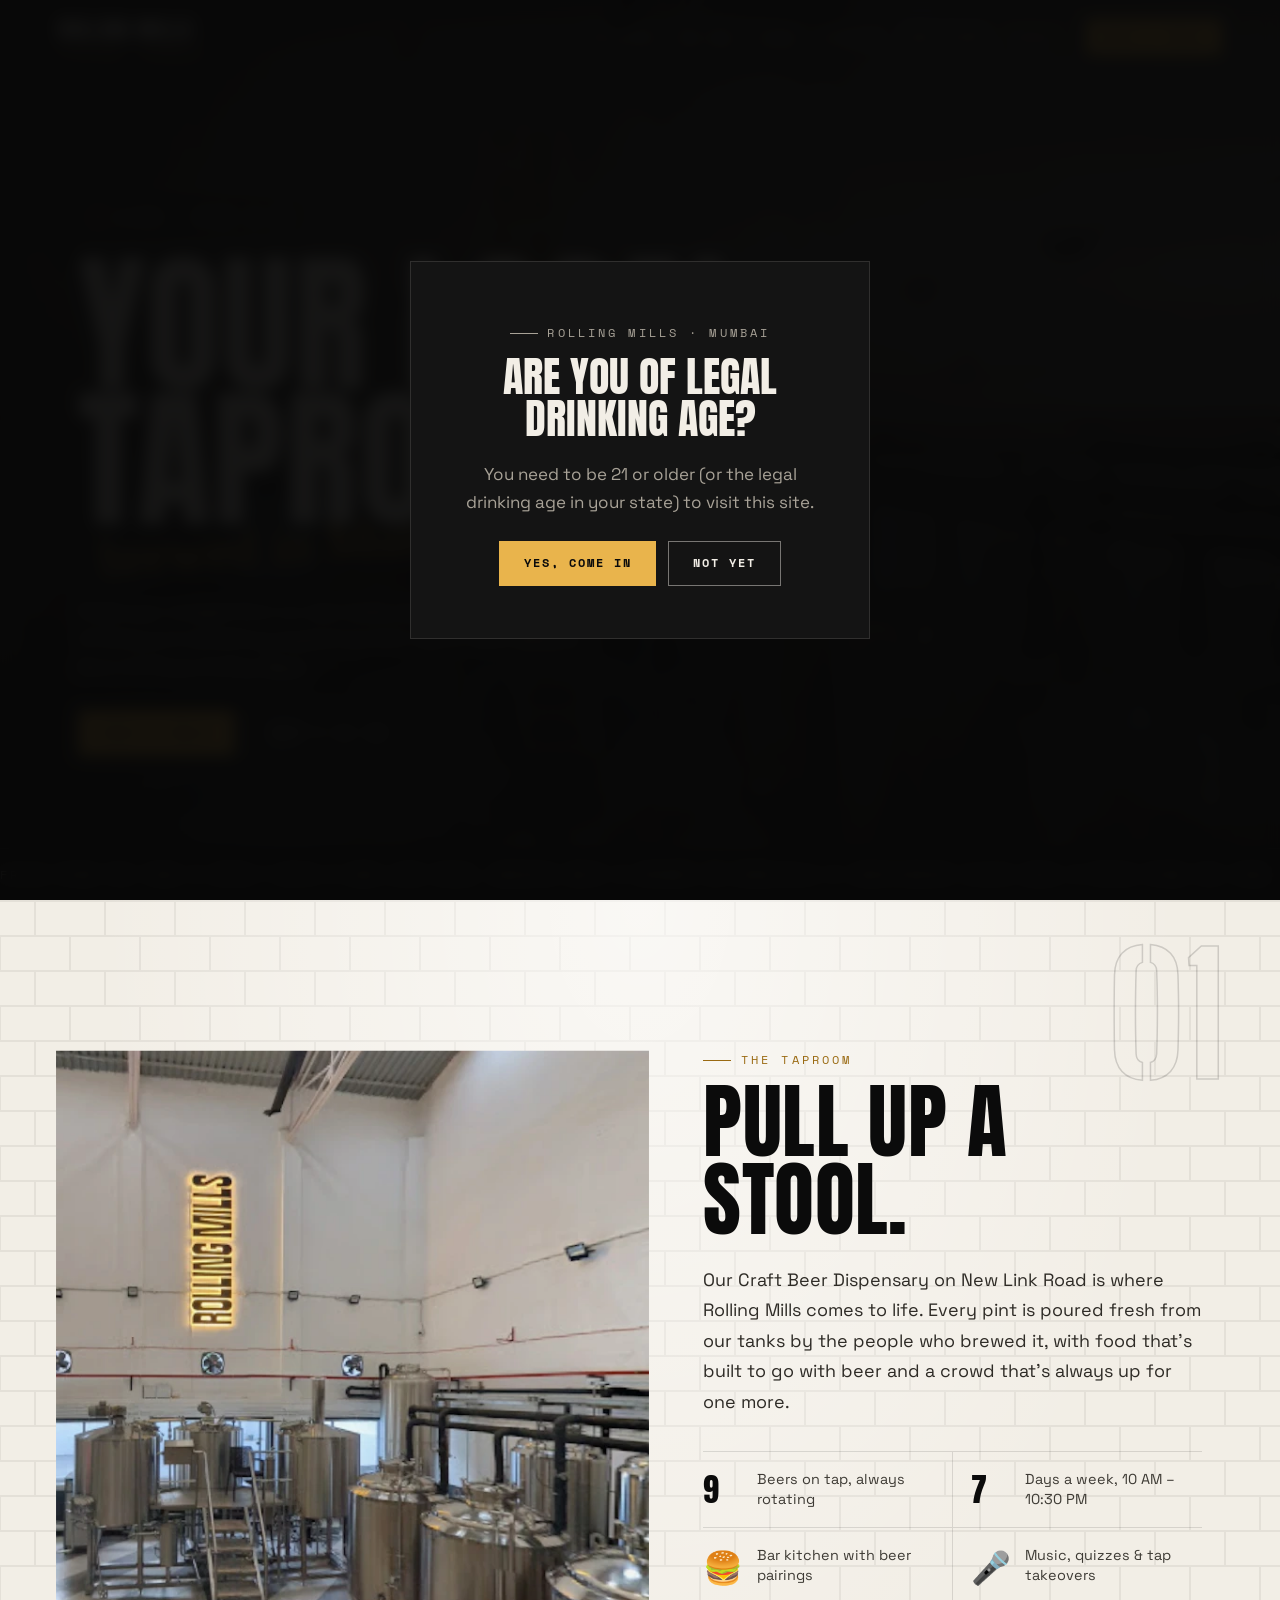
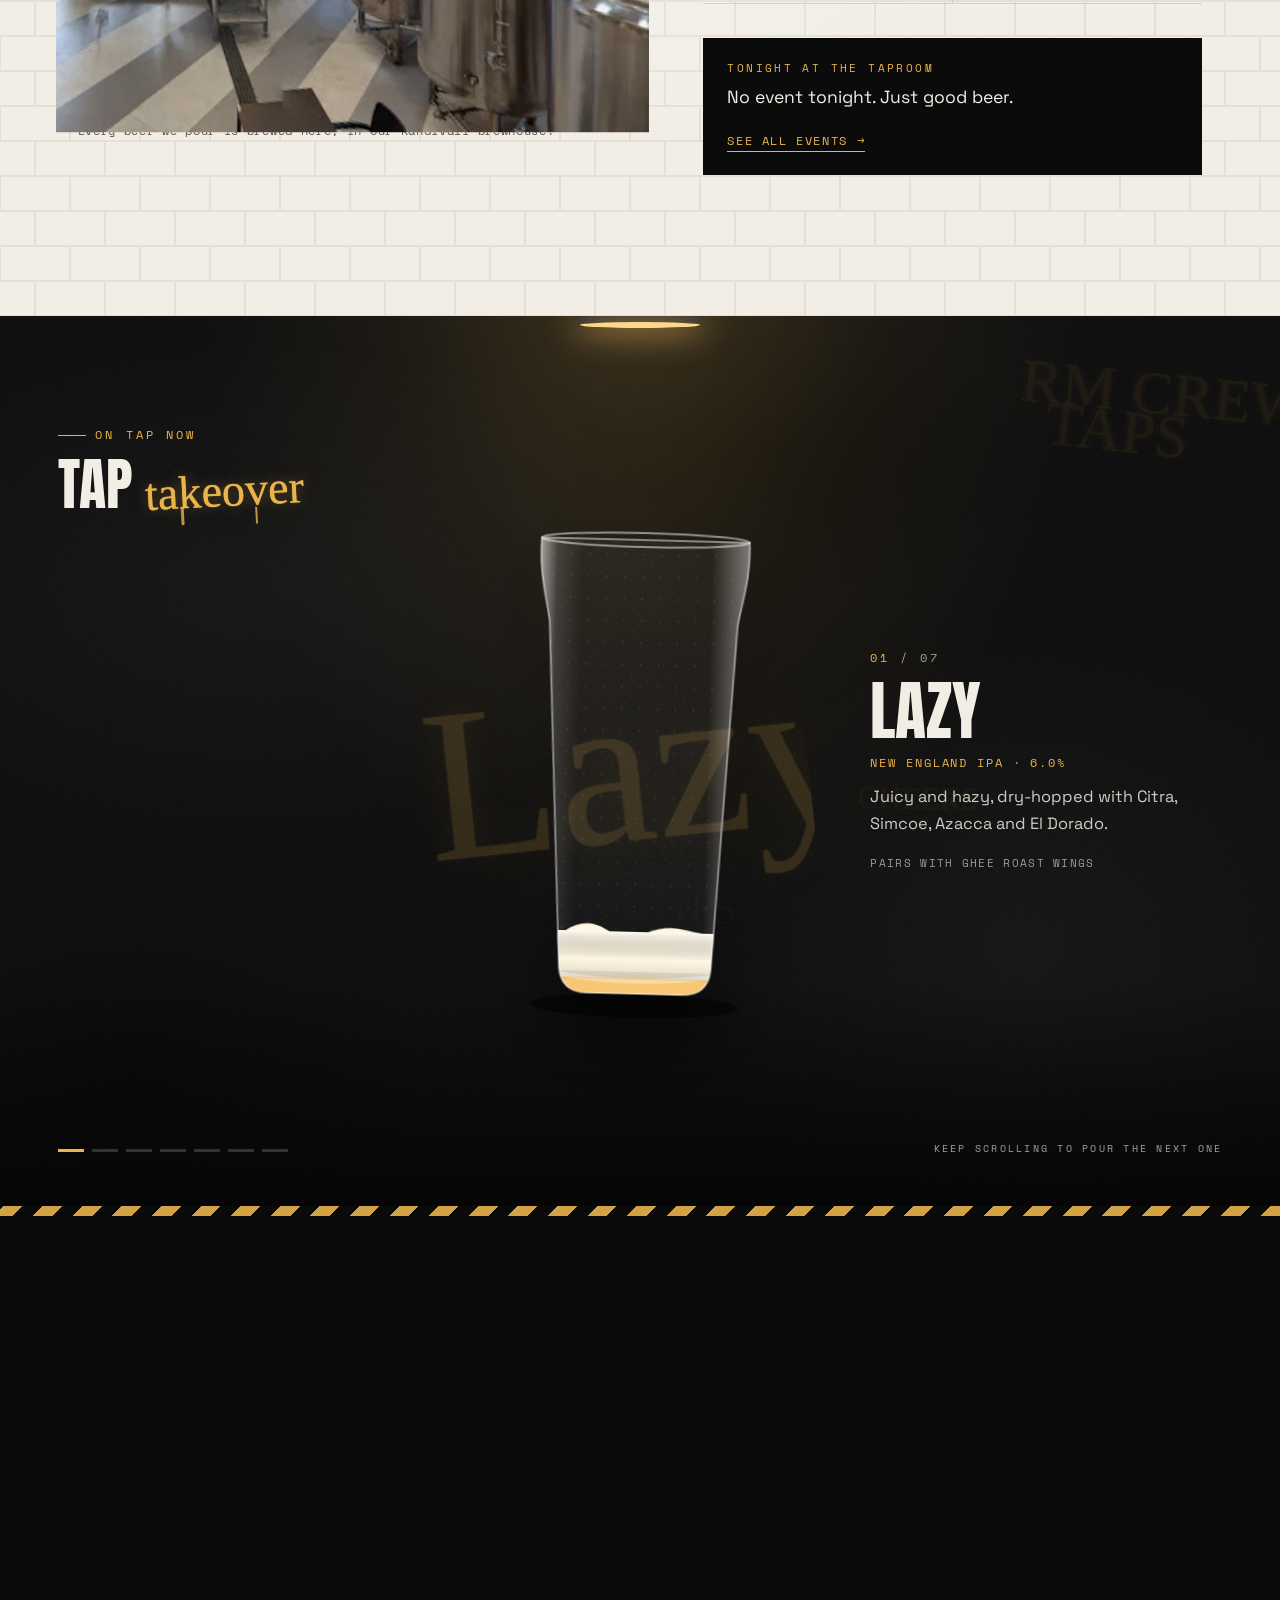
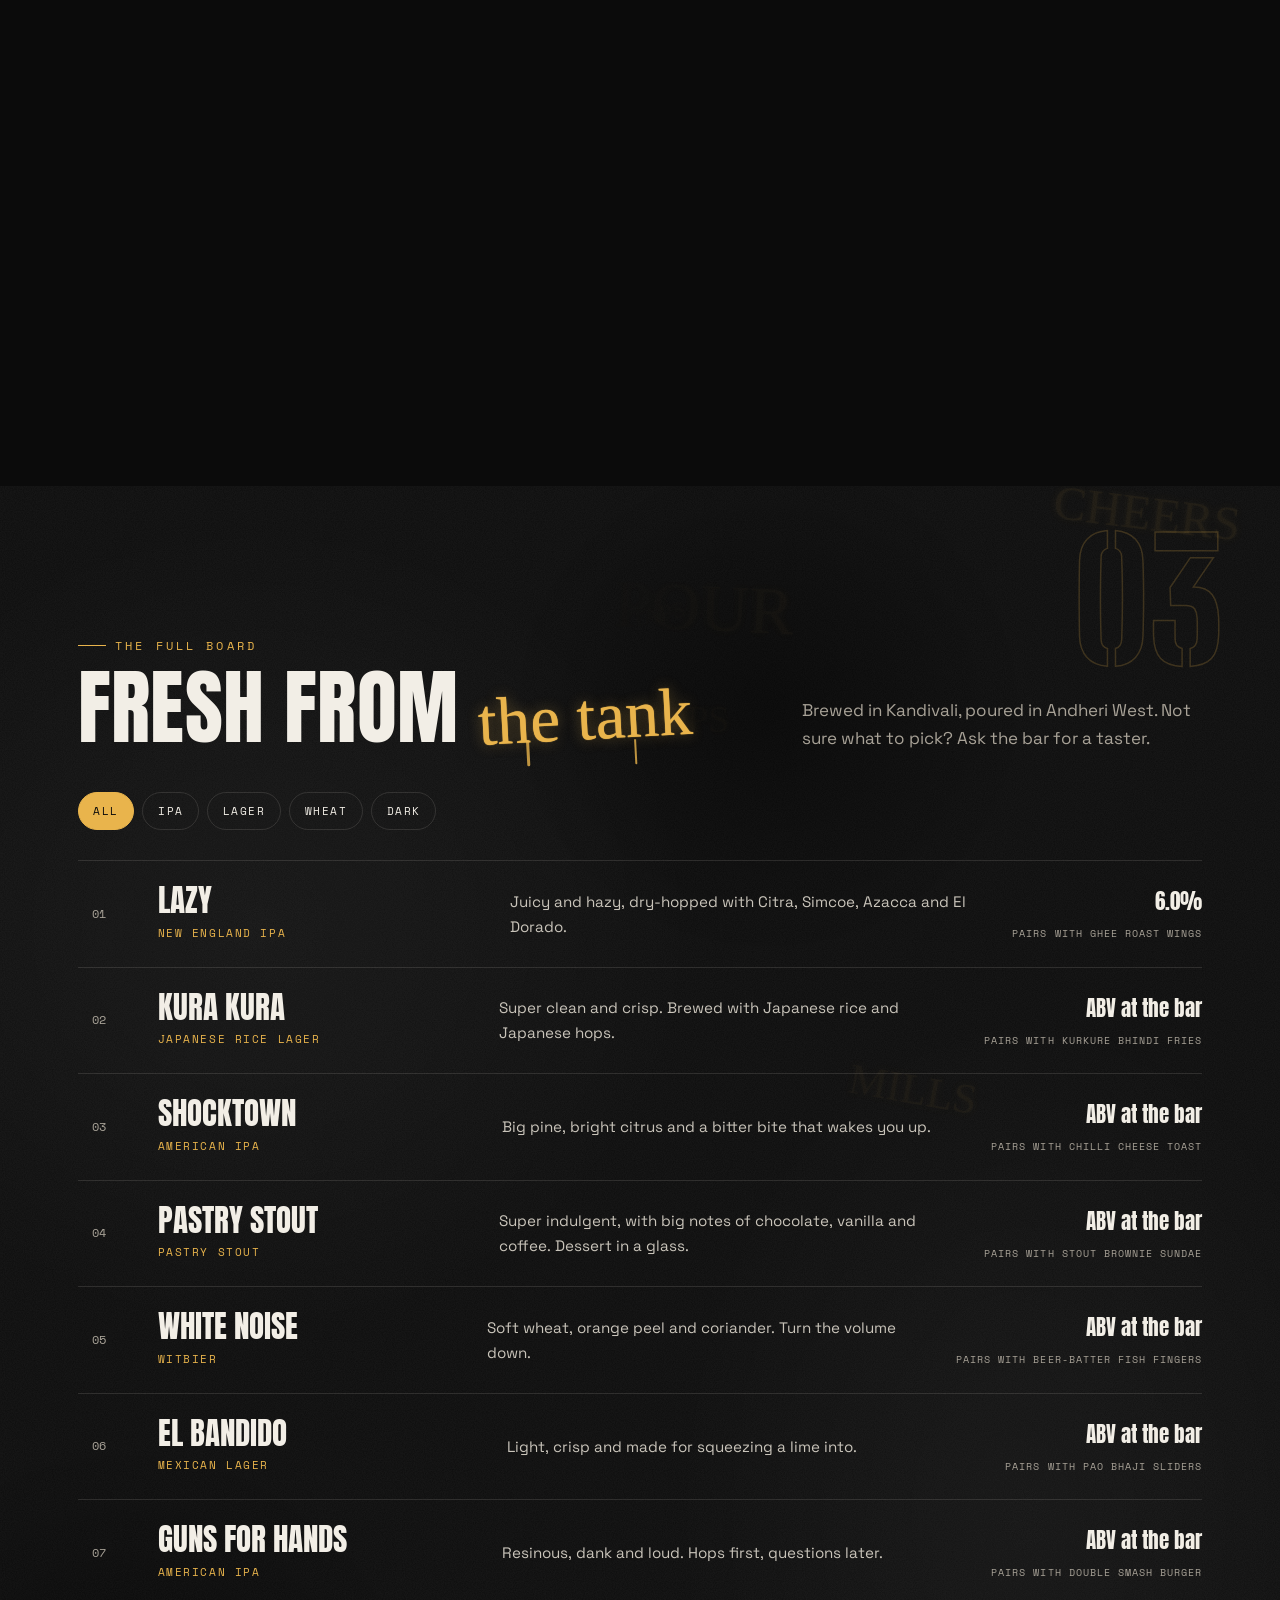
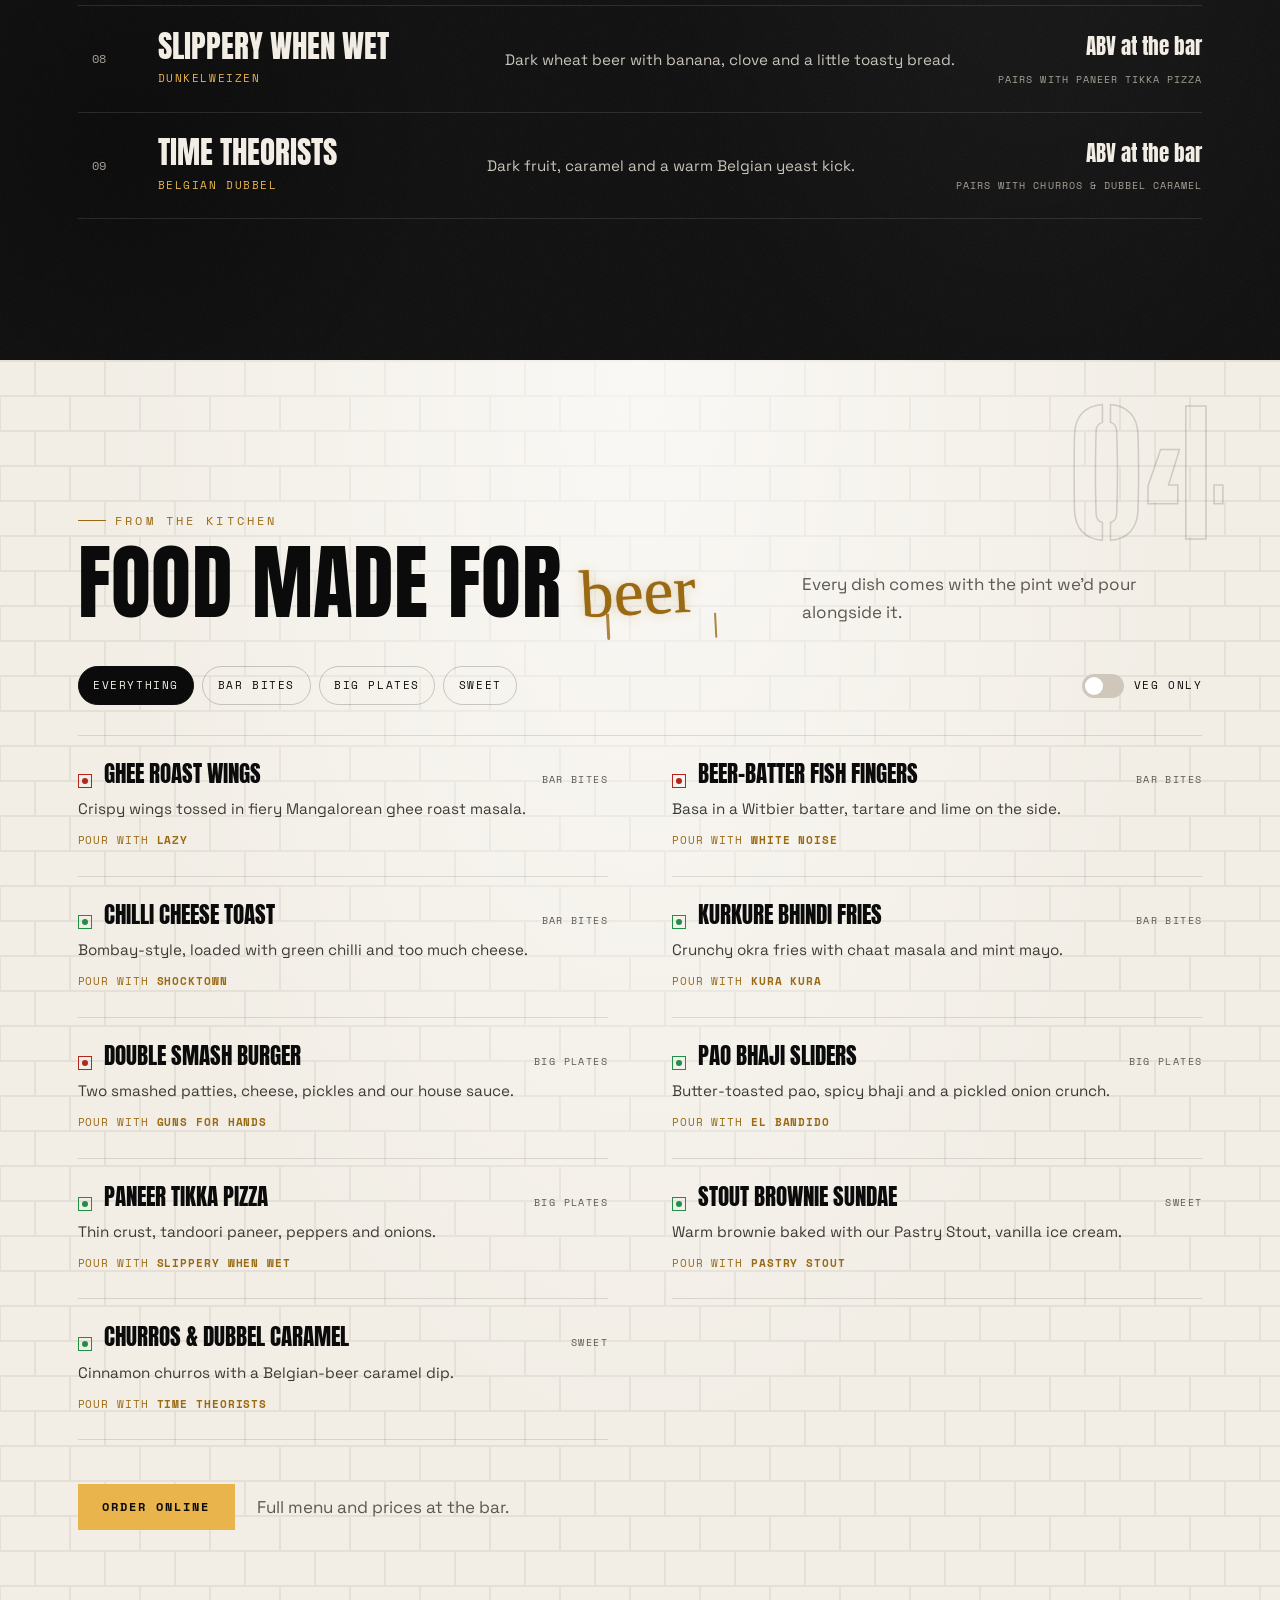
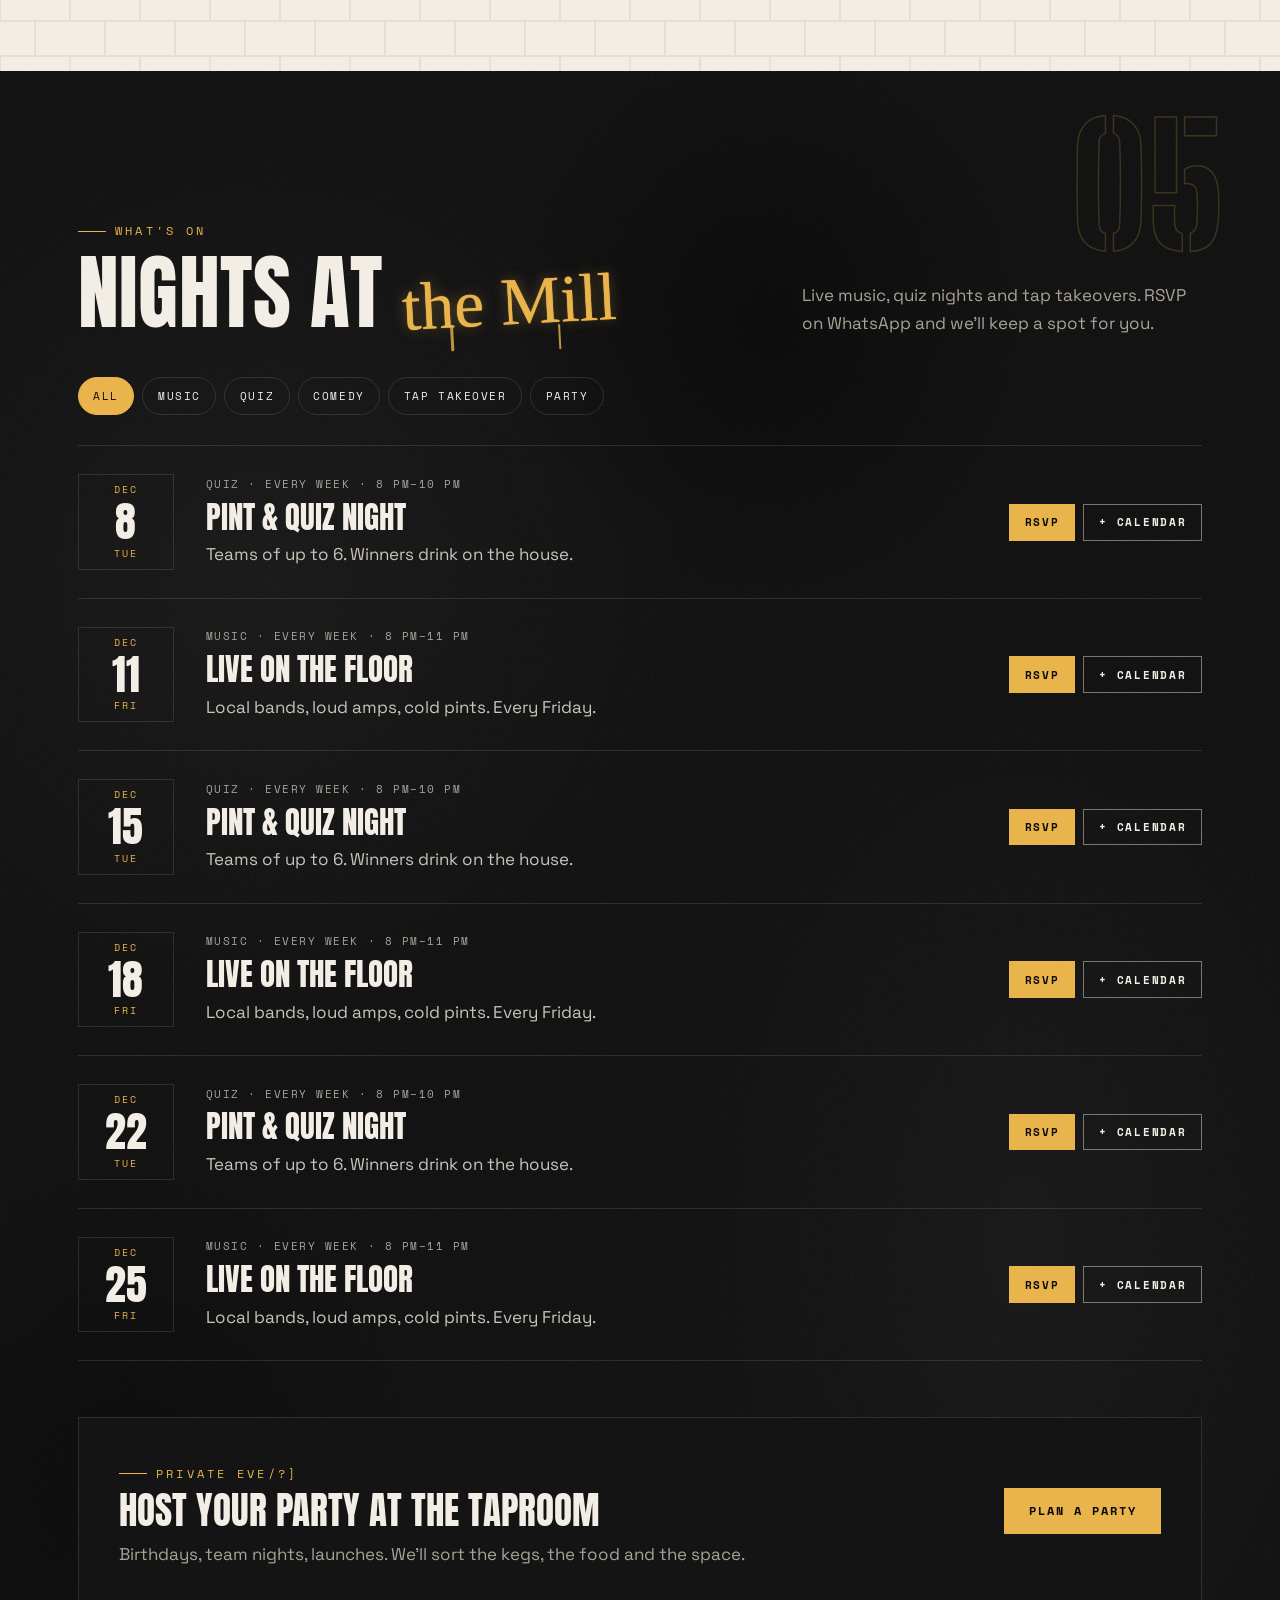
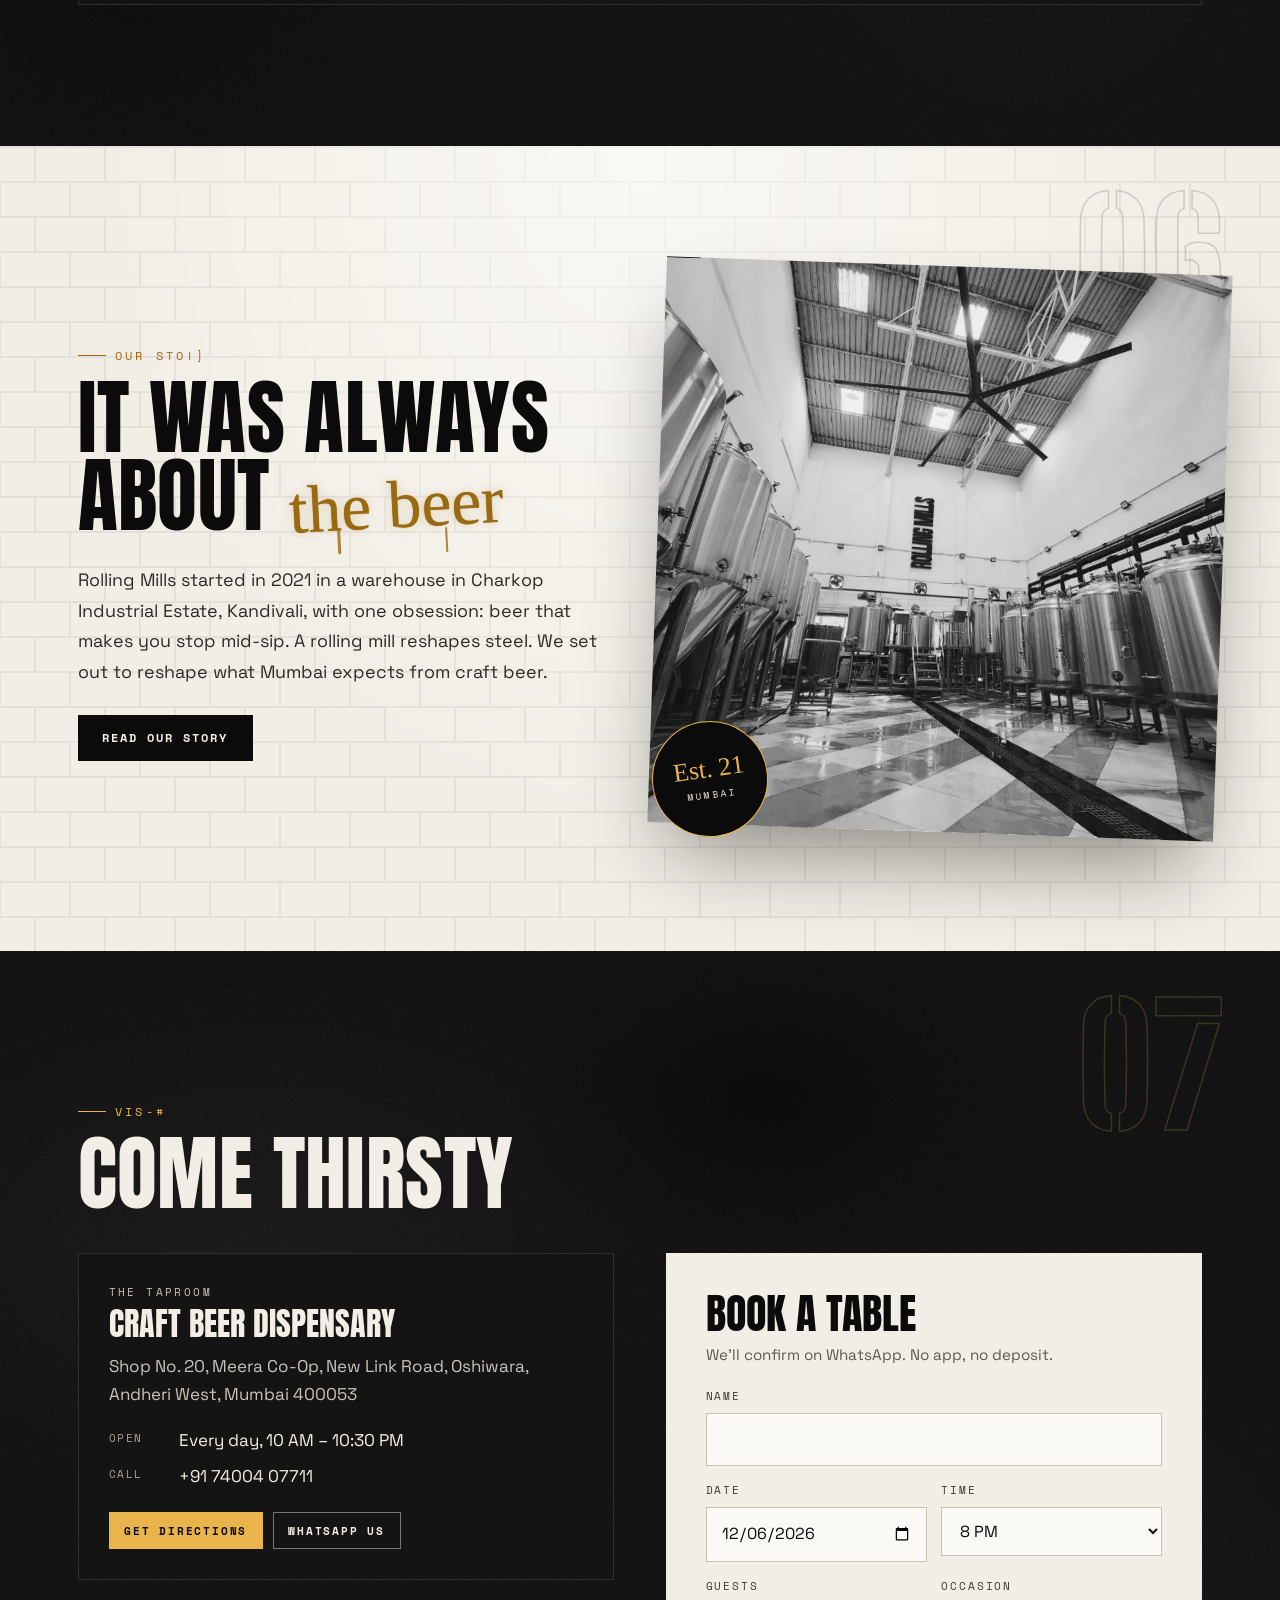
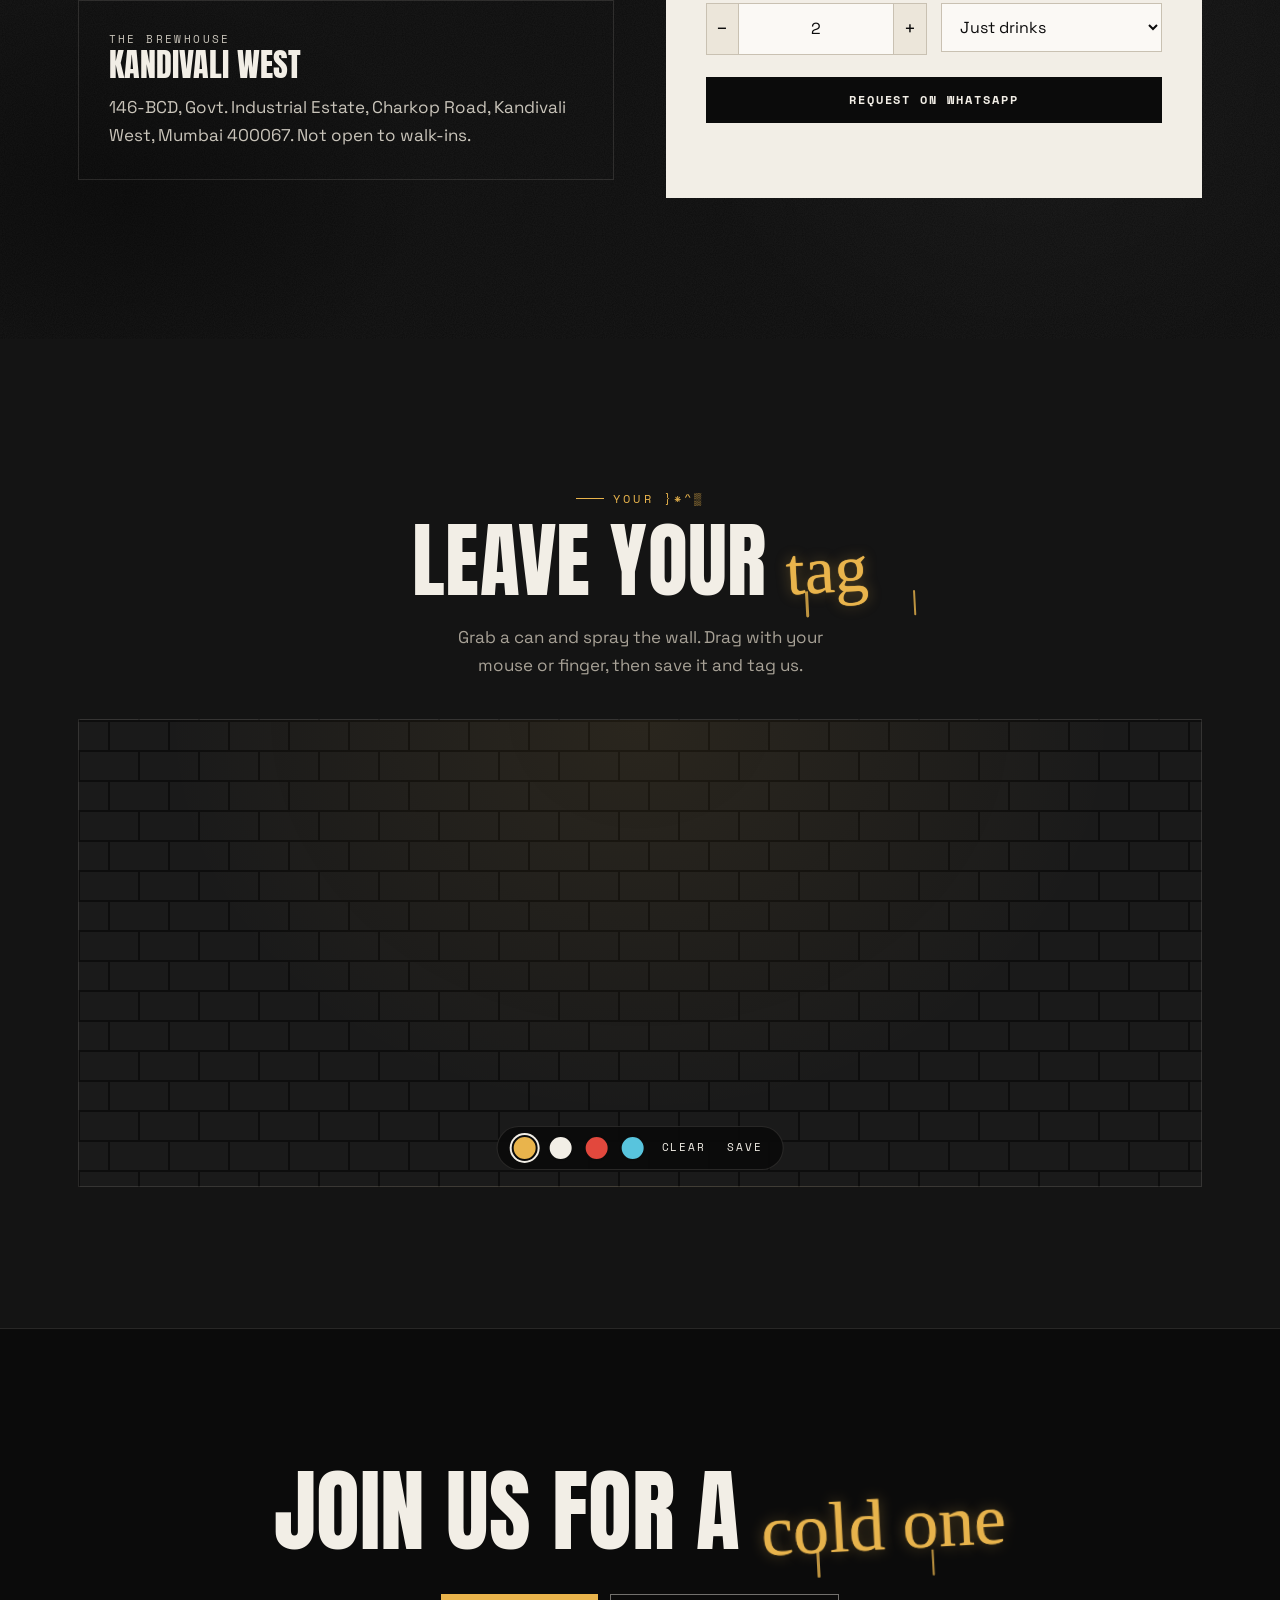
==== commit 0f51dacf: "Add Tap takeover beer scroll and graffiti/warehouse textures - New pinned section: a realistic SVG p" ====
--- a/index.html
+++ b/index.html
@@ -16,7 +16,7 @@
   <script type="application/ld+json">{"@context": "https://schema.org", "@type": ["Brewery", "BarOrPub"], "name": "Rolling Mills Brewery", "description": "Independent craft brewery and taproom in Mumbai. Fresh beer on tap, bar food and events.", "foundingDate": "2021", "telephone": "+91 74004 07711", "sameAs": ["https://www.instagram.com/rollingmillsbrewery"], "servesCuisine": "Bar food", "openingHours": "Mo-Su 10:00-22:30", "address": {"@type": "PostalAddress", "streetAddress": "Shop No. 20, Meera Co-Op, New Link Road, Oshiwara, Andheri West", "addressLocality": "Mumbai", "addressRegion": "Maharashtra", "postalCode": "400053", "addressCountry": "IN"}}</script>
   <link rel="preconnect" href="https://fonts.googleapis.com">
   <link rel="preconnect" href="https://fonts.gstatic.com" crossorigin>
-  <link href="https://fonts.googleapis.com/css2?family=Anton&family=Permanent+Marker&family=Space+Grotesk:wght@400;500;700&family=Space+Mono:wght@400;700&display=swap" rel="stylesheet">
+  <link href="https://fonts.googleapis.com/css2?family=Anton&family=Big+Shoulders+Stencil+Display:wght@800&family=Permanent+Marker&family=Space+Grotesk:wght@400;500;700&family=Space+Mono:wght@400;700&display=swap" rel="stylesheet">
   <link rel="preload" as="image" href="assets/photos/brewhouse-wide.webp">
   <link rel="stylesheet" href="css/styles.css">
 </head>
@@ -88,7 +88,7 @@
     </section>
 
     <!-- ================= THE TAPROOM ================= -->
-    <section class="section light" id="taproom" aria-labelledby="taproom-title">
+    <section class="section light brick" id="taproom" data-num="01" aria-labelledby="taproom-title">
       <div class="container split">
         <figure class="photo-frame reveal">
           <img src="assets/photos/brewhouse-wide.webp" alt="The Rolling Mills brewhouse, with the gold Rolling Mills sign above the brewing tanks" width="1632" height="726" loading="lazy">
@@ -115,13 +115,93 @@
       </div>
     </section>
 
-    <!-- ================= ON TAP ================= -->
-    <section class="section dark" id="taps" aria-labelledby="taps-title">
+    <!-- ================= TAP TAKEOVER (pinned beer scroll) ================= -->
+    <section class="pour" id="taps" aria-labelledby="pour-title">
+      <div class="pour-stage">
+        <div class="wall-tags" data-tags data-count="12" id="tags-pour" aria-hidden="true"></div>
+        <div class="pour-lamp" aria-hidden="true"></div>
+        <div class="pour-word" aria-hidden="true"><span id="pour-word">Lazy</span></div>
+
+        <div class="pour-head">
+          <p class="marker">On tap now</p>
+          <h2 class="pour-title" id="pour-title">Tap <span class="brush">takeover</span></h2>
+        </div>
+
+        <figure class="pint" aria-hidden="true">
+          <svg viewBox="0 0 300 520" class="pint-svg">
+            <defs>
+              <linearGradient id="liq" x1="0" y1="0" x2="0" y2="1">
+                <stop id="liq-top" offset="0" stop-color="#f7b544"/>
+                <stop id="liq-bot" offset="1" stop-color="#d9811a"/>
+              </linearGradient>
+              <linearGradient id="glass-l" x1="0" x2="1">
+                <stop offset="0" stop-color="#fff" stop-opacity=".55"/>
+                <stop offset=".08" stop-color="#fff" stop-opacity=".12"/>
+                <stop offset=".2" stop-color="#fff" stop-opacity="0"/>
+                <stop offset=".82" stop-color="#fff" stop-opacity="0"/>
+                <stop offset=".92" stop-color="#fff" stop-opacity=".22"/>
+                <stop offset="1" stop-color="#fff" stop-opacity=".4"/>
+              </linearGradient>
+              <radialGradient id="liq-glow" cx=".5" cy=".55" r=".6">
+                <stop offset="0" stop-color="#fff" stop-opacity=".28"/>
+                <stop offset="1" stop-color="#fff" stop-opacity="0"/>
+              </radialGradient>
+              <clipPath id="pint-clip">
+                <path d="M46 34 C44 70 52 92 56 118 L74 462 Q76 488 102 488 L198 488 Q224 488 226 462 L244 118 C248 92 256 70 254 34 Z"/>
+              </clipPath>
+              <linearGradient id="foam-shade" x1="0" y1="0" x2="0" y2="1"><stop offset="0" stop-color="#fff" stop-opacity=".5"/><stop offset=".6" stop-color="#000" stop-opacity="0"/><stop offset="1" stop-color="#000" stop-opacity=".12"/></linearGradient>
+              <pattern id="dew" width="18" height="22" patternUnits="userSpaceOnUse">
+                <circle cx="4" cy="5" r="1.2" fill="#fff" opacity=".35"/><circle cx="13" cy="15" r=".9" fill="#fff" opacity=".28"/>
+              </pattern>
+            </defs>
+            <ellipse cx="150" cy="500" rx="104" ry="12" fill="#000" opacity=".55"/>
+            <g clip-path="url(#pint-clip)">
+              <rect x="0" y="0" width="300" height="520" fill="rgba(255,255,255,.04)"/>
+              <g id="pint-beer">
+                <rect x="0" y="96" width="300" height="430" fill="url(#liq)"/>
+                <rect id="pint-haze" x="0" y="96" width="300" height="430" fill="#fff" opacity=".12"/>
+                <rect x="0" y="96" width="300" height="430" fill="url(#liq-glow)"/>
+                <g class="pint-bubbles">
+                  <circle cx="120" cy="470" r="2"/><circle cx="150" cy="450" r="1.6"/><circle cx="182" cy="476" r="2.2"/>
+                  <circle cx="100" cy="430" r="1.4"/><circle cx="200" cy="440" r="1.8"/><circle cx="135" cy="480" r="1.5"/>
+                  <circle cx="168" cy="420" r="1.3"/><circle cx="210" cy="470" r="1.6"/><circle cx="90" cy="476" r="1.8"/>
+                </g>
+                <g id="pint-foam">
+                  <rect x="0" y="54" width="300" height="46" fill="#fff6e3" id="foam-body"/>
+                  <path id="foam-top" d="M0 60 Q20 44 40 56 T80 54 T120 52 T160 55 T200 51 T240 55 T280 52 T300 56 V70 H0 Z" fill="#fff6e3"/>
+                  <rect x="0" y="54" width="300" height="46" fill="url(#foam-shade)"/>
+                  <rect x="0" y="94" width="300" height="8" fill="#000" opacity=".08"/>
+                </g>
+              </g>
+              <rect x="0" y="0" width="300" height="520" fill="url(#dew)" opacity=".18"/>
+            </g>
+            <path d="M46 34 C44 70 52 92 56 118 L74 462 Q76 488 102 488 L198 488 Q224 488 226 462 L244 118 C248 92 256 70 254 34 Z" fill="url(#glass-l)" stroke="rgba(255,255,255,.45)" stroke-width="2"/>
+            <ellipse cx="150" cy="34" rx="104" ry="7" fill="none" stroke="rgba(255,255,255,.5)" stroke-width="2"/>
+            <path d="M76 470 Q150 480 224 470" stroke="rgba(255,255,255,.35)" stroke-width="5" fill="none"/>
+          </svg>
+        </figure>
+
+        <div class="pour-info" aria-live="polite">
+          <p class="pour-count"><span id="pour-n">01</span> / <span id="pour-total">07</span></p>
+          <h3 class="pour-name" id="pour-name">Lazy</h3>
+          <p class="pour-style" id="pour-style">New England IPA · 6.0%</p>
+          <p class="pour-notes" id="pour-notes">Juicy and hazy.</p>
+          <p class="pour-pair" id="pour-pair"></p>
+        </div>
+
+        <div class="pour-progress" aria-hidden="true" id="pour-dots"></div>
+        <p class="pour-hint" aria-hidden="true">Keep scrolling to pour the next one</p>
+        <div class="hazard" aria-hidden="true"></div>
+      </div>
+    </section>
+
+    <!-- ================= FULL TAP LIST ================= -->
+    <section class="section dark concrete" id="tap-board" data-num="03" aria-labelledby="taps-title">
       <div class="tags-layer" data-tags data-count="8" id="tags-taps" aria-hidden="true"></div>
       <div class="container">
         <div class="section-head">
           <div>
-            <p class="marker">On tap now</p>
+            <p class="marker">The full board</p>
             <h2 class="h2" id="taps-title">Fresh from <span class="brush">the tank</span></h2>
           </div>
           <p class="section-sub">Brewed in Kandivali, poured in Andheri West. Not sure what to pick? Ask the bar for a taster.</p>
@@ -138,7 +218,7 @@
     </section>
 
     <!-- ================= FOOD ================= -->
-    <section class="section light" id="food" aria-labelledby="food-title">
+    <section class="section light brick" id="food" data-num="04" aria-labelledby="food-title">
       <div class="container">
         <div class="section-head">
           <div>
@@ -165,7 +245,7 @@
     </section>
 
     <!-- ================= EVENTS ================= -->
-    <section class="section dark" id="events" aria-labelledby="events-title">
+    <section class="section dark concrete" id="events" data-num="05" aria-labelledby="events-title">
       <div class="container">
         <div class="section-head">
           <div>
@@ -196,7 +276,7 @@
     </section>
 
     <!-- ================= STORY TEASER ================= -->
-    <section class="section light" id="story" aria-labelledby="story-title">
+    <section class="section light brick" id="story" data-num="06" aria-labelledby="story-title">
       <div class="container split split-rev">
         <div class="split-copy">
           <p class="marker">Our story</p>
@@ -212,7 +292,7 @@
     </section>
 
     <!-- ================= VISIT + BOOK ================= -->
-    <section class="section dark" id="visit" aria-labelledby="visit-title">
+    <section class="section dark concrete" id="visit" data-num="07" aria-labelledby="visit-title">
       <div class="container">
         <div class="section-head">
           <div>
--- a/css/styles.css
+++ b/css/styles.css
@@ -491,3 +491,115 @@
 @media (prefers-reduced-motion: reduce) {
   *, *::before, *::after { animation: none !important; transition: none !important; }
 }
+
+/* =========================================================
+   GRAFFITI + WAREHOUSE LAYER
+   Real-material textures in the black / bone / gold palette.
+   ========================================================= */
+:root {
+  --stencil: "Big Shoulders Stencil Display", "Anton", Impact, sans-serif;
+  --concrete:
+    radial-gradient(ellipse 50% 40% at 20% 30%, rgba(255,255,255,.035), transparent 70%),
+    radial-gradient(ellipse 40% 50% at 80% 70%, rgba(255,255,255,.03), transparent 70%),
+    radial-gradient(ellipse 30% 25% at 60% 15%, rgba(0,0,0,.35), transparent 70%),
+    radial-gradient(ellipse 35% 30% at 10% 85%, rgba(0,0,0,.3), transparent 70%);
+  --brick: url("data:image/svg+xml,%3Csvg xmlns='http://www.w3.org/2000/svg' width='140' height='70'%3E%3Cg fill='none' stroke='%23000' stroke-opacity='.06' stroke-width='2'%3E%3Cpath d='M0 1h140M0 36h140M35 0v35M105 0v35M0 35v35M70 35v35M140 35v35'/%3E%3C/g%3E%3C/svg%3E");
+}
+/* concrete walls on dark sections */
+.concrete { background-color: #0d0d0d; background-image: var(--concrete), var(--grain); }
+/* whitewashed brick on light sections (like the brewhouse walls) */
+.brick { background-image: radial-gradient(ellipse at 50% 0%, rgba(255,255,255,.6), transparent 60%), var(--brick); }
+
+/* warehouse floor numbers, stencilled in the corner of each section */
+[data-num]::after {
+  content: attr(data-num);
+  position: absolute; top: clamp(24px, 4vw, 48px); right: var(--gutter); z-index: 0; pointer-events: none;
+  font-family: var(--stencil); font-weight: 800; line-height: .8;
+  font-size: clamp(5rem, 13vw, 11rem); letter-spacing: -.02em;
+  color: transparent; -webkit-text-stroke: 1.5px rgba(233,180,76,.2);
+}
+.light[data-num]::after { -webkit-text-stroke-color: rgba(11,11,11,.16); }
+
+/* hazard tape dividers */
+.hazard { height: 10px; background: repeating-linear-gradient(-45deg, var(--gold) 0 14px, #0b0b0b 14px 28px); opacity: .9; }
+
+/* spray-painted accents: soft overspray + a couple of drips */
+.brush { position: relative; text-shadow: 0 0 1px currentColor, 0 0 14px rgba(233,180,76,.35); }
+.light .brush { text-shadow: 0 0 1px currentColor, 0 0 12px rgba(154,106,18,.25); }
+.brush::after {
+  content: ""; position: absolute; left: 22%; top: 82%; width: 3px; height: .38em; border-radius: 0 0 3px 3px;
+  background: currentColor; opacity: .8; box-shadow: 1.6em .06em 0 -0.5px currentColor;
+}
+/* faint wall tags look sprayed, not printed */
+.tags-layer span, .wall-tags span { color: var(--gold); opacity: .07; text-shadow: 0 0 8px currentColor; filter: blur(.3px); }
+.light .tags-layer span, .light .wall-tags span { color: var(--ink); opacity: .05; }
+
+/* =========================================================
+   TAP TAKEOVER: pinned scroll that pours each beer
+   ========================================================= */
+.pour { position: relative; background: #0a0a0a; }
+.pour-stage {
+  position: relative; height: 100vh; height: 100svh; overflow: hidden;
+  display: grid; grid-template-columns: 1fr minmax(240px, 30vw) 1fr; align-items: center; gap: 3vw;
+  padding: 90px var(--gutter) 90px;
+  background-image: var(--concrete), var(--grain);
+}
+.pour-stage::after { /* warehouse floor */
+  content: ""; position: absolute; left: 0; right: 0; bottom: 0; height: 26%;
+  background: linear-gradient(0deg, #050505, rgba(5,5,5,0)); pointer-events: none;
+}
+.pour-lamp { /* pendant lamp light from above */
+  position: absolute; left: 50%; top: -10%; width: 70vw; height: 80vh; transform: translateX(-50%);
+  background: radial-gradient(ellipse at 50% 0%, rgba(233,180,76,.22), rgba(233,180,76,.06) 40%, transparent 70%);
+  pointer-events: none;
+}
+.pour-lamp::before { content: ""; position: absolute; left: 50%; top: 10%; width: 140px; height: 26px; margin-left: -70px; background: linear-gradient(#1a1a1a, #2a2a2a); clip-path: polygon(18% 0, 82% 0, 100% 100%, 0 100%); }
+.pour-lamp::after { content: ""; position: absolute; left: 50%; top: calc(10% + 24px); width: 120px; height: 6px; margin-left: -60px; border-radius: 50%; background: #ffd78a; box-shadow: 0 0 30px 8px rgba(255,200,110,.5); }
+
+/* the beer's name, sprayed huge on the wall behind the glass */
+.pour-word {
+  position: absolute; inset: 0; display: grid; place-items: center; pointer-events: none; z-index: 0;
+}
+.pour-word span {
+  font-family: var(--f-brush); color: var(--gold); white-space: nowrap; line-height: 1;
+  font-size: clamp(5rem, 17vw, 17rem); transform: rotate(-6deg);
+  opacity: .16; text-shadow: 0 0 2px var(--gold), 0 0 40px rgba(233,180,76,.5);
+  filter: blur(.4px);
+}
+.pour-head { position: absolute; z-index: 2; left: var(--gutter); top: 100px; }
+.pour-title { font-family: var(--f-display); text-transform: uppercase; font-size: clamp(2.2rem, 4.4vw, 3.8rem); line-height: .95; }
+
+.pint { position: relative; z-index: 2; grid-column: 2; margin: 0; height: min(58vh, 520px); display: flex; justify-content: center; }
+.pint-svg { height: 100%; width: auto; max-width: 100%; overflow: visible; filter: drop-shadow(0 30px 40px rgba(0,0,0,.6)); }
+.pint-bubbles circle { fill: rgba(255,255,255,.75); animation: rise 2.6s linear infinite; }
+.pint-bubbles circle:nth-child(2n) { animation-duration: 2.1s; animation-delay: .5s; }
+.pint-bubbles circle:nth-child(3n) { animation-duration: 3s; animation-delay: 1.1s; }
+.pint-bubbles circle:nth-child(4n) { animation-delay: 1.7s; }
+@keyframes rise { from { transform: translateY(0); opacity: .9; } to { transform: translateY(-360px); opacity: 0; } }
+
+.pour-info { position: relative; z-index: 2; grid-column: 3; max-width: 380px; }
+.pour-count { font-family: var(--f-mono); font-size: .75rem; letter-spacing: .24em; color: var(--dim); margin-bottom: 14px; }
+.pour-count span:first-child { color: var(--gold); }
+.pour-name { font-family: var(--f-display); text-transform: uppercase; font-size: clamp(2.6rem, 5vw, 4.6rem); line-height: .92; margin-bottom: 12px; }
+.pour-style { font-family: var(--f-mono); font-size: .74rem; letter-spacing: .16em; text-transform: uppercase; color: var(--gold); }
+.pour-notes { color: #d6d1c7; font-size: 1.02rem; }
+.pour-pair { font-family: var(--f-mono); font-size: .68rem; letter-spacing: .12em; text-transform: uppercase; color: var(--dim); }
+
+.pour-progress { position: absolute; z-index: 2; left: var(--gutter); bottom: 64px; display: flex; gap: 8px; }
+.pour-progress i { width: 26px; height: 3px; background: rgba(242,238,230,.18); transition: background .3s; }
+.pour-progress i.on { background: var(--gold); }
+.pour-hint { position: absolute; z-index: 2; right: var(--gutter); bottom: 58px; margin: 0; font-family: var(--f-mono); font-size: .64rem; letter-spacing: .22em; text-transform: uppercase; color: var(--dim); }
+.pour .hazard { position: absolute; left: 0; right: 0; bottom: 0; z-index: 3; }
+
+@media (max-width: 860px) {
+  .pour-stage { grid-template-columns: 1fr; grid-template-rows: auto 1fr auto; gap: 10px; padding: 84px var(--gutter) 96px; align-content: start; }
+  .pour-head { position: static; }
+  .pour-head .marker { margin-bottom: .6em; }
+  .pint { grid-column: 1; height: 36vh; }
+  .pour-info { grid-column: 1; max-width: none; }
+  .pour-name { font-size: 2.6rem; margin-bottom: 8px; }
+  .pour-notes { font-size: .95rem; margin-bottom: .5em; }
+  .pour-hint { display: none; }
+  .pour-progress { bottom: 76px; }
+  [data-num]::after { font-size: 4.5rem; }
+}
